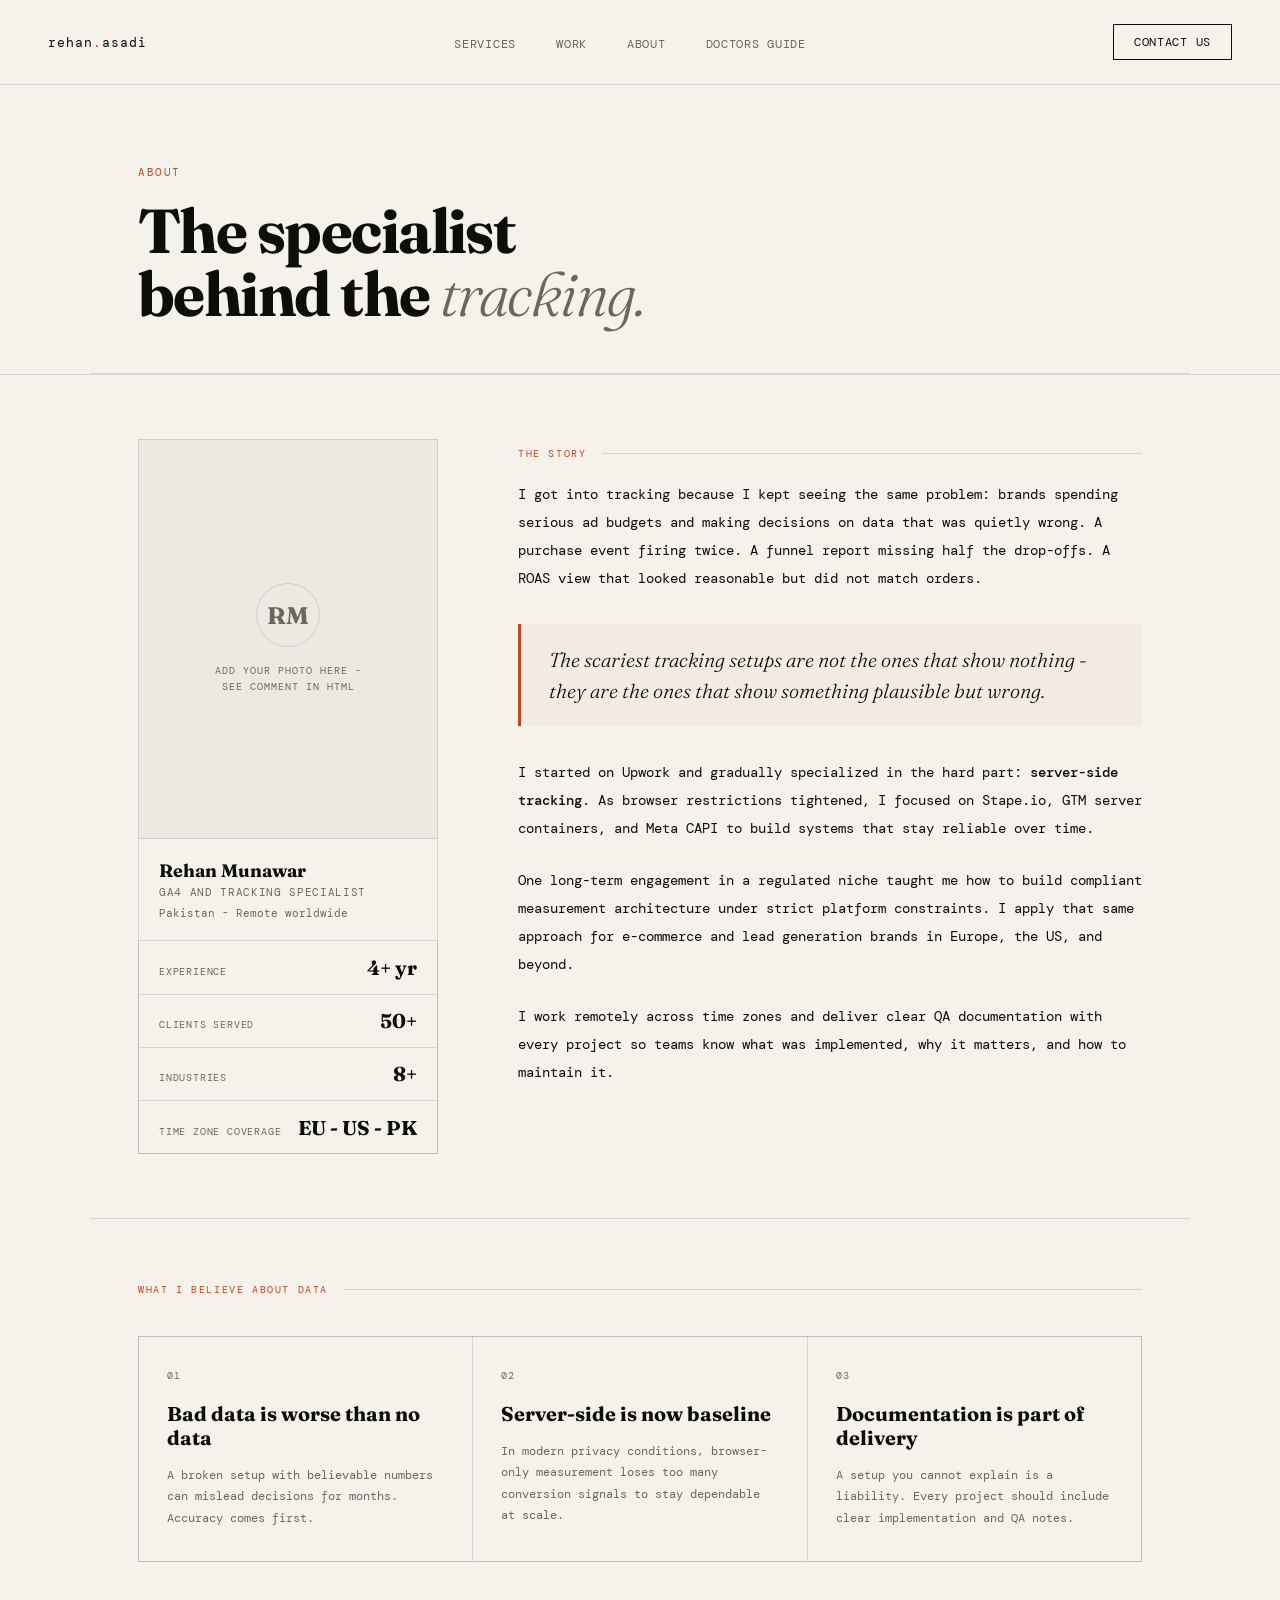
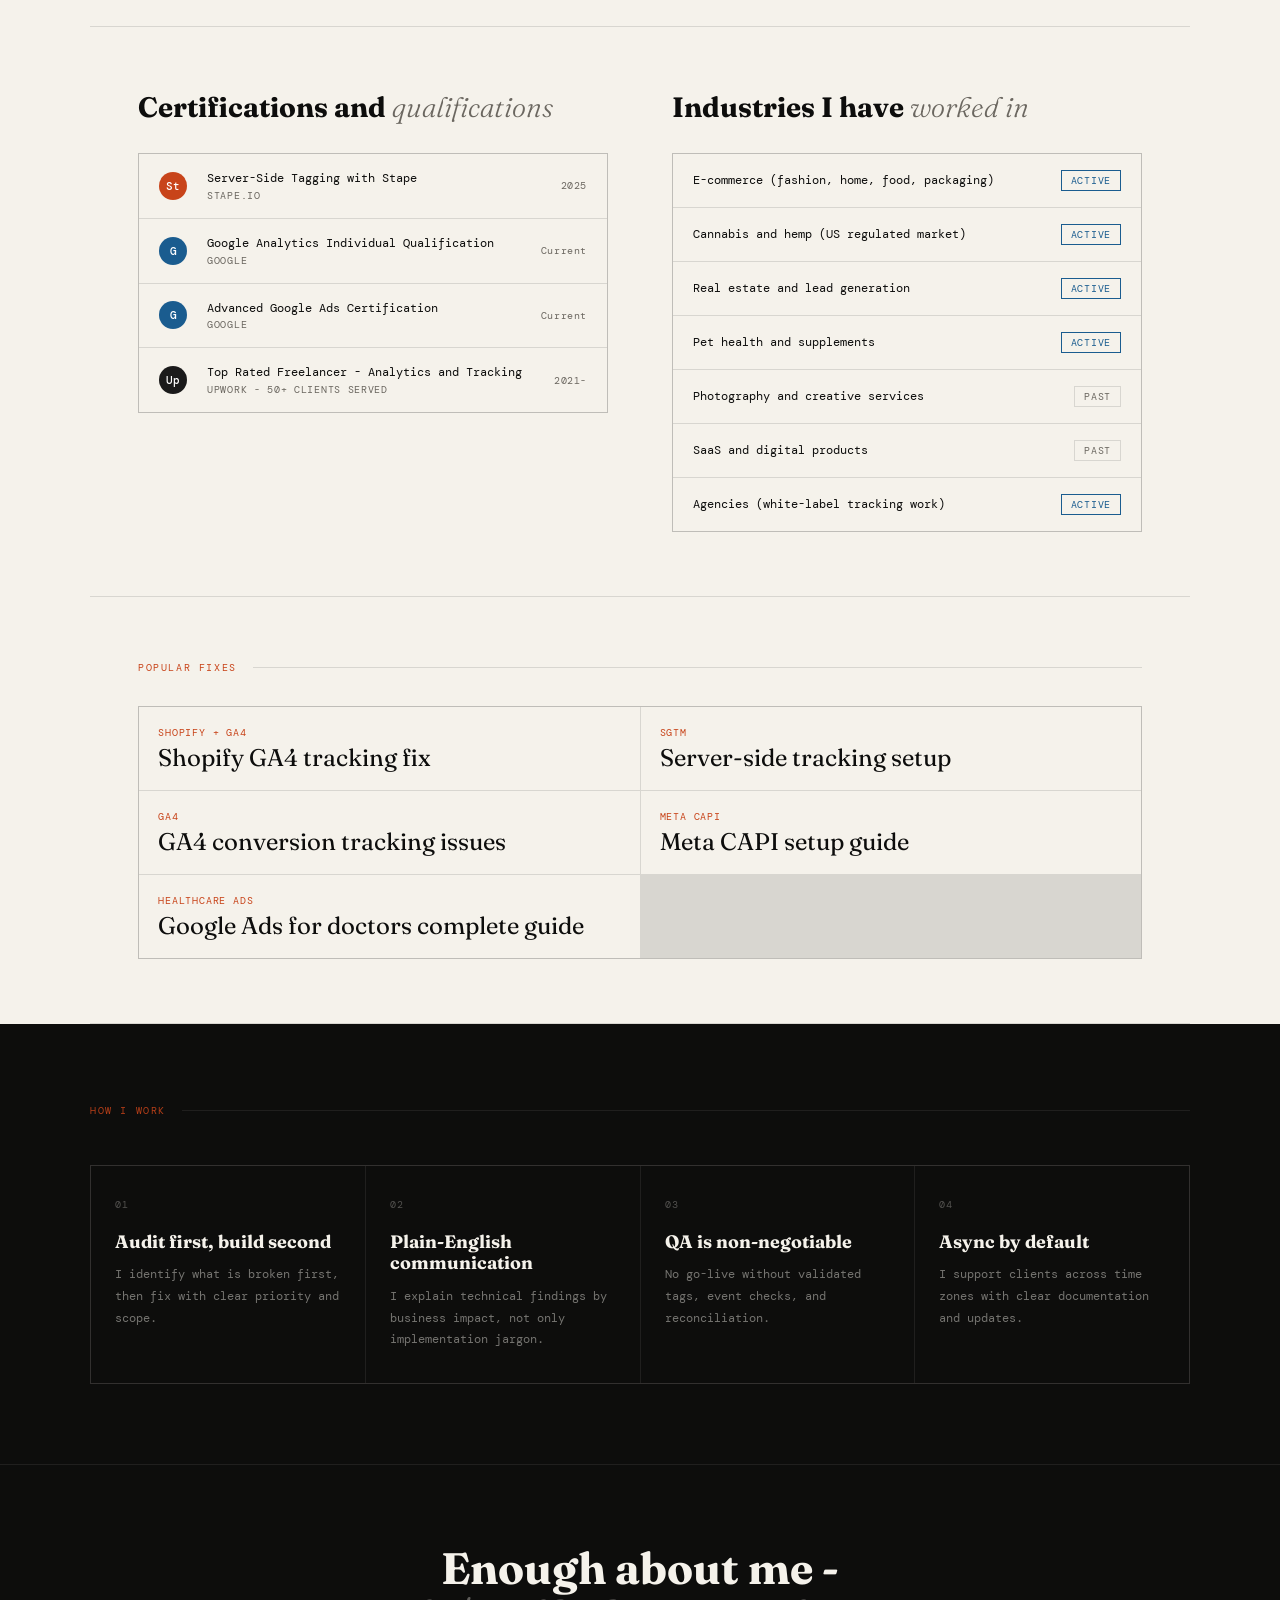
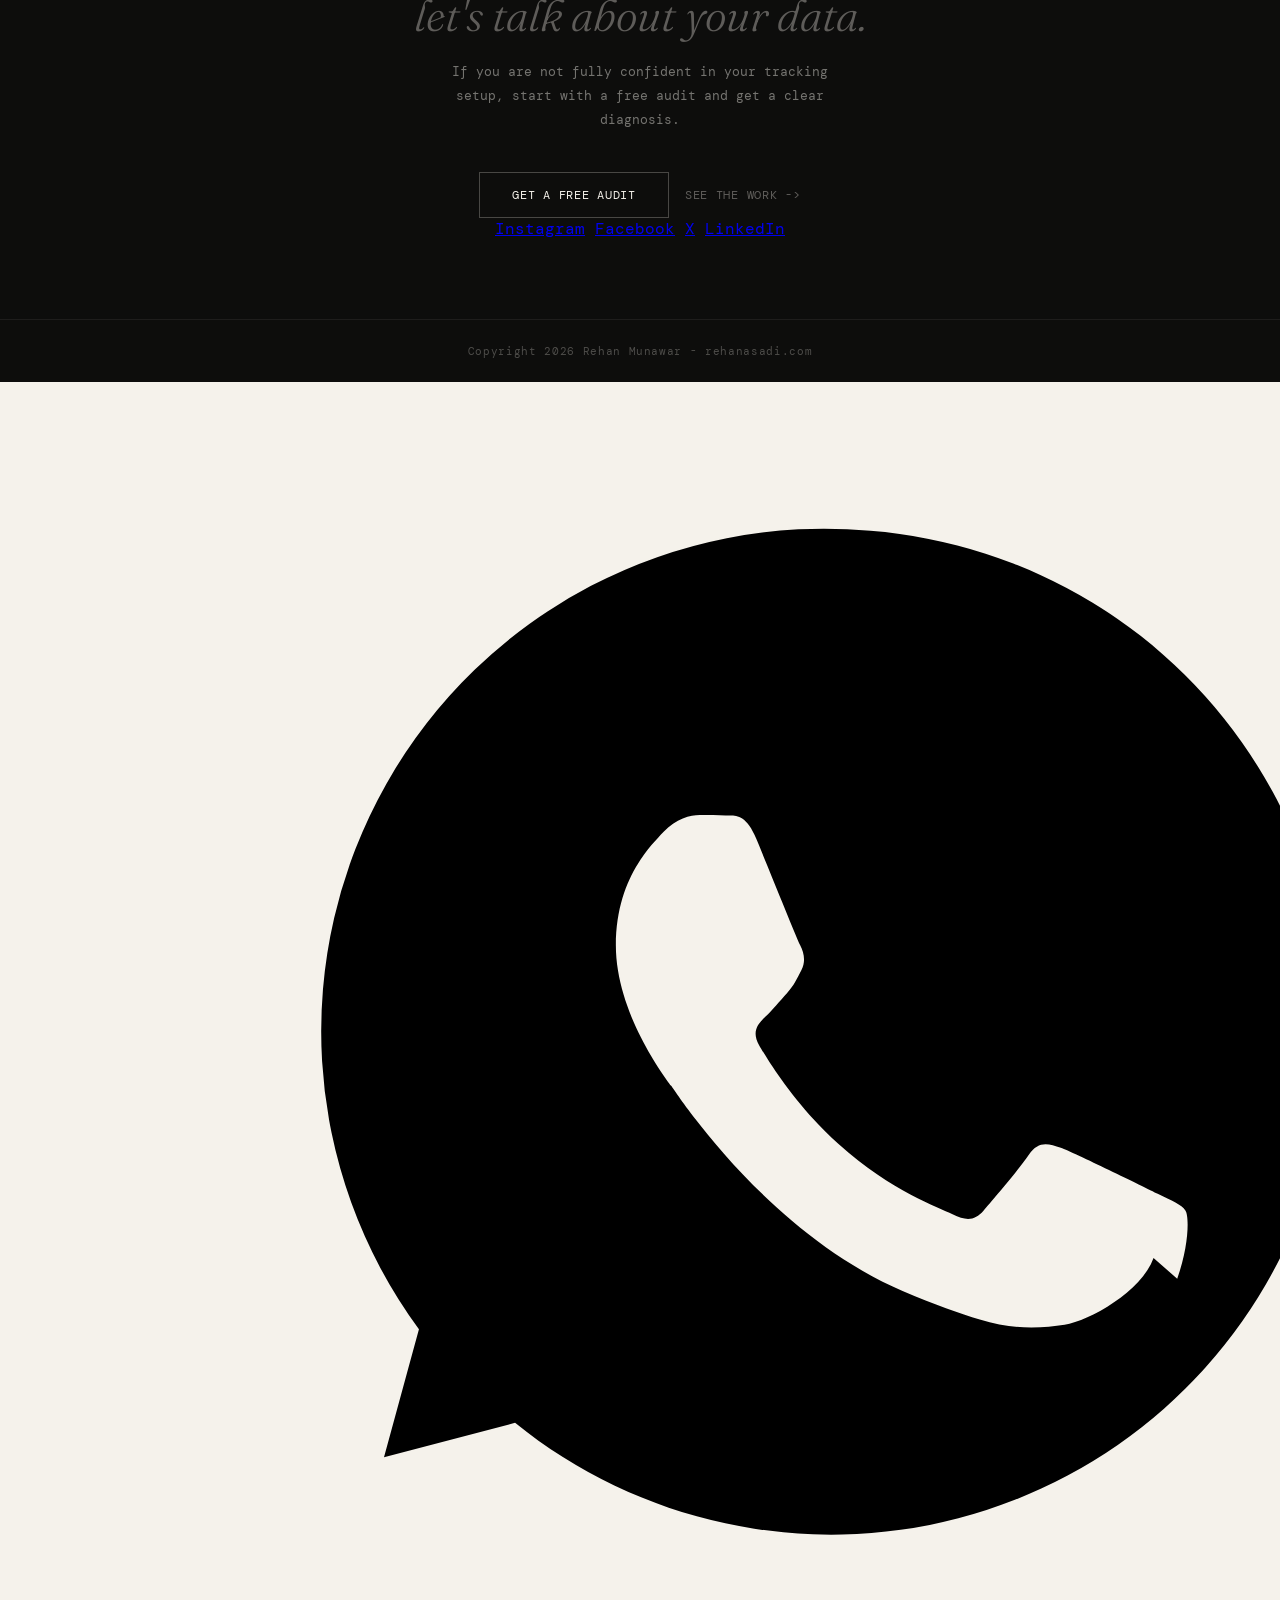
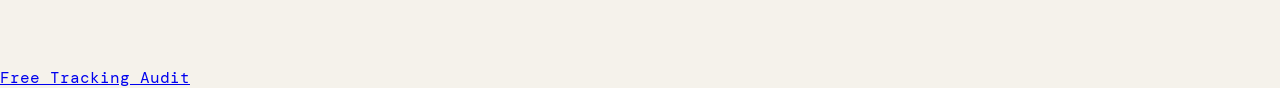
==== about.html @ 0485514f "Add files via upload" ====
<!DOCTYPE html>
<html lang="en">
<head>
  <meta charset="UTF-8" />
  <meta name="viewport" content="width=device-width, initial-scale=1.0" />
  <title>About - Rehan Munawar | GA4 and Server-Side Tracking Specialist</title>
  <meta name="description" content="4+ years fixing broken tracking setups for e-commerce brands across Europe and the US. Here's who I am, what I believe about data, and how I work." />
  <link rel="preconnect" href="https://fonts.googleapis.com" />
  <link rel="preconnect" href="https://fonts.gstatic.com" crossorigin />
  <link href="https://fonts.googleapis.com/css2?family=DM+Mono:ital,wght@0,300;0,400;0,500;1,300&family=Fraunces:ital,opsz,wght@0,9..144,300;0,9..144,700;1,9..144,300&display=swap" rel="stylesheet" />
  <link rel="stylesheet" href="assets/contact-socials.css" />
  <style>
    *, *::before, *::after { margin: 0; padding: 0; box-sizing: border-box; }

    :root {
      --ink: #0d0d0c;
      --paper: #f5f2eb;
      --accent: #c8441a;
      --accent2: #1a5c8f;
      --muted: #6b6760;
      --rule: rgba(13,13,12,0.12);
      --mono: "DM Mono", monospace;
      --serif: "Fraunces", serif;
    }

    html { scroll-behavior: smooth; }

    body {
      background: var(--paper);
      color: var(--ink);
      font-family: var(--mono);
      overflow-x: hidden;
    }

    nav {
      display: flex; align-items: center; justify-content: space-between;
      padding: 1.5rem 3rem;
      border-bottom: 1px solid var(--rule);
      position: sticky; top: 0;
      background: var(--paper); z-index: 100;
    }
    .nav-logo { font-family: var(--mono); font-size: 13px; letter-spacing: 0.08em; color: var(--ink); text-decoration: none; }
    .nav-logo span { color: var(--accent); }
    .nav-links { display: flex; gap: 2.5rem; list-style: none; }
    .nav-links a { font-size: 12px; letter-spacing: 0.06em; color: var(--muted); text-decoration: none; text-transform: uppercase; transition: color 0.15s; }
    .nav-links a:hover, .nav-links a.active { color: var(--ink); }
    .nav-cta { font-size: 12px; letter-spacing: 0.06em; text-transform: uppercase; padding: 9px 20px; border: 1px solid var(--ink); color: var(--ink); text-decoration: none; font-family: var(--mono); transition: background 0.15s, color 0.15s; }
    .nav-cta:hover { background: var(--ink); color: var(--paper); }

    .hero-strip {
      border-bottom: 1px solid var(--rule);
      padding: 5rem 3rem 0;
      max-width: 1100px;
      margin: 0 auto;
    }
    .hero-eyebrow { font-size: 11px; letter-spacing: 0.14em; text-transform: uppercase; color: var(--accent); margin-bottom: 1.25rem; }
    .hero-h1 { font-family: var(--serif); font-size: 62px; font-weight: 700; line-height: 1.02; letter-spacing: -0.025em; max-width: 700px; margin-bottom: 3rem; }
    .hero-h1 em { font-style: italic; font-weight: 300; color: var(--muted); }

    .intro-grid {
      max-width: 1100px;
      margin: 0 auto;
      padding: 4rem 3rem;
      display: grid;
      grid-template-columns: 300px 1fr;
      gap: 5rem;
      align-items: start;
      border-bottom: 1px solid var(--rule);
    }

    .photo-col { display: flex; flex-direction: column; gap: 0; }
    .photo-frame {
      width: 100%;
      aspect-ratio: 3 / 4;
      background: rgba(13,13,12,0.04);
      border: 1px solid var(--rule);
      display: flex;
      flex-direction: column;
      align-items: center;
      justify-content: center;
      gap: 1rem;
      position: relative;
      overflow: hidden;
    }
    .photo-placeholder-icon {
      width: 64px; height: 64px;
      border: 1px solid var(--rule);
      border-radius: 50%;
      display: flex; align-items: center; justify-content: center;
      font-family: var(--serif); font-size: 24px; font-weight: 700; color: var(--muted);
    }
    .photo-placeholder-text { font-size: 10px; letter-spacing: 0.1em; text-transform: uppercase; color: var(--muted); text-align: center; max-width: 160px; line-height: 1.6; }
    .photo-caption {
      padding: 1.25rem;
      border: 1px solid var(--rule);
      border-top: none;
      display: flex; flex-direction: column; gap: 3px;
    }
    .caption-name { font-family: var(--serif); font-size: 18px; font-weight: 700; }
    .caption-role { font-size: 11px; letter-spacing: 0.06em; text-transform: uppercase; color: var(--muted); }
    .caption-loc { font-size: 11px; color: var(--muted); margin-top: 4px; }
    .fact-strip { display: flex; flex-direction: column; gap: 1px; background: var(--rule); border: 1px solid var(--rule); border-top: none; }
    .fact-row { background: var(--paper); padding: 0.85rem 1.25rem; display: flex; justify-content: space-between; align-items: baseline; }
    .fact-label { font-size: 10px; letter-spacing: 0.08em; text-transform: uppercase; color: var(--muted); }
    .fact-val { font-family: var(--serif); font-size: 20px; font-weight: 700; color: var(--ink); }
    .text-col { padding-top: 0.5rem; }
    .section-kicker {
      font-size: 10px; letter-spacing: 0.16em; text-transform: uppercase;
      color: var(--accent); margin-bottom: 1.25rem;
      display: flex; align-items: center; gap: 1rem;
    }
    .section-kicker::after { content: ""; flex: 1; height: 1px; background: var(--rule); }
    .body-graf {
      font-size: 14px;
      line-height: 2;
      color: var(--ink);
      margin-bottom: 1.5rem;
    }
    .body-graf em { font-style: italic; color: var(--muted); }
    .body-graf strong { font-weight: 500; }
    .pull-quote {
      border-left: 3px solid var(--accent);
      padding: 1.25rem 1.75rem;
      margin: 2rem 0;
      background: rgba(200,68,26,0.04);
    }
    .pull-quote p {
      font-family: var(--serif);
      font-size: 20px;
      font-style: italic;
      font-weight: 300;
      line-height: 1.55;
      color: var(--ink);
    }

    .beliefs-section {
      max-width: 1100px;
      margin: 0 auto;
      padding: 4rem 3rem;
      border-bottom: 1px solid var(--rule);
    }
    .beliefs-grid {
      display: grid;
      grid-template-columns: repeat(3, 1fr);
      gap: 1px;
      background: var(--rule);
      border: 1px solid var(--rule);
      margin-top: 2.5rem;
    }
    .belief-card { background: var(--paper); padding: 2rem 1.75rem; }
    .belief-num { font-size: 10px; letter-spacing: 0.1em; color: var(--muted); margin-bottom: 1.25rem; }
    .belief-title { font-family: var(--serif); font-size: 20px; font-weight: 700; line-height: 1.2; margin-bottom: 0.9rem; }
    .belief-body { font-size: 12px; line-height: 1.8; color: var(--muted); }

    .creds-section {
      max-width: 1100px;
      margin: 0 auto;
      padding: 4rem 3rem;
      display: grid;
      grid-template-columns: 1fr 1fr;
      gap: 4rem;
      border-bottom: 1px solid var(--rule);
    }
    .cred-col-title { font-family: var(--serif); font-size: 28px; font-weight: 700; margin-bottom: 1.75rem; line-height: 1.2; }
    .cred-col-title em { font-style: italic; font-weight: 300; color: var(--muted); }
    .cert-list { display: flex; flex-direction: column; gap: 1px; background: var(--rule); border: 1px solid var(--rule); }
    .cert-item { background: var(--paper); padding: 1rem 1.25rem; display: flex; align-items: center; gap: 1.25rem; transition: background 0.12s; }
    .cert-item:hover { background: rgba(13,13,12,0.02); }
    .cert-dot { width: 28px; height: 28px; border-radius: 50%; flex-shrink: 0; display: flex; align-items: center; justify-content: center; font-size: 11px; font-weight: 500; color: #fff; font-family: var(--mono); }
    .cert-text-wrap { flex: 1; }
    .cert-name { font-size: 12px; color: var(--ink); line-height: 1.4; }
    .cert-issuer { font-size: 10px; letter-spacing: 0.07em; text-transform: uppercase; color: var(--muted); margin-top: 2px; }
    .cert-year { font-size: 10px; color: var(--muted); letter-spacing: 0.06em; }
    .industry-list { display: flex; flex-direction: column; gap: 1px; background: var(--rule); border: 1px solid var(--rule); }
    .industry-item { background: var(--paper); padding: 1rem 1.25rem; display: flex; justify-content: space-between; align-items: center; }
    .industry-name { font-size: 12px; color: var(--ink); }
    .industry-tag { font-size: 10px; letter-spacing: 0.07em; text-transform: uppercase; padding: 3px 9px; border: 1px solid var(--rule); color: var(--muted); }
    .industry-tag.active { border-color: var(--accent2); color: var(--accent2); }

    .guide-rack {
      max-width: 1100px;
      margin: 0 auto;
      padding: 4rem 3rem;
      border-bottom: 1px solid var(--rule);
    }
    .guide-rack-grid {
      display: grid;
      grid-template-columns: repeat(2, 1fr);
      gap: 1px;
      background: var(--rule);
      border: 1px solid var(--rule);
      margin-top: 2rem;
    }
    .guide-rack-item {
      background: var(--paper);
      padding: 1.2rem;
      text-decoration: none;
      color: var(--ink);
    }
    .guide-rack-item:hover { background: rgba(13,13,12,0.03); }
    .guide-rack-item small {
      display: block;
      font-size: 10px;
      letter-spacing: 0.08em;
      text-transform: uppercase;
      color: var(--accent);
      margin-bottom: 0.35rem;
    }
    .guide-rack-item span {
      font-family: var(--serif);
      font-size: 24px;
      line-height: 1.08;
    }

    .approach-section {
      background: var(--ink);
      color: var(--paper);
      padding: 5rem 3rem;
    }
    .approach-inner { max-width: 1100px; margin: 0 auto; }
    .approach-label { font-size: 10px; letter-spacing: 0.16em; text-transform: uppercase; color: rgba(200,68,26,0.9); margin-bottom: 3rem; display: flex; align-items: center; gap: 1rem; }
    .approach-label::after { content: ""; flex: 1; height: 1px; background: rgba(245,242,235,0.08); }
    .approach-grid { display: grid; grid-template-columns: repeat(4, 1fr); gap: 1px; background: rgba(245,242,235,0.08); border: 1px solid rgba(245,242,235,0.08); }
    .approach-card { background: var(--ink); padding: 2rem 1.5rem; }
    .approach-card:hover { background: rgba(245,242,235,0.03); }
    .approach-n { font-size: 10px; letter-spacing: 0.1em; color: rgba(245,242,235,0.3); margin-bottom: 1.25rem; }
    .approach-title { font-family: var(--serif); font-size: 18px; font-weight: 700; color: var(--paper); margin-bottom: 0.75rem; line-height: 1.2; }
    .approach-body { font-size: 12px; line-height: 1.8; color: rgba(245,242,235,0.45); }

    .cta-strip {
      background: var(--ink);
      color: var(--paper);
      padding: 5rem 3rem;
      text-align: center;
      border-top: 1px solid rgba(245,242,235,0.08);
    }
    .cta-strip h2 { font-family: var(--serif); font-size: 44px; font-weight: 700; line-height: 1.08; margin-bottom: 1.25rem; }
    .cta-strip h2 em { font-style: italic; font-weight: 300; color: rgba(245,242,235,0.35); }
    .cta-strip p { font-size: 13px; color: rgba(245,242,235,0.45); max-width: 400px; margin: 0 auto 2.5rem; line-height: 1.85; }
    .cta-row { display: flex; gap: 1rem; align-items: center; justify-content: center; }
    .cta-btn { font-family: var(--mono); font-size: 12px; letter-spacing: 0.06em; text-transform: uppercase; padding: 14px 32px; border: 1px solid rgba(245,242,235,0.25); color: var(--paper); text-decoration: none; display: inline-block; transition: background 0.15s, border-color 0.15s; }
    .cta-btn:hover { background: var(--accent); border-color: var(--accent); }
    .cta-ghost { font-family: var(--mono); font-size: 12px; letter-spacing: 0.06em; text-transform: uppercase; color: rgba(245,242,235,0.35); text-decoration: none; }
    .cta-ghost:hover { color: var(--paper); }

    footer { padding: 1.5rem 3rem; display: flex; justify-content: center; align-items: center; background: var(--ink); border-top: 1px solid rgba(245,242,235,0.07); }
    footer p { font-size: 11px; color: rgba(245,242,235,0.28); letter-spacing: 0.06em; text-align: center; }
    .footer-links { display: flex; gap: 1.5rem; }
    .footer-links a { font-size: 11px; color: rgba(245,242,235,0.28); text-decoration: none; letter-spacing: 0.06em; transition: color 0.12s; }
    .footer-links a:hover { color: var(--paper); }

    @media (max-width: 860px) {
      nav { padding: 1.25rem 1.5rem; }
      .nav-links { display: none; }
      .hero-strip { padding: 3rem 1.5rem 0; }
      .hero-h1 { font-size: 38px; }
      .intro-grid { grid-template-columns: 1fr; padding: 3rem 1.5rem; gap: 2.5rem; }
      .photo-col { max-width: 280px; }
      .beliefs-section { padding: 3rem 1.5rem; }
      .beliefs-grid { grid-template-columns: 1fr; }
      .creds-section { grid-template-columns: 1fr; padding: 3rem 1.5rem; gap: 2.5rem; }
      .guide-rack { padding: 3rem 1.5rem; }
      .guide-rack-grid { grid-template-columns: 1fr; }
      .approach-section { padding: 3.5rem 1.5rem; }
      .approach-grid { grid-template-columns: 1fr 1fr; }
      .cta-strip { padding: 3.5rem 1.5rem; }
      .cta-strip h2 { font-size: 30px; }
      .cta-row { flex-direction: column; }
      footer { flex-direction: column; gap: 0.75rem; padding: 1.25rem 1.5rem; }
    }
  </style>
</head>
<body>

<nav>
  <a href="index.html" class="nav-logo">rehan<span>.</span>asadi</a>
  <ul class="nav-links">
    <li><a href="services.html">Services</a></li>
    <li><a href="case-studies.html">Work</a></li>
    <li><a href="about.html">About</a></li>
    <li><a href="google-ads-for-doctors-guide.html">Doctors Guide</a></li>
  </ul>
  <a href="audit.html" class="nav-cta">Contact Us</a>
</nav>

<div style="border-bottom: 1px solid var(--rule);">
  <div class="hero-strip">
    <p class="hero-eyebrow">About</p>
    <h1 class="hero-h1">The specialist<br />behind the <em>tracking.</em></h1>
  </div>
</div>

<div class="intro-grid">
  <div class="photo-col">
    <div class="photo-frame">
      <div class="photo-placeholder-icon">RM</div>
      <p class="photo-placeholder-text">Add your photo here - see comment in HTML</p>
    </div>
    <div class="photo-caption">
      <div class="caption-name">Rehan Munawar</div>
      <div class="caption-role">GA4 and Tracking Specialist</div>
      <div class="caption-loc">Pakistan - Remote worldwide</div>
    </div>
    <div class="fact-strip">
      <div class="fact-row"><span class="fact-label">Experience</span><span class="fact-val">4+ yr</span></div>
      <div class="fact-row"><span class="fact-label">Clients served</span><span class="fact-val">50+</span></div>
      <div class="fact-row"><span class="fact-label">Industries</span><span class="fact-val">8+</span></div>
      <div class="fact-row"><span class="fact-label">Time zone coverage</span><span class="fact-val">EU - US - PK</span></div>
    </div>
  </div>

  <div class="text-col">
    <div class="section-kicker">The story</div>
    <p class="body-graf">I got into tracking because I kept seeing the same problem: brands spending serious ad budgets and making decisions on data that was quietly wrong. A purchase event firing twice. A funnel report missing half the drop-offs. A ROAS view that looked reasonable but did not match orders.</p>
    <div class="pull-quote">
      <p>The scariest tracking setups are not the ones that show nothing - they are the ones that show something plausible but wrong.</p>
    </div>
    <p class="body-graf">I started on Upwork and gradually specialized in the hard part: <strong>server-side tracking</strong>. As browser restrictions tightened, I focused on Stape.io, GTM server containers, and Meta CAPI to build systems that stay reliable over time.</p>
    <p class="body-graf">One long-term engagement in a regulated niche taught me how to build compliant measurement architecture under strict platform constraints. I apply that same approach for e-commerce and lead generation brands in Europe, the US, and beyond.</p>
    <p class="body-graf">I work remotely across time zones and deliver clear QA documentation with every project so teams know what was implemented, why it matters, and how to maintain it.</p>
  </div>
</div>

<section class="beliefs-section">
  <div class="section-kicker">What I believe about data</div>
  <div class="beliefs-grid">
    <div class="belief-card">
      <div class="belief-num">01</div>
      <div class="belief-title">Bad data is worse than no data</div>
      <p class="belief-body">A broken setup with believable numbers can mislead decisions for months. Accuracy comes first.</p>
    </div>
    <div class="belief-card">
      <div class="belief-num">02</div>
      <div class="belief-title">Server-side is now baseline</div>
      <p class="belief-body">In modern privacy conditions, browser-only measurement loses too many conversion signals to stay dependable at scale.</p>
    </div>
    <div class="belief-card">
      <div class="belief-num">03</div>
      <div class="belief-title">Documentation is part of delivery</div>
      <p class="belief-body">A setup you cannot explain is a liability. Every project should include clear implementation and QA notes.</p>
    </div>
  </div>
</section>

<section class="creds-section">
  <div>
    <h2 class="cred-col-title">Certifications and <em>qualifications</em></h2>
    <div class="cert-list">
      <div class="cert-item"><div class="cert-dot" style="background: #c8441a;">St</div><div class="cert-text-wrap"><div class="cert-name">Server-Side Tagging with Stape</div><div class="cert-issuer">Stape.io</div></div><div class="cert-year">2025</div></div>
      <div class="cert-item"><div class="cert-dot" style="background: #1a5c8f;">G</div><div class="cert-text-wrap"><div class="cert-name">Google Analytics Individual Qualification</div><div class="cert-issuer">Google</div></div><div class="cert-year">Current</div></div>
      <div class="cert-item"><div class="cert-dot" style="background: #1a5c8f;">G</div><div class="cert-text-wrap"><div class="cert-name">Advanced Google Ads Certification</div><div class="cert-issuer">Google</div></div><div class="cert-year">Current</div></div>
      <div class="cert-item"><div class="cert-dot" style="background: #1a1a1a;">Up</div><div class="cert-text-wrap"><div class="cert-name">Top Rated Freelancer - Analytics and Tracking</div><div class="cert-issuer">Upwork - 50+ clients served</div></div><div class="cert-year">2021-</div></div>
    </div>
  </div>
  <div>
    <h2 class="cred-col-title">Industries I have <em>worked in</em></h2>
    <div class="industry-list">
      <div class="industry-item"><span class="industry-name">E-commerce (fashion, home, food, packaging)</span><span class="industry-tag active">Active</span></div>
      <div class="industry-item"><span class="industry-name">Cannabis and hemp (US regulated market)</span><span class="industry-tag active">Active</span></div>
      <div class="industry-item"><span class="industry-name">Real estate and lead generation</span><span class="industry-tag active">Active</span></div>
      <div class="industry-item"><span class="industry-name">Pet health and supplements</span><span class="industry-tag active">Active</span></div>
      <div class="industry-item"><span class="industry-name">Photography and creative services</span><span class="industry-tag">Past</span></div>
      <div class="industry-item"><span class="industry-name">SaaS and digital products</span><span class="industry-tag">Past</span></div>
      <div class="industry-item"><span class="industry-name">Agencies (white-label tracking work)</span><span class="industry-tag active">Active</span></div>
    </div>
  </div>
</section>

<section class="guide-rack">
  <div class="section-kicker">Popular fixes</div>
  <div class="guide-rack-grid">
    <a class="guide-rack-item" href="shopify-ga4-tracking.html"><small>Shopify + GA4</small><span>Shopify GA4 tracking fix</span></a>
    <a class="guide-rack-item" href="server-side-tracking-setup.html"><small>sGTM</small><span>Server-side tracking setup</span></a>
    <a class="guide-rack-item" href="ga4-not-tracking-conversions.html"><small>GA4</small><span>GA4 conversion tracking issues</span></a>
    <a class="guide-rack-item" href="meta-capi-setup.html"><small>Meta CAPI</small><span>Meta CAPI setup guide</span></a>
    <a class="guide-rack-item" href="google-ads-for-doctors-guide.html"><small>Healthcare Ads</small><span>Google Ads for doctors complete guide</span></a>
  </div>
</section>

<section class="approach-section">
  <div class="approach-inner">
    <div class="approach-label">How I work</div>
    <div class="approach-grid">
      <div class="approach-card"><div class="approach-n">01</div><div class="approach-title">Audit first, build second</div><p class="approach-body">I identify what is broken first, then fix with clear priority and scope.</p></div>
      <div class="approach-card"><div class="approach-n">02</div><div class="approach-title">Plain-English communication</div><p class="approach-body">I explain technical findings by business impact, not only implementation jargon.</p></div>
      <div class="approach-card"><div class="approach-n">03</div><div class="approach-title">QA is non-negotiable</div><p class="approach-body">No go-live without validated tags, event checks, and reconciliation.</p></div>
      <div class="approach-card"><div class="approach-n">04</div><div class="approach-title">Async by default</div><p class="approach-body">I support clients across time zones with clear documentation and updates.</p></div>
    </div>
  </div>
</section>

<div class="cta-strip">
  <h2>Enough about me -<br /><em>let's talk about your data.</em></h2>
  <p>If you are not fully confident in your tracking setup, start with a free audit and get a clear diagnosis.</p>
  <div class="cta-row">
    <a href="audit.html" class="cta-btn">Get a free audit</a>
    <a href="case-studies.html" class="cta-ghost">See the work -&gt;</a>
  </div>
  <div class="contact-socials center dark">
    <a class="contact-social-link" href="https://www.instagram.com/measurewithrehan" target="_blank" rel="noopener">Instagram</a>
    <a class="contact-social-link" href="https://www.facebook.com/share/173K18iNuX/" target="_blank" rel="noopener">Facebook</a>
    <a class="contact-social-link" href="https://x.com/Iamrehan__" target="_blank" rel="noopener">X</a>
    <a class="contact-social-link" href="https://linkedin.com/in/rehanasadi" target="_blank" rel="noopener">LinkedIn</a>
  </div>
</div>

<footer>
  <p>Copyright 2026 Rehan Munawar - rehanasadi.com</p>
</footer>

<a class="whatsapp-float-cta" href="https://wa.me/13025603106?text=Hi%20Rehan%2C%20I%20want%20a%20free%20tracking%20audit." target="_blank" rel="noopener" aria-label="Chat on WhatsApp for a free tracking audit" title="Free Tracking Audit">
  <span class="wa-icon" aria-hidden="true"><svg viewBox="0 0 20 20"><path d="M13.601 2.326A7.854 7.854 0 0 0 6.546 14.8L6 16.8l2.048-.537a7.854 7.854 0 1 0 5.553-13.937zm4.423 11.36c-.186.523-.996.978-1.39 1.043-.36.058-.821.082-1.325-.08-.306-.099-.699-.229-1.206-.447-2.123-.918-3.509-3.061-3.616-3.205-.106-.143-.864-1.15-.864-2.194 0-1.044.548-1.558.743-1.77.194-.212.424-.266.566-.266.142 0 .283.001.407.007.131.006.306-.05.478.363.186.449.63 1.551.686 1.664.056.114.093.247.018.39-.074.143-.111.231-.222.354-.112.123-.236.274-.337.368-.112.111-.228.231-.099.453.13.223.576.949 1.235 1.537.848.757 1.563.991 1.785 1.102.223.111.353.093.484-.056.13-.149.557-.649.706-.871.149-.223.298-.186.502-.112.205.075 1.299.612 1.522.723.223.112.372.168.427.261.056.093.056.539-.13 1.062z"></path></svg></span>
  <span>Free Tracking Audit</span>
</a>
<script src="assets/whatsapp-float.js"></script>

</body>
</html>
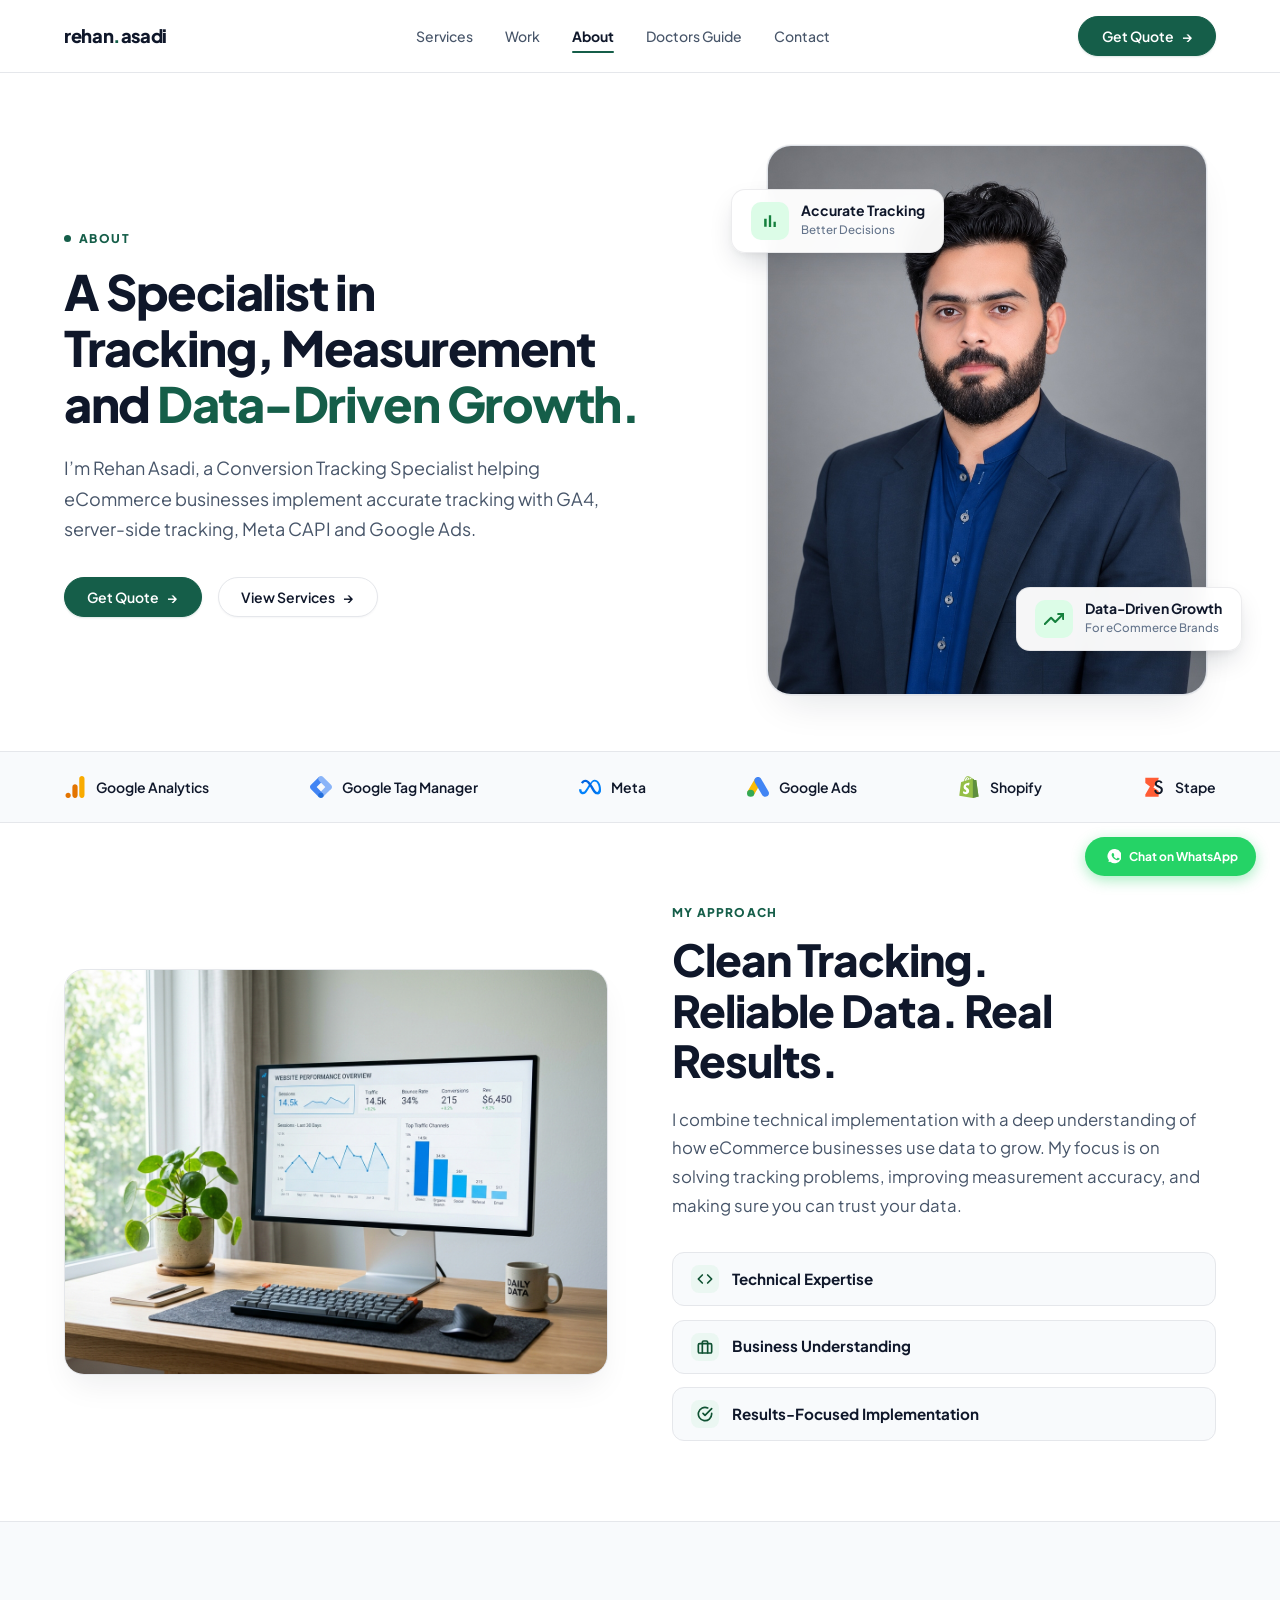
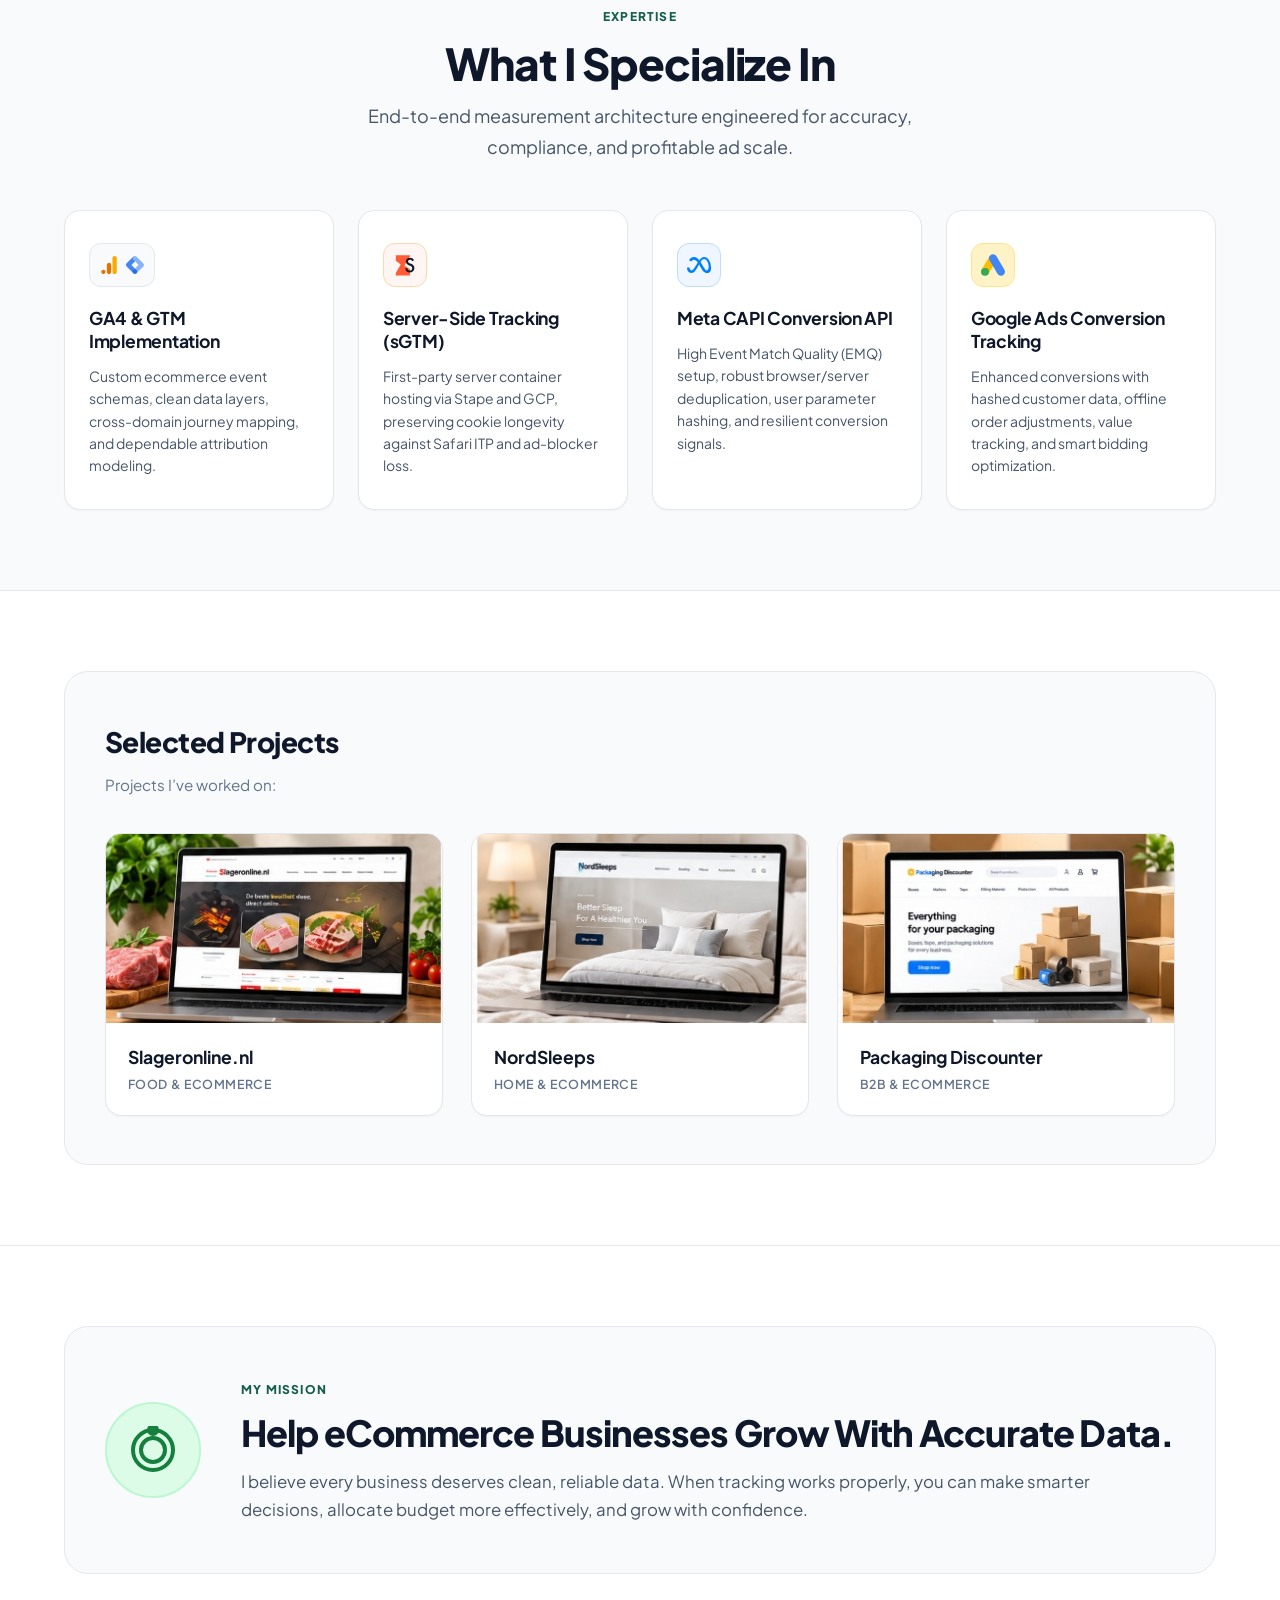
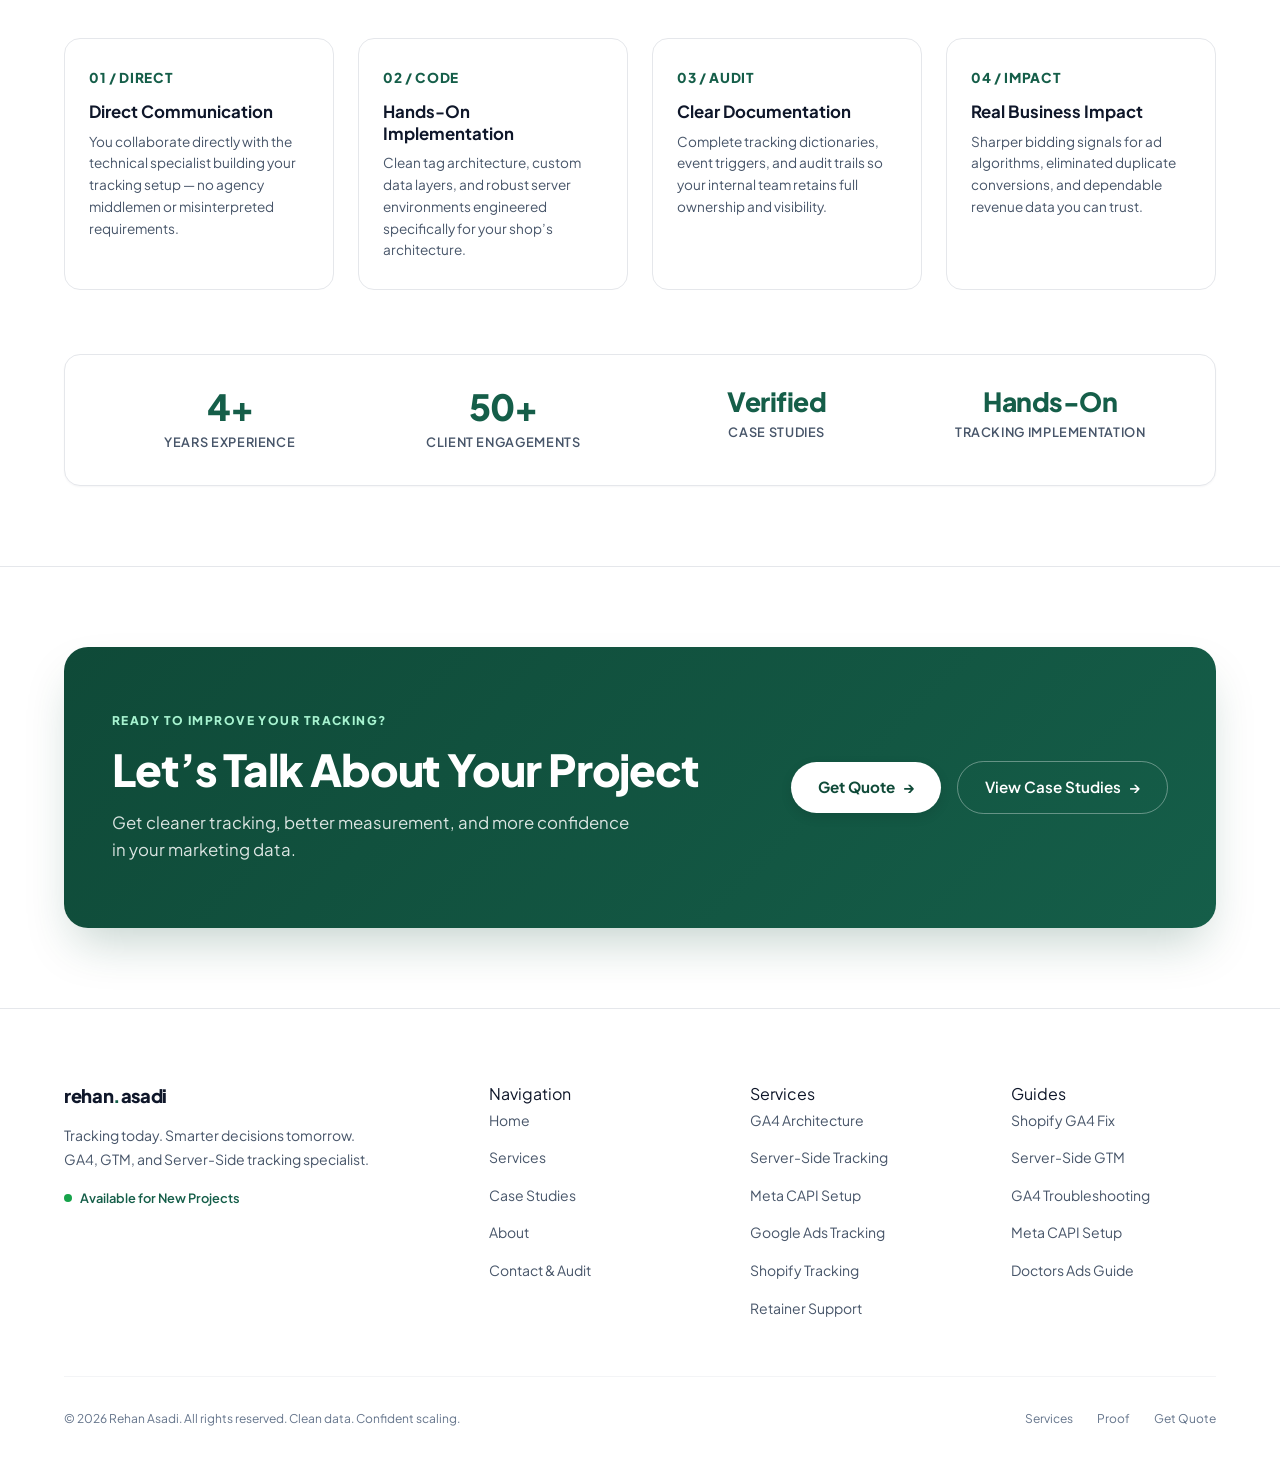
==== commit 8e882481: "Redesign About page based on Option B with real portrait and verified proof" ====
--- a/about.html
+++ b/about.html
@@ -1,418 +1,700 @@
-<!DOCTYPE html>
-<html lang="en">
-<head>
-  <meta charset="UTF-8" />
-  <meta name="viewport" content="width=device-width, initial-scale=1.0" />
-  <title>About - Rehan Munawar | GA4 and Server-Side Tracking Specialist</title>
-  <meta name="description" content="4+ years fixing broken tracking setups for e-commerce brands across Europe and the US. Here's who I am, what I believe about data, and how I work." />
-  <link rel="preconnect" href="https://fonts.googleapis.com" />
-  <link rel="preconnect" href="https://fonts.gstatic.com" crossorigin />
-  <link href="https://fonts.googleapis.com/css2?family=DM+Mono:ital,wght@0,300;0,400;0,500;1,300&family=Fraunces:ital,opsz,wght@0,9..144,300;0,9..144,700;1,9..144,300&display=swap" rel="stylesheet" />
-  <link rel="stylesheet" href="assets/contact-socials.css" />
-  <style>
-    *, *::before, *::after { margin: 0; padding: 0; box-sizing: border-box; }
-
-    :root {
-      --ink: #0d0d0c;
-      --paper: #f5f2eb;
-      --accent: #c8441a;
-      --accent2: #1a5c8f;
-      --muted: #6b6760;
-      --rule: rgba(13,13,12,0.12);
-      --mono: "DM Mono", monospace;
-      --serif: "Fraunces", serif;
-    }
-
-    html { scroll-behavior: smooth; }
-
-    body {
-      background: var(--paper);
-      color: var(--ink);
-      font-family: var(--mono);
-      overflow-x: hidden;
-    }
-
-    nav {
-      display: flex; align-items: center; justify-content: space-between;
-      padding: 1.5rem 3rem;
-      border-bottom: 1px solid var(--rule);
-      position: sticky; top: 0;
-      background: var(--paper); z-index: 100;
-    }
-    .nav-logo { font-family: var(--mono); font-size: 13px; letter-spacing: 0.08em; color: var(--ink); text-decoration: none; }
-    .nav-logo span { color: var(--accent); }
-    .nav-links { display: flex; gap: 2.5rem; list-style: none; }
-    .nav-links a { font-size: 12px; letter-spacing: 0.06em; color: var(--muted); text-decoration: none; text-transform: uppercase; transition: color 0.15s; }
-    .nav-links a:hover, .nav-links a.active { color: var(--ink); }
-    .nav-cta { font-size: 12px; letter-spacing: 0.06em; text-transform: uppercase; padding: 9px 20px; border: 1px solid var(--ink); color: var(--ink); text-decoration: none; font-family: var(--mono); transition: background 0.15s, color 0.15s; }
-    .nav-cta:hover { background: var(--ink); color: var(--paper); }
-
-    .hero-strip {
-      border-bottom: 1px solid var(--rule);
-      padding: 5rem 3rem 0;
-      max-width: 1100px;
-      margin: 0 auto;
-    }
-    .hero-eyebrow { font-size: 11px; letter-spacing: 0.14em; text-transform: uppercase; color: var(--accent); margin-bottom: 1.25rem; }
-    .hero-h1 { font-family: var(--serif); font-size: 62px; font-weight: 700; line-height: 1.02; letter-spacing: -0.025em; max-width: 700px; margin-bottom: 3rem; }
-    .hero-h1 em { font-style: italic; font-weight: 300; color: var(--muted); }
-
-    .intro-grid {
-      max-width: 1100px;
-      margin: 0 auto;
-      padding: 4rem 3rem;
-      display: grid;
-      grid-template-columns: 300px 1fr;
-      gap: 5rem;
-      align-items: start;
-      border-bottom: 1px solid var(--rule);
-    }
-
-    .photo-col { display: flex; flex-direction: column; gap: 0; }
-    .photo-frame {
-      width: 100%;
-      aspect-ratio: 3 / 4;
-      background: rgba(13,13,12,0.04);
-      border: 1px solid var(--rule);
-      display: flex;
-      flex-direction: column;
-      align-items: center;
-      justify-content: center;
-      gap: 1rem;
-      position: relative;
-      overflow: hidden;
-    }
-    .photo-placeholder-icon {
-      width: 64px; height: 64px;
-      border: 1px solid var(--rule);
-      border-radius: 50%;
-      display: flex; align-items: center; justify-content: center;
-      font-family: var(--serif); font-size: 24px; font-weight: 700; color: var(--muted);
-    }
-    .photo-placeholder-text { font-size: 10px; letter-spacing: 0.1em; text-transform: uppercase; color: var(--muted); text-align: center; max-width: 160px; line-height: 1.6; }
-    .photo-caption {
-      padding: 1.25rem;
-      border: 1px solid var(--rule);
-      border-top: none;
-      display: flex; flex-direction: column; gap: 3px;
-    }
-    .caption-name { font-family: var(--serif); font-size: 18px; font-weight: 700; }
-    .caption-role { font-size: 11px; letter-spacing: 0.06em; text-transform: uppercase; color: var(--muted); }
-    .caption-loc { font-size: 11px; color: var(--muted); margin-top: 4px; }
-    .fact-strip { display: flex; flex-direction: column; gap: 1px; background: var(--rule); border: 1px solid var(--rule); border-top: none; }
-    .fact-row { background: var(--paper); padding: 0.85rem 1.25rem; display: flex; justify-content: space-between; align-items: baseline; }
-    .fact-label { font-size: 10px; letter-spacing: 0.08em; text-transform: uppercase; color: var(--muted); }
-    .fact-val { font-family: var(--serif); font-size: 20px; font-weight: 700; color: var(--ink); }
-    .text-col { padding-top: 0.5rem; }
-    .section-kicker {
-      font-size: 10px; letter-spacing: 0.16em; text-transform: uppercase;
-      color: var(--accent); margin-bottom: 1.25rem;
-      display: flex; align-items: center; gap: 1rem;
-    }
-    .section-kicker::after { content: ""; flex: 1; height: 1px; background: var(--rule); }
-    .body-graf {
-      font-size: 14px;
-      line-height: 2;
-      color: var(--ink);
-      margin-bottom: 1.5rem;
-    }
-    .body-graf em { font-style: italic; color: var(--muted); }
-    .body-graf strong { font-weight: 500; }
-    .pull-quote {
-      border-left: 3px solid var(--accent);
-      padding: 1.25rem 1.75rem;
-      margin: 2rem 0;
-      background: rgba(200,68,26,0.04);
-    }
-    .pull-quote p {
-      font-family: var(--serif);
-      font-size: 20px;
-      font-style: italic;
-      font-weight: 300;
-      line-height: 1.55;
-      color: var(--ink);
-    }
-
-    .beliefs-section {
-      max-width: 1100px;
-      margin: 0 auto;
-      padding: 4rem 3rem;
-      border-bottom: 1px solid var(--rule);
-    }
-    .beliefs-grid {
-      display: grid;
-      grid-template-columns: repeat(3, 1fr);
-      gap: 1px;
-      background: var(--rule);
-      border: 1px solid var(--rule);
-      margin-top: 2.5rem;
-    }
-    .belief-card { background: var(--paper); padding: 2rem 1.75rem; }
-    .belief-num { font-size: 10px; letter-spacing: 0.1em; color: var(--muted); margin-bottom: 1.25rem; }
-    .belief-title { font-family: var(--serif); font-size: 20px; font-weight: 700; line-height: 1.2; margin-bottom: 0.9rem; }
-    .belief-body { font-size: 12px; line-height: 1.8; color: var(--muted); }
-
-    .creds-section {
-      max-width: 1100px;
-      margin: 0 auto;
-      padding: 4rem 3rem;
-      display: grid;
-      grid-template-columns: 1fr 1fr;
-      gap: 4rem;
-      border-bottom: 1px solid var(--rule);
-    }
-    .cred-col-title { font-family: var(--serif); font-size: 28px; font-weight: 700; margin-bottom: 1.75rem; line-height: 1.2; }
-    .cred-col-title em { font-style: italic; font-weight: 300; color: var(--muted); }
-    .cert-list { display: flex; flex-direction: column; gap: 1px; background: var(--rule); border: 1px solid var(--rule); }
-    .cert-item { background: var(--paper); padding: 1rem 1.25rem; display: flex; align-items: center; gap: 1.25rem; transition: background 0.12s; }
-    .cert-item:hover { background: rgba(13,13,12,0.02); }
-    .cert-dot { width: 28px; height: 28px; border-radius: 50%; flex-shrink: 0; display: flex; align-items: center; justify-content: center; font-size: 11px; font-weight: 500; color: #fff; font-family: var(--mono); }
-    .cert-text-wrap { flex: 1; }
-    .cert-name { font-size: 12px; color: var(--ink); line-height: 1.4; }
-    .cert-issuer { font-size: 10px; letter-spacing: 0.07em; text-transform: uppercase; color: var(--muted); margin-top: 2px; }
-    .cert-year { font-size: 10px; color: var(--muted); letter-spacing: 0.06em; }
-    .industry-list { display: flex; flex-direction: column; gap: 1px; background: var(--rule); border: 1px solid var(--rule); }
-    .industry-item { background: var(--paper); padding: 1rem 1.25rem; display: flex; justify-content: space-between; align-items: center; }
-    .industry-name { font-size: 12px; color: var(--ink); }
-    .industry-tag { font-size: 10px; letter-spacing: 0.07em; text-transform: uppercase; padding: 3px 9px; border: 1px solid var(--rule); color: var(--muted); }
-    .industry-tag.active { border-color: var(--accent2); color: var(--accent2); }
-
-    .guide-rack {
-      max-width: 1100px;
-      margin: 0 auto;
-      padding: 4rem 3rem;
-      border-bottom: 1px solid var(--rule);
-    }
-    .guide-rack-grid {
-      display: grid;
-      grid-template-columns: repeat(2, 1fr);
-      gap: 1px;
-      background: var(--rule);
-      border: 1px solid var(--rule);
-      margin-top: 2rem;
-    }
-    .guide-rack-item {
-      background: var(--paper);
-      padding: 1.2rem;
-      text-decoration: none;
-      color: var(--ink);
-    }
-    .guide-rack-item:hover { background: rgba(13,13,12,0.03); }
-    .guide-rack-item small {
-      display: block;
-      font-size: 10px;
-      letter-spacing: 0.08em;
-      text-transform: uppercase;
-      color: var(--accent);
-      margin-bottom: 0.35rem;
-    }
-    .guide-rack-item span {
-      font-family: var(--serif);
-      font-size: 24px;
-      line-height: 1.08;
-    }
-
-    .approach-section {
-      background: var(--ink);
-      color: var(--paper);
-      padding: 5rem 3rem;
-    }
-    .approach-inner { max-width: 1100px; margin: 0 auto; }
-    .approach-label { font-size: 10px; letter-spacing: 0.16em; text-transform: uppercase; color: rgba(200,68,26,0.9); margin-bottom: 3rem; display: flex; align-items: center; gap: 1rem; }
-    .approach-label::after { content: ""; flex: 1; height: 1px; background: rgba(245,242,235,0.08); }
-    .approach-grid { display: grid; grid-template-columns: repeat(4, 1fr); gap: 1px; background: rgba(245,242,235,0.08); border: 1px solid rgba(245,242,235,0.08); }
-    .approach-card { background: var(--ink); padding: 2rem 1.5rem; }
-    .approach-card:hover { background: rgba(245,242,235,0.03); }
-    .approach-n { font-size: 10px; letter-spacing: 0.1em; color: rgba(245,242,235,0.3); margin-bottom: 1.25rem; }
-    .approach-title { font-family: var(--serif); font-size: 18px; font-weight: 700; color: var(--paper); margin-bottom: 0.75rem; line-height: 1.2; }
-    .approach-body { font-size: 12px; line-height: 1.8; color: rgba(245,242,235,0.45); }
-
-    .cta-strip {
-      background: var(--ink);
-      color: var(--paper);
-      padding: 5rem 3rem;
-      text-align: center;
-      border-top: 1px solid rgba(245,242,235,0.08);
-    }
-    .cta-strip h2 { font-family: var(--serif); font-size: 44px; font-weight: 700; line-height: 1.08; margin-bottom: 1.25rem; }
-    .cta-strip h2 em { font-style: italic; font-weight: 300; color: rgba(245,242,235,0.35); }
-    .cta-strip p { font-size: 13px; color: rgba(245,242,235,0.45); max-width: 400px; margin: 0 auto 2.5rem; line-height: 1.85; }
-    .cta-row { display: flex; gap: 1rem; align-items: center; justify-content: center; }
-    .cta-btn { font-family: var(--mono); font-size: 12px; letter-spacing: 0.06em; text-transform: uppercase; padding: 14px 32px; border: 1px solid rgba(245,242,235,0.25); color: var(--paper); text-decoration: none; display: inline-block; transition: background 0.15s, border-color 0.15s; }
-    .cta-btn:hover { background: var(--accent); border-color: var(--accent); }
-    .cta-ghost { font-family: var(--mono); font-size: 12px; letter-spacing: 0.06em; text-transform: uppercase; color: rgba(245,242,235,0.35); text-decoration: none; }
-    .cta-ghost:hover { color: var(--paper); }
-
-    footer { padding: 1.5rem 3rem; display: flex; justify-content: center; align-items: center; background: var(--ink); border-top: 1px solid rgba(245,242,235,0.07); }
-    footer p { font-size: 11px; color: rgba(245,242,235,0.28); letter-spacing: 0.06em; text-align: center; }
-    .footer-links { display: flex; gap: 1.5rem; }
-    .footer-links a { font-size: 11px; color: rgba(245,242,235,0.28); text-decoration: none; letter-spacing: 0.06em; transition: color 0.12s; }
-    .footer-links a:hover { color: var(--paper); }
-
-    @media (max-width: 860px) {
-      nav { padding: 1.25rem 1.5rem; }
-      .nav-links { display: none; }
-      .hero-strip { padding: 3rem 1.5rem 0; }
-      .hero-h1 { font-size: 38px; }
-      .intro-grid { grid-template-columns: 1fr; padding: 3rem 1.5rem; gap: 2.5rem; }
-      .photo-col { max-width: 280px; }
-      .beliefs-section { padding: 3rem 1.5rem; }
-      .beliefs-grid { grid-template-columns: 1fr; }
-      .creds-section { grid-template-columns: 1fr; padding: 3rem 1.5rem; gap: 2.5rem; }
-      .guide-rack { padding: 3rem 1.5rem; }
-      .guide-rack-grid { grid-template-columns: 1fr; }
-      .approach-section { padding: 3.5rem 1.5rem; }
-      .approach-grid { grid-template-columns: 1fr 1fr; }
-      .cta-strip { padding: 3.5rem 1.5rem; }
-      .cta-strip h2 { font-size: 30px; }
-      .cta-row { flex-direction: column; }
-      footer { flex-direction: column; gap: 0.75rem; padding: 1.25rem 1.5rem; }
-    }
-  </style>
-</head>
-<body>
-
-<nav>
-  <a href="index.html" class="nav-logo">rehan<span>.</span>asadi</a>
-  <ul class="nav-links">
-    <li><a href="services.html">Services</a></li>
-    <li><a href="case-studies.html">Work</a></li>
-    <li><a href="about.html">About</a></li>
-    <li><a href="google-ads-for-doctors-guide.html">Doctors Guide</a></li>
-  </ul>
-  <a href="audit.html" class="nav-cta">Contact Us</a>
-</nav>
-
-<div style="border-bottom: 1px solid var(--rule);">
-  <div class="hero-strip">
-    <p class="hero-eyebrow">About</p>
-    <h1 class="hero-h1">The specialist<br />behind the <em>tracking.</em></h1>
-  </div>
-</div>
-
-<div class="intro-grid">
-  <div class="photo-col">
-    <div class="photo-frame">
-      <div class="photo-placeholder-icon">RM</div>
-      <p class="photo-placeholder-text">Add your photo here - see comment in HTML</p>
-    </div>
-    <div class="photo-caption">
-      <div class="caption-name">Rehan Munawar</div>
-      <div class="caption-role">GA4 and Tracking Specialist</div>
-      <div class="caption-loc">Pakistan - Remote worldwide</div>
-    </div>
-    <div class="fact-strip">
-      <div class="fact-row"><span class="fact-label">Experience</span><span class="fact-val">4+ yr</span></div>
-      <div class="fact-row"><span class="fact-label">Clients served</span><span class="fact-val">50+</span></div>
-      <div class="fact-row"><span class="fact-label">Industries</span><span class="fact-val">8+</span></div>
-      <div class="fact-row"><span class="fact-label">Time zone coverage</span><span class="fact-val">EU - US - PK</span></div>
-    </div>
-  </div>
-
-  <div class="text-col">
-    <div class="section-kicker">The story</div>
-    <p class="body-graf">I got into tracking because I kept seeing the same problem: brands spending serious ad budgets and making decisions on data that was quietly wrong. A purchase event firing twice. A funnel report missing half the drop-offs. A ROAS view that looked reasonable but did not match orders.</p>
-    <div class="pull-quote">
-      <p>The scariest tracking setups are not the ones that show nothing - they are the ones that show something plausible but wrong.</p>
-    </div>
-    <p class="body-graf">I started on Upwork and gradually specialized in the hard part: <strong>server-side tracking</strong>. As browser restrictions tightened, I focused on Stape.io, GTM server containers, and Meta CAPI to build systems that stay reliable over time.</p>
-    <p class="body-graf">One long-term engagement in a regulated niche taught me how to build compliant measurement architecture under strict platform constraints. I apply that same approach for e-commerce and lead generation brands in Europe, the US, and beyond.</p>
-    <p class="body-graf">I work remotely across time zones and deliver clear QA documentation with every project so teams know what was implemented, why it matters, and how to maintain it.</p>
-  </div>
-</div>
-
-<section class="beliefs-section">
-  <div class="section-kicker">What I believe about data</div>
-  <div class="beliefs-grid">
-    <div class="belief-card">
-      <div class="belief-num">01</div>
-      <div class="belief-title">Bad data is worse than no data</div>
-      <p class="belief-body">A broken setup with believable numbers can mislead decisions for months. Accuracy comes first.</p>
-    </div>
-    <div class="belief-card">
-      <div class="belief-num">02</div>
-      <div class="belief-title">Server-side is now baseline</div>
-      <p class="belief-body">In modern privacy conditions, browser-only measurement loses too many conversion signals to stay dependable at scale.</p>
-    </div>
-    <div class="belief-card">
-      <div class="belief-num">03</div>
-      <div class="belief-title">Documentation is part of delivery</div>
-      <p class="belief-body">A setup you cannot explain is a liability. Every project should include clear implementation and QA notes.</p>
-    </div>
-  </div>
-</section>
-
-<section class="creds-section">
-  <div>
-    <h2 class="cred-col-title">Certifications and <em>qualifications</em></h2>
-    <div class="cert-list">
-      <div class="cert-item"><div class="cert-dot" style="background: #c8441a;">St</div><div class="cert-text-wrap"><div class="cert-name">Server-Side Tagging with Stape</div><div class="cert-issuer">Stape.io</div></div><div class="cert-year">2025</div></div>
-      <div class="cert-item"><div class="cert-dot" style="background: #1a5c8f;">G</div><div class="cert-text-wrap"><div class="cert-name">Google Analytics Individual Qualification</div><div class="cert-issuer">Google</div></div><div class="cert-year">Current</div></div>
-      <div class="cert-item"><div class="cert-dot" style="background: #1a5c8f;">G</div><div class="cert-text-wrap"><div class="cert-name">Advanced Google Ads Certification</div><div class="cert-issuer">Google</div></div><div class="cert-year">Current</div></div>
-      <div class="cert-item"><div class="cert-dot" style="background: #1a1a1a;">Up</div><div class="cert-text-wrap"><div class="cert-name">Top Rated Freelancer - Analytics and Tracking</div><div class="cert-issuer">Upwork - 50+ clients served</div></div><div class="cert-year">2021-</div></div>
-    </div>
-  </div>
-  <div>
-    <h2 class="cred-col-title">Industries I have <em>worked in</em></h2>
-    <div class="industry-list">
-      <div class="industry-item"><span class="industry-name">E-commerce (fashion, home, food, packaging)</span><span class="industry-tag active">Active</span></div>
-      <div class="industry-item"><span class="industry-name">Cannabis and hemp (US regulated market)</span><span class="industry-tag active">Active</span></div>
-      <div class="industry-item"><span class="industry-name">Real estate and lead generation</span><span class="industry-tag active">Active</span></div>
-      <div class="industry-item"><span class="industry-name">Pet health and supplements</span><span class="industry-tag active">Active</span></div>
-      <div class="industry-item"><span class="industry-name">Photography and creative services</span><span class="industry-tag">Past</span></div>
-      <div class="industry-item"><span class="industry-name">SaaS and digital products</span><span class="industry-tag">Past</span></div>
-      <div class="industry-item"><span class="industry-name">Agencies (white-label tracking work)</span><span class="industry-tag active">Active</span></div>
-    </div>
-  </div>
-</section>
-
-<section class="guide-rack">
-  <div class="section-kicker">Popular fixes</div>
-  <div class="guide-rack-grid">
-    <a class="guide-rack-item" href="shopify-ga4-tracking.html"><small>Shopify + GA4</small><span>Shopify GA4 tracking fix</span></a>
-    <a class="guide-rack-item" href="server-side-tracking-setup.html"><small>sGTM</small><span>Server-side tracking setup</span></a>
-    <a class="guide-rack-item" href="ga4-not-tracking-conversions.html"><small>GA4</small><span>GA4 conversion tracking issues</span></a>
-    <a class="guide-rack-item" href="meta-capi-setup.html"><small>Meta CAPI</small><span>Meta CAPI setup guide</span></a>
-    <a class="guide-rack-item" href="google-ads-for-doctors-guide.html"><small>Healthcare Ads</small><span>Google Ads for doctors complete guide</span></a>
-  </div>
-</section>
-
-<section class="approach-section">
-  <div class="approach-inner">
-    <div class="approach-label">How I work</div>
-    <div class="approach-grid">
-      <div class="approach-card"><div class="approach-n">01</div><div class="approach-title">Audit first, build second</div><p class="approach-body">I identify what is broken first, then fix with clear priority and scope.</p></div>
-      <div class="approach-card"><div class="approach-n">02</div><div class="approach-title">Plain-English communication</div><p class="approach-body">I explain technical findings by business impact, not only implementation jargon.</p></div>
-      <div class="approach-card"><div class="approach-n">03</div><div class="approach-title">QA is non-negotiable</div><p class="approach-body">No go-live without validated tags, event checks, and reconciliation.</p></div>
-      <div class="approach-card"><div class="approach-n">04</div><div class="approach-title">Async by default</div><p class="approach-body">I support clients across time zones with clear documentation and updates.</p></div>
-    </div>
-  </div>
-</section>
-
-<div class="cta-strip">
-  <h2>Enough about me -<br /><em>let's talk about your data.</em></h2>
-  <p>If you are not fully confident in your tracking setup, start with a free audit and get a clear diagnosis.</p>
-  <div class="cta-row">
-    <a href="audit.html" class="cta-btn">Get a free audit</a>
-    <a href="case-studies.html" class="cta-ghost">See the work -&gt;</a>
-  </div>
-  <div class="contact-socials center dark">
-    <a class="contact-social-link" href="https://www.instagram.com/measurewithrehan" target="_blank" rel="noopener">Instagram</a>
-    <a class="contact-social-link" href="https://www.facebook.com/share/173K18iNuX/" target="_blank" rel="noopener">Facebook</a>
-    <a class="contact-social-link" href="https://x.com/Iamrehan__" target="_blank" rel="noopener">X</a>
-    <a class="contact-social-link" href="https://linkedin.com/in/rehanasadi" target="_blank" rel="noopener">LinkedIn</a>
-  </div>
-</div>
-
-<footer>
-  <p>Copyright 2026 Rehan Munawar - rehanasadi.com</p>
-</footer>
-
-<a class="whatsapp-float-cta" href="https://wa.me/13025603106?text=Hi%20Rehan%2C%20I%20want%20a%20free%20tracking%20audit." target="_blank" rel="noopener" aria-label="Chat on WhatsApp for a free tracking audit" title="Free Tracking Audit">
-  <span class="wa-icon" aria-hidden="true"><svg viewBox="0 0 20 20"><path d="M13.601 2.326A7.854 7.854 0 0 0 6.546 14.8L6 16.8l2.048-.537a7.854 7.854 0 1 0 5.553-13.937zm4.423 11.36c-.186.523-.996.978-1.39 1.043-.36.058-.821.082-1.325-.08-.306-.099-.699-.229-1.206-.447-2.123-.918-3.509-3.061-3.616-3.205-.106-.143-.864-1.15-.864-2.194 0-1.044.548-1.558.743-1.77.194-.212.424-.266.566-.266.142 0 .283.001.407.007.131.006.306-.05.478.363.186.449.63 1.551.686 1.664.056.114.093.247.018.39-.074.143-.111.231-.222.354-.112.123-.236.274-.337.368-.112.111-.228.231-.099.453.13.223.576.949 1.235 1.537.848.757 1.563.991 1.785 1.102.223.111.353.093.484-.056.13-.149.557-.649.706-.871.149-.223.298-.186.502-.112.205.075 1.299.612 1.522.723.223.112.372.168.427.261.056.093.056.539-.13 1.062z"></path></svg></span>
-  <span>Free Tracking Audit</span>
-</a>
-<script src="assets/whatsapp-float.js"></script>
-
-</body>
-</html>
+<!DOCTYPE html>
+<html lang="en">
+<head>
+  <meta charset="UTF-8" />
+  <meta name="viewport" content="width=device-width, initial-scale=1.0" />
+  <title>About - Rehan Asadi | GA4, Server-Side Tracking &amp; Measurement Specialist</title>
+  <meta name="description" content="I’m Rehan Asadi, a conversion tracking and measurement specialist helping eCommerce businesses implement accurate tracking across GA4, GTM, server-side tracking, Meta CAPI, and Google Ads." />
+  <meta name="author" content="Rehan Munawar" />
+  <link rel="canonical" href="https://rehanasadi.com/about" />
+
+  <!-- Open Graph / Meta -->
+  <meta property="og:type" content="profile" />
+  <meta property="og:url" content="https://rehanasadi.com/about" />
+  <meta property="og:title" content="About - Rehan Asadi | Tracking &amp; Measurement Specialist" />
+  <meta property="og:description" content="Helping eCommerce businesses implement accurate tracking with GA4, server-side tracking, Meta CAPI, and Google Ads." />
+  <meta property="og:image" content="https://rehanasadi.com/assets/images/rehan-asadi-portrait.jpg" />
+
+  <!-- Fonts & Stylesheets -->
+  <link rel="preconnect" href="https://fonts.googleapis.com" />
+  <link rel="preconnect" href="https://fonts.gstatic.com" crossorigin />
+  <link rel="stylesheet" href="assets/design-system.css" />
+  <link rel="stylesheet" href="assets/inner-pages.css" />
+  <link rel="stylesheet" href="assets/contact-socials.css" />
+
+  <!-- JSON-LD Structured Data -->
+  <script type="application/ld+json">
+  {
+    "@context": "https://schema.org",
+    "@graph": [
+      {
+        "@type": "BreadcrumbList",
+        "itemListElement": [
+          {
+            "@type": "ListItem",
+            "position": 1,
+            "name": "Home",
+            "item": "https://rehanasadi.com/"
+          },
+          {
+            "@type": "ListItem",
+            "position": 2,
+            "name": "About",
+            "item": "https://rehanasadi.com/about"
+          }
+        ]
+      },
+      {
+        "@type": "AboutPage",
+        "@id": "https://rehanasadi.com/about",
+        "url": "https://rehanasadi.com/about",
+        "name": "About Rehan Asadi - Conversion Tracking & Measurement Specialist",
+        "description": "Helping eCommerce businesses implement accurate tracking with GA4, server-side tracking, Meta CAPI, and Google Ads.",
+        "mainEntity": {
+          "@type": "Person",
+          "name": "Rehan Munawar",
+          "alternateName": "Rehan Asadi",
+          "jobTitle": "Conversion Tracking & Measurement Specialist",
+          "image": "https://rehanasadi.com/assets/images/rehan-asadi-portrait.jpg",
+          "knowsAbout": [
+            "Google Analytics 4",
+            "Google Tag Manager",
+            "Server-Side Tracking",
+            "Meta Conversions API",
+            "Google Ads Conversion Tracking",
+            "Ecommerce Data Layers"
+          ]
+        }
+      }
+    ]
+  }
+  </script>
+</head>
+<body>
+
+  <!-- =========================================================================
+       1. SHARED SITE HEADER
+       ========================================================================= -->
+  <header class="site-header">
+    <div class="ds-container">
+      <div class="site-header-inner">
+        <a href="/" class="site-logo" aria-label="Rehan Asadi Home">
+          rehan<span>.</span>asadi
+        </a>
+
+        <nav class="site-nav" aria-label="Main Navigation">
+          <a href="services.html">Services</a>
+          <a href="case-studies.html">Work</a>
+          <a href="about.html" class="active">About</a>
+          <a href="google-ads-for-doctors-guide.html">Doctors Guide</a>
+          <a href="audit.html">Contact</a>
+        </nav>
+
+        <div class="nav-actions">
+          <a href="https://wa.me/13025603106?text=Hi%20Rehan%2C%20I%20would%20like%20to%20get%20a%20quote%20for%20tracking%20services." class="btn btn-primary" target="_blank" rel="noopener">
+            Get Quote <span class="btn-icon-arrow" aria-hidden="true">→</span>
+          </a>
+          <button class="mobile-nav-toggle" id="mobile-toggle" aria-label="Toggle navigation menu" aria-expanded="false">
+            <svg width="24" height="24" viewBox="0 0 24 24" fill="none" stroke="currentColor" stroke-width="2" stroke-linecap="round" stroke-linejoin="round">
+              <line x1="3" y1="12" x2="21" y2="12"></line>
+              <line x1="3" y1="6" x2="21" y2="6"></line>
+              <line x1="3" y1="18" x2="21" y2="18"></line>
+            </svg>
+          </button>
+        </div>
+      </div>
+    </div>
+
+    <!-- Mobile Drawer -->
+    <div class="mobile-nav-drawer" id="mobile-drawer" hidden>
+      <ul class="mobile-nav-list">
+        <li><a href="services.html">Services</a></li>
+        <li><a href="case-studies.html">Work / Case Studies</a></li>
+        <li><a href="about.html" style="font-weight: 700; color: var(--ds-accent);">About</a></li>
+        <li><a href="google-ads-for-doctors-guide.html">Doctors Guide</a></li>
+        <li><a href="audit.html">Contact</a></li>
+      </ul>
+      <a href="https://wa.me/13025603106?text=Hi%20Rehan%2C%20I%20would%20like%20to%20get%20a%20quote%20for%20tracking%20services." class="btn btn-primary" target="_blank" rel="noopener" style="width: 100%; text-align: center;">
+        Get Quote →
+      </a>
+    </div>
+  </header>
+
+  <main id="main-content">
+    <!-- =========================================================================
+         2. HERO SECTION (55/45 SPLIT WITH REAL PORTRAIT & FLOATING BADGES)
+         ========================================================================= -->
+    <section class="about-hero-section">
+      <div class="ds-container">
+        <div class="about-hero-grid">
+          <!-- Left Column: Copy & Actions -->
+          <div class="about-hero-content">
+            <div class="about-eyebrow">
+              <span class="about-eyebrow-dot" aria-hidden="true"></span>
+              ABOUT
+            </div>
+            <h1 class="about-hero-h1">
+              A Specialist in<br>
+              Tracking, Measurement<br>
+              <span class="hero-h1-line3">and <span class="about-hero-accent">Data-Driven Growth.</span></span>
+            </h1>
+            <p class="about-hero-lead">
+              I’m Rehan Asadi, a Conversion Tracking Specialist helping eCommerce businesses implement accurate tracking with GA4, server-side tracking, Meta CAPI and Google Ads.
+            </p>
+            <div class="about-hero-actions">
+              <a href="https://wa.me/13025603106?text=Hi%20Rehan%2C%20I%20want%20to%20discuss%20a%20tracking%20project." class="btn btn-primary" target="_blank" rel="noopener">
+                Get Quote <span class="btn-icon-arrow" aria-hidden="true">→</span>
+              </a>
+              <a href="services.html" class="btn btn-secondary">
+                View Services <span class="btn-icon-arrow" aria-hidden="true">→</span>
+              </a>
+            </div>
+          </div>
+
+          <!-- Right Column: Real Portrait & Verified Floating Badges -->
+          <div class="about-hero-portrait-wrap">
+            <!-- Floating Badge Top Left: Accurate Tracking -->
+            <div class="about-floating-badge about-badge-top">
+              <div class="about-badge-icon" aria-hidden="true">
+                <svg viewBox="0 0 24 24" fill="currentColor">
+                  <path d="M5 9.2h3V19H5zM10.6 5h2.8v14.2h-2.8zM16.2 13h2.8v6.2h-2.8z"/>
+                </svg>
+              </div>
+              <div>
+                <div class="about-badge-title">Accurate Tracking</div>
+                <div class="about-badge-sub">Better Decisions</div>
+              </div>
+            </div>
+
+            <!-- Portrait Photo Frame -->
+            <div class="about-portrait-card">
+              <img
+                src="assets/images/rehan-asadi-portrait.jpg"
+                alt="Rehan Asadi - Conversion Tracking &amp; Measurement Specialist"
+                class="about-portrait-img"
+                width="819"
+                height="1024"
+                loading="eager"
+              />
+            </div>
+
+            <!-- Floating Badge Bottom Right: Data-Driven Growth -->
+            <div class="about-floating-badge about-badge-bottom">
+              <div class="about-badge-icon" aria-hidden="true">
+                <svg viewBox="0 0 24 24" fill="none" stroke="currentColor" stroke-width="2.5" stroke-linecap="round" stroke-linejoin="round">
+                  <polyline points="23 6 13.5 15.5 8.5 10.5 1 18"></polyline>
+                  <polyline points="17 6 23 6 23 12"></polyline>
+                </svg>
+              </div>
+              <div>
+                <div class="about-badge-title">Data-Driven Growth</div>
+                <div class="about-badge-sub">For eCommerce Brands</div>
+              </div>
+            </div>
+          </div>
+        </div>
+      </div>
+    </section>
+
+    <!-- =========================================================================
+         3. TOOLS & PLATFORMS STRIP (OFFICIAL BRAND LOGOS)
+         ========================================================================= -->
+    <section class="about-platform-section">
+      <div class="ds-container">
+        <div class="about-platform-bar" aria-label="Tools and Platforms I Work With">
+          <!-- 1. Google Analytics -->
+          <a href="services.html#ga4" class="about-platform-item">
+            <div class="about-platform-icon">
+              <svg viewBox="0 0 512 512" fill="none" xmlns="http://www.w3.org/2000/svg">
+                <g transform="translate(-174.95 -339.18)scale(3.54856)">
+                  <path d="M149.3 112.8V221c0 12.1 8.4 18.9 17.2 18.9 8.2 0 17.2-5.7 17.2-18.9V113.6c0-11.1-8.2-18-17.2-18s-17.2 7.6-17.2 17.2" fill="#F9AB00"/>
+                  <path d="M104.2 167.7V221c0 12.1 8.4 18.9 17.2 18.9 8.2 0 17.2-5.7 17.2-18.9v-52.5c0-11.1-8.2-18-17.2-18s-17.2 7.7-17.2 17.2" fill="#E37400"/>
+                  <path d="M93.6 222.7c0 9.5-7.7 17.2-17.2 17.2s-17.2-7.7-17.2-17.2 7.7-17.2 17.2-17.2 17.2 7.6 17.2 17.2" fill="#E37400"/>
+                </g>
+              </svg>
+            </div>
+            <span>Google Analytics</span>
+          </a>
+
+          <!-- 2. Google Tag Manager -->
+          <a href="services.html#gtm" class="about-platform-item">
+            <div class="about-platform-icon">
+              <svg viewBox="0 0 512 512" fill="none" xmlns="http://www.w3.org/2000/svg">
+                <path d="m300.5 491-88.8-86.6 190.8-194.9 92 90.1z" fill="#8AB4F8"/>
+                <path d="m300.9 107.9-88.6-90.4L18.7 209.3c-25 25-25 65.4 0 90.4l190.7 192 90.2-84.4-145.3-152.8z" fill="#4285F4"/>
+                <path d="m493.3 210.7-192-192c-25-25-65.5-25-90.5 0s-25 65.5 0 90.5l192 192c25 25 65.5 25 90.5 0 24.9-24.9 24.9-65.5 0-90.5" fill="#8AB4F8"/>
+                <circle cx="254.5" cy="449.5" r="62.5" fill="#246FDB"/>
+              </svg>
+            </div>
+            <span>Google Tag Manager</span>
+          </a>
+
+          <!-- 3. Meta CAPI -->
+          <a href="services.html#capi" class="about-platform-item">
+            <div class="about-platform-icon">
+              <svg viewBox="0 0 1567 1041" fill="none" xmlns="http://www.w3.org/2000/svg">
+                <defs>
+                  <linearGradient id="metaGradAbout" x1="332.6" x2="1411" y1="637.7" y2="692.2" gradientUnits="userSpaceOnUse">
+                    <stop offset="0" stop-color="#0064e1"/>
+                    <stop offset=".4" stop-color="#0064e1"/>
+                    <stop offset=".8" stop-color="#0073ee"/>
+                    <stop offset="1" stop-color="#0082fb"/>
+                  </linearGradient>
+                </defs>
+                <path d="M169.5 686.5c0 59.9 13.1 105.8 30.3 133.6 22.5 36.4 56 51.8 90.2 51.8 44.2 0 84.5-10.9 162.3-118.6C514.6 667.1 588 546 637.4 470l83.7-128.6c58.1-89.3 125.3-188.6 202.5-255.9C986.5 30.5 1054.5 0 1122.8 0c114.8 0 224.1 66.5 307.7 191.4 91.6 136.7 136 308.8 136 486.5 0 105.6-20.8 183.2-56.2 244.6-34.2 59.3-100.8 118.5-213 118.5V871.9c96 0 120-88.3 120-189.3 0-144-33.6-303.8-107.5-418-52.4-81-120.4-130.5-195.2-130.5-80.8 0-145.9 61.1-219.1 169.9-38.9 57.8-78.8 128.3-123.6 207.8l-49.4 87.5c-99.1 175.9-124.2 216-173.8 282.1C461.9 997.1 387.7 1041 290 1041c-115.8 0-189.1-50.2-234.4-125.8C18.5 853.5.3 772.6.3 680.5z" fill="#0081FB"/>
+                <path d="M133.7 203.3C211.3 83.7 323.2 0 451.6 0 525.9 0 599.8 22 677 85.1c84.4 68.9 174.4 182.5 286.7 369.6l40.2 67.1c97.2 162 152.5 245.3 184.8 284.6 41.6 50.5 70.8 65.5 108.6 65.5 96 0 120-88.3 120-189.3l149.2-4.7c0 105.6-20.8 183.2-56.2 244.6-34.2 59.3-100.8 118.5-213 118.5-69.7 0-131.5-15.2-199.8-79.6C1045 911.9 983.6 824 936.4 744.9L796 510.1c-70.5-117.8-135.2-205.6-172.6-245.4-40.2-42.8-92-94.5-174.5-94.5-66.9 0-123.6 46.9-171.1 118.7z" fill="url(#metaGradAbout)"/>
+              </svg>
+            </div>
+            <span>Meta</span>
+          </a>
+
+          <!-- 4. Google Ads -->
+          <a href="services.html#gads" class="about-platform-item">
+            <div class="about-platform-icon">
+              <svg viewBox="0 0 256 230" fill="none" xmlns="http://www.w3.org/2000/svg">
+                <path d="M5.888 166.405L90.88 20.9C101.676 27.256 156.116 57.384 164.908 63.114L79.916 208.627C70.62 220.907-5.888 185.04 5.888 166.396v.009Z" fill="#FBBC04"/>
+                <path d="M250.084 166.402L165.092 20.906C153.21 1.132 127.619-6.054 106.6 5.625c-21.018 11.679-27.418 36.837-15.536 57.494l84.992 145.514c11.882 19.765 37.473 26.95 58.492 15.272 20.1-11.679 27.418-37.73 15.536-57.503Z" fill="#4285F4"/>
+                <ellipse cx="42.664" cy="187.924" rx="42.664" ry="41.604" fill="#34A853"/>
+              </svg>
+            </div>
+            <span>Google Ads</span>
+          </a>
+
+          <!-- 5. Shopify -->
+          <a href="services.html#shopify" class="about-platform-item">
+            <div class="about-platform-icon">
+              <svg viewBox="0 0 512 512" fill="none" xmlns="http://www.w3.org/2000/svg">
+                <path d="M425.9 98.7c-.3-2.7-2.7-3.9-4.5-4.2s-38.1-.6-38.1-.6-30.6-29.7-33.6-32.7-8.8-2.1-11.2-1.5c0 0-5.8 1.8-15.4 4.8-1.5-5.1-3.9-11.5-7.3-17.9-10.9-20.9-26.6-31.8-46-31.8-1.2 0-2.7 0-3.9.3-.6-.6-1.2-1.2-1.8-2.1-8.7-9-19.3-13.3-32-13-24.8.6-49.4 18.5-69.6 50.6-14.2 22.4-24.8 50.6-27.9 72.4-28.5 8.8-48.4 14.8-48.7 15.1-14.2 4.5-14.8 4.8-16.7 18.5-1.5 10-39.1 301-39.1 301L345.3 512l136.5-33.9c.1 0-55.6-377-55.9-379.4M307.2 69.3c-7.3 2.1-15.4 4.8-24.5 7.6-.3-12.4-1.8-30-7.6-45.1 19 3.6 28.1 24.8 32.1 37.5m-40.9 12.8c-16.7 5.1-34.5 10.6-52.7 16.3 5.1-19.4 14.8-38.8 26.6-51.5 4.5-4.8 10.6-10 17.9-13 7 14.3 8.2 34.5 8.2 48.2m-33.9-65.4c5.8 0 10.6 1.2 14.8 3.9-6.7 3.3-13.3 8.5-19.4 15.1-15.7 17-27.9 43-32.7 68.4-15.1 4.5-29.7 9.1-43.3 13.3 9.1-39.9 42.4-99.5 80.6-100.7" fill="#95BF47"/>
+                <path d="M421.3 94.5c-1.8-.3-38.1-.6-38.1-.6s-30.6-29.7-33.6-32.7c-1.2-1.2-2.7-1.8-4.2-1.8V512l136.5-33.9s-55.7-376.6-56-379.4c-.7-2.7-2.8-3.9-4.6-4.2" fill="#5E8E3E"/>
+                <path d="M269.6 164.7 253.9 224s-17.6-8.2-38.8-6.7c-30.9 1.8-31.2 21.2-30.9 26.3 1.8 26.6 71.5 32.4 75.4 94.5 3 49-26 82.4-67.8 85.1-50.3 3-77.8-26.3-77.8-26.3l10.6-45.1s27.9 20.9 50 19.7c14.5-.9 19.7-12.7 19.1-21.2-2.1-34.5-59-32.7-62.7-89.3-3-47.8 28.5-96.3 97.8-100.8 27.2-2.4 40.8 4.5 40.8 4.5" fill="#FFFFFF"/>
+              </svg>
+            </div>
+            <span>Shopify</span>
+          </a>
+
+          <!-- 6. Stape / Server-Side -->
+          <a href="services.html#sgtm" class="about-platform-item">
+            <div class="about-platform-icon">
+              <svg viewBox="0 2 36 38" fill="none" xmlns="http://www.w3.org/2000/svg">
+                <path d="M26 7L17 22L26 28V38H3V34L11 20L3 14V5H26V7Z" fill="#FF5C35"/>
+                <path d="M32.6989 13.1104L29.838 14.8057C29.3032 13.8773 28.7936 13.2718 28.3092 12.9893C27.8046 12.6663 27.1538 12.5049 26.3566 12.5049C25.3777 12.5049 24.5654 12.7824 23.9196 13.3374C23.2737 13.8823 22.9508 14.5685 22.9508 15.396C22.9508 16.5363 23.7985 17.4546 25.4938 18.1509L27.8248 19.1045C29.722 19.8714 31.1095 20.8099 31.9874 21.9199C32.8654 23.0199 33.3043 24.3721 33.3043 25.9766C33.3043 28.126 32.5878 29.902 31.1549 31.3047C29.7119 32.7174 27.9207 33.4238 25.7814 33.4238C23.7531 33.4238 22.0779 32.8234 20.756 31.6226C19.4542 30.4217 18.6419 28.7314 18.319 26.5518L21.8912 25.7646C22.0527 27.137 22.3352 28.0856 22.7389 28.6104C23.4655 29.6195 24.525 30.124 25.9176 30.124C27.0175 30.124 27.9308 29.7557 28.6573 29.019C29.3839 28.2824 29.7472 27.349 29.7472 26.2188C29.7472 25.7646 29.6816 25.3509 29.5504 24.9775C29.4293 24.5941 29.2325 24.2459 28.9601 23.9331C28.6977 23.6102 28.3546 23.3125 27.9308 23.04C27.507 22.7575 27.0024 22.4901 26.4171 22.2378L24.1617 21.2993C20.9628 19.9471 19.3634 17.9692 19.3634 15.3657C19.3634 13.6099 20.0345 12.1416 21.3766 10.9609C22.7187 9.77018 24.3888 9.1748 26.3868 9.1748C29.0812 9.1748 31.1852 10.4867 32.6989 13.1104Z" fill="#111827"/>
+              </svg>
+            </div>
+            <span>Stape</span>
+          </a>
+        </div>
+      </div>
+    </section>
+
+    <!-- =========================================================================
+         4. MY APPROACH SECTION (ANALYTICS DESK MONITOR VISUAL + PILL POINTS)
+         ========================================================================= -->
+    <section class="about-approach-section">
+      <div class="ds-container">
+        <div class="about-approach-grid">
+          <!-- Left Column: Modern Desk Analytics Visual matching Option B -->
+          <div class="about-approach-visual">
+            <img
+              src="assets/images/about-approach-monitor.jpg"
+              alt="Analytics performance overview dashboard on modern monitor setup"
+              width="1024"
+              height="768"
+              loading="eager"
+            />
+          </div>
+
+          <!-- Right Column: Approach Philosophy & Pillars -->
+          <div class="about-approach-content">
+            <span class="about-section-eyebrow">My Approach</span>
+            <h2 class="about-section-h2">
+              Clean Tracking.<br>
+              Reliable Data. Real Results.
+            </h2>
+            <p class="about-approach-lead">
+              I combine technical implementation with a deep understanding of how eCommerce businesses use data to grow. My focus is on solving tracking problems, improving measurement accuracy, and making sure you can trust your data.
+            </p>
+
+            <div class="about-approach-pills">
+              <div class="about-approach-pill">
+                <div class="about-pill-icon" aria-hidden="true">
+                  <svg viewBox="0 0 24 24" fill="none" stroke="currentColor" stroke-width="2.5" stroke-linecap="round" stroke-linejoin="round">
+                    <polyline points="16 18 22 12 16 6"></polyline>
+                    <polyline points="8 6 2 12 8 18"></polyline>
+                  </svg>
+                </div>
+                <span>Technical Expertise</span>
+              </div>
+
+              <div class="about-approach-pill">
+                <div class="about-pill-icon" aria-hidden="true">
+                  <svg viewBox="0 0 24 24" fill="none" stroke="currentColor" stroke-width="2.5" stroke-linecap="round" stroke-linejoin="round">
+                    <rect x="2" y="7" width="20" height="14" rx="2" ry="2"></rect>
+                    <path d="M16 21V5a2 2 0 0 0-2-2h-4a2 2 0 0 0-2 2v16"></path>
+                  </svg>
+                </div>
+                <span>Business Understanding</span>
+              </div>
+
+              <div class="about-approach-pill">
+                <div class="about-pill-icon" aria-hidden="true">
+                  <svg viewBox="0 0 24 24" fill="none" stroke="currentColor" stroke-width="2.5" stroke-linecap="round" stroke-linejoin="round">
+                    <path d="M22 11.08V12a10 10 0 1 1-5.93-9.14"></path>
+                    <polyline points="22 4 12 14.01 9 11.01"></polyline>
+                  </svg>
+                </div>
+                <span>Results-Focused Implementation</span>
+              </div>
+            </div>
+          </div>
+        </div>
+      </div>
+    </section>
+
+    <!-- =========================================================================
+         5. WHAT I SPECIALIZE IN (4 PILLAR CARDS MATCHING OPTION B)
+         ========================================================================= -->
+    <section class="about-specialize-section">
+      <div class="ds-container">
+        <div class="about-specialize-header">
+          <span class="about-section-eyebrow">Expertise</span>
+          <h2 class="about-section-h2" style="margin-bottom: 0.75rem;">What I Specialize In</h2>
+          <p class="about-hero-lead" style="margin: 0 auto;">
+            End-to-end measurement architecture engineered for accuracy, compliance, and profitable ad scale.
+          </p>
+        </div>
+
+        <div class="about-specialize-grid">
+          <!-- Card 1: GA4 & GTM Implementation (Official Dual Marks) -->
+          <div class="about-specialize-card">
+            <div class="about-specialize-icon about-specialize-dual-icon" aria-hidden="true" title="Google Analytics 4 & Google Tag Manager">
+              <svg width="18" height="18" viewBox="0 0 512 512" fill="none">
+                <g transform="translate(-174.95 -339.18)scale(3.54856)">
+                  <path d="M149.3 112.8V221c0 12.1 8.4 18.9 17.2 18.9 8.2 0 17.2-5.7 17.2-18.9V113.6c0-11.1-8.2-18-17.2-18s-17.2 7.6-17.2 17.2" fill="#F9AB00"/>
+                  <path d="M104.2 167.7V221c0 12.1 8.4 18.9 17.2 18.9 8.2 0 17.2-5.7 17.2-18.9v-52.5c0-11.1-8.2-18-17.2-18s-17.2 7.7-17.2 17.2" fill="#E37400"/>
+                  <path d="M93.6 222.7c0 9.5-7.7 17.2-17.2 17.2s-17.2-7.7-17.2-17.2 7.7-17.2 17.2-17.2 17.2 7.6 17.2 17.2" fill="#E37400"/>
+                </g>
+              </svg>
+              <svg width="18" height="18" viewBox="0 0 512 512" fill="none">
+                <path d="m300.5 491-88.8-86.6 190.8-194.9 92 90.1z" fill="#8AB4F8"/>
+                <path d="m300.9 107.9-88.6-90.4L18.7 209.3c-25 25-25 65.4 0 90.4l190.7 192 90.2-84.4-145.3-152.8z" fill="#4285F4"/>
+                <path d="m493.3 210.7-192-192c-25-25-65.5-25-90.5 0s-25 65.5 0 90.5l192 192c25 25 65.5 25 90.5 0 24.9-24.9 24.9-65.5 0-90.5" fill="#8AB4F8"/>
+                <circle cx="254.5" cy="449.5" r="62.5" fill="#246FDB"/>
+              </svg>
+            </div>
+            <h3 class="about-specialize-title">GA4 &amp; GTM Implementation</h3>
+            <p class="about-specialize-desc">
+              Custom ecommerce event schemas, clean data layers, cross-domain journey mapping, and dependable attribution modeling.
+            </p>
+          </div>
+
+          <!-- Card 2: Server-Side Tracking (Official Stape / sGTM Mark) -->
+          <div class="about-specialize-card">
+            <div class="about-specialize-icon" aria-hidden="true" style="background-color: #FFF5F2; border-color: #FED7AA;" title="Stape / Server-Side GTM">
+              <svg width="22" height="24" viewBox="0 2 36 38" fill="none">
+                <path d="M26 7L17 22L26 28V38H3V34L11 20L3 14V5H26V7Z" fill="#FF5C35"/>
+                <path d="M32.6989 13.1104L29.838 14.8057C29.3032 13.8773 28.7936 13.2718 28.3092 12.9893C27.8046 12.6663 27.1538 12.5049 26.3566 12.5049C25.3777 12.5049 24.5654 12.7824 23.9196 13.3374C23.2737 13.8823 22.9508 14.5685 22.9508 15.396C22.9508 16.5363 23.7985 17.4546 25.4938 18.1509L27.8248 19.1045C29.722 19.8714 31.1095 20.8099 31.9874 21.9199C32.8654 23.0199 33.3043 24.3721 33.3043 25.9766C33.3043 28.126 32.5878 29.902 31.1549 31.3047C29.7119 32.7174 27.9207 33.4238 25.7814 33.4238C23.7531 33.4238 22.0779 32.8234 20.756 31.6226C19.4542 30.4217 18.6419 28.7314 18.319 26.5518L21.8912 25.7646C22.0527 27.137 22.3352 28.0856 22.7389 28.6104C23.4655 29.6195 24.525 30.124 25.9176 30.124C27.0175 30.124 27.9308 29.7557 28.6573 29.019C29.3839 28.2824 29.7472 27.349 29.7472 26.2188C29.7472 25.7646 29.6816 25.3509 29.5504 24.9775C29.4293 24.5941 29.2325 24.2459 28.9601 23.9331C28.6977 23.6102 28.3546 23.3125 27.9308 23.04C27.507 22.7575 27.0024 22.4901 26.4171 22.2378L24.1617 21.2993C20.9628 19.9471 19.3634 17.9692 19.3634 15.3657C19.3634 13.6099 20.0345 12.1416 21.3766 10.9609C22.7187 9.77018 24.3888 9.1748 26.3868 9.1748C29.0812 9.1748 31.1852 10.4867 32.6989 13.1104Z" fill="#111827"/>
+              </svg>
+            </div>
+            <h3 class="about-specialize-title">Server-Side Tracking (sGTM)</h3>
+            <p class="about-specialize-desc">
+              First-party server container hosting via Stape and GCP, preserving cookie longevity against Safari ITP and ad-blocker loss.
+            </p>
+          </div>
+
+          <!-- Card 3: Meta CAPI (Official Meta Ribbon SVG) -->
+          <div class="about-specialize-card">
+            <div class="about-specialize-icon" aria-hidden="true" style="background-color: #EFF6FF; border-color: #BFDBFE;" title="Meta Conversions API">
+              <svg width="24" height="20" viewBox="0 0 1567 1041" fill="#0081FB">
+                <path d="M169.5 686.5c0 59.9 13.1 105.8 30.3 133.6 22.5 36.4 56 51.8 90.2 51.8 44.2 0 84.5-10.9 162.3-118.6C514.6 667.1 588 546 637.4 470l83.7-128.6c58.1-89.3 125.3-188.6 202.5-255.9C986.5 30.5 1054.5 0 1122.8 0c114.8 0 224.1 66.5 307.7 191.4 91.6 136.7 136 308.8 136 486.5 0 105.6-20.8 183.2-56.2 244.6-34.2 59.3-100.8 118.5-213 118.5V871.9c96 0 120-88.3 120-189.3 0-144-33.6-303.8-107.5-418-52.4-81-120.4-130.5-195.2-130.5-80.8 0-145.9 61.1-219.1 169.9-38.9 57.8-78.8 128.3-123.6 207.8l-49.4 87.5c-99.1 175.9-124.2 216-173.8 282.1C461.9 997.1 387.7 1041 290 1041c-115.8 0-189.1-50.2-234.4-125.8C18.5 853.5.3 772.6.3 680.5z"/>
+                <path d="M133.7 203.3C211.3 83.7 323.2 0 451.6 0 525.9 0 599.8 22 677 85.1c84.4 68.9 174.4 182.5 286.7 369.6l40.2 67.1c97.2 162 152.5 245.3 184.8 284.6 41.6 50.5 70.8 65.5 108.6 65.5 96 0 120-88.3 120-189.3l149.2-4.7c0 105.6-20.8 183.2-56.2 244.6-34.2 59.3-100.8 118.5-213 118.5-69.7 0-131.5-15.2-199.8-79.6C1045 911.9 983.6 824 936.4 744.9L796 510.1c-70.5-117.8-135.2-205.6-172.6-245.4-40.2-42.8-92-94.5-174.5-94.5-66.9 0-123.6 46.9-171.1 118.7z"/>
+              </svg>
+            </div>
+            <h3 class="about-specialize-title">Meta CAPI Conversion API</h3>
+            <p class="about-specialize-desc">
+              High Event Match Quality (EMQ) setup, robust browser/server deduplication, user parameter hashing, and resilient conversion signals.
+            </p>
+          </div>
+
+          <!-- Card 4: Google Ads (Official Folded Triangle SVG) -->
+          <div class="about-specialize-card">
+            <div class="about-specialize-icon" aria-hidden="true" style="background-color: #FEF3C7; border-color: #FDE68A;" title="Google Ads">
+              <svg width="24" height="22" viewBox="0 0 256 230" fill="none">
+                <path d="M5.888 166.405L90.88 20.9C101.676 27.256 156.116 57.384 164.908 63.114L79.916 208.627C70.62 220.907-5.888 185.04 5.888 166.396v.009Z" fill="#FBBC04"/>
+                <path d="M250.084 166.402L165.092 20.906C153.21 1.132 127.619-6.054 106.6 5.625c-21.018 11.679-27.418 36.837-15.536 57.494l84.992 145.514c11.882 19.765 37.473 26.95 58.492 15.272 20.1-11.679 27.418-37.73 15.536-57.503Z" fill="#4285F4"/>
+                <ellipse cx="42.664" cy="187.924" rx="42.664" ry="41.604" fill="#34A853"/>
+              </svg>
+            </div>
+            <h3 class="about-specialize-title">Google Ads Conversion Tracking</h3>
+            <p class="about-specialize-desc">
+              Enhanced conversions with hashed customer data, offline order adjustments, value tracking, and smart bidding optimization.
+            </p>
+          </div>
+        </div>
+      </div>
+    </section>
+
+    <!-- =========================================================================
+         6. SELECTED PROJECTS (NEUTRAL FRAMING WITH ILLUSTRATIVE VISUALS)
+         ========================================================================= -->
+    <section class="about-projects-section">
+      <div class="ds-container">
+        <div class="about-projects-container">
+          <div class="about-projects-header">
+            <h2 class="about-projects-title">Selected Projects</h2>
+            <p class="about-projects-sub">Projects I’ve worked on:</p>
+          </div>
+
+          <div class="about-projects-grid">
+            <!-- Project 1: Slageronline.nl -->
+            <a href="case-studies.html#slageronline" class="about-project-card">
+              <div class="about-project-thumb">
+                <img
+                  src="assets/images/case-slageronline.png"
+                  alt="Slageronline.nl ecommerce project representation"
+                  width="480"
+                  height="270"
+                  loading="eager"
+                />
+              </div>
+              <div class="about-project-body">
+                <h3 class="about-project-name">Slageronline.nl</h3>
+                <span class="about-project-cat">Food &amp; eCommerce</span>
+              </div>
+            </a>
+
+            <!-- Project 2: NordSleeps -->
+            <a href="case-studies.html#nordsleeps" class="about-project-card">
+              <div class="about-project-thumb">
+                <img
+                  src="assets/images/case-nordsleeps.png"
+                  alt="NordSleeps ecommerce project representation"
+                  width="480"
+                  height="270"
+                  loading="eager"
+                />
+              </div>
+              <div class="about-project-body">
+                <h3 class="about-project-name">NordSleeps</h3>
+                <span class="about-project-cat">Home &amp; eCommerce</span>
+              </div>
+            </a>
+
+            <!-- Project 3: Packaging Discounter -->
+            <a href="case-studies.html#packaging-discounter" class="about-project-card">
+              <div class="about-project-thumb">
+                <img
+                  src="assets/images/case-packaging-discounter.png"
+                  alt="Packaging Discounter ecommerce project representation"
+                  width="480"
+                  height="270"
+                  loading="eager"
+                />
+              </div>
+              <div class="about-project-body">
+                <h3 class="about-project-name">Packaging Discounter</h3>
+                <span class="about-project-cat">B2B &amp; eCommerce</span>
+              </div>
+            </a>
+          </div>
+        </div>
+      </div>
+    </section>
+
+    <!-- =========================================================================
+         7. MY MISSION & SPECIALIST DIFFERENTIATORS
+         ========================================================================= -->
+    <section class="about-mission-section">
+      <div class="ds-container">
+        <!-- Top Mission Banner with Bullseye Icon -->
+        <div class="about-mission-banner">
+          <div class="about-mission-icon-large" aria-hidden="true">
+            <svg viewBox="0 0 24 24" fill="none" stroke="currentColor" stroke-width="2" stroke-linecap="round" stroke-linejoin="round">
+              <circle cx="12" cy="12" r="10"></circle>
+              <circle cx="12" cy="12" r="6"></circle>
+              <circle cx="12" cy="2" r="2"></circle>
+            </svg>
+          </div>
+          <div class="about-mission-text">
+            <span class="about-section-eyebrow">My Mission</span>
+            <h2 class="about-mission-title">Help eCommerce Businesses Grow With Accurate Data.</h2>
+            <p class="about-mission-desc">
+              I believe every business deserves clean, reliable data. When tracking works properly, you can make smarter decisions, allocate budget more effectively, and grow with confidence.
+            </p>
+          </div>
+        </div>
+
+        <!-- 4 Specialist Differentiators -->
+        <div class="about-pillars-grid">
+          <div class="about-pillar-card">
+            <span class="about-pillar-num">01 / DIRECT</span>
+            <h3 class="about-pillar-title">Direct Communication</h3>
+            <p class="about-pillar-desc">
+              You collaborate directly with the technical specialist building your tracking setup — no agency middlemen or misinterpreted requirements.
+            </p>
+          </div>
+
+          <div class="about-pillar-card">
+            <span class="about-pillar-num">02 / CODE</span>
+            <h3 class="about-pillar-title">Hands-On Implementation</h3>
+            <p class="about-pillar-desc">
+              Clean tag architecture, custom data layers, and robust server environments engineered specifically for your shop’s architecture.
+            </p>
+          </div>
+
+          <div class="about-pillar-card">
+            <span class="about-pillar-num">03 / AUDIT</span>
+            <h3 class="about-pillar-title">Clear Documentation</h3>
+            <p class="about-pillar-desc">
+              Complete tracking dictionaries, event triggers, and audit trails so your internal team retains full ownership and visibility.
+            </p>
+          </div>
+
+          <div class="about-pillar-card">
+            <span class="about-pillar-num">04 / IMPACT</span>
+            <h3 class="about-pillar-title">Real Business Impact</h3>
+            <p class="about-pillar-desc">
+              Sharper bidding signals for ad algorithms, eliminated duplicate conversions, and dependable revenue data you can trust.
+            </p>
+          </div>
+        </div>
+
+        <!-- Real-World Experience / Proof Strip -->
+        <div class="about-metrics-strip">
+          <div class="about-metric-item">
+            <span class="about-metric-val">4+</span>
+            <span class="about-metric-lbl">Years Experience</span>
+          </div>
+          <div class="about-metric-item">
+            <span class="about-metric-val">50+</span>
+            <span class="about-metric-lbl">Client Engagements</span>
+          </div>
+          <div class="about-metric-item">
+            <span class="about-metric-val about-metric-text-val">Verified</span>
+            <span class="about-metric-lbl">Case Studies</span>
+          </div>
+          <div class="about-metric-item">
+            <span class="about-metric-val about-metric-text-val">Hands-On</span>
+            <span class="about-metric-lbl">Tracking Implementation</span>
+          </div>
+        </div>
+      </div>
+    </section>
+
+    <!-- =========================================================================
+         8. FINAL CTA BANNER (DARK FOREST GREEN)
+         ========================================================================= -->
+    <section class="about-cta-section">
+      <div class="ds-container">
+        <div class="about-cta-banner">
+          <div>
+            <div class="about-cta-eyebrow">READY TO IMPROVE YOUR TRACKING?</div>
+            <h2 class="about-cta-title">Let’s Talk About Your Project</h2>
+            <p class="about-cta-desc">
+              Get cleaner tracking, better measurement, and more confidence in your marketing data.
+            </p>
+          </div>
+          <div class="about-cta-actions">
+            <a href="https://wa.me/13025603106?text=Hi%20Rehan%2C%20I%20want%20to%20discuss%20a%20tracking%20project." class="about-cta-btn-white" target="_blank" rel="noopener">
+              Get Quote <span class="btn-icon-arrow" aria-hidden="true">→</span>
+            </a>
+            <a href="case-studies.html" class="about-cta-btn-outline">
+              View Case Studies <span class="btn-icon-arrow" aria-hidden="true">→</span>
+            </a>
+          </div>
+        </div>
+      </div>
+    </section>
+  </main>
+
+  <!-- =========================================================================
+       9. SHARED SITE FOOTER (100% MATCHING SITE-WIDE DESIGN SYSTEM)
+       ========================================================================= -->
+  <footer class="site-footer">
+    <div class="ds-container">
+      <div class="footer-top">
+        <!-- Brand Column -->
+        <div class="footer-brand">
+          <a href="/" class="site-logo">
+            rehan<span>.</span>asadi
+          </a>
+          <p>
+            Tracking today. Smarter decisions tomorrow. GA4, GTM, and Server-Side tracking specialist.
+          </p>
+          <div class="footer-badge" style="margin-top: 1rem; display: inline-flex; align-items: center; gap: 0.5rem; font-size: 0.8rem; font-weight: 600; color: var(--ds-accent);">
+            <span class="status-indicator" style="width: 8px; height: 8px; border-radius: 50%; background-color: var(--ds-success); display: inline-block;"></span> Available for New Projects
+          </div>
+        </div>
+
+        <!-- Navigation Column -->
+        <div class="footer-col">
+          <div class="footer-col-title">Navigation</div>
+          <ul class="footer-links">
+            <li><a href="/">Home</a></li>
+            <li><a href="services.html">Services</a></li>
+            <li><a href="case-studies.html">Case Studies</a></li>
+            <li><a href="about.html">About</a></li>
+            <li><a href="audit.html">Contact &amp; Audit</a></li>
+          </ul>
+        </div>
+
+        <!-- Services Column -->
+        <div class="footer-col">
+          <div class="footer-col-title">Services</div>
+          <ul class="footer-links">
+            <li><a href="services.html#ga4">GA4 Architecture</a></li>
+            <li><a href="services.html#sgtm">Server-Side Tracking</a></li>
+            <li><a href="services.html#capi">Meta CAPI Setup</a></li>
+            <li><a href="services.html#gads">Google Ads Tracking</a></li>
+            <li><a href="services.html#shopify">Shopify Tracking</a></li>
+            <li><a href="services.html#retainer">Retainer Support</a></li>
+          </ul>
+        </div>
+
+        <!-- Guides Column -->
+        <div class="footer-col">
+          <div class="footer-col-title">Guides</div>
+          <ul class="footer-links">
+            <li><a href="shopify-ga4-tracking.html">Shopify GA4 Fix</a></li>
+            <li><a href="server-side-tracking-setup.html">Server-Side GTM</a></li>
+            <li><a href="ga4-not-tracking-conversions.html">GA4 Troubleshooting</a></li>
+            <li><a href="meta-capi-setup.html">Meta CAPI Setup</a></li>
+            <li><a href="google-ads-for-doctors-guide.html">Doctors Ads Guide</a></li>
+          </ul>
+        </div>
+      </div>
+
+      <div class="footer-bottom">
+        <p>&copy; 2026 Rehan Asadi. All rights reserved. Clean data. Confident scaling.</p>
+        <div class="footer-meta-links" style="display: flex; gap: 1.5rem;">
+          <a href="services.html">Services</a>
+          <a href="case-studies.html">Proof</a>
+          <a href="audit.html">Get Quote</a>
+        </div>
+      </div>
+    </div>
+  </footer>
+
+  <!-- Floating WhatsApp CTA Button -->
+  <a class="whatsapp-float-cta" href="https://wa.me/13025603106?text=Hi%20Rehan%2C%20I%20want%20to%20discuss%20a%20tracking%20project." target="_blank" rel="noopener" aria-label="Chat on WhatsApp" title="Chat on WhatsApp">
+    <span class="wa-icon" aria-hidden="true">
+      <svg viewBox="0 0 20 20" width="18" height="18" fill="currentColor"><path d="M13.601 2.326A7.854 7.854 0 0 0 6.546 14.8L6 16.8l2.048-.537a7.854 7.854 0 1 0 5.553-13.937zm4.423 11.36c-.186.523-.996.978-1.39 1.043-.36.058-.821.082-1.325-.08-.306-.099-.699-.229-1.206-.447-2.123-.918-3.509-3.061-3.616-3.205-.106-.143-.864-1.15-.864-2.194 0-1.044.548-1.558.743-1.77.194-.212.424-.266.566-.266.142 0 .283.001.407.007.131.006.306-.05.478.363.186.449.63 1.551.686 1.664.056.114.093.247.018.39-.074.143-.111.231-.222.354-.112.123-.236.274-.337.368-.112.111-.228.231-.099.453.13.223.576.949 1.235 1.537.848.757 1.563.991 1.785 1.102.223.111.353.093.484-.056.13-.149.557-.649.706-.871.149-.223.298-.186.502-.112.205.075 1.299.612 1.522.723.223.112.372.168.427.261.056.093.056.539-.13 1.062z"></path></svg>
+    </span>
+    <span class="wa-text">Chat on WhatsApp</span>
+  </a>
+
+  <!-- Mobile Drawer Toggle Script -->
+  <script>
+    (function() {
+      var toggle = document.getElementById('mobile-toggle');
+      var drawer = document.getElementById('mobile-drawer');
+      if (toggle && drawer) {
+        toggle.addEventListener('click', function() {
+          var expanded = toggle.getAttribute('aria-expanded') === 'true';
+          toggle.setAttribute('aria-expanded', !expanded);
+          drawer.hidden = expanded;
+        });
+      }
+    })();
+  </script>
+</body>
+</html>
--- a/assets/design-system.css
+++ b/assets/design-system.css
@@ -0,0 +1,632 @@
+/* ==========================================================================
+   REHAN ASADI DESIGN SYSTEM
+   Modern, conversion-focused, minimalist design system for rehanasadi.com
+   ========================================================================== */
+
+@import url('https://fonts.googleapis.com/css2?family=Plus+Jakarta+Sans:wght@400;500;600;700;800&family=DM+Mono:ital,wght@0,400;0,500;1,400&family=Caveat:wght@500;600&display=swap');
+
+:root {
+  /* Surface & Backgrounds */
+  --ds-bg: #FFFFFF;
+  --ds-surface: #FFFFFF;
+  --ds-surface-subtle: #F8FAFC;
+  --ds-surface-muted: #F1F5F9;
+  --ds-surface-dark: #0F172A;
+  --ds-surface-card: #FFFFFF;
+  --ds-surface-green-tint: #F2F8F5;
+
+  /* Borders */
+  --ds-border: #E5E7EB;
+  --ds-border-subtle: #F3F4F6;
+  --ds-border-strong: #CBD5E1;
+  --ds-border-green: #D1E7DD;
+
+  /* Typography / Text Colors */
+  --ds-text: #0F172A;
+  --ds-text-secondary: #475569;
+  --ds-text-muted: #64748B;
+  --ds-text-light: #94A3B8;
+  --ds-text-inverse: #FFFFFF;
+
+  /* Accent Color (Forest / Emerald Green) */
+  --ds-accent: #155E49;
+  --ds-accent-hover: #0F4736;
+  --ds-accent-light: #EBF7F2;
+  --ds-accent-border: #A7F3D0;
+  --ds-accent-text: #0F5132;
+  --ds-accent-tint: rgba(21, 94, 73, 0.08);
+
+  /* Functional Status */
+  --ds-success: #16A34A;
+  --ds-success-bg: #DCFCE7;
+  --ds-success-text: #15803D;
+
+  /* Typography Families */
+  --ds-font-sans: 'Plus Jakarta Sans', -apple-system, BlinkMacSystemFont, 'Segoe UI', Roboto, Helvetica, Arial, sans-serif;
+  --ds-font-mono: 'DM Mono', ui-monospace, SFMono-Regular, Menlo, Monaco, Consolas, monospace;
+  --ds-font-script: 'Caveat', cursive, sans-serif;
+
+  /* Typography Scale */
+  --ds-text-xs: 0.75rem;     /* 12px */
+  --ds-text-sm: 0.875rem;    /* 14px */
+  --ds-text-base: 1rem;      /* 16px */
+  --ds-text-lg: 1.125rem;    /* 18px */
+  --ds-text-xl: 1.25rem;     /* 20px */
+  --ds-text-2xl: 1.5rem;     /* 24px */
+  --ds-text-3xl: 1.875rem;   /* 30px */
+  --ds-text-4xl: 2.25rem;    /* 36px */
+  --ds-text-5xl: 3rem;       /* 48px */
+  --ds-text-6xl: 3.75rem;    /* 60px */
+
+  /* Border Radii */
+  --ds-radius-xs: 4px;
+  --ds-radius-sm: 8px;
+  --ds-radius-md: 12px;
+  --ds-radius-lg: 16px;
+  --ds-radius-xl: 20px;
+  --ds-radius-full: 9999px;
+
+  /* Shadows */
+  --ds-shadow-sm: 0 1px 2px 0 rgba(16, 24, 40, 0.04);
+  --ds-shadow-card: 0 1px 3px 0 rgba(16, 24, 40, 0.06), 0 1px 2px -1px rgba(16, 24, 40, 0.04);
+  --ds-shadow-md: 0 4px 8px -2px rgba(16, 24, 40, 0.06), 0 2px 4px -2px rgba(16, 24, 40, 0.03);
+  --ds-shadow-hover: 0 12px 24px -4px rgba(16, 24, 40, 0.08), 0 4px 6px -2px rgba(16, 24, 40, 0.03);
+  --ds-shadow-lg: 0 20px 30px -6px rgba(16, 24, 40, 0.1), 0 8px 10px -4px rgba(16, 24, 40, 0.04);
+
+  /* Layout & Widths */
+  --ds-max-width: 1200px;
+  --ds-container-px: 1.5rem;
+  --ds-section-py: 5rem;
+  --ds-section-py-sm: 3.5rem;
+}
+
+/* ==========================================================================
+   CSS RESET & CORE DEFAULTS
+   ========================================================================== */
+
+*, *::before, *::after {
+  box-sizing: border-box;
+  margin: 0;
+  padding: 0;
+}
+
+html {
+  scroll-behavior: smooth;
+  -webkit-text-size-adjust: 100%;
+}
+
+body {
+  background-color: var(--ds-bg);
+  color: var(--ds-text);
+  font-family: var(--ds-font-sans);
+  font-size: var(--ds-text-base);
+  line-height: 1.6;
+  -webkit-font-smoothing: antialiased;
+  -moz-osx-font-smoothing: grayscale;
+  overflow-x: hidden;
+}
+
+img, svg, picture {
+  display: block;
+  max-width: 100%;
+}
+
+a {
+  color: inherit;
+  text-decoration: none;
+  transition: color 0.15s ease;
+}
+
+button {
+  font-family: inherit;
+  border: none;
+  background: none;
+  cursor: pointer;
+}
+
+/* ==========================================================================
+   CONTAINER & SECTION LAYOUT
+   ========================================================================== */
+
+.ds-container {
+  width: 100%;
+  max-width: var(--ds-max-width);
+  margin-left: auto;
+  margin-right: auto;
+  padding-left: var(--ds-container-px);
+  padding-right: var(--ds-container-px);
+}
+
+.ds-section {
+  padding-top: var(--ds-section-py);
+  padding-bottom: var(--ds-section-py);
+  position: relative;
+}
+
+.ds-section-subtle {
+  background-color: var(--ds-surface-subtle);
+  border-top: 1px solid var(--ds-border-subtle);
+  border-bottom: 1px solid var(--ds-border-subtle);
+}
+
+.ds-section-border {
+  border-bottom: 1px solid var(--ds-border);
+}
+
+/* Section Header Structure */
+.ds-section-header {
+  margin-bottom: 3rem;
+}
+
+.ds-section-header-split {
+  display: flex;
+  justify-content: space-between;
+  align-items: flex-end;
+  gap: 2rem;
+  margin-bottom: 3rem;
+}
+
+.ds-eyebrow {
+  display: inline-flex;
+  align-items: center;
+  gap: 0.5rem;
+  font-size: var(--ds-text-xs);
+  font-weight: 700;
+  letter-spacing: 0.12em;
+  text-transform: uppercase;
+  color: var(--ds-accent);
+  margin-bottom: 0.85rem;
+}
+
+.ds-eyebrow-dot {
+  width: 6px;
+  height: 6px;
+  border-radius: 50%;
+  background-color: var(--ds-accent);
+}
+
+.ds-title {
+  font-size: var(--ds-text-3xl);
+  font-weight: 800;
+  line-height: 1.15;
+  letter-spacing: -0.025em;
+  color: var(--ds-text);
+}
+
+@media (min-width: 768px) {
+  .ds-title {
+    font-size: var(--ds-text-4xl);
+  }
+}
+
+.ds-desc {
+  font-size: var(--ds-text-base);
+  color: var(--ds-text-secondary);
+  line-height: 1.7;
+  max-width: 600px;
+}
+
+.ds-header-link {
+  display: inline-flex;
+  align-items: center;
+  gap: 0.35rem;
+  font-size: var(--ds-text-sm);
+  font-weight: 600;
+  color: var(--ds-text);
+  white-space: nowrap;
+  transition: color 0.15s ease, transform 0.15s ease;
+}
+
+.ds-header-link:hover {
+  color: var(--ds-accent);
+  transform: translateX(2px);
+}
+
+/* ==========================================================================
+   BUTTONS
+   ========================================================================== */
+
+.btn {
+  display: inline-flex;
+  align-items: center;
+  justify-content: center;
+  gap: 0.5rem;
+  font-family: var(--ds-font-sans);
+  font-size: var(--ds-text-sm);
+  font-weight: 600;
+  line-height: 1;
+  padding: 0.75rem 1.4rem;
+  border-radius: var(--ds-radius-full);
+  border: 1px solid transparent;
+  transition: all 0.18s ease;
+  white-space: nowrap;
+  text-decoration: none;
+}
+
+.btn-primary {
+  background-color: var(--ds-accent);
+  color: #FFFFFF;
+  border-color: var(--ds-accent);
+  box-shadow: 0 1px 2px rgba(21, 94, 73, 0.15);
+}
+
+.btn-primary:hover {
+  background-color: var(--ds-accent-hover);
+  border-color: var(--ds-accent-hover);
+  color: #FFFFFF;
+  box-shadow: 0 4px 12px rgba(21, 94, 73, 0.25);
+  transform: translateY(-1px);
+}
+
+.btn-secondary {
+  background-color: #FFFFFF;
+  color: var(--ds-text);
+  border-color: var(--ds-border);
+  box-shadow: var(--ds-shadow-sm);
+}
+
+.btn-secondary:hover {
+  background-color: var(--ds-surface-subtle);
+  border-color: var(--ds-border-strong);
+  color: var(--ds-text);
+  transform: translateY(-1px);
+}
+
+.btn-ghost {
+  background-color: transparent;
+  color: var(--ds-text-secondary);
+}
+
+.btn-ghost:hover {
+  color: var(--ds-text);
+  background-color: var(--ds-surface-subtle);
+}
+
+.btn-icon-arrow {
+  display: inline-block;
+  transition: transform 0.18s ease;
+}
+
+.btn:hover .btn-icon-arrow {
+  transform: translateX(3px);
+}
+
+/* ==========================================================================
+   CARDS & CONTAINERS
+   ========================================================================== */
+
+.ds-card {
+  background-color: var(--ds-surface-card);
+  border: 1px solid var(--ds-border);
+  border-radius: var(--ds-radius-lg);
+  padding: 2rem;
+  box-shadow: var(--ds-shadow-card);
+  transition: all 0.2s cubic-bezier(0.16, 1, 0.3, 1);
+  position: relative;
+}
+
+.ds-card:hover {
+  box-shadow: var(--ds-shadow-hover);
+  border-color: var(--ds-border-strong);
+  transform: translateY(-2px);
+}
+
+.ds-card-subtle {
+  background-color: var(--ds-surface-subtle);
+  border: 1px solid var(--ds-border);
+  border-radius: var(--ds-radius-lg);
+  padding: 1.75rem;
+}
+
+/* Badges / Tags */
+.ds-badge {
+  display: inline-flex;
+  align-items: center;
+  gap: 0.35rem;
+  font-size: var(--ds-text-xs);
+  font-weight: 600;
+  padding: 0.3rem 0.75rem;
+  border-radius: var(--ds-radius-full);
+  line-height: 1.2;
+}
+
+.ds-badge-green {
+  background-color: var(--ds-accent-light);
+  color: var(--ds-accent-text);
+  border: 1px solid var(--ds-accent-border);
+}
+
+.ds-badge-neutral {
+  background-color: var(--ds-surface-muted);
+  color: var(--ds-text-secondary);
+  border: 1px solid var(--ds-border);
+}
+
+/* ==========================================================================
+   NAVIGATION (HEADER)
+   ========================================================================== */
+
+.site-header {
+  position: sticky;
+  top: 0;
+  z-index: 1000;
+  background-color: rgba(255, 255, 255, 0.95);
+  backdrop-filter: blur(12px);
+  -webkit-backdrop-filter: blur(12px);
+  border-bottom: 1px solid var(--ds-border);
+}
+
+.site-header-inner {
+  display: flex;
+  align-items: center;
+  justify-content: space-between;
+  height: 72px;
+}
+
+.site-logo {
+  font-size: 1.15rem;
+  font-weight: 800;
+  letter-spacing: -0.02em;
+  color: var(--ds-text);
+  display: inline-flex;
+  align-items: center;
+}
+
+.site-logo span {
+  color: var(--ds-accent);
+}
+
+.site-nav {
+  display: flex;
+  align-items: center;
+  gap: 2rem;
+  list-style: none;
+}
+
+.site-nav a {
+  font-size: var(--ds-text-sm);
+  font-weight: 500;
+  color: var(--ds-text-secondary);
+  transition: color 0.15s ease;
+}
+
+.site-nav a:hover,
+.site-nav a.active {
+  color: var(--ds-text);
+  font-weight: 600;
+}
+
+.nav-actions {
+  display: flex;
+  align-items: center;
+  gap: 1rem;
+}
+
+/* Mobile Nav Toggle */
+.mobile-nav-toggle {
+  display: none;
+  padding: 0.5rem;
+  color: var(--ds-text);
+  border-radius: var(--ds-radius-sm);
+}
+
+.mobile-nav-toggle:focus-visible {
+  outline: 2px solid var(--ds-accent);
+}
+
+.mobile-nav-drawer {
+  display: none;
+  background: #FFFFFF;
+  border-bottom: 1px solid var(--ds-border);
+  padding: 1.5rem;
+}
+
+.mobile-nav-drawer.is-open {
+  display: block;
+}
+
+.mobile-nav-list {
+  list-style: none;
+  display: flex;
+  flex-direction: column;
+  gap: 1rem;
+  margin-bottom: 1.5rem;
+}
+
+.mobile-nav-list a {
+  font-size: var(--ds-text-base);
+  font-weight: 600;
+  color: var(--ds-text);
+  display: block;
+  padding: 0.35rem 0;
+}
+
+/* ==========================================================================
+   ACCORDION (FAQ)
+   ========================================================================== */
+
+.ds-accordion-list {
+  display: flex;
+  flex-direction: column;
+  gap: 1rem;
+  max-width: 860px;
+  margin: 0 auto;
+}
+
+.ds-accordion-item {
+  background-color: #FFFFFF;
+  border: 1px solid var(--ds-border);
+  border-radius: var(--ds-radius-md);
+  overflow: hidden;
+  transition: border-color 0.18s ease, box-shadow 0.18s ease;
+}
+
+.ds-accordion-item[open] {
+  border-color: var(--ds-border-strong);
+  box-shadow: var(--ds-shadow-sm);
+}
+
+.ds-accordion-summary {
+  display: flex;
+  align-items: center;
+  justify-content: space-between;
+  padding: 1.25rem 1.5rem;
+  font-size: var(--ds-text-base);
+  font-weight: 700;
+  color: var(--ds-text);
+  cursor: pointer;
+  list-style: none;
+  user-select: none;
+}
+
+.ds-accordion-summary::-webkit-details-marker {
+  display: none;
+}
+
+.ds-accordion-icon {
+  width: 20px;
+  height: 20px;
+  flex-shrink: 0;
+  display: inline-flex;
+  align-items: center;
+  justify-content: center;
+  border-radius: 50%;
+  background-color: var(--ds-surface-subtle);
+  color: var(--ds-text-secondary);
+  font-size: 16px;
+  font-weight: 600;
+  line-height: 1;
+  transition: transform 0.2s ease, background-color 0.2s ease, color 0.2s ease;
+}
+
+.ds-accordion-item[open] .ds-accordion-icon {
+  transform: rotate(45deg);
+  background-color: var(--ds-accent-light);
+  color: var(--ds-accent-text);
+}
+
+.ds-accordion-body {
+  padding: 0 1.5rem 1.5rem;
+  font-size: var(--ds-text-sm);
+  color: var(--ds-text-secondary);
+  line-height: 1.75;
+}
+
+/* ==========================================================================
+   FOOTER
+   ========================================================================== */
+
+.site-footer {
+  background-color: #FFFFFF;
+  border-top: 1px solid var(--ds-border);
+  padding: 4.5rem 0 2.5rem;
+}
+
+.footer-top {
+  display: grid;
+  grid-template-columns: 1.8fr 1fr 1fr 1fr;
+  gap: 3.5rem;
+  margin-bottom: 3.5rem;
+}
+
+.footer-brand p {
+  color: var(--ds-text-secondary);
+  font-size: var(--ds-text-sm);
+  line-height: 1.7;
+  margin-top: 0.85rem;
+  max-width: 320px;
+}
+
+.footer-col h4 {
+  font-size: var(--ds-text-xs);
+  font-weight: 700;
+  letter-spacing: 0.08em;
+  text-transform: uppercase;
+  color: var(--ds-text);
+  margin-bottom: 1.25rem;
+}
+
+.footer-links {
+  list-style: none;
+  display: flex;
+  flex-direction: column;
+  gap: 0.75rem;
+}
+
+.footer-links a {
+  font-size: var(--ds-text-sm);
+  color: var(--ds-text-secondary);
+  transition: color 0.15s ease;
+}
+
+.footer-links a:hover {
+  color: var(--ds-accent);
+}
+
+.footer-bottom {
+  display: flex;
+  align-items: center;
+  justify-content: space-between;
+  padding-top: 2rem;
+  border-top: 1px solid var(--ds-border-subtle);
+  font-size: var(--ds-text-xs);
+  color: var(--ds-text-muted);
+}
+
+.footer-socials {
+  display: flex;
+  align-items: center;
+  gap: 1.25rem;
+}
+
+.footer-socials a {
+  color: var(--ds-text-muted);
+  font-size: var(--ds-text-xs);
+  font-weight: 500;
+  transition: color 0.15s ease;
+}
+
+.footer-socials a:hover {
+  color: var(--ds-text);
+}
+
+/* ==========================================================================
+   RESPONSIVE UTILITIES & BREAKPOINTS
+   ========================================================================== */
+
+@media (max-width: 1024px) {
+  :root {
+    --ds-section-py: 4rem;
+  }
+  .footer-top {
+    grid-template-columns: 1fr 1fr;
+    gap: 2.5rem;
+  }
+}
+
+@media (max-width: 768px) {
+  :root {
+    --ds-section-py: 3.5rem;
+    --ds-container-px: 1.25rem;
+  }
+  .site-nav {
+    display: none;
+  }
+  .mobile-nav-toggle {
+    display: block;
+  }
+  .ds-section-header-split {
+    flex-direction: column;
+    align-items: flex-start;
+    gap: 1rem;
+  }
+  .footer-top {
+    grid-template-columns: 1fr;
+    gap: 2rem;
+  }
+  .footer-bottom {
+    flex-direction: column;
+    gap: 1rem;
+    text-align: center;
+  }
+}
--- a/assets/inner-pages.css
+++ b/assets/inner-pages.css
@@ -0,0 +1,3412 @@
+/* ==========================================================================
+   INNER PAGES REUSABLE STYLES
+   Shared components for services, case studies, about, audit, and guides
+   ========================================================================== */
+
+/* --------------------------------------------------------------------------
+   INNER HERO
+   -------------------------------------------------------------------------- */
+.inner-hero {
+  padding-top: 4.5rem;
+  padding-bottom: 3.5rem;
+  background-color: #FFFFFF;
+  border-bottom: 1px solid var(--ds-border);
+  position: relative;
+}
+
+.inner-hero-content {
+  max-width: 840px;
+}
+
+.inner-hero-h1 {
+  font-size: clamp(2.35rem, 4.5vw, 3.5rem);
+  font-weight: 800;
+  line-height: 1.1;
+  letter-spacing: -0.03em;
+  color: var(--ds-text);
+  margin-bottom: 1.25rem;
+}
+
+.inner-hero-lead {
+  font-size: 1.1rem;
+  line-height: 1.7;
+  color: var(--ds-text-secondary);
+  margin-bottom: 2rem;
+  max-width: 720px;
+}
+
+.inner-hero-actions {
+  display: flex;
+  align-items: center;
+  gap: 1rem;
+  flex-wrap: wrap;
+  margin-bottom: 2.5rem;
+}
+
+/* Quick Jump Filter / Anchor Bar */
+.inner-jump-nav {
+  display: flex;
+  align-items: center;
+  gap: 0.5rem;
+  flex-wrap: wrap;
+  padding-top: 1.5rem;
+  border-top: 1px solid var(--ds-border-subtle);
+}
+
+.inner-jump-label {
+  font-size: var(--ds-text-xs);
+  font-weight: 700;
+  letter-spacing: 0.08em;
+  text-transform: uppercase;
+  color: var(--ds-text-light);
+  margin-right: 0.5rem;
+}
+
+.inner-jump-link {
+  font-size: var(--ds-text-xs);
+  font-weight: 600;
+  padding: 0.4rem 0.9rem;
+  border-radius: var(--ds-radius-full);
+  background-color: var(--ds-surface-subtle);
+  border: 1px solid var(--ds-border);
+  color: var(--ds-text-secondary);
+  transition: all 0.15s ease;
+  white-space: nowrap;
+}
+
+.inner-jump-link:hover {
+  background-color: var(--ds-accent-light);
+  color: var(--ds-accent-text);
+  border-color: var(--ds-accent-border);
+}
+
+/* --------------------------------------------------------------------------
+   SERVICES CARDS & GRIDS (OVERVIEW / CATALOG)
+   -------------------------------------------------------------------------- */
+.services-grid-3 {
+  display: grid;
+  grid-template-columns: repeat(3, 1fr);
+  gap: 1.5rem;
+}
+
+.services-grid-4 {
+  display: grid;
+  grid-template-columns: repeat(4, 1fr);
+  gap: 1.5rem;
+}
+
+.service-card {
+  background-color: #FFFFFF;
+  border: 1px solid var(--ds-border);
+  border-radius: var(--ds-radius-lg);
+  padding: 2rem 1.75rem;
+  display: flex;
+  flex-direction: column;
+  transition: all 0.2s cubic-bezier(0.16, 1, 0.3, 1);
+  box-shadow: var(--ds-shadow-sm);
+}
+
+.service-card:hover {
+  border-color: var(--ds-border-strong);
+  box-shadow: var(--ds-shadow-hover);
+  transform: translateY(-3px);
+}
+
+.service-icon-wrap {
+  width: 44px;
+  height: 44px;
+  min-width: 44px;
+  min-height: 44px;
+  max-width: 44px;
+  max-height: 44px;
+  border-radius: var(--ds-radius-md);
+  background-color: var(--ds-accent-light);
+  color: var(--ds-accent-text);
+  display: flex;
+  align-items: center;
+  justify-content: center;
+  margin-bottom: 1.5rem;
+  flex-shrink: 0;
+}
+
+.service-icon-svg {
+  width: 22px !important;
+  height: 22px !important;
+  max-width: 22px !important;
+  max-height: 22px !important;
+  display: block;
+  flex-shrink: 0;
+}
+
+.service-card-title {
+  font-size: 1.15rem;
+  font-weight: 700;
+  letter-spacing: -0.015em;
+  color: var(--ds-text);
+  margin-bottom: 0.75rem;
+  line-height: 1.3;
+}
+
+.service-card-desc {
+  font-size: var(--ds-text-sm);
+  color: var(--ds-text-secondary);
+  line-height: 1.65;
+  margin-bottom: 1.75rem;
+  flex-grow: 1;
+}
+
+.service-card-link {
+  font-size: var(--ds-text-xs);
+  font-weight: 700;
+  letter-spacing: 0.04em;
+  color: var(--ds-text);
+  display: inline-flex;
+  align-items: center;
+  gap: 0.35rem;
+  transition: color 0.15s ease, transform 0.15s ease;
+}
+
+.service-card:hover .service-card-link {
+  color: var(--ds-accent);
+  transform: translateX(3px);
+}
+
+/* --------------------------------------------------------------------------
+   DETAILED SERVICE BLOCKS
+   -------------------------------------------------------------------------- */
+.service-detail-section {
+  padding-top: 4.5rem;
+  padding-bottom: 4.5rem;
+  border-bottom: 1px solid var(--ds-border);
+  scroll-margin-top: 76px;
+}
+
+.service-detail-section:nth-child(even) {
+  background-color: var(--ds-surface-subtle);
+}
+
+.service-detail-grid {
+  display: grid;
+  grid-template-columns: 1.25fr 0.75fr;
+  gap: 3.5rem;
+  align-items: start;
+}
+
+.service-detail-header {
+  margin-bottom: 1.75rem;
+}
+
+.service-detail-num {
+  font-size: var(--ds-text-xs);
+  font-weight: 800;
+  letter-spacing: 0.12em;
+  color: var(--ds-accent);
+  text-transform: uppercase;
+  margin-bottom: 0.5rem;
+}
+
+.service-detail-title {
+  font-size: clamp(1.75rem, 3vw, 2.25rem);
+  font-weight: 800;
+  letter-spacing: -0.02em;
+  color: var(--ds-text);
+  line-height: 1.2;
+}
+
+.service-detail-intro {
+  font-size: 1.05rem;
+  line-height: 1.7;
+  color: var(--ds-text-secondary);
+  margin-bottom: 2rem;
+}
+
+/* Inclusions List */
+.inclusions-card {
+  background-color: #FFFFFF;
+  border: 1px solid var(--ds-border);
+  border-radius: var(--ds-radius-md);
+  overflow: hidden;
+  margin-bottom: 1.75rem;
+}
+
+.inclusions-header {
+  background-color: var(--ds-surface-muted);
+  padding: 0.75rem 1.25rem;
+  font-size: var(--ds-text-xs);
+  font-weight: 700;
+  letter-spacing: 0.08em;
+  text-transform: uppercase;
+  color: var(--ds-text-secondary);
+  border-bottom: 1px solid var(--ds-border);
+}
+
+.inclusions-list {
+  list-style: none;
+  display: flex;
+  flex-direction: column;
+}
+
+.inclusion-item {
+  display: flex;
+  align-items: flex-start;
+  gap: 0.85rem;
+  padding: 0.9rem 1.25rem;
+  border-bottom: 1px solid var(--ds-border-subtle);
+  font-size: var(--ds-text-sm);
+  color: var(--ds-text);
+  line-height: 1.5;
+}
+
+.inclusion-item:last-child {
+  border-bottom: none;
+}
+
+.inclusion-check {
+  width: 18px;
+  height: 18px;
+  min-width: 18px;
+  min-height: 18px;
+  border-radius: 50%;
+  background-color: var(--ds-accent-light);
+  color: var(--ds-accent-text);
+  display: inline-flex;
+  align-items: center;
+  justify-content: center;
+  font-size: 11px;
+  flex-shrink: 0;
+  margin-top: 1px;
+}
+
+.service-tags-row {
+  display: flex;
+  flex-wrap: wrap;
+  gap: 0.5rem;
+}
+
+/* Service Detail Sidebar Card */
+.service-sidebar-card {
+  background-color: #FFFFFF;
+  border: 1px solid var(--ds-border);
+  border-radius: var(--ds-radius-lg);
+  padding: 2rem;
+  box-shadow: var(--ds-shadow-sm);
+  display: flex;
+  flex-direction: column;
+  gap: 1.75rem;
+  position: sticky;
+  top: 96px;
+}
+
+.sidebar-price-wrap {
+  display: flex;
+  justify-content: space-between;
+  align-items: baseline;
+  padding-bottom: 1.25rem;
+  border-bottom: 1px solid var(--ds-border-subtle);
+}
+
+.sidebar-price-label {
+  font-size: var(--ds-text-xs);
+  font-weight: 600;
+  color: var(--ds-text-muted);
+  text-transform: uppercase;
+  letter-spacing: 0.08em;
+}
+
+.sidebar-price-val {
+  font-size: 1.75rem;
+  font-weight: 800;
+  letter-spacing: -0.02em;
+  color: var(--ds-text);
+}
+
+.sidebar-section-title {
+  font-size: 11px;
+  font-weight: 700;
+  letter-spacing: 0.1em;
+  text-transform: uppercase;
+  color: var(--ds-text-light);
+  margin-bottom: 0.75rem;
+}
+
+.fit-list {
+  list-style: none;
+  display: flex;
+  flex-direction: column;
+  gap: 0.5rem;
+}
+
+.fit-item {
+  font-size: var(--ds-text-xs);
+  color: var(--ds-text-secondary);
+  line-height: 1.6;
+  padding-left: 0.85rem;
+  position: relative;
+}
+
+.fit-item::before {
+  content: "•";
+  position: absolute;
+  left: 0;
+  color: var(--ds-accent);
+  font-weight: bold;
+}
+
+.delivery-meta-grid {
+  display: grid;
+  grid-template-columns: 1fr 1fr;
+  gap: 1rem;
+  padding-top: 0.5rem;
+}
+
+.delivery-cell {
+  background-color: var(--ds-surface-subtle);
+  border: 1px solid var(--ds-border-subtle);
+  border-radius: var(--ds-radius-sm);
+  padding: 0.85rem;
+}
+
+.delivery-cell-label {
+  font-size: 10px;
+  font-weight: 700;
+  letter-spacing: 0.08em;
+  text-transform: uppercase;
+  color: var(--ds-text-muted);
+}
+
+.delivery-cell-val {
+  font-size: 1.25rem;
+  font-weight: 800;
+  color: var(--ds-text);
+  margin-top: 0.2rem;
+}
+
+.delivery-cell-note {
+  font-size: 10px;
+  color: var(--ds-text-light);
+}
+
+/* --------------------------------------------------------------------------
+   COMPARISON TABLE / MATRIX
+   -------------------------------------------------------------------------- */
+.comparison-wrap {
+  overflow-x: auto;
+  -webkit-overflow-scrolling: touch;
+  border: 1px solid var(--ds-border);
+  border-radius: var(--ds-radius-lg);
+  background-color: #FFFFFF;
+}
+
+.ds-table {
+  width: 100%;
+  border-collapse: collapse;
+  text-align: left;
+  font-size: var(--ds-text-sm);
+}
+
+.ds-table th {
+  background-color: var(--ds-surface-subtle);
+  padding: 1rem 1.25rem;
+  font-size: var(--ds-text-xs);
+  font-weight: 700;
+  letter-spacing: 0.08em;
+  text-transform: uppercase;
+  color: var(--ds-text);
+  border-bottom: 1px solid var(--ds-border);
+  white-space: nowrap;
+}
+
+.ds-table td {
+  padding: 1.1rem 1.25rem;
+  border-bottom: 1px solid var(--ds-border-subtle);
+  color: var(--ds-text-secondary);
+}
+
+.ds-table tr:last-child td {
+  border-bottom: none;
+}
+
+.ds-table tr:hover td {
+  background-color: rgba(248, 250, 252, 0.6);
+}
+
+.table-service-name {
+  font-weight: 700;
+  color: var(--ds-text);
+}
+
+.table-check {
+  color: var(--ds-accent);
+  font-weight: 700;
+  font-size: 1.1rem;
+}
+
+.table-dash {
+  color: var(--ds-text-light);
+}
+
+.table-optional {
+  font-size: 11px;
+  font-weight: 600;
+  color: #D97706;
+  background-color: #FEF3C7;
+  padding: 2px 8px;
+  border-radius: var(--ds-radius-full);
+  display: inline-block;
+}
+
+.table-quote-link {
+  display: inline-flex;
+  align-items: center;
+  gap: 0.25rem;
+  font-size: var(--ds-text-xs);
+  font-weight: 700;
+  color: var(--ds-accent);
+  text-decoration: none;
+  white-space: nowrap;
+  transition: color 0.15s ease;
+}
+
+.table-quote-link:hover {
+  color: var(--ds-accent-hover);
+  text-decoration: underline;
+}
+
+/* --------------------------------------------------------------------------
+   PROBLEMS I SOLVE (3x2 GRID)
+   -------------------------------------------------------------------------- */
+.problems-grid {
+  display: grid;
+  grid-template-columns: repeat(3, 1fr);
+  gap: 1.5rem;
+}
+
+.problem-card {
+  background-color: #FFFFFF;
+  border: 1px solid var(--ds-border);
+  border-radius: var(--ds-radius-lg);
+  padding: 1.75rem;
+  transition: all 0.18s ease;
+}
+
+.problem-card:hover {
+  border-color: var(--ds-border-strong);
+  box-shadow: var(--ds-shadow-sm);
+}
+
+.problem-card-num {
+  font-size: 11px;
+  font-weight: 700;
+  color: var(--ds-text-light);
+  letter-spacing: 0.08em;
+  margin-bottom: 0.75rem;
+}
+
+.problem-card-title {
+  font-size: 1.05rem;
+  font-weight: 700;
+  color: var(--ds-text);
+  margin-bottom: 0.65rem;
+}
+
+.problem-card-desc {
+  font-size: var(--ds-text-sm);
+  color: var(--ds-text-secondary);
+  line-height: 1.65;
+}
+
+/* --------------------------------------------------------------------------
+   PLATFORMS / TRUST STRIP
+   -------------------------------------------------------------------------- */
+.trust-strip {
+  background-color: #FFFFFF;
+  border-top: 1px solid var(--ds-border);
+  border-bottom: 1px solid var(--ds-border);
+  padding: 2.25rem 0;
+}
+
+.trust-strip-inner {
+  display: grid;
+  grid-template-columns: 1fr auto 1fr;
+  align-items: center;
+  gap: 3rem;
+}
+
+.trust-col-label {
+  font-size: 10px;
+  font-weight: 700;
+  letter-spacing: 0.12em;
+  text-transform: uppercase;
+  color: var(--ds-text-light);
+  margin-bottom: 0.75rem;
+}
+
+.trust-logos-row {
+  display: flex;
+  align-items: center;
+  gap: 1.75rem;
+  flex-wrap: wrap;
+}
+
+.trust-logo-item {
+  display: flex;
+  align-items: center;
+  gap: 0.45rem;
+  font-size: var(--ds-text-xs);
+  font-weight: 700;
+  color: #334155;
+  opacity: 0.85;
+  transition: opacity 0.15s ease;
+}
+
+.trust-logo-item:hover {
+  opacity: 1;
+}
+
+.trust-divider-vertical {
+  width: 1px;
+  height: 48px;
+  background-color: var(--ds-border);
+}
+
+/* --------------------------------------------------------------------------
+   CASE STUDIES SECTION (3 CARDS)
+   -------------------------------------------------------------------------- */
+.case-studies-grid {
+  display: grid;
+  grid-template-columns: repeat(3, 1fr);
+  gap: 1.75rem;
+}
+
+.case-study-card {
+  background-color: #FFFFFF;
+  border: 1px solid var(--ds-border);
+  border-radius: var(--ds-radius-lg);
+  overflow: hidden;
+  display: flex;
+  flex-direction: column;
+  box-shadow: var(--ds-shadow-sm);
+  transition: all 0.2s cubic-bezier(0.16, 1, 0.3, 1);
+}
+
+.case-study-card:hover {
+  border-color: var(--ds-border-strong);
+  box-shadow: var(--ds-shadow-hover);
+  transform: translateY(-3px);
+}
+
+.case-study-image-box {
+  width: 100%;
+  height: 180px;
+  background-color: var(--ds-surface-subtle);
+  border-bottom: 1px solid var(--ds-border);
+  overflow: hidden;
+  position: relative;
+}
+
+.case-study-image-box img {
+  width: 100%;
+  height: 100%;
+  object-fit: cover;
+  transition: transform 0.3s ease;
+}
+
+.case-study-card:hover .case-study-image-box img {
+  transform: scale(1.03);
+}
+
+.case-study-badge-tag {
+  position: absolute;
+  top: 1rem;
+  left: 1rem;
+  background-color: rgba(255, 255, 255, 0.92);
+  backdrop-filter: blur(8px);
+  -webkit-backdrop-filter: blur(8px);
+  padding: 4px 10px;
+  border-radius: var(--ds-radius-full);
+  font-size: 11px;
+  font-weight: 700;
+  color: var(--ds-text);
+  border: 1px solid rgba(0, 0, 0, 0.06);
+}
+
+.case-study-body {
+  padding: 1.75rem;
+  display: flex;
+  flex-direction: column;
+  flex-grow: 1;
+}
+
+.case-study-title {
+  font-size: 1.15rem;
+  font-weight: 700;
+  color: var(--ds-text);
+  line-height: 1.35;
+  margin-bottom: 0.75rem;
+}
+
+.case-study-desc {
+  font-size: var(--ds-text-sm);
+  color: var(--ds-text-secondary);
+  line-height: 1.65;
+  margin-bottom: 1.5rem;
+  flex-grow: 1;
+}
+
+.case-study-link {
+  font-size: var(--ds-text-xs);
+  font-weight: 700;
+  letter-spacing: 0.04em;
+  color: var(--ds-text);
+  display: inline-flex;
+  align-items: center;
+  gap: 0.35rem;
+  transition: color 0.15s ease, transform 0.15s ease;
+  margin-top: auto;
+}
+
+.case-study-card:hover .case-study-link {
+  color: var(--ds-accent);
+  transform: translateX(3px);
+}
+
+/* --------------------------------------------------------------------------
+   HOW IT WORKS (PROCESS)
+   -------------------------------------------------------------------------- */
+.process-steps-bar {
+  display: grid;
+  grid-template-columns: repeat(4, 1fr);
+  gap: 1.5rem;
+  position: relative;
+}
+
+.process-step-card {
+  background-color: #FFFFFF;
+  border: 1px solid var(--ds-border);
+  border-radius: var(--ds-radius-lg);
+  padding: 2rem 1.5rem;
+  position: relative;
+  transition: all 0.18s ease;
+}
+
+.process-step-card:hover {
+  border-color: var(--ds-border-strong);
+  box-shadow: var(--ds-shadow-sm);
+}
+
+.process-step-number {
+  width: 36px;
+  height: 36px;
+  min-width: 36px;
+  min-height: 36px;
+  border-radius: 50%;
+  background-color: var(--ds-surface-muted);
+  color: var(--ds-text);
+  font-size: 14px;
+  font-weight: 700;
+  display: flex;
+  align-items: center;
+  justify-content: center;
+  margin-bottom: 1.25rem;
+  transition: background-color 0.15s ease, color 0.15s ease;
+}
+
+.process-step-card:hover .process-step-number {
+  background-color: var(--ds-accent);
+  color: #FFFFFF;
+}
+
+.process-step-arrow {
+  position: absolute;
+  top: 36px;
+  right: -18px;
+  width: 24px;
+  height: 24px;
+  z-index: 2;
+  color: var(--ds-text-light);
+  display: flex;
+  align-items: center;
+  justify-content: center;
+}
+
+.process-step-title {
+  font-size: 1.1rem;
+  font-weight: 700;
+  color: var(--ds-text);
+  margin-bottom: 0.65rem;
+}
+
+.process-step-desc {
+  font-size: var(--ds-text-sm);
+  color: var(--ds-text-secondary);
+  line-height: 1.65;
+}
+
+/* --------------------------------------------------------------------------
+   WHO THIS IS FOR / AUDIENCE GRID
+   -------------------------------------------------------------------------- */
+.audience-grid {
+  display: grid;
+  grid-template-columns: repeat(3, 1fr);
+  gap: 1.5rem;
+}
+
+.audience-card {
+  background-color: #FFFFFF;
+  border: 1px solid var(--ds-border);
+  border-radius: var(--ds-radius-lg);
+  padding: 2rem 1.75rem;
+  transition: all 0.18s ease;
+}
+
+.audience-card:hover {
+  border-color: var(--ds-border-strong);
+  box-shadow: var(--ds-shadow-sm);
+}
+
+.audience-icon {
+  width: 40px;
+  height: 40px;
+  min-width: 40px;
+  min-height: 40px;
+  border-radius: 50%;
+  background-color: var(--ds-accent-light);
+  color: var(--ds-accent-text);
+  display: flex;
+  align-items: center;
+  justify-content: center;
+  font-size: 1.1rem;
+  margin-bottom: 1.25rem;
+}
+
+.audience-title {
+  font-size: 1.1rem;
+  font-weight: 700;
+  color: var(--ds-text);
+  margin-bottom: 0.65rem;
+}
+
+.audience-desc {
+  font-size: var(--ds-text-sm);
+  color: var(--ds-text-secondary);
+  line-height: 1.65;
+}
+
+/* --------------------------------------------------------------------------
+   DEEP DIVE GUIDES RACK
+   -------------------------------------------------------------------------- */
+.guides-rack-grid {
+  display: grid;
+  grid-template-columns: repeat(4, 1fr);
+  gap: 1.25rem;
+}
+
+.guide-rack-card {
+  background-color: #FFFFFF;
+  border: 1px solid var(--ds-border);
+  border-radius: var(--ds-radius-md);
+  padding: 1.5rem;
+  display: flex;
+  flex-direction: column;
+  transition: all 0.18s ease;
+  text-decoration: none;
+}
+
+.guide-rack-card:hover {
+  border-color: var(--ds-accent);
+  box-shadow: var(--ds-shadow-hover);
+  transform: translateY(-2px);
+}
+
+.guide-rack-tag {
+  font-size: 10px;
+  font-weight: 700;
+  letter-spacing: 0.08em;
+  text-transform: uppercase;
+  color: var(--ds-accent);
+  margin-bottom: 0.5rem;
+}
+
+.guide-rack-title {
+  font-size: 0.95rem;
+  font-weight: 700;
+  color: var(--ds-text);
+  line-height: 1.4;
+  margin-bottom: 0.5rem;
+}
+
+.guide-rack-desc {
+  font-size: var(--ds-text-xs);
+  color: var(--ds-text-secondary);
+  line-height: 1.6;
+  flex-grow: 1;
+}
+
+.guide-rack-cta {
+  font-size: 11px;
+  font-weight: 700;
+  color: var(--ds-accent);
+  margin-top: 1rem;
+  display: inline-flex;
+  align-items: center;
+  gap: 0.25rem;
+}
+
+/* --------------------------------------------------------------------------
+   FINAL CTA CARD
+   -------------------------------------------------------------------------- */
+.final-cta-card {
+  background: linear-gradient(180deg, #F8FAFC 0%, #F1F5F9 100%);
+  border: 1px solid var(--ds-border);
+  border-radius: var(--ds-radius-xl);
+  padding: 4.5rem 3rem;
+  display: grid;
+  grid-template-columns: 1.2fr 0.8fr;
+  gap: 3rem;
+  align-items: center;
+  position: relative;
+  overflow: hidden;
+}
+
+.final-cta-content h2 {
+  font-size: clamp(2rem, 3.5vw, 2.75rem);
+  font-weight: 800;
+  line-height: 1.15;
+  letter-spacing: -0.025em;
+  color: var(--ds-text);
+  margin-bottom: 1rem;
+}
+
+.final-cta-content p {
+  font-size: 1.05rem;
+  color: var(--ds-text-secondary);
+  line-height: 1.65;
+  margin-bottom: 0;
+  max-width: 480px;
+}
+
+.final-cta-actions {
+  display: flex;
+  flex-direction: column;
+  align-items: flex-start;
+  gap: 0.85rem;
+}
+
+.final-cta-microcopy {
+  font-size: var(--ds-text-xs);
+  color: var(--ds-text-muted);
+}
+
+/* --------------------------------------------------------------------------
+   FLOATING WHATSAPP CTA
+   -------------------------------------------------------------------------- */
+.whatsapp-float-cta {
+  position: fixed;
+  bottom: 24px;
+  right: 24px;
+  z-index: 999;
+  display: inline-flex;
+  align-items: center;
+  gap: 8px;
+  background-color: #25D366;
+  color: #FFFFFF;
+  padding: 10px 18px;
+  border-radius: var(--ds-radius-full);
+  font-size: var(--ds-text-xs);
+  font-weight: 700;
+  text-decoration: none;
+  box-shadow: 0 4px 14px rgba(37, 211, 102, 0.4);
+  transition: transform 0.2s ease, box-shadow 0.2s ease;
+}
+
+.whatsapp-float-cta:hover {
+  transform: translateY(-2px);
+  box-shadow: 0 6px 20px rgba(37, 211, 102, 0.5);
+  color: #FFFFFF;
+}
+
+.wa-icon {
+  width: 18px;
+  height: 18px;
+  min-width: 18px;
+  min-height: 18px;
+  display: flex;
+  align-items: center;
+  justify-content: center;
+  flex-shrink: 0;
+}
+
+.wa-icon svg {
+  width: 18px !important;
+  height: 18px !important;
+  max-width: 18px !important;
+  max-height: 18px !important;
+  fill: currentColor;
+  display: block;
+}
+
+/* --------------------------------------------------------------------------
+   RESPONSIVE ADJUSTMENTS FOR INNER PAGES
+   -------------------------------------------------------------------------- */
+@media (max-width: 1024px) {
+  .service-detail-grid {
+    grid-template-columns: 1fr;
+    gap: 2.5rem;
+  }
+  .service-sidebar-card {
+    position: static;
+  }
+  .services-grid-3,
+  .services-grid-4 {
+    grid-template-columns: repeat(2, 1fr);
+  }
+  .problems-grid {
+    grid-template-columns: repeat(2, 1fr);
+  }
+  .case-studies-grid {
+    grid-template-columns: 1fr;
+  }
+  .case-study-image-box {
+    height: 220px;
+  }
+  .process-steps-bar {
+    grid-template-columns: repeat(2, 1fr);
+  }
+  .process-step-arrow {
+    display: none;
+  }
+  .audience-grid {
+    grid-template-columns: repeat(2, 1fr);
+  }
+  .guides-rack-grid {
+    grid-template-columns: repeat(2, 1fr);
+  }
+  .final-cta-card {
+    grid-template-columns: 1fr;
+    padding: 3rem 2rem;
+    gap: 2rem;
+  }
+}
+
+@media (max-width: 768px) {
+  .inner-hero {
+    padding-top: 3.5rem;
+    padding-bottom: 2.5rem;
+  }
+  .inner-hero-actions {
+    flex-direction: column;
+    align-items: stretch;
+  }
+  .inner-hero-actions .btn {
+    width: 100%;
+  }
+  .services-grid-3,
+  .services-grid-4 {
+    grid-template-columns: 1fr;
+  }
+  .problems-grid {
+    grid-template-columns: 1fr;
+  }
+  .trust-strip-inner {
+    grid-template-columns: 1fr;
+    gap: 1.5rem;
+  }
+  .trust-divider-vertical {
+    display: none;
+  }
+  .process-steps-bar {
+    grid-template-columns: 1fr;
+  }
+  .audience-grid {
+    grid-template-columns: 1fr;
+  }
+  .guides-rack-grid {
+    grid-template-columns: 1fr;
+  }
+  .delivery-meta-grid {
+    grid-template-columns: 1fr;
+  }
+  .ds-table th,
+  .ds-table td {
+    padding: 0.85rem 1rem;
+  }
+  .final-cta-card {
+    padding: 2.5rem 1.5rem;
+  }
+  .whatsapp-float-cta {
+    bottom: 16px;
+    right: 16px;
+    padding: 8px 14px;
+    font-size: 11px;
+  }
+}
+
+@media (max-width: 480px) {
+  .service-detail-section {
+    padding-top: 3rem;
+    padding-bottom: 3rem;
+  }
+  .service-sidebar-card {
+    padding: 1.5rem;
+  }
+  .service-card {
+    padding: 1.5rem;
+  }
+  .audience-card {
+    padding: 1.5rem;
+  }
+  .final-cta-card {
+    padding: 2rem 1.25rem;
+  }
+}
+
+/* ==========================================================================
+   OPTION C SERVICES REDESIGN STYLES (APPROVED DIRECTION)
+   ========================================================================== */
+
+/* 1. HERO OPTION C GRID & LAPTOP MOCKUP */
+.services-hero-grid {
+  display: grid;
+  grid-template-columns: 1.15fr 0.85fr;
+  gap: 3.5rem;
+  align-items: center;
+}
+
+.hero-badge-pill {
+  display: inline-flex;
+  align-items: center;
+  gap: 0.5rem;
+  font-size: var(--ds-text-xs);
+  font-weight: 700;
+  text-transform: uppercase;
+  letter-spacing: 0.08em;
+  color: var(--ds-accent);
+  background-color: var(--ds-accent-light);
+  border: 1px solid var(--ds-accent-border);
+  padding: 5px 14px;
+  border-radius: var(--ds-radius-full);
+  margin-bottom: 1.25rem;
+}
+
+.hero-trust-pills {
+  display: flex;
+  align-items: center;
+  gap: 1.5rem;
+  flex-wrap: wrap;
+  margin-top: 2rem;
+  padding-top: 1.5rem;
+  border-top: 1px solid var(--ds-border-subtle);
+}
+
+.hero-trust-pill {
+  display: inline-flex;
+  align-items: center;
+  gap: 0.5rem;
+  font-size: var(--ds-text-xs);
+  font-weight: 600;
+  color: var(--ds-text-secondary);
+}
+
+.hero-trust-pill svg {
+  color: var(--ds-accent);
+  flex-shrink: 0;
+}
+
+.hero-laptop-wrap {
+  position: relative;
+  display: flex;
+  justify-content: center;
+  align-items: center;
+}
+
+.laptop-device {
+  width: 100%;
+  max-width: 480px;
+  position: relative;
+  filter: drop-shadow(0 20px 30px rgba(15, 23, 42, 0.1));
+}
+
+.laptop-screen {
+  background: #0F172A;
+  border-radius: 14px 14px 0 0;
+  padding: 10px 10px 0 10px;
+  position: relative;
+}
+
+.laptop-camera {
+  width: 5px;
+  height: 5px;
+  background: #334155;
+  border-radius: 50%;
+  margin: 0 auto 6px auto;
+}
+
+.laptop-display {
+  background: #FFFFFF;
+  border-radius: 6px 6px 0 0;
+  padding: 1rem 1.15rem;
+  overflow: hidden;
+  border: 1px solid #E2E8F0;
+}
+
+.screen-top-bar {
+  display: flex;
+  justify-content: space-between;
+  align-items: center;
+  margin-bottom: 0.85rem;
+  padding-bottom: 0.5rem;
+  border-bottom: 1px solid #F1F5F9;
+}
+
+.screen-top-title {
+  font-size: 13px;
+  font-weight: 700;
+  color: #0F172A;
+}
+
+.screen-time-badge {
+  font-size: 11px;
+  font-weight: 500;
+  color: #64748B;
+  background: #F8FAFC;
+  padding: 2px 8px;
+  border-radius: 4px;
+  border: 1px solid #E2E8F0;
+}
+
+.screen-metrics-row {
+  display: grid;
+  grid-template-columns: repeat(3, 1fr);
+  gap: 0.5rem;
+  margin-bottom: 0.85rem;
+}
+
+.screen-metric-box {
+  background: #F8FAFC;
+  border: 1px solid #EDF2F7;
+  border-radius: 6px;
+  padding: 0.5rem;
+}
+
+.screen-metric-label {
+  font-size: 9px;
+  font-weight: 600;
+  text-transform: uppercase;
+  letter-spacing: 0.04em;
+  color: #64748B;
+  margin-bottom: 2px;
+}
+
+.screen-metric-val {
+  font-size: 13px;
+  font-weight: 800;
+  color: #0F172A;
+  display: flex;
+  align-items: baseline;
+  gap: 4px;
+}
+
+.screen-metric-delta {
+  font-size: 9px;
+  font-weight: 700;
+  color: #16A34A;
+}
+
+.screen-chart-area {
+  position: relative;
+  background: #FAFDFB;
+  border: 1px solid #DCFCE7;
+  border-radius: 6px;
+  padding: 0.5rem 0.65rem 0.25rem 0.65rem;
+}
+
+.laptop-base {
+  height: 12px;
+  background: linear-gradient(180deg, #CBD5E1 0%, #94A3B8 100%);
+  border-radius: 0 0 14px 14px;
+  position: relative;
+}
+
+.laptop-notch {
+  width: 60px;
+  height: 4px;
+  background: #64748B;
+  border-radius: 0 0 4px 4px;
+  margin: 0 auto;
+}
+
+.laptop-floating-badge {
+  position: absolute;
+  bottom: 25px;
+  right: -15px;
+  background: #FFFFFF;
+  border: 1px solid var(--ds-border);
+  box-shadow: var(--ds-shadow-lg);
+  border-radius: var(--ds-radius-md);
+  padding: 0.75rem 1rem;
+  display: flex;
+  align-items: center;
+  gap: 0.65rem;
+  z-index: 10;
+}
+
+.floating-badge-icon {
+  width: 32px;
+  height: 32px;
+  border-radius: 8px;
+  background: var(--ds-accent-light);
+  color: var(--ds-accent);
+  display: flex;
+  align-items: center;
+  justify-content: center;
+  flex-shrink: 0;
+}
+
+.floating-badge-text {
+  font-size: 11px;
+  line-height: 1.35;
+  font-weight: 700;
+  color: var(--ds-text);
+}
+
+.floating-badge-text span {
+  display: block;
+  font-weight: 500;
+  color: var(--ds-text-muted);
+  font-size: 10px;
+}
+
+.hero-script-annotation {
+  position: absolute;
+  top: -24px;
+  right: 40px;
+  font-family: var(--ds-font-script);
+  font-size: 1.35rem;
+  font-weight: 600;
+  color: var(--ds-accent);
+  display: flex;
+  align-items: center;
+  gap: 0.5rem;
+  pointer-events: none;
+}
+
+/* 2. OPTION C PLATFORM & TOOL CARDS */
+.platform-grid-6 {
+  display: grid;
+  grid-template-columns: repeat(6, 1fr);
+  gap: 1.15rem;
+  margin-top: 2.5rem;
+}
+
+.platform-card {
+  background: #FFFFFF;
+  border: 1px solid var(--ds-border);
+  border-radius: var(--ds-radius-lg);
+  padding: 1.5rem 1.15rem;
+  display: flex;
+  flex-direction: column;
+  transition: transform 0.2s ease, box-shadow 0.2s ease, border-color 0.2s ease;
+  position: relative;
+  text-decoration: none;
+  box-shadow: var(--ds-shadow-sm);
+}
+
+.platform-card:hover {
+  transform: translateY(-4px);
+  box-shadow: var(--ds-shadow-hover);
+  border-color: var(--ds-accent);
+}
+
+.platform-icon-wrap {
+  width: 44px;
+  height: 44px;
+  border-radius: 10px;
+  display: flex;
+  align-items: center;
+  justify-content: center;
+  margin-bottom: 1.15rem;
+  flex-shrink: 0;
+  border: 1px solid rgba(0, 0, 0, 0.04);
+}
+
+.platform-icon-wrap svg {
+  width: 24px;
+  height: 24px;
+  display: block;
+}
+
+.icon-ga4 { background: #FFF7ED; }
+.icon-gtm { background: #EFF6FF; }
+.icon-capi { background: #F0F6FF; }
+.icon-sgtm { background: #FFF5F1; }
+.icon-gads { background: #F8FAFC; }
+.icon-shopify { background: #F0FDF4; }
+
+.platform-card-title {
+  font-size: 0.95rem;
+  font-weight: 700;
+  color: var(--ds-text);
+  margin-bottom: 0.35rem;
+}
+
+.platform-card-desc {
+  font-size: var(--ds-text-xs);
+  line-height: 1.5;
+  color: var(--ds-text-secondary);
+  margin-bottom: 1.15rem;
+  flex-grow: 1;
+}
+
+.platform-card-arrow {
+  color: var(--ds-accent);
+  font-size: var(--ds-text-xs);
+  font-weight: 700;
+  display: inline-flex;
+  align-items: center;
+  gap: 0.25rem;
+  transition: transform 0.15s ease;
+}
+
+.platform-card:hover .platform-card-arrow {
+  transform: translateX(4px);
+}
+
+/* 3. OPTION C WHY TRACKING BREAKS & THE DIFFERENCE */
+.why-breaks-grid {
+  display: grid;
+  grid-template-columns: 1fr 1.15fr;
+  gap: 3.5rem;
+  align-items: start;
+}
+
+.breakdown-card {
+  background: #FFFFFF;
+  border: 1px solid var(--ds-border);
+  border-radius: var(--ds-radius-xl);
+  padding: 2.5rem;
+  box-shadow: var(--ds-shadow-card);
+  position: relative;
+}
+
+.breakdown-list {
+  display: flex;
+  flex-direction: column;
+  gap: 0.9rem;
+  margin-top: 1.75rem;
+}
+
+.breakdown-item {
+  display: flex;
+  align-items: flex-start;
+  gap: 0.85rem;
+  font-size: 0.925rem;
+  font-weight: 600;
+  color: var(--ds-text);
+  line-height: 1.45;
+}
+
+.breakdown-cross {
+  width: 20px;
+  height: 20px;
+  border-radius: 50%;
+  background: #FEE2E2;
+  color: #DC2626;
+  display: flex;
+  align-items: center;
+  justify-content: center;
+  font-size: 11px;
+  font-weight: 800;
+  flex-shrink: 0;
+  margin-top: 1px;
+}
+
+.breakdown-script-note {
+  font-family: var(--ds-font-script);
+  font-size: 1.35rem;
+  font-weight: 600;
+  color: #DC2626;
+  margin-top: 1.75rem;
+  display: flex;
+  align-items: center;
+  gap: 0.5rem;
+}
+
+.difference-table-card {
+  background: #FFFFFF;
+  border: 1px solid var(--ds-border);
+  border-radius: var(--ds-radius-xl);
+  overflow: hidden;
+  box-shadow: var(--ds-shadow-card);
+}
+
+.difference-table {
+  width: 100%;
+  border-collapse: collapse;
+  font-size: var(--ds-text-sm);
+}
+
+.difference-table th {
+  padding: 1rem 1.25rem;
+  font-size: var(--ds-text-xs);
+  font-weight: 700;
+  text-transform: uppercase;
+  letter-spacing: 0.06em;
+  border-bottom: 1px solid var(--ds-border);
+  background: var(--ds-surface-subtle);
+  text-align: left;
+}
+
+.difference-table th.col-with {
+  background: var(--ds-accent-light);
+  color: var(--ds-accent-text);
+  border-bottom: 2px solid var(--ds-accent);
+}
+
+.difference-table td {
+  padding: 0.9rem 1.25rem;
+  border-bottom: 1px solid var(--ds-border-subtle);
+  color: var(--ds-text-secondary);
+}
+
+.difference-table tr:last-child td {
+  border-bottom: none;
+}
+
+.difference-table td.col-with {
+  background: rgba(235, 247, 242, 0.4);
+  font-weight: 600;
+  color: var(--ds-text);
+}
+
+.diff-badge-without {
+  color: #DC2626;
+  font-weight: 600;
+  display: inline-flex;
+  align-items: center;
+  gap: 0.35rem;
+}
+
+.diff-badge-with {
+  color: #15803D;
+  font-weight: 600;
+  display: inline-flex;
+  align-items: center;
+  gap: 0.35rem;
+}
+
+/* 4. OPTION C PATHWAYS SECTION */
+.pathways-grid {
+  display: grid;
+  grid-template-columns: 1fr 1fr;
+  gap: 2rem;
+  margin-top: 2.5rem;
+}
+
+.pathway-card {
+  background: #FFFFFF;
+  border: 1px solid var(--ds-border);
+  border-radius: var(--ds-radius-xl);
+  padding: 2.5rem;
+  box-shadow: var(--ds-shadow-card);
+  display: flex;
+  flex-direction: column;
+  position: relative;
+}
+
+.pathway-eyebrow {
+  display: inline-flex;
+  align-items: center;
+  gap: 0.5rem;
+  font-size: var(--ds-text-xs);
+  font-weight: 700;
+  text-transform: uppercase;
+  letter-spacing: 0.08em;
+  color: var(--ds-accent);
+  margin-bottom: 0.75rem;
+}
+
+.pathway-title {
+  font-size: 1.75rem;
+  font-weight: 800;
+  letter-spacing: -0.02em;
+  color: var(--ds-text);
+  margin-bottom: 0.75rem;
+}
+
+.pathway-desc {
+  font-size: 0.95rem;
+  line-height: 1.6;
+  color: var(--ds-text-secondary);
+  margin-bottom: 1.5rem;
+}
+
+.pathway-checklist {
+  display: flex;
+  flex-direction: column;
+  gap: 0.75rem;
+  margin-bottom: 1.75rem;
+  list-style: none;
+}
+
+.pathway-check-item {
+  display: flex;
+  align-items: flex-start;
+  gap: 0.65rem;
+  font-size: var(--ds-text-sm);
+  font-weight: 500;
+  color: var(--ds-text);
+}
+
+.pathway-check-icon {
+  color: var(--ds-accent);
+  font-weight: 700;
+  flex-shrink: 0;
+}
+
+.pathway-inset-box {
+  background: var(--ds-surface-subtle);
+  border: 1px solid var(--ds-border-subtle);
+  border-radius: var(--ds-radius-lg);
+  padding: 1.25rem;
+  margin-bottom: 1.75rem;
+}
+
+.health-score-dial-wrap {
+  display: flex;
+  align-items: center;
+  gap: 1.25rem;
+}
+
+.health-score-dial {
+  position: relative;
+  width: 68px;
+  height: 68px;
+  flex-shrink: 0;
+}
+
+.health-score-dial svg {
+  transform: rotate(-90deg);
+}
+
+.health-score-num {
+  position: absolute;
+  top: 50%;
+  left: 50%;
+  transform: translate(-50%, -50%);
+  font-size: 1.35rem;
+  font-weight: 800;
+  color: #D97706;
+}
+
+.health-score-meta {
+  font-size: var(--ds-text-xs);
+  color: var(--ds-text-secondary);
+}
+
+.health-score-meta strong {
+  color: var(--ds-text);
+  display: block;
+  font-size: var(--ds-text-sm);
+  margin-bottom: 4px;
+}
+
+.pathway-script-note {
+  font-family: var(--ds-font-script);
+  font-size: 1.25rem;
+  font-weight: 600;
+  color: var(--ds-accent);
+  margin-top: 0.75rem;
+  display: flex;
+  align-items: center;
+  gap: 0.35rem;
+}
+
+/* 5. OPTION C STRONG FINAL CTA */
+.final-cta-option-c {
+  background: linear-gradient(135deg, #0A3428 0%, #06231B 100%);
+  color: #FFFFFF;
+  border-radius: var(--ds-radius-xl);
+  padding: 4.5rem 3.5rem;
+  position: relative;
+  overflow: hidden;
+  box-shadow: 0 25px 50px -12px rgba(10, 52, 40, 0.4);
+}
+
+.final-cta-inner {
+  display: grid;
+  grid-template-columns: 1.3fr 0.7fr;
+  gap: 3.5rem;
+  align-items: center;
+  position: relative;
+  z-index: 2;
+}
+
+.final-cta-tag {
+  display: inline-block;
+  font-size: var(--ds-text-xs);
+  font-weight: 700;
+  text-transform: uppercase;
+  letter-spacing: 0.1em;
+  color: #6EE7B7;
+  margin-bottom: 1rem;
+}
+
+.final-cta-h2 {
+  font-size: clamp(2rem, 3.5vw, 2.75rem);
+  font-weight: 800;
+  line-height: 1.15;
+  letter-spacing: -0.03em;
+  color: #FFFFFF;
+  margin-bottom: 1rem;
+}
+
+.final-cta-desc {
+  font-size: 1.05rem;
+  line-height: 1.6;
+  color: #D1FAE5;
+  margin-bottom: 2.25rem;
+  max-width: 580px;
+}
+
+.final-cta-btn-group {
+  display: flex;
+  align-items: center;
+  gap: 1rem;
+  flex-wrap: wrap;
+}
+
+.final-btn-white {
+  background: #FFFFFF;
+  color: #0A3428;
+  font-weight: 700;
+  font-size: var(--ds-text-sm);
+  padding: 0.85rem 1.75rem;
+  border-radius: var(--ds-radius-md);
+  text-decoration: none;
+  display: inline-flex;
+  align-items: center;
+  gap: 0.5rem;
+  transition: transform 0.15s ease, background 0.15s ease;
+}
+
+.final-btn-white:hover {
+  background: #F0FDF4;
+  transform: translateY(-2px);
+}
+
+.final-btn-wa {
+  background: rgba(255, 255, 255, 0.12);
+  color: #FFFFFF;
+  border: 1px solid rgba(255, 255, 255, 0.25);
+  font-weight: 700;
+  font-size: var(--ds-text-sm);
+  padding: 0.85rem 1.75rem;
+  border-radius: var(--ds-radius-md);
+  text-decoration: none;
+  display: inline-flex;
+  align-items: center;
+  gap: 0.5rem;
+  transition: background 0.15s ease, border-color 0.15s ease, transform 0.15s ease;
+}
+
+.final-btn-wa:hover {
+  background: rgba(255, 255, 255, 0.22);
+  border-color: rgba(255, 255, 255, 0.4);
+  transform: translateY(-2px);
+}
+
+.final-cta-specialist-box {
+  display: flex;
+  flex-direction: column;
+  align-items: flex-start;
+  gap: 1.25rem;
+  padding-left: 2.5rem;
+  border-left: 1px solid rgba(255, 255, 255, 0.15);
+}
+
+.final-specialist-info {
+  display: flex;
+  align-items: center;
+  gap: 0.85rem;
+}
+
+.specialist-avatar-circle {
+  width: 48px;
+  height: 48px;
+  border-radius: 50%;
+  background: #155E49;
+  border: 2px solid #6EE7B7;
+  display: flex;
+  align-items: center;
+  justify-content: center;
+  font-weight: 800;
+  font-size: 1rem;
+  color: #FFFFFF;
+  flex-shrink: 0;
+}
+
+.specialist-text-meta strong {
+  display: block;
+  font-size: var(--ds-text-sm);
+  color: #FFFFFF;
+}
+
+.specialist-text-meta span {
+  font-size: var(--ds-text-xs);
+  color: #A7F3D0;
+}
+
+.final-script-note {
+  font-family: var(--ds-font-script);
+  font-size: 1.4rem;
+  font-weight: 600;
+  color: #6EE7B7;
+  display: flex;
+  align-items: center;
+  gap: 0.5rem;
+}
+
+/* RESPONSIVE MEDIA QUERIES FOR OPTION C */
+@media (max-width: 1024px) {
+  .services-hero-grid {
+    grid-template-columns: 1fr;
+    gap: 3rem;
+  }
+  .platform-grid-6 {
+    grid-template-columns: repeat(3, 1fr);
+  }
+  .why-breaks-grid {
+    grid-template-columns: 1fr;
+    gap: 2.5rem;
+  }
+  .pathways-grid {
+    grid-template-columns: 1fr;
+  }
+  .final-cta-inner {
+    grid-template-columns: 1fr;
+    gap: 2.5rem;
+  }
+  .final-cta-specialist-box {
+    border-left: none;
+    padding-left: 0;
+    border-top: 1px solid rgba(255, 255, 255, 0.15);
+    padding-top: 1.75rem;
+    width: 100%;
+  }
+}
+
+@media (max-width: 768px) {
+  .platform-grid-6 {
+    grid-template-columns: repeat(2, 1fr);
+  }
+  .laptop-floating-badge {
+    position: static;
+    margin-top: 1rem;
+    width: 100%;
+    justify-content: center;
+  }
+  .hero-script-annotation {
+    display: none;
+  }
+  .final-cta-option-c {
+    padding: 3rem 1.75rem;
+  }
+  .final-cta-btn-group {
+    flex-direction: column;
+    width: 100%;
+  }
+  .final-btn-white,
+  .final-btn-wa {
+    width: 100%;
+    justify-content: center;
+  }
+}
+
+@media (max-width: 480px) {
+  .platform-grid-6 {
+    grid-template-columns: 1fr;
+  }
+  .difference-table th,
+  .difference-table td {
+    padding: 0.75rem 0.65rem;
+    font-size: 12px;
+  }
+  .pathway-card {
+    padding: 1.75rem 1.25rem;
+  }
+}
+
+/* ==========================================================================
+   CASE STUDIES PAGE (APPROVED OPTION REDESIGN)
+   ========================================================================== */
+
+.case-hero-section {
+  padding: 4.5rem 0 3.5rem;
+  background: #FFFFFF;
+  position: relative;
+  overflow: visible;
+}
+
+.case-hero-grid {
+  display: grid;
+  grid-template-columns: 1.05fr 0.95fr;
+  gap: 3.5rem;
+  align-items: center;
+}
+
+.case-hero-content {
+  max-width: 640px;
+}
+
+.case-hero-content .ds-eyebrow {
+  margin-bottom: 1rem;
+}
+
+.case-hero-h1 {
+  font-size: clamp(2.15rem, 3.6vw, 3.15rem);
+  font-weight: 800;
+  line-height: 1.15;
+  letter-spacing: -0.03em;
+  color: var(--ds-text);
+  margin-bottom: 1.25rem;
+}
+
+.hero-h1-line {
+  display: block;
+}
+
+.hero-h1-accent {
+  display: block;
+  color: var(--ds-accent);
+}
+
+@media (min-width: 900px) {
+  .hero-h1-line {
+    white-space: nowrap;
+  }
+  .hero-h1-accent {
+    white-space: nowrap;
+  }
+}
+
+.case-hero-lead {
+  font-size: 1.05rem;
+  line-height: 1.7;
+  color: var(--ds-text-secondary);
+  margin-bottom: 2rem;
+}
+
+.case-hero-actions {
+  display: flex;
+  align-items: center;
+  gap: 1rem;
+  flex-wrap: wrap;
+}
+
+.case-hero-visual-wrap {
+  position: relative;
+  display: flex;
+  justify-content: center;
+  align-items: center;
+  width: 100%;
+}
+
+.case-hero-visual {
+  width: 100%;
+  max-width: 560px;
+  aspect-ratio: 2.7 / 1;
+  border-radius: var(--ds-radius-xl);
+  overflow: hidden;
+  box-shadow: 0 20px 48px -12px rgba(15, 23, 42, 0.12), 0 0 0 1px rgba(15, 23, 42, 0.06);
+  background: #FFFFFF;
+  transition: transform 0.3s ease, box-shadow 0.3s ease;
+}
+
+.case-hero-visual:hover {
+  transform: translateY(-3px);
+  box-shadow: 0 24px 54px -12px rgba(15, 23, 42, 0.16), 0 0 0 1px rgba(15, 23, 42, 0.08);
+}
+
+.case-hero-visual img {
+  width: 100%;
+  height: 100%;
+  object-fit: cover;
+  object-position: center;
+  display: block;
+}
+
+/* Platform Strip */
+.case-platform-section {
+  padding: 1rem 0 3.5rem;
+  background: #FFFFFF;
+}
+
+.case-platform-bar {
+  background: var(--ds-surface-subtle);
+  border: 1px solid var(--ds-border);
+  border-radius: var(--ds-radius-xl);
+  padding: 1.25rem 2.5rem;
+  display: flex;
+  align-items: center;
+  justify-content: space-between;
+  gap: 1.5rem;
+  box-shadow: var(--ds-shadow-sm);
+}
+
+.case-platform-item {
+  display: flex;
+  align-items: center;
+  gap: 0.65rem;
+  text-decoration: none;
+  color: var(--ds-text);
+  font-size: var(--ds-text-sm);
+  font-weight: 600;
+  transition: color 0.15s ease, transform 0.15s ease;
+}
+
+.case-platform-item:hover {
+  color: var(--ds-accent);
+  transform: translateY(-1px);
+}
+
+.case-platform-icon {
+  width: 24px;
+  height: 24px;
+  display: flex;
+  align-items: center;
+  justify-content: center;
+  flex-shrink: 0;
+}
+
+.case-platform-icon svg {
+  width: 100%;
+  height: 100%;
+  display: block;
+}
+
+/* Featured Section Header & Filter Pills */
+.case-main-section {
+  padding: 3.5rem 0 5rem;
+  background: #FFFFFF;
+}
+
+.case-section-header {
+  text-align: center;
+  max-width: 680px;
+  margin: 0 auto 2.5rem;
+}
+
+.case-section-title {
+  font-size: clamp(2rem, 3.5vw, 2.6rem);
+  font-weight: 800;
+  letter-spacing: -0.025em;
+  color: var(--ds-text);
+  margin-bottom: 0.65rem;
+  line-height: 1.2;
+}
+
+.case-section-subtitle {
+  font-size: 1.05rem;
+  color: var(--ds-text-secondary);
+  line-height: 1.6;
+}
+
+.case-filter-pills {
+  display: flex;
+  align-items: center;
+  justify-content: center;
+  gap: 0.65rem;
+  flex-wrap: wrap;
+  margin-bottom: 3.5rem;
+}
+
+.case-filter-pill {
+  font-family: inherit;
+  font-size: var(--ds-text-xs);
+  font-weight: 700;
+  letter-spacing: 0.03em;
+  padding: 0.55rem 1.25rem;
+  border-radius: var(--ds-radius-full);
+  border: 1px solid var(--ds-border);
+  background: #FFFFFF;
+  color: var(--ds-text-secondary);
+  cursor: pointer;
+  transition: all 0.15s ease;
+}
+
+.case-filter-pill:hover {
+  border-color: var(--ds-accent);
+  color: var(--ds-accent);
+  background: var(--ds-accent-light);
+}
+
+.case-filter-pill.active {
+  background: #0F4A38;
+  border-color: #0F4A38;
+  color: #FFFFFF;
+  box-shadow: 0 4px 14px rgba(15, 74, 56, 0.22);
+}
+
+/* Case Study Cards (2-Column Grid) */
+.case-cards-list {
+  display: flex;
+  flex-direction: column;
+  gap: 2.5rem;
+}
+
+.case-study-card {
+  background: #FFFFFF;
+  border: 1px solid var(--ds-border);
+  border-radius: var(--ds-radius-xl);
+  padding: 2.5rem;
+  display: grid;
+  grid-template-columns: 440px 1fr;
+  gap: 3rem;
+  align-items: center;
+  box-shadow: 0 4px 20px -4px rgba(15, 23, 42, 0.05);
+  transition: border-color 0.2s ease, box-shadow 0.2s ease;
+}
+
+.case-study-card:hover {
+  border-color: var(--ds-border-strong);
+  box-shadow: 0 14px 34px -8px rgba(15, 23, 42, 0.09);
+}
+
+.case-study-card.hidden {
+  display: none;
+}
+
+.case-card-visual {
+  background: var(--ds-surface-subtle);
+  border: 1px solid var(--ds-border);
+  border-radius: var(--ds-radius-lg);
+  overflow: hidden;
+  position: relative;
+  display: flex;
+  align-items: center;
+  justify-content: center;
+}
+
+.case-card-visual img {
+  width: 100%;
+  height: auto;
+  display: block;
+  object-fit: cover;
+  transition: transform 0.35s ease;
+}
+
+.case-study-card:hover .case-card-visual img {
+  transform: scale(1.02);
+}
+
+.case-card-content {
+  display: flex;
+  flex-direction: column;
+}
+
+.case-card-top-meta {
+  display: flex;
+  align-items: center;
+  gap: 0.75rem;
+  margin-bottom: 0.85rem;
+  flex-wrap: wrap;
+}
+
+.case-card-category {
+  font-size: 11px;
+  font-weight: 700;
+  letter-spacing: 0.08em;
+  text-transform: uppercase;
+  color: #15803D;
+  background: #DCFCE7;
+  padding: 0.3rem 0.75rem;
+  border-radius: var(--ds-radius-full);
+  display: inline-flex;
+  align-items: center;
+  gap: 0.4rem;
+}
+
+.case-card-location {
+  font-size: 11px;
+  font-weight: 600;
+  color: var(--ds-text-light);
+  letter-spacing: 0.03em;
+}
+
+.case-card-title {
+  font-size: clamp(1.6rem, 2.4vw, 1.95rem);
+  font-weight: 800;
+  letter-spacing: -0.025em;
+  color: var(--ds-text);
+  margin-bottom: 0.35rem;
+  line-height: 1.25;
+}
+
+.case-card-subtitle {
+  font-size: var(--ds-text-sm);
+  font-weight: 500;
+  color: var(--ds-text-light);
+  margin-bottom: 1rem;
+}
+
+.case-card-tags {
+  display: flex;
+  flex-wrap: wrap;
+  gap: 0.45rem;
+  margin-bottom: 1.25rem;
+}
+
+.case-tag {
+  font-size: 11px;
+  font-weight: 600;
+  padding: 0.25rem 0.65rem;
+  border-radius: 6px;
+  background: var(--ds-surface-subtle);
+  border: 1px solid var(--ds-border);
+  color: var(--ds-text-secondary);
+}
+
+.case-card-desc {
+  font-size: var(--ds-text-sm);
+  line-height: 1.65;
+  color: var(--ds-text-secondary);
+  margin-bottom: 1.5rem;
+}
+
+/* Proof Indicators Box (3 Key Outcomes) */
+.case-proof-list {
+  display: grid;
+  grid-template-columns: repeat(3, 1fr);
+  gap: 0.85rem;
+  padding: 1.15rem 1.25rem;
+  background: #F8FAFC;
+  border: 1px solid var(--ds-border);
+  border-radius: var(--ds-radius-lg);
+  margin-bottom: 1.75rem;
+}
+
+.case-proof-item {
+  display: flex;
+  flex-direction: column;
+}
+
+.case-proof-item-header {
+  display: flex;
+  align-items: center;
+  gap: 0.45rem;
+  margin-bottom: 0.25rem;
+}
+
+.case-proof-icon {
+  width: 18px;
+  height: 18px;
+  border-radius: 50%;
+  background: #DCFCE7;
+  color: #15803D;
+  display: flex;
+  align-items: center;
+  justify-content: center;
+  flex-shrink: 0;
+  font-size: 11px;
+}
+
+.case-proof-metric {
+  font-size: 1.25rem;
+  font-weight: 800;
+  letter-spacing: -0.02em;
+  color: #0F4A38;
+  line-height: 1.2;
+}
+
+.case-proof-label {
+  font-size: 11px;
+  font-weight: 600;
+  color: var(--ds-text-secondary);
+  line-height: 1.4;
+}
+
+.case-card-actions {
+  display: flex;
+  align-items: center;
+  gap: 1rem;
+  flex-wrap: wrap;
+}
+
+.case-btn-drawer {
+  font-family: inherit;
+  font-size: var(--ds-text-xs);
+  font-weight: 700;
+  padding: 0.65rem 1.25rem;
+  border-radius: var(--ds-radius-md);
+  border: 1px solid var(--ds-border-strong);
+  background: #FFFFFF;
+  color: var(--ds-text);
+  cursor: pointer;
+  display: inline-flex;
+  align-items: center;
+  gap: 0.5rem;
+  transition: all 0.15s ease;
+}
+
+.case-btn-drawer:hover {
+  background: var(--ds-surface-subtle);
+  border-color: var(--ds-accent);
+  color: var(--ds-accent);
+}
+
+.case-btn-drawer svg {
+  transition: transform 0.2s ease;
+}
+
+.case-btn-drawer[aria-expanded="true"] svg {
+  transform: rotate(180deg);
+}
+
+/* Technical Details Accordion / Drawer */
+.case-drawer {
+  grid-column: 1 / -1;
+  border-top: 1px solid var(--ds-border);
+  padding-top: 2rem;
+  margin-top: 1rem;
+}
+
+.case-drawer-grid {
+  display: grid;
+  grid-template-columns: repeat(3, 1fr);
+  gap: 2rem;
+}
+
+.case-drawer-col {
+  background: var(--ds-surface-subtle);
+  border: 1px solid var(--ds-border);
+  border-radius: var(--ds-radius-md);
+  padding: 1.35rem 1.5rem;
+}
+
+.case-drawer-col h4 {
+  font-size: 11px;
+  font-weight: 700;
+  letter-spacing: 0.08em;
+  text-transform: uppercase;
+  color: #0F4A38;
+  margin-bottom: 0.85rem;
+  display: flex;
+  align-items: center;
+  gap: 0.5rem;
+}
+
+.case-drawer-col p {
+  font-size: var(--ds-text-xs);
+  line-height: 1.7;
+  color: var(--ds-text-secondary);
+}
+
+.case-drawer-col ol {
+  margin: 0;
+  padding-left: 1.2rem;
+  display: flex;
+  flex-direction: column;
+  gap: 0.45rem;
+}
+
+.case-drawer-col li {
+  font-size: var(--ds-text-xs);
+  line-height: 1.6;
+  color: var(--ds-text-secondary);
+}
+
+/* Final Green CTA Banner */
+.case-cta-section {
+  padding: 2rem 0 5rem;
+  background: #FFFFFF;
+}
+
+.case-cta-banner {
+  background: linear-gradient(135deg, #073B2E 0%, #0F5341 100%);
+  border-radius: var(--ds-radius-xl);
+  padding: 3.5rem 3.5rem;
+  color: #FFFFFF;
+  display: grid;
+  grid-template-columns: 1.15fr 0.85fr;
+  gap: 3.5rem;
+  align-items: center;
+  position: relative;
+  overflow: hidden;
+  box-shadow: 0 20px 48px -12px rgba(7, 59, 46, 0.35);
+}
+
+.case-cta-banner-content {
+  position: relative;
+  z-index: 2;
+}
+
+.case-cta-eyebrow {
+  display: inline-flex;
+  align-items: center;
+  gap: 0.5rem;
+  font-size: 11px;
+  font-weight: 700;
+  letter-spacing: 0.1em;
+  text-transform: uppercase;
+  color: #6EE7B7;
+  margin-bottom: 1rem;
+}
+
+.case-cta-eyebrow-dot {
+  width: 6px;
+  height: 6px;
+  border-radius: 50%;
+  background: #6EE7B7;
+  box-shadow: 0 0 8px rgba(110, 231, 183, 0.8);
+}
+
+.case-cta-title {
+  font-size: clamp(2rem, 3.5vw, 2.85rem);
+  font-weight: 800;
+  line-height: 1.15;
+  letter-spacing: -0.025em;
+  color: #FFFFFF;
+  margin-bottom: 1rem;
+}
+
+.case-cta-desc {
+  font-size: 1.05rem;
+  line-height: 1.65;
+  color: #D1FAE5;
+  margin-bottom: 2rem;
+  max-width: 540px;
+}
+
+.case-cta-btn-group {
+  display: flex;
+  align-items: center;
+  gap: 1rem;
+  flex-wrap: wrap;
+}
+
+.case-cta-btn-white {
+  background: #FFFFFF;
+  color: #073B2E;
+  font-weight: 700;
+  font-size: var(--ds-text-sm);
+  padding: 0.85rem 1.85rem;
+  border-radius: var(--ds-radius-md);
+  text-decoration: none;
+  display: inline-flex;
+  align-items: center;
+  gap: 0.5rem;
+  transition: all 0.15s ease;
+  box-shadow: 0 4px 12px rgba(0, 0, 0, 0.15);
+}
+
+.case-cta-btn-white:hover {
+  background: #F0FDF4;
+  color: #052E24;
+  transform: translateY(-2px);
+  box-shadow: 0 6px 16px rgba(0, 0, 0, 0.2);
+}
+
+.case-cta-btn-wa {
+  background: rgba(255, 255, 255, 0.12);
+  color: #FFFFFF;
+  border: 1px solid rgba(255, 255, 255, 0.25);
+  font-weight: 700;
+  font-size: var(--ds-text-sm);
+  padding: 0.85rem 1.75rem;
+  border-radius: var(--ds-radius-md);
+  text-decoration: none;
+  display: inline-flex;
+  align-items: center;
+  gap: 0.5rem;
+  transition: all 0.15s ease;
+}
+
+.case-cta-btn-wa:hover {
+  background: rgba(255, 255, 255, 0.2);
+  border-color: rgba(255, 255, 255, 0.4);
+  transform: translateY(-2px);
+}
+
+.case-cta-banner-visual {
+  position: relative;
+  z-index: 2;
+  display: flex;
+  justify-content: center;
+}
+
+.case-cta-banner-visual img {
+  max-width: 100%;
+  height: auto;
+  border-radius: var(--ds-radius-lg);
+  filter: drop-shadow(0 15px 35px rgba(0, 0, 0, 0.35));
+}
+
+/* RESPONSIVE BREAKPOINTS */
+@media (max-width: 1024px) {
+  .case-hero-grid {
+    grid-template-columns: 1fr;
+    gap: 3rem;
+  }
+  .case-study-card {
+    grid-template-columns: 1fr;
+    gap: 2.5rem;
+    padding: 2rem;
+  }
+  .case-cta-banner {
+    grid-template-columns: 1fr;
+    gap: 2.5rem;
+    padding: 3rem 2rem;
+  }
+  .case-drawer-grid {
+    grid-template-columns: 1fr;
+    gap: 1.25rem;
+  }
+}
+
+@media (max-width: 768px) {
+  .case-hero-section {
+    padding: 3.5rem 0 2.5rem;
+  }
+  .case-hero-h1 {
+    font-size: clamp(1.85rem, 6vw, 2.45rem);
+    word-break: normal;
+  }
+  .case-section-title {
+    font-size: clamp(1.75rem, 6vw, 2.25rem);
+  }
+  .case-platform-bar {
+    display: grid;
+    grid-template-columns: repeat(2, 1fr);
+    gap: 1rem 0.75rem;
+    padding: 1.25rem 1rem;
+  }
+  .case-platform-item {
+    font-size: 13px;
+    gap: 0.5rem;
+  }
+  .case-platform-icon {
+    width: 20px;
+    height: 20px;
+  }
+  .case-filter-pills {
+    gap: 0.5rem;
+    margin-bottom: 2.5rem;
+  }
+  .case-filter-pill {
+    padding: 0.45rem 1rem;
+    font-size: 11px;
+  }
+  .case-proof-list {
+    grid-template-columns: 1fr;
+    gap: 0.85rem;
+    padding: 1rem;
+  }
+  .case-cta-banner {
+    padding: 2.5rem 1.5rem;
+  }
+  .case-cta-title {
+    font-size: clamp(1.75rem, 6vw, 2.35rem);
+  }
+  .case-cta-btn-group {
+    flex-direction: column;
+    width: 100%;
+  }
+  .case-cta-btn-white,
+  .case-cta-btn-wa {
+    width: 100%;
+    justify-content: center;
+  }
+}
+
+@media (max-width: 480px) {
+  .case-hero-section {
+    padding: 2.75rem 0 2rem;
+  }
+  .case-hero-h1 {
+    font-size: 1.85rem;
+  }
+  .case-hero-lead {
+    font-size: 0.95rem;
+  }
+  .case-hero-actions {
+    flex-direction: column;
+    width: 100%;
+  }
+  .case-hero-actions .btn {
+    width: 100%;
+    justify-content: center;
+  }
+  .case-platform-bar {
+    grid-template-columns: repeat(2, 1fr);
+    padding: 1rem 0.75rem;
+    gap: 0.85rem 0.5rem;
+  }
+  .case-platform-item {
+    font-size: 12px;
+  }
+  .case-study-card {
+    padding: 1.35rem 1rem;
+    border-radius: var(--ds-radius-lg);
+  }
+  .case-card-title {
+    font-size: 1.5rem;
+  }
+  .case-card-subtitle {
+    font-size: 12.5px;
+  }
+  .case-card-desc {
+    font-size: 13px;
+  }
+  .case-proof-list {
+    padding: 0.85rem;
+  }
+  .case-proof-metric {
+    font-size: 1.15rem;
+  }
+  .case-card-actions {
+    flex-direction: column;
+    width: 100%;
+  }
+  .case-btn-drawer,
+  .case-card-actions .btn {
+    width: 100%;
+    justify-content: center;
+  }
+  .case-cta-banner {
+    padding: 2rem 1.25rem;
+    border-radius: var(--ds-radius-lg);
+  }
+}
+
+/* ==========================================================================
+   ABOUT PAGE (OPTION B - MODERN & INSIGHT-LED)
+   ========================================================================== */
+
+/* Hero Section */
+.about-hero-section {
+  padding: 4.5rem 0 3.5rem;
+  background-color: #FFFFFF;
+  border-bottom: 1px solid var(--ds-border);
+  position: relative;
+  overflow: hidden;
+}
+
+.about-hero-grid {
+  display: grid;
+  grid-template-columns: 1.15fr 0.85fr;
+  gap: 4.5rem;
+  align-items: center;
+}
+
+/* Site Nav Active Indicator matching Option B */
+.site-nav a.active {
+  color: var(--ds-text);
+  font-weight: 700;
+  position: relative;
+}
+
+.site-nav a.active::after {
+  content: '';
+  position: absolute;
+  bottom: -6px;
+  left: 0;
+  right: 0;
+  height: 2.5px;
+  background-color: var(--ds-accent);
+  border-radius: 2px;
+}
+
+.about-eyebrow {
+  display: inline-flex;
+  align-items: center;
+  gap: 0.5rem;
+  font-size: var(--ds-text-xs);
+  font-weight: 800;
+  letter-spacing: 0.12em;
+  text-transform: uppercase;
+  color: var(--ds-accent);
+  margin-bottom: 1rem;
+}
+
+.about-eyebrow-dot {
+  width: 7px;
+  height: 7px;
+  border-radius: 50%;
+  background-color: var(--ds-accent);
+}
+
+.about-hero-h1 {
+  font-size: clamp(2.15rem, 3.8vw, 3.15rem);
+  font-weight: 800;
+  line-height: 1.15;
+  letter-spacing: -0.03em;
+  color: var(--ds-text);
+  margin-bottom: 1.35rem;
+}
+
+.hero-h1-line3 {
+  white-space: nowrap;
+}
+
+.about-hero-accent {
+  color: var(--ds-accent);
+}
+
+.about-hero-lead {
+  font-size: 1.125rem;
+  line-height: 1.7;
+  color: var(--ds-text-secondary);
+  margin-bottom: 2rem;
+  max-width: 580px;
+}
+
+.about-hero-actions {
+  display: flex;
+  align-items: center;
+  gap: 1rem;
+  flex-wrap: wrap;
+}
+
+/* Hero Portrait & Badges */
+.about-hero-portrait-wrap {
+  position: relative;
+  width: 100%;
+  max-width: 440px;
+  margin: 0 auto;
+}
+
+.about-portrait-card {
+  position: relative;
+  border-radius: 24px;
+  overflow: hidden;
+  background-color: #F1F5F9;
+  border: 1px solid rgba(15, 23, 42, 0.08);
+  box-shadow: 0 20px 40px -15px rgba(15, 23, 42, 0.12), 0 0 0 1px rgba(15, 23, 42, 0.04);
+}
+
+.about-portrait-img {
+  width: 100%;
+  height: auto;
+  aspect-ratio: 4 / 5;
+  object-fit: cover;
+  object-position: top center;
+  display: block;
+}
+
+.about-floating-badge {
+  position: absolute;
+  display: flex;
+  align-items: center;
+  gap: 0.75rem;
+  background: rgba(255, 255, 255, 0.96);
+  backdrop-filter: blur(8px);
+  -webkit-backdrop-filter: blur(8px);
+  padding: 0.75rem 1.15rem;
+  border-radius: 14px;
+  border: 1px solid rgba(15, 23, 42, 0.08);
+  box-shadow: 0 12px 28px -6px rgba(15, 23, 42, 0.16), 0 4px 10px -2px rgba(15, 23, 42, 0.06);
+  z-index: 3;
+  white-space: nowrap;
+}
+
+.about-badge-top {
+  top: 8%;
+  left: -8%;
+}
+
+.about-badge-bottom {
+  bottom: 8%;
+  right: -8%;
+}
+
+.about-badge-icon {
+  width: 38px;
+  height: 38px;
+  border-radius: 10px;
+  background-color: #DCFCE7;
+  color: #15803D;
+  display: flex;
+  align-items: center;
+  justify-content: center;
+  flex-shrink: 0;
+}
+
+.about-badge-icon svg {
+  width: 20px;
+  height: 20px;
+}
+
+.about-badge-title {
+  font-size: 0.875rem;
+  font-weight: 700;
+  color: var(--ds-text);
+  line-height: 1.25;
+}
+
+.about-badge-sub {
+  font-size: 0.725rem;
+  font-weight: 500;
+  color: var(--ds-text-muted);
+  margin-top: 1px;
+}
+
+/* Tools & Platforms Strip */
+.about-platform-section {
+  background-color: var(--ds-surface-subtle);
+  border-bottom: 1px solid var(--ds-border);
+  padding: 1.5rem 0;
+}
+
+.about-platform-bar {
+  display: flex;
+  align-items: center;
+  justify-content: space-between;
+  gap: 1.5rem;
+  flex-wrap: wrap;
+}
+
+.about-platform-item {
+  display: flex;
+  align-items: center;
+  gap: 0.65rem;
+  font-size: 0.875rem;
+  font-weight: 600;
+  color: var(--ds-text);
+  text-decoration: none;
+  transition: opacity 0.15s ease;
+}
+
+.about-platform-item:hover {
+  opacity: 0.8;
+}
+
+.about-platform-icon {
+  width: 22px;
+  height: 22px;
+  display: flex;
+  align-items: center;
+  justify-content: center;
+  flex-shrink: 0;
+}
+
+.about-platform-icon svg {
+  width: 100%;
+  height: 100%;
+}
+
+/* My Approach Section */
+.about-approach-section {
+  padding: 5rem 0;
+  background-color: #FFFFFF;
+  border-bottom: 1px solid var(--ds-border);
+}
+
+.about-approach-grid {
+  display: grid;
+  grid-template-columns: 1fr 1fr;
+  gap: 4rem;
+  align-items: center;
+}
+
+.about-approach-visual {
+  border-radius: 20px;
+  overflow: hidden;
+  border: 1px solid var(--ds-border);
+  box-shadow: 0 16px 32px -8px rgba(15, 23, 42, 0.08);
+  background: #F8FAFC;
+}
+
+.about-approach-visual img {
+  width: 100%;
+  height: auto;
+  display: block;
+}
+
+.about-approach-content {
+  display: flex;
+  flex-direction: column;
+}
+
+.about-section-eyebrow {
+  display: inline-block;
+  font-size: var(--ds-text-xs);
+  font-weight: 800;
+  letter-spacing: 0.1em;
+  text-transform: uppercase;
+  color: var(--ds-accent);
+  margin-bottom: 0.75rem;
+}
+
+.about-section-h2 {
+  font-size: clamp(2rem, 3.5vw, 2.75rem);
+  font-weight: 800;
+  line-height: 1.15;
+  letter-spacing: -0.025em;
+  color: var(--ds-text);
+  margin-bottom: 1.25rem;
+}
+
+.about-approach-lead {
+  font-size: 1.05rem;
+  line-height: 1.7;
+  color: var(--ds-text-secondary);
+  margin-bottom: 2rem;
+}
+
+.about-approach-pills {
+  display: flex;
+  flex-direction: column;
+  gap: 0.85rem;
+}
+
+.about-approach-pill {
+  display: flex;
+  align-items: center;
+  gap: 0.85rem;
+  font-size: 0.95rem;
+  font-weight: 700;
+  color: var(--ds-text);
+  padding: 0.75rem 1.1rem;
+  background-color: var(--ds-surface-subtle);
+  border: 1px solid var(--ds-border);
+  border-radius: var(--ds-radius-md);
+  transition: all 0.15s ease;
+}
+
+.about-approach-pill:hover {
+  background-color: #FFFFFF;
+  border-color: var(--ds-accent-border);
+  transform: translateX(4px);
+}
+
+.about-pill-icon {
+  width: 28px;
+  height: 28px;
+  border-radius: 8px;
+  background-color: var(--ds-accent-light);
+  color: var(--ds-accent-text);
+  display: flex;
+  align-items: center;
+  justify-content: center;
+  flex-shrink: 0;
+}
+
+.about-pill-icon svg {
+  width: 16px;
+  height: 16px;
+}
+
+/* What I Specialize In */
+.about-specialize-section {
+  padding: 5rem 0;
+  background-color: var(--ds-surface-subtle);
+  border-bottom: 1px solid var(--ds-border);
+}
+
+.about-specialize-header {
+  text-align: center;
+  max-width: 680px;
+  margin: 0 auto 3rem;
+}
+
+.about-specialize-grid {
+  display: grid;
+  grid-template-columns: repeat(4, 1fr);
+  gap: 1.5rem;
+}
+
+.about-specialize-card {
+  background: #FFFFFF;
+  border: 1px solid var(--ds-border);
+  border-radius: var(--ds-radius-lg);
+  padding: 2rem 1.5rem;
+  display: flex;
+  flex-direction: column;
+  box-shadow: var(--ds-shadow-sm);
+  transition: all 0.2s cubic-bezier(0.16, 1, 0.3, 1);
+}
+
+.about-specialize-card:hover {
+  border-color: var(--ds-accent-border);
+  box-shadow: var(--ds-shadow-hover);
+  transform: translateY(-4px);
+}
+
+.about-specialize-icon {
+  width: 44px;
+  height: 44px;
+  border-radius: 12px;
+  background-color: var(--ds-surface-subtle);
+  border: 1px solid var(--ds-border);
+  display: flex;
+  align-items: center;
+  justify-content: center;
+  margin-bottom: 1.25rem;
+  flex-shrink: 0;
+}
+
+.about-specialize-dual-icon {
+  width: auto;
+  min-width: 44px;
+  padding: 0 10px;
+  gap: 8px;
+  display: inline-flex;
+  align-self: flex-start;
+  background-color: #F8FAFC;
+  border-color: #E2E8F0;
+}
+
+.about-specialize-title {
+  font-size: 1.1rem;
+  font-weight: 700;
+  letter-spacing: -0.015em;
+  color: var(--ds-text);
+  margin-bottom: 0.75rem;
+  line-height: 1.3;
+}
+
+.about-specialize-desc {
+  font-size: 0.875rem;
+  line-height: 1.6;
+  color: var(--ds-text-secondary);
+}
+
+/* Trusted by eCommerce Businesses (Selected Projects) */
+.about-projects-section {
+  padding: 5rem 0;
+  background-color: #FFFFFF;
+  border-bottom: 1px solid var(--ds-border);
+}
+
+.about-projects-container {
+  background-color: var(--ds-surface-subtle);
+  border: 1px solid var(--ds-border);
+  border-radius: 24px;
+  padding: 3rem 2.5rem;
+}
+
+.about-projects-header {
+  margin-bottom: 2.25rem;
+}
+
+.about-projects-title {
+  font-size: 1.75rem;
+  font-weight: 800;
+  letter-spacing: -0.02em;
+  color: var(--ds-text);
+  margin-bottom: 0.5rem;
+}
+
+.about-projects-sub {
+  font-size: 0.95rem;
+  color: var(--ds-text-muted);
+}
+
+.about-projects-grid {
+  display: grid;
+  grid-template-columns: repeat(3, 1fr);
+  gap: 1.75rem;
+}
+
+.about-project-card {
+  background: #FFFFFF;
+  border: 1px solid var(--ds-border);
+  border-radius: var(--ds-radius-lg);
+  overflow: hidden;
+  text-decoration: none;
+  display: flex;
+  flex-direction: column;
+  transition: all 0.2s cubic-bezier(0.16, 1, 0.3, 1);
+  box-shadow: var(--ds-shadow-sm);
+}
+
+.about-project-card:hover {
+  border-color: var(--ds-accent-border);
+  transform: translateY(-4px);
+  box-shadow: var(--ds-shadow-hover);
+}
+
+.about-project-thumb {
+  width: 100%;
+  aspect-ratio: 16 / 9;
+  overflow: hidden;
+  background-color: #E2E8F0;
+  position: relative;
+}
+
+.about-project-thumb img {
+  width: 100%;
+  height: 100%;
+  object-fit: cover;
+  transition: transform 0.3s ease;
+}
+
+.about-project-card:hover .about-project-thumb img {
+  transform: scale(1.04);
+}
+
+.about-project-body {
+  padding: 1.25rem 1.35rem;
+  display: flex;
+  flex-direction: column;
+}
+
+.about-project-name {
+  font-size: 1.1rem;
+  font-weight: 700;
+  color: var(--ds-text);
+  margin-bottom: 0.25rem;
+}
+
+.about-project-cat {
+  font-size: 0.775rem;
+  font-weight: 600;
+  text-transform: uppercase;
+  letter-spacing: 0.05em;
+  color: var(--ds-text-muted);
+}
+
+/* My Mission & Specialist Differentiators */
+.about-mission-section {
+  padding: 5rem 0;
+  background-color: #FFFFFF;
+  border-bottom: 1px solid var(--ds-border);
+}
+
+.about-mission-banner {
+  display: flex;
+  align-items: center;
+  gap: 2.5rem;
+  background-color: var(--ds-surface-subtle);
+  border: 1px solid var(--ds-border);
+  border-radius: 24px;
+  padding: 3rem 2.5rem;
+  margin-bottom: 4rem;
+}
+
+.about-mission-icon-large {
+  width: 96px;
+  height: 96px;
+  min-width: 96px;
+  border-radius: 50%;
+  background-color: #DCFCE7;
+  color: #15803D;
+  display: flex;
+  align-items: center;
+  justify-content: center;
+  border: 2px solid #BBF7D0;
+}
+
+.about-mission-icon-large svg {
+  width: 48px;
+  height: 48px;
+}
+
+.about-mission-text {
+  flex: 1;
+}
+
+.about-mission-title {
+  font-size: clamp(1.75rem, 3vw, 2.25rem);
+  font-weight: 800;
+  letter-spacing: -0.025em;
+  line-height: 1.2;
+  color: var(--ds-text);
+  margin-bottom: 0.85rem;
+}
+
+.about-mission-desc {
+  font-size: 1.05rem;
+  line-height: 1.7;
+  color: var(--ds-text-secondary);
+}
+
+/* Pillars / Differentiators */
+.about-pillars-grid {
+  display: grid;
+  grid-template-columns: repeat(4, 1fr);
+  gap: 1.5rem;
+  margin-bottom: 4rem;
+}
+
+.about-pillar-card {
+  background: #FFFFFF;
+  border: 1px solid var(--ds-border);
+  border-radius: var(--ds-radius-lg);
+  padding: 1.75rem 1.5rem;
+  display: flex;
+  flex-direction: column;
+}
+
+.about-pillar-num {
+  font-size: 0.85rem;
+  font-weight: 800;
+  color: var(--ds-accent);
+  letter-spacing: 0.05em;
+  margin-bottom: 0.75rem;
+}
+
+.about-pillar-title {
+  font-size: 1.05rem;
+  font-weight: 700;
+  color: var(--ds-text);
+  margin-bottom: 0.5rem;
+  line-height: 1.3;
+}
+
+.about-pillar-desc {
+  font-size: 0.85rem;
+  line-height: 1.6;
+  color: var(--ds-text-secondary);
+}
+
+/* Verified Metrics Strip */
+.about-metrics-strip {
+  display: grid;
+  grid-template-columns: repeat(4, 1fr);
+  gap: 1.5rem;
+  padding: 2rem 2.5rem;
+  background-color: #FFFFFF;
+  border: 1px solid var(--ds-border);
+  border-radius: var(--ds-radius-lg);
+  box-shadow: var(--ds-shadow-sm);
+}
+
+.about-metric-item {
+  display: flex;
+  flex-direction: column;
+  text-align: center;
+}
+
+.about-metric-val {
+  font-size: 2.25rem;
+  font-weight: 800;
+  letter-spacing: -0.03em;
+  color: var(--ds-accent);
+  line-height: 1.1;
+  margin-bottom: 0.35rem;
+}
+
+.about-metric-text-val {
+  font-size: 1.65rem;
+  letter-spacing: -0.02em;
+}
+
+.about-metric-lbl {
+  font-size: 0.8rem;
+  font-weight: 600;
+  text-transform: uppercase;
+  letter-spacing: 0.05em;
+  color: var(--ds-text-secondary);
+}
+
+/* About CTA Banner */
+.about-cta-section {
+  padding: 5rem 0;
+  background-color: #FFFFFF;
+}
+
+.about-cta-banner {
+  background: linear-gradient(135deg, #0F4A38 0%, #155E49 100%);
+  border-radius: 24px;
+  padding: 4rem 3rem;
+  color: #FFFFFF;
+  display: grid;
+  grid-template-columns: 1.2fr 0.8fr;
+  gap: 3rem;
+  align-items: center;
+  position: relative;
+  overflow: hidden;
+  box-shadow: 0 24px 48px -12px rgba(15, 74, 56, 0.25);
+}
+
+.about-cta-eyebrow {
+  font-size: var(--ds-text-xs);
+  font-weight: 800;
+  letter-spacing: 0.12em;
+  text-transform: uppercase;
+  color: #A7F3D0;
+  margin-bottom: 0.85rem;
+}
+
+.about-cta-title {
+  font-size: clamp(2rem, 3.5vw, 2.75rem);
+  font-weight: 800;
+  line-height: 1.15;
+  letter-spacing: -0.025em;
+  color: #FFFFFF;
+  margin-bottom: 1rem;
+}
+
+.about-cta-desc {
+  font-size: 1.05rem;
+  line-height: 1.6;
+  color: rgba(255, 255, 255, 0.85);
+  max-width: 520px;
+}
+
+.about-cta-actions {
+  display: flex;
+  align-items: center;
+  gap: 1rem;
+  flex-wrap: wrap;
+  justify-content: flex-end;
+}
+
+.about-cta-btn-white {
+  display: inline-flex;
+  align-items: center;
+  gap: 0.5rem;
+  padding: 0.85rem 1.65rem;
+  background-color: #FFFFFF;
+  color: #0F4A38;
+  font-size: 0.95rem;
+  font-weight: 700;
+  border-radius: var(--ds-radius-full);
+  text-decoration: none;
+  transition: all 0.2s ease;
+  box-shadow: 0 4px 12px rgba(0, 0, 0, 0.1);
+}
+
+.about-cta-btn-white:hover {
+  background-color: #F8FAFC;
+  transform: translateY(-2px);
+  box-shadow: 0 6px 16px rgba(0, 0, 0, 0.15);
+}
+
+.about-cta-btn-outline {
+  display: inline-flex;
+  align-items: center;
+  gap: 0.5rem;
+  padding: 0.85rem 1.65rem;
+  background-color: transparent;
+  color: #FFFFFF;
+  font-size: 0.95rem;
+  font-weight: 600;
+  border-radius: var(--ds-radius-full);
+  border: 1px solid rgba(255, 255, 255, 0.35);
+  text-decoration: none;
+  transition: all 0.2s ease;
+}
+
+.about-cta-btn-outline:hover {
+  background-color: rgba(255, 255, 255, 0.1);
+  border-color: #FFFFFF;
+}
+
+/* Responsive Media Queries */
+@media (max-width: 1024px) {
+  .about-hero-grid,
+  .about-approach-grid {
+    grid-template-columns: 1fr;
+    gap: 3rem;
+  }
+  .about-hero-portrait-wrap {
+    max-width: 420px;
+  }
+  .about-specialize-grid,
+  .about-pillars-grid {
+    grid-template-columns: repeat(2, 1fr);
+  }
+  .about-cta-banner {
+    grid-template-columns: 1fr;
+    gap: 2rem;
+    padding: 3rem 2rem;
+  }
+  .about-cta-actions {
+    justify-content: flex-start;
+  }
+}
+
+@media (max-width: 768px) {
+  .about-hero-section {
+    padding: 3.5rem 0 2.5rem;
+  }
+  .about-hero-h1 {
+    font-size: clamp(2rem, 6.5vw, 2.5rem);
+  }
+  .about-badge-top {
+    top: 4%;
+    left: -2%;
+  }
+  .about-badge-bottom {
+    bottom: 4%;
+    right: -2%;
+  }
+  .about-floating-badge {
+    padding: 0.6rem 0.85rem;
+  }
+  .about-badge-title {
+    font-size: 0.8rem;
+  }
+  .about-badge-sub {
+    font-size: 0.68rem;
+  }
+  .about-platform-bar {
+    display: grid;
+    grid-template-columns: repeat(2, 1fr);
+    gap: 1rem 0.75rem;
+  }
+  .about-projects-grid {
+    grid-template-columns: 1fr;
+    gap: 1.5rem;
+  }
+  .about-mission-banner {
+    flex-direction: column;
+    text-align: center;
+    gap: 1.5rem;
+    padding: 2.25rem 1.5rem;
+  }
+  .about-metrics-strip {
+    grid-template-columns: repeat(2, 1fr);
+    gap: 1.5rem;
+    padding: 1.75rem 1.25rem;
+  }
+}
+
+@media (max-width: 480px) {
+  .hero-h1-line3 {
+    white-space: normal;
+  }
+  .about-hero-actions {
+    flex-direction: column;
+    width: 100%;
+  }
+  .about-hero-actions .btn {
+    width: 100%;
+    justify-content: center;
+  }
+  .about-specialize-grid,
+  .about-pillars-grid {
+    grid-template-columns: 1fr;
+  }
+  .about-badge-top {
+    position: relative;
+    top: auto;
+    left: auto;
+    margin-bottom: 0.75rem;
+    width: 100%;
+  }
+  .about-badge-bottom {
+    position: relative;
+    bottom: auto;
+    right: auto;
+    margin-top: 0.75rem;
+    width: 100%;
+  }
+  .about-projects-container {
+    padding: 2rem 1.25rem;
+  }
+  .about-cta-actions {
+    flex-direction: column;
+    width: 100%;
+  }
+  .about-cta-btn-white,
+  .about-cta-btn-outline {
+    width: 100%;
+    justify-content: center;
+  }
+}
+
+
+
--- a/assets/contact-socials.css
+++ b/assets/contact-socials.css
@@ -0,0 +1,47 @@
+.contact-socials {
+  margin-top: 1.2rem;
+  display: grid;
+  grid-template-columns: repeat(2, minmax(0, 1fr));
+  gap: 0.65rem;
+}
+
+.contact-socials.center {
+  max-width: 560px;
+  margin-left: auto;
+  margin-right: auto;
+}
+
+.contact-social-link {
+  border: 1px solid var(--rule);
+  background: rgba(13, 13, 12, 0.03);
+  color: var(--ink);
+  text-decoration: none;
+  font-size: 11px;
+  letter-spacing: 0.08em;
+  text-transform: uppercase;
+  text-align: center;
+  padding: 0.75rem 0.9rem;
+  transition: background 0.15s ease, border-color 0.15s ease, color 0.15s ease;
+}
+
+.contact-social-link:hover {
+  background: rgba(13, 13, 12, 0.06);
+  border-color: rgba(13, 13, 12, 0.25);
+}
+
+.contact-socials.dark .contact-social-link {
+  border-color: rgba(245, 242, 235, 0.25);
+  background: rgba(245, 242, 235, 0.04);
+  color: var(--paper);
+}
+
+.contact-socials.dark .contact-social-link:hover {
+  background: rgba(245, 242, 235, 0.1);
+  border-color: rgba(245, 242, 235, 0.4);
+}
+
+@media (max-width: 720px) {
+  .contact-socials {
+    grid-template-columns: 1fr;
+  }
+}
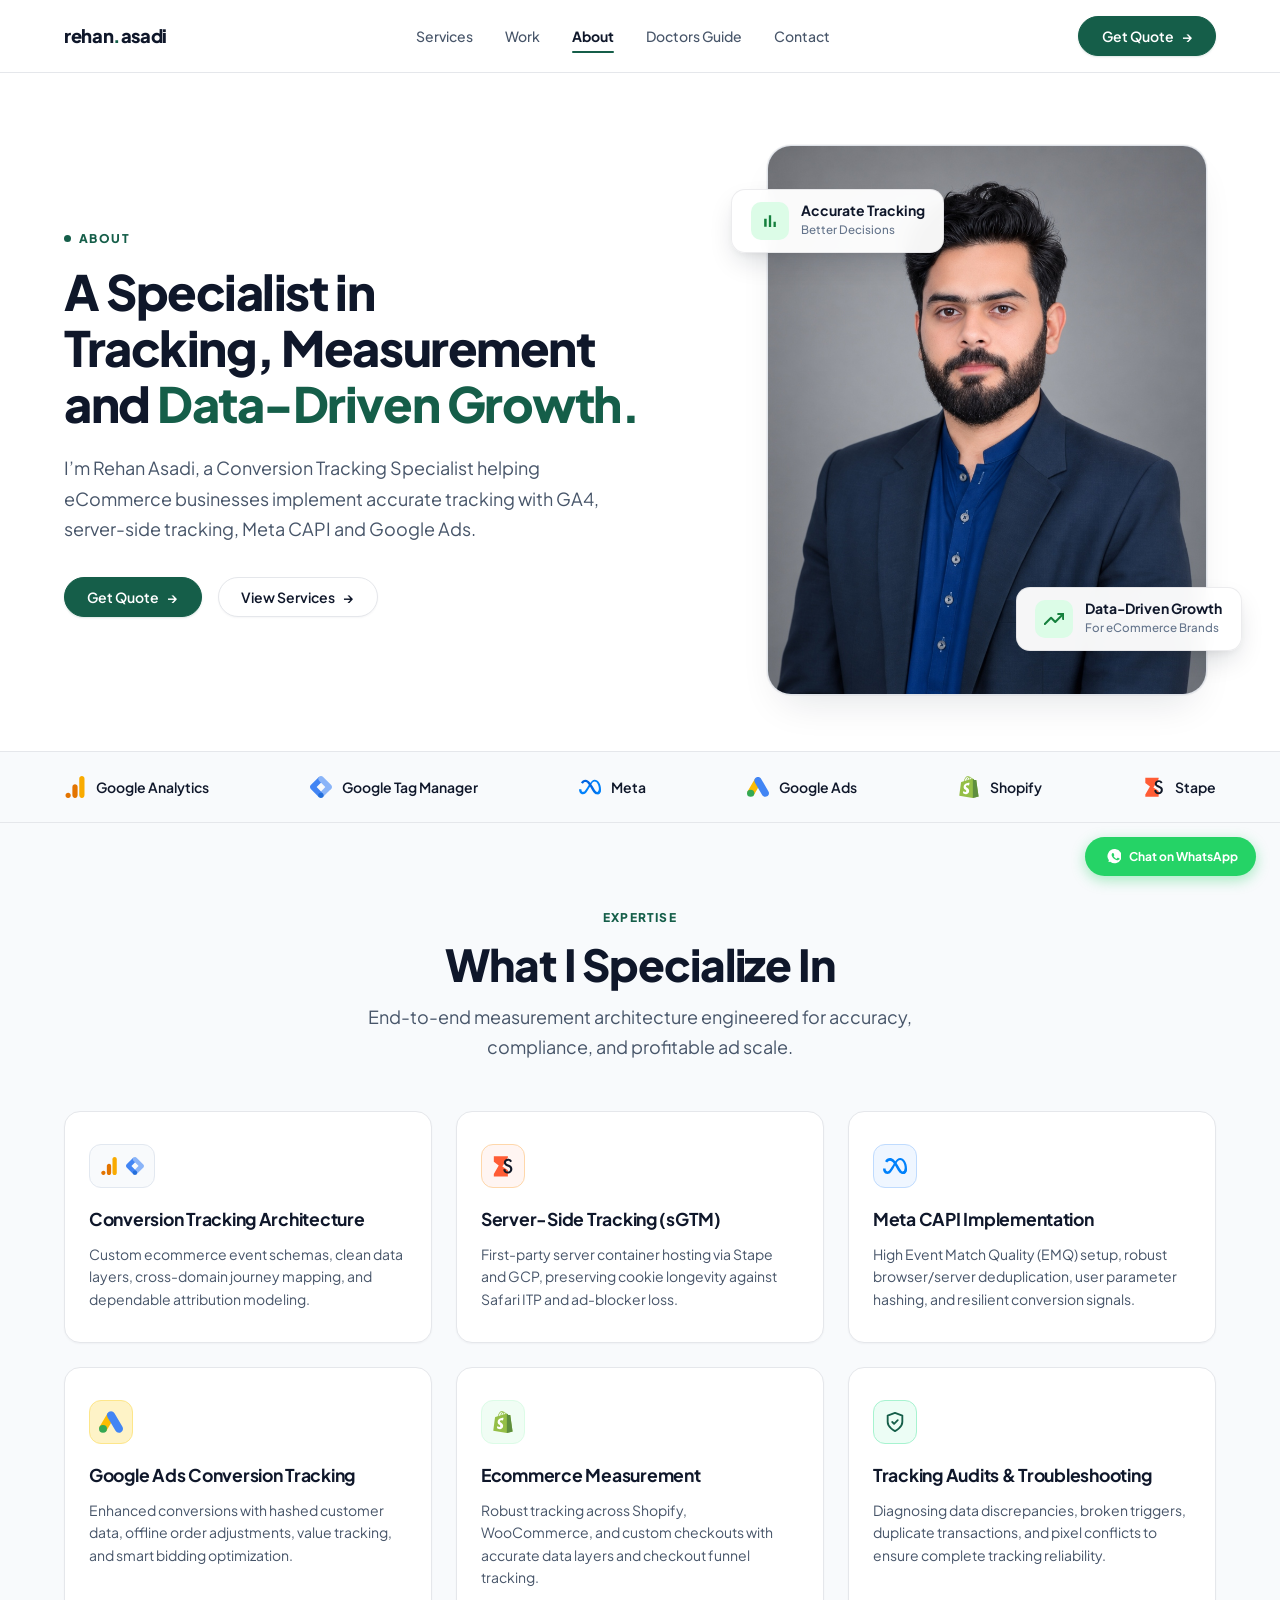
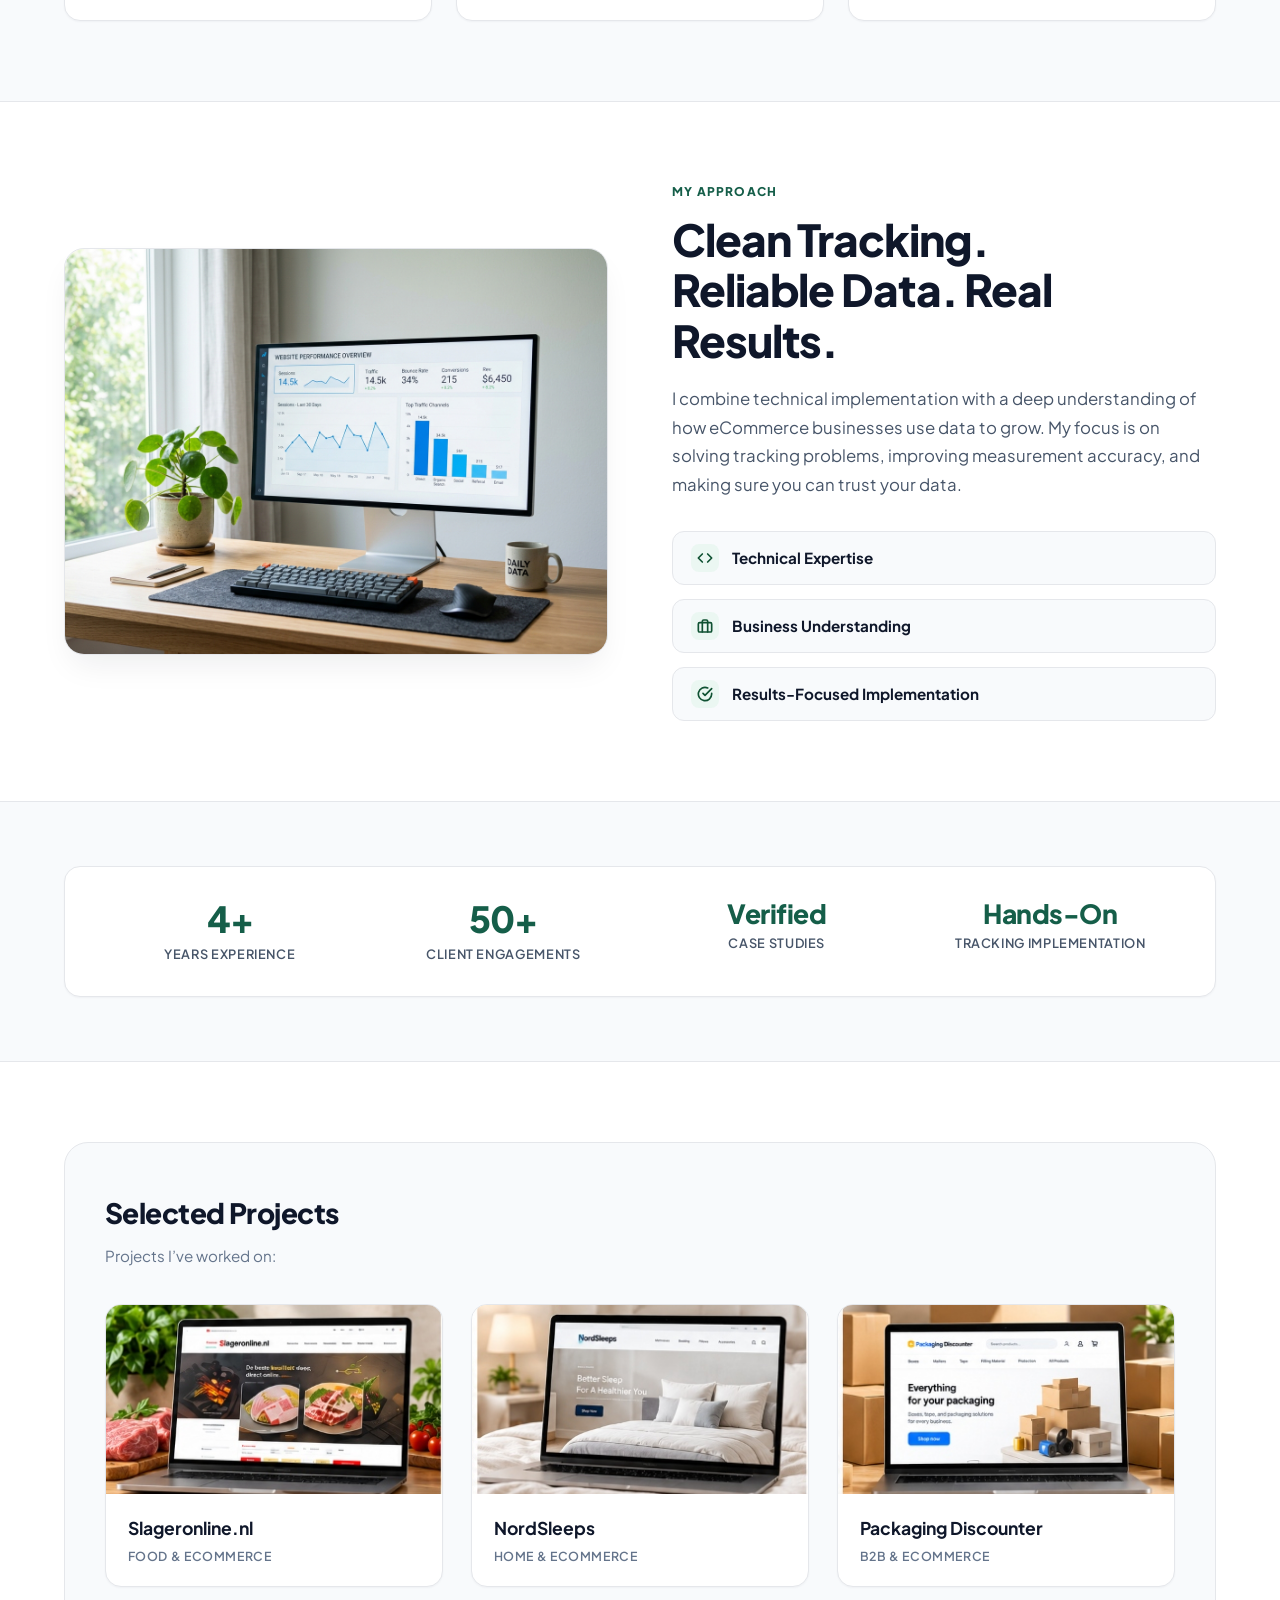
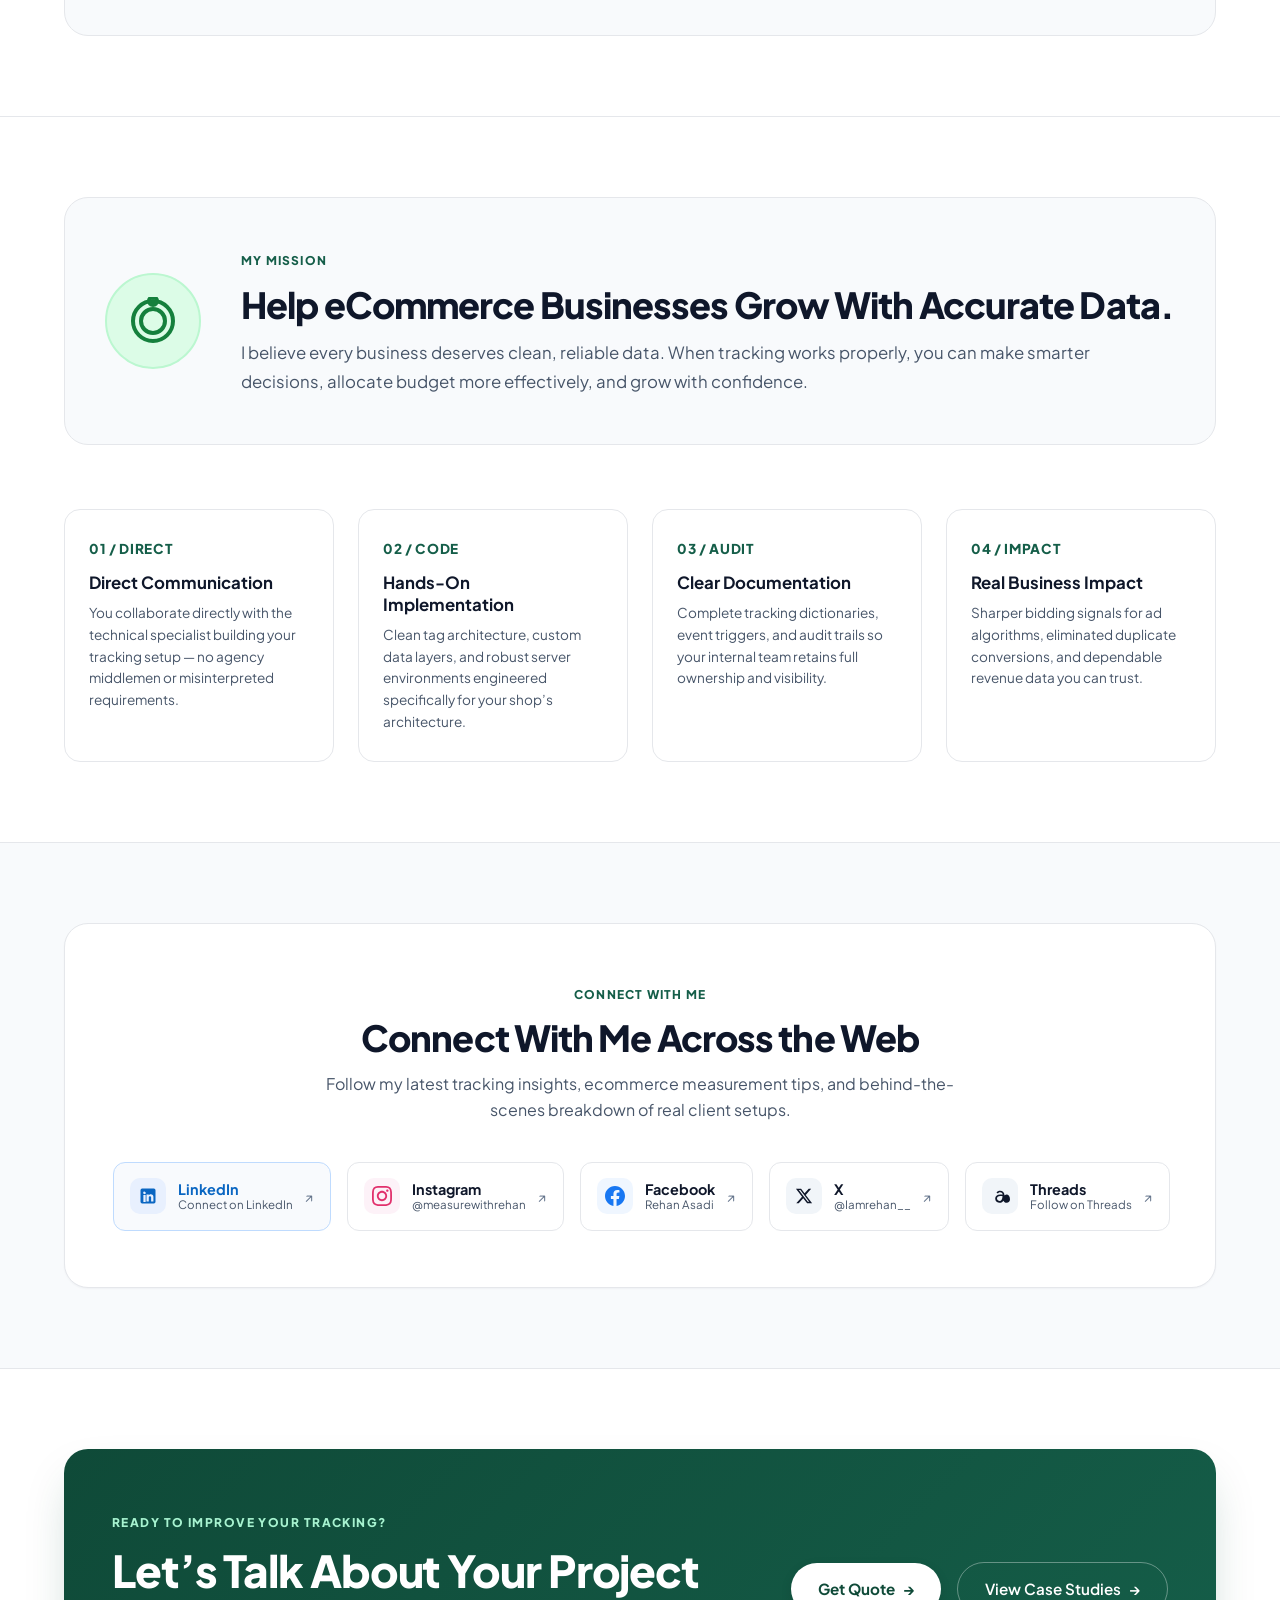
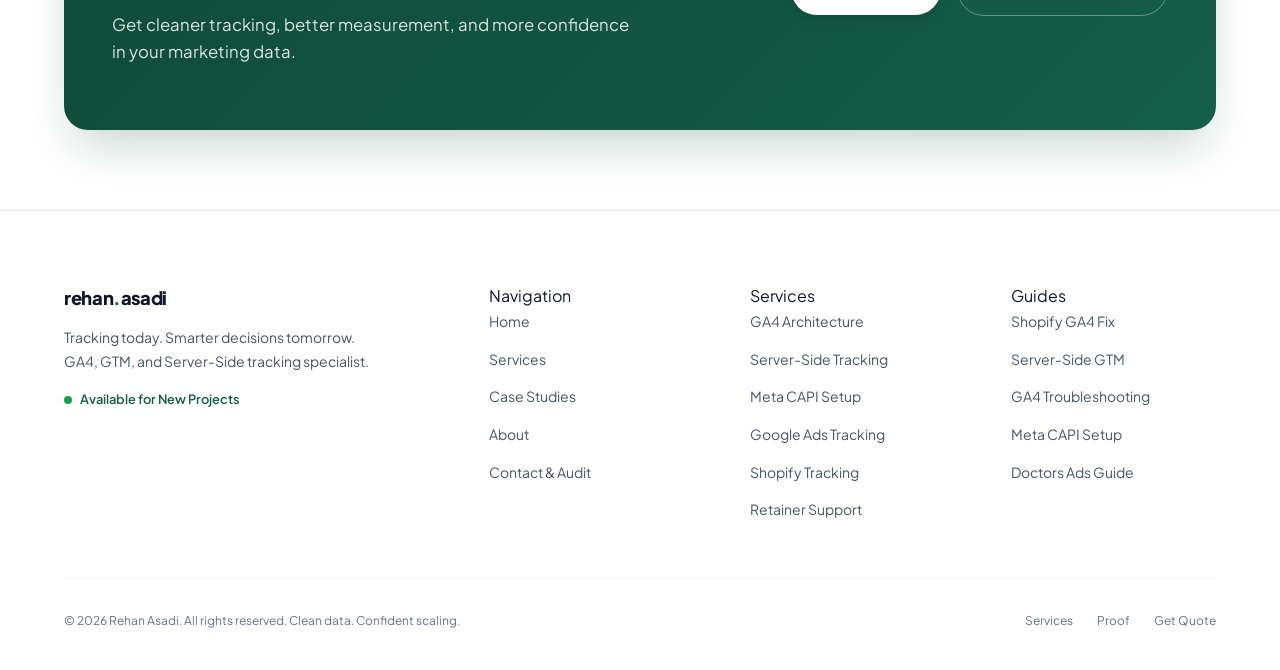
==== commit 6e9a2c6f: "Finalize About page structure and add Connect With Me social section" ====
--- a/about.html
+++ b/about.html
@@ -287,9 +287,121 @@
     </section>
 
     <!-- =========================================================================
-         4. MY APPROACH SECTION (ANALYTICS DESK MONITOR VISUAL + PILL POINTS)
+         4. WHAT I SPECIALIZE IN (6 CORE SERVICE AREAS IN 3X2 GRID)
          ========================================================================= -->
-    <section class="about-approach-section">
+    <section class="about-specialize-section" id="specializations">
+      <div class="ds-container">
+        <div class="about-specialize-header">
+          <span class="about-section-eyebrow">Expertise</span>
+          <h2 class="about-section-h2" style="margin-bottom: 0.75rem;">What I Specialize In</h2>
+          <p class="about-hero-lead" style="margin: 0 auto;">
+            End-to-end measurement architecture engineered for accuracy, compliance, and profitable ad scale.
+          </p>
+        </div>
+
+        <div class="about-specialize-grid">
+          <!-- Card 1: Conversion Tracking Architecture (Official Dual GA4 + GTM Marks) -->
+          <div class="about-specialize-card">
+            <div class="about-specialize-icon about-specialize-dual-icon" aria-hidden="true" title="Google Analytics 4 &amp; Google Tag Manager">
+              <svg width="18" height="18" viewBox="0 0 512 512" fill="none">
+                <g transform="translate(-174.95 -339.18)scale(3.54856)">
+                  <path d="M149.3 112.8V221c0 12.1 8.4 18.9 17.2 18.9 8.2 0 17.2-5.7 17.2-18.9V113.6c0-11.1-8.2-18-17.2-18s-17.2 7.6-17.2 17.2" fill="#F9AB00"/>
+                  <path d="M104.2 167.7V221c0 12.1 8.4 18.9 17.2 18.9 8.2 0 17.2-5.7 17.2-18.9v-52.5c0-11.1-8.2-18-17.2-18s-17.2 7.7-17.2 17.2" fill="#E37400"/>
+                  <path d="M93.6 222.7c0 9.5-7.7 17.2-17.2 17.2s-17.2-7.7-17.2-17.2 7.7-17.2 17.2-17.2 17.2 7.6 17.2 17.2" fill="#E37400"/>
+                </g>
+              </svg>
+              <svg width="18" height="18" viewBox="0 0 512 512" fill="none">
+                <path d="m300.5 491-88.8-86.6 190.8-194.9 92 90.1z" fill="#8AB4F8"/>
+                <path d="m300.9 107.9-88.6-90.4L18.7 209.3c-25 25-25 65.4 0 90.4l190.7 192 90.2-84.4-145.3-152.8z" fill="#4285F4"/>
+                <path d="m493.3 210.7-192-192c-25-25-65.5-25-90.5 0s-25 65.5 0 90.5l192 192c25 25 65.5 25 90.5 0 24.9-24.9 24.9-65.5 0-90.5" fill="#8AB4F8"/>
+                <circle cx="254.5" cy="449.5" r="62.5" fill="#246FDB"/>
+              </svg>
+            </div>
+            <h3 class="about-specialize-title">Conversion Tracking Architecture</h3>
+            <p class="about-specialize-desc">
+              Custom ecommerce event schemas, clean data layers, cross-domain journey mapping, and dependable attribution modeling.
+            </p>
+          </div>
+
+          <!-- Card 2: Server-Side Tracking (Official Stape / sGTM Mark) -->
+          <div class="about-specialize-card">
+            <div class="about-specialize-icon" aria-hidden="true" style="background-color: #FFF5F2; border-color: #FED7AA;" title="Stape / Server-Side GTM">
+              <svg width="22" height="24" viewBox="0 2 36 38" fill="none">
+                <path d="M26 7L17 22L26 28V38H3V34L11 20L3 14V5H26V7Z" fill="#FF5C35"/>
+                <path d="M32.6989 13.1104L29.838 14.8057C29.3032 13.8773 28.7936 13.2718 28.3092 12.9893C27.8046 12.6663 27.1538 12.5049 26.3566 12.5049C25.3777 12.5049 24.5654 12.7824 23.9196 13.3374C23.2737 13.8823 22.9508 14.5685 22.9508 15.396C22.9508 16.5363 23.7985 17.4546 25.4938 18.1509L27.8248 19.1045C29.722 19.8714 31.1095 20.8099 31.9874 21.9199C32.8654 23.0199 33.3043 24.3721 33.3043 25.9766C33.3043 28.126 32.5878 29.902 31.1549 31.3047C29.7119 32.7174 27.9207 33.4238 25.7814 33.4238C23.7531 33.4238 22.0779 32.8234 20.756 31.6226C19.4542 30.4217 18.6419 28.7314 18.319 26.5518L21.8912 25.7646C22.0527 27.137 22.3352 28.0856 22.7389 28.6104C23.4655 29.6195 24.525 30.124 25.9176 30.124C27.0175 30.124 27.9308 29.7557 28.6573 29.019C29.3839 28.2824 29.7472 27.349 29.7472 26.2188C29.7472 25.7646 29.6816 25.3509 29.5504 24.9775C29.4293 24.5941 29.2325 24.2459 28.9601 23.9331C28.6977 23.6102 28.3546 23.3125 27.9308 23.04C27.507 22.7575 27.0024 22.4901 26.4171 22.2378L24.1617 21.2993C20.9628 19.9471 19.3634 17.9692 19.3634 15.3657C19.3634 13.6099 20.0345 12.1416 21.3766 10.9609C22.7187 9.77018 24.3888 9.1748 26.3868 9.1748C29.0812 9.1748 31.1852 10.4867 32.6989 13.1104Z" fill="#111827"/>
+              </svg>
+            </div>
+            <h3 class="about-specialize-title">Server-Side Tracking (sGTM)</h3>
+            <p class="about-specialize-desc">
+              First-party server container hosting via Stape and GCP, preserving cookie longevity against Safari ITP and ad-blocker loss.
+            </p>
+          </div>
+
+          <!-- Card 3: Meta CAPI (Official Meta Ribbon SVG) -->
+          <div class="about-specialize-card">
+            <div class="about-specialize-icon" aria-hidden="true" style="background-color: #EFF6FF; border-color: #BFDBFE;" title="Meta Conversions API">
+              <svg width="24" height="20" viewBox="0 0 1567 1041" fill="#0081FB">
+                <path d="M169.5 686.5c0 59.9 13.1 105.8 30.3 133.6 22.5 36.4 56 51.8 90.2 51.8 44.2 0 84.5-10.9 162.3-118.6C514.6 667.1 588 546 637.4 470l83.7-128.6c58.1-89.3 125.3-188.6 202.5-255.9C986.5 30.5 1054.5 0 1122.8 0c114.8 0 224.1 66.5 307.7 191.4 91.6 136.7 136 308.8 136 486.5 0 105.6-20.8 183.2-56.2 244.6-34.2 59.3-100.8 118.5-213 118.5V871.9c96 0 120-88.3 120-189.3 0-144-33.6-303.8-107.5-418-52.4-81-120.4-130.5-195.2-130.5-80.8 0-145.9 61.1-219.1 169.9-38.9 57.8-78.8 128.3-123.6 207.8l-49.4 87.5c-99.1 175.9-124.2 216-173.8 282.1C461.9 997.1 387.7 1041 290 1041c-115.8 0-189.1-50.2-234.4-125.8C18.5 853.5.3 772.6.3 680.5z"/>
+                <path d="M133.7 203.3C211.3 83.7 323.2 0 451.6 0 525.9 0 599.8 22 677 85.1c84.4 68.9 174.4 182.5 286.7 369.6l40.2 67.1c97.2 162 152.5 245.3 184.8 284.6 41.6 50.5 70.8 65.5 108.6 65.5 96 0 120-88.3 120-189.3l149.2-4.7c0 105.6-20.8 183.2-56.2 244.6-34.2 59.3-100.8 118.5-213 118.5-69.7 0-131.5-15.2-199.8-79.6C1045 911.9 983.6 824 936.4 744.9L796 510.1c-70.5-117.8-135.2-205.6-172.6-245.4-40.2-42.8-92-94.5-174.5-94.5-66.9 0-123.6 46.9-171.1 118.7z"/>
+              </svg>
+            </div>
+            <h3 class="about-specialize-title">Meta CAPI Implementation</h3>
+            <p class="about-specialize-desc">
+              High Event Match Quality (EMQ) setup, robust browser/server deduplication, user parameter hashing, and resilient conversion signals.
+            </p>
+          </div>
+
+          <!-- Card 4: Google Ads (Official Folded Triangle SVG) -->
+          <div class="about-specialize-card">
+            <div class="about-specialize-icon" aria-hidden="true" style="background-color: #FEF3C7; border-color: #FDE68A;" title="Google Ads">
+              <svg width="24" height="22" viewBox="0 0 256 230" fill="none">
+                <path d="M5.888 166.405L90.88 20.9C101.676 27.256 156.116 57.384 164.908 63.114L79.916 208.627C70.62 220.907-5.888 185.04 5.888 166.396v.009Z" fill="#FBBC04"/>
+                <path d="M250.084 166.402L165.092 20.906C153.21 1.132 127.619-6.054 106.6 5.625c-21.018 11.679-27.418 36.837-15.536 57.494l84.992 145.514c11.882 19.765 37.473 26.95 58.492 15.272 20.1-11.679 27.418-37.73 15.536-57.503Z" fill="#4285F4"/>
+                <ellipse cx="42.664" cy="187.924" rx="42.664" ry="41.604" fill="#34A853"/>
+              </svg>
+            </div>
+            <h3 class="about-specialize-title">Google Ads Conversion Tracking</h3>
+            <p class="about-specialize-desc">
+              Enhanced conversions with hashed customer data, offline order adjustments, value tracking, and smart bidding optimization.
+            </p>
+          </div>
+
+          <!-- Card 5: Ecommerce Measurement (Official Shopify Bag SVG) -->
+          <div class="about-specialize-card">
+            <div class="about-specialize-icon" aria-hidden="true" style="background-color: #F0FDF4; border-color: #DCFCE7;" title="Shopify &amp; Ecommerce Measurement">
+              <svg width="22" height="22" viewBox="0 0 512 512" fill="none">
+                <path d="M425.9 98.7c-.3-2.7-2.7-3.9-4.5-4.2s-38.1-.6-38.1-.6-30.6-29.7-33.6-32.7-8.8-2.1-11.2-1.5c0 0-5.8 1.8-15.4 4.8-1.5-5.1-3.9-11.5-7.3-17.9-10.9-20.9-26.6-31.8-46-31.8-1.2 0-2.7 0-3.9.3-.6-.6-1.2-1.2-1.8-2.1-8.7-9-19.3-13.3-32-13-24.8.6-49.4 18.5-69.6 50.6-14.2 22.4-24.8 50.6-27.9 72.4-28.5 8.8-48.4 14.8-48.7 15.1-14.2 4.5-14.8 4.8-16.7 18.5-1.5 10-39.1 301-39.1 301L345.3 512l136.5-33.9c.1 0-55.6-377-55.9-379.4M307.2 69.3c-7.3 2.1-15.4 4.8-24.5 7.6-.3-12.4-1.8-30-7.6-45.1 19 3.6 28.1 24.8 32.1 37.5m-40.9 12.8c-16.7 5.1-34.5 10.6-52.7 16.3 5.1-19.4 14.8-38.8 26.6-51.5 4.5-4.8 10.6-10 17.9-13 7 14.3 8.2 34.5 8.2 48.2m-33.9-65.4c5.8 0 10.6 1.2 14.8 3.9-6.7 3.3-13.3 8.5-19.4 15.1-15.7 17-27.9 43-32.7 68.4-15.1 4.5-29.7 9.1-43.3 13.3 9.1-39.9 42.4-99.5 80.6-100.7" fill="#95BF47"/>
+                <path d="M421.3 94.5c-1.8-.3-38.1-.6-38.1-.6s-30.6-29.7-33.6-32.7c-1.2-1.2-2.7-1.8-4.2-1.8V512l136.5-33.9s-55.7-376.6-56-379.4c-.7-2.7-2.8-3.9-4.6-4.2" fill="#5E8E3E"/>
+                <path d="M269.6 164.7 253.9 224s-17.6-8.2-38.8-6.7c-30.9 1.8-31.2 21.2-30.9 26.3 1.8 26.6 71.5 32.4 75.4 94.5 3 49-26 82.4-67.8 85.1-50.3 3-77.8-26.3-77.8-26.3l10.6-45.1s27.9 20.9 50 19.7c14.5-.9 19.7-12.7 19.1-21.2-2.1-34.5-59-32.7-62.7-89.3-3-47.8 28.5-96.3 97.8-100.8 27.2-2.4 40.8 4.5 40.8 4.5" fill="#FFFFFF"/>
+              </svg>
+            </div>
+            <h3 class="about-specialize-title">Ecommerce Measurement</h3>
+            <p class="about-specialize-desc">
+              Robust tracking across Shopify, WooCommerce, and custom checkouts with accurate data layers and checkout funnel tracking.
+            </p>
+          </div>
+
+          <!-- Card 6: Tracking Audits & Troubleshooting (Clean Shield / Audit SVG) -->
+          <div class="about-specialize-card">
+            <div class="about-specialize-icon" aria-hidden="true" style="background-color: #ECFDF5; border-color: #A7F3D0;" title="Tracking Audits &amp; Troubleshooting">
+              <svg width="22" height="22" viewBox="0 0 24 24" fill="none" stroke="#155E49" stroke-width="2" stroke-linecap="round" stroke-linejoin="round">
+                <path d="M12 22s8-4 8-10V5l-8-3-8 3v7c0 6 8 10 8 10z"/>
+                <polyline points="9 12 11 14 15 10"/>
+              </svg>
+            </div>
+            <h3 class="about-specialize-title">Tracking Audits &amp; Troubleshooting</h3>
+            <p class="about-specialize-desc">
+              Diagnosing data discrepancies, broken triggers, duplicate transactions, and pixel conflicts to ensure complete tracking reliability.
+            </p>
+          </div>
+        </div>
+      </div>
+    </section>
+
+    <!-- =========================================================================
+         5. MY APPROACH SECTION (ANALYTICS DESK MONITOR VISUAL + PILL POINTS)
+         ========================================================================= -->
+    <section class="about-approach-section" id="approach">
       <div class="ds-container">
         <div class="about-approach-grid">
           <!-- Left Column: Modern Desk Analytics Visual matching Option B -->
@@ -351,92 +463,35 @@
     </section>
 
     <!-- =========================================================================
-         5. WHAT I SPECIALIZE IN (4 PILLAR CARDS MATCHING OPTION B)
+         6. REAL-WORLD EXPERIENCE (METRICS / PROOF STRIP)
          ========================================================================= -->
-    <section class="about-specialize-section">
+    <section class="about-experience-section" aria-label="Real-World Experience and Track Record">
       <div class="ds-container">
-        <div class="about-specialize-header">
-          <span class="about-section-eyebrow">Expertise</span>
-          <h2 class="about-section-h2" style="margin-bottom: 0.75rem;">What I Specialize In</h2>
-          <p class="about-hero-lead" style="margin: 0 auto;">
-            End-to-end measurement architecture engineered for accuracy, compliance, and profitable ad scale.
-          </p>
-        </div>
-
-        <div class="about-specialize-grid">
-          <!-- Card 1: GA4 & GTM Implementation (Official Dual Marks) -->
-          <div class="about-specialize-card">
-            <div class="about-specialize-icon about-specialize-dual-icon" aria-hidden="true" title="Google Analytics 4 & Google Tag Manager">
-              <svg width="18" height="18" viewBox="0 0 512 512" fill="none">
-                <g transform="translate(-174.95 -339.18)scale(3.54856)">
-                  <path d="M149.3 112.8V221c0 12.1 8.4 18.9 17.2 18.9 8.2 0 17.2-5.7 17.2-18.9V113.6c0-11.1-8.2-18-17.2-18s-17.2 7.6-17.2 17.2" fill="#F9AB00"/>
-                  <path d="M104.2 167.7V221c0 12.1 8.4 18.9 17.2 18.9 8.2 0 17.2-5.7 17.2-18.9v-52.5c0-11.1-8.2-18-17.2-18s-17.2 7.7-17.2 17.2" fill="#E37400"/>
-                  <path d="M93.6 222.7c0 9.5-7.7 17.2-17.2 17.2s-17.2-7.7-17.2-17.2 7.7-17.2 17.2-17.2 17.2 7.6 17.2 17.2" fill="#E37400"/>
-                </g>
-              </svg>
-              <svg width="18" height="18" viewBox="0 0 512 512" fill="none">
-                <path d="m300.5 491-88.8-86.6 190.8-194.9 92 90.1z" fill="#8AB4F8"/>
-                <path d="m300.9 107.9-88.6-90.4L18.7 209.3c-25 25-25 65.4 0 90.4l190.7 192 90.2-84.4-145.3-152.8z" fill="#4285F4"/>
-                <path d="m493.3 210.7-192-192c-25-25-65.5-25-90.5 0s-25 65.5 0 90.5l192 192c25 25 65.5 25 90.5 0 24.9-24.9 24.9-65.5 0-90.5" fill="#8AB4F8"/>
-                <circle cx="254.5" cy="449.5" r="62.5" fill="#246FDB"/>
-              </svg>
-            </div>
-            <h3 class="about-specialize-title">GA4 &amp; GTM Implementation</h3>
-            <p class="about-specialize-desc">
-              Custom ecommerce event schemas, clean data layers, cross-domain journey mapping, and dependable attribution modeling.
-            </p>
-          </div>
-
-          <!-- Card 2: Server-Side Tracking (Official Stape / sGTM Mark) -->
-          <div class="about-specialize-card">
-            <div class="about-specialize-icon" aria-hidden="true" style="background-color: #FFF5F2; border-color: #FED7AA;" title="Stape / Server-Side GTM">
-              <svg width="22" height="24" viewBox="0 2 36 38" fill="none">
-                <path d="M26 7L17 22L26 28V38H3V34L11 20L3 14V5H26V7Z" fill="#FF5C35"/>
-                <path d="M32.6989 13.1104L29.838 14.8057C29.3032 13.8773 28.7936 13.2718 28.3092 12.9893C27.8046 12.6663 27.1538 12.5049 26.3566 12.5049C25.3777 12.5049 24.5654 12.7824 23.9196 13.3374C23.2737 13.8823 22.9508 14.5685 22.9508 15.396C22.9508 16.5363 23.7985 17.4546 25.4938 18.1509L27.8248 19.1045C29.722 19.8714 31.1095 20.8099 31.9874 21.9199C32.8654 23.0199 33.3043 24.3721 33.3043 25.9766C33.3043 28.126 32.5878 29.902 31.1549 31.3047C29.7119 32.7174 27.9207 33.4238 25.7814 33.4238C23.7531 33.4238 22.0779 32.8234 20.756 31.6226C19.4542 30.4217 18.6419 28.7314 18.319 26.5518L21.8912 25.7646C22.0527 27.137 22.3352 28.0856 22.7389 28.6104C23.4655 29.6195 24.525 30.124 25.9176 30.124C27.0175 30.124 27.9308 29.7557 28.6573 29.019C29.3839 28.2824 29.7472 27.349 29.7472 26.2188C29.7472 25.7646 29.6816 25.3509 29.5504 24.9775C29.4293 24.5941 29.2325 24.2459 28.9601 23.9331C28.6977 23.6102 28.3546 23.3125 27.9308 23.04C27.507 22.7575 27.0024 22.4901 26.4171 22.2378L24.1617 21.2993C20.9628 19.9471 19.3634 17.9692 19.3634 15.3657C19.3634 13.6099 20.0345 12.1416 21.3766 10.9609C22.7187 9.77018 24.3888 9.1748 26.3868 9.1748C29.0812 9.1748 31.1852 10.4867 32.6989 13.1104Z" fill="#111827"/>
-              </svg>
-            </div>
-            <h3 class="about-specialize-title">Server-Side Tracking (sGTM)</h3>
-            <p class="about-specialize-desc">
-              First-party server container hosting via Stape and GCP, preserving cookie longevity against Safari ITP and ad-blocker loss.
-            </p>
-          </div>
-
-          <!-- Card 3: Meta CAPI (Official Meta Ribbon SVG) -->
-          <div class="about-specialize-card">
-            <div class="about-specialize-icon" aria-hidden="true" style="background-color: #EFF6FF; border-color: #BFDBFE;" title="Meta Conversions API">
-              <svg width="24" height="20" viewBox="0 0 1567 1041" fill="#0081FB">
-                <path d="M169.5 686.5c0 59.9 13.1 105.8 30.3 133.6 22.5 36.4 56 51.8 90.2 51.8 44.2 0 84.5-10.9 162.3-118.6C514.6 667.1 588 546 637.4 470l83.7-128.6c58.1-89.3 125.3-188.6 202.5-255.9C986.5 30.5 1054.5 0 1122.8 0c114.8 0 224.1 66.5 307.7 191.4 91.6 136.7 136 308.8 136 486.5 0 105.6-20.8 183.2-56.2 244.6-34.2 59.3-100.8 118.5-213 118.5V871.9c96 0 120-88.3 120-189.3 0-144-33.6-303.8-107.5-418-52.4-81-120.4-130.5-195.2-130.5-80.8 0-145.9 61.1-219.1 169.9-38.9 57.8-78.8 128.3-123.6 207.8l-49.4 87.5c-99.1 175.9-124.2 216-173.8 282.1C461.9 997.1 387.7 1041 290 1041c-115.8 0-189.1-50.2-234.4-125.8C18.5 853.5.3 772.6.3 680.5z"/>
-                <path d="M133.7 203.3C211.3 83.7 323.2 0 451.6 0 525.9 0 599.8 22 677 85.1c84.4 68.9 174.4 182.5 286.7 369.6l40.2 67.1c97.2 162 152.5 245.3 184.8 284.6 41.6 50.5 70.8 65.5 108.6 65.5 96 0 120-88.3 120-189.3l149.2-4.7c0 105.6-20.8 183.2-56.2 244.6-34.2 59.3-100.8 118.5-213 118.5-69.7 0-131.5-15.2-199.8-79.6C1045 911.9 983.6 824 936.4 744.9L796 510.1c-70.5-117.8-135.2-205.6-172.6-245.4-40.2-42.8-92-94.5-174.5-94.5-66.9 0-123.6 46.9-171.1 118.7z"/>
-              </svg>
-            </div>
-            <h3 class="about-specialize-title">Meta CAPI Conversion API</h3>
-            <p class="about-specialize-desc">
-              High Event Match Quality (EMQ) setup, robust browser/server deduplication, user parameter hashing, and resilient conversion signals.
-            </p>
-          </div>
-
-          <!-- Card 4: Google Ads (Official Folded Triangle SVG) -->
-          <div class="about-specialize-card">
-            <div class="about-specialize-icon" aria-hidden="true" style="background-color: #FEF3C7; border-color: #FDE68A;" title="Google Ads">
-              <svg width="24" height="22" viewBox="0 0 256 230" fill="none">
-                <path d="M5.888 166.405L90.88 20.9C101.676 27.256 156.116 57.384 164.908 63.114L79.916 208.627C70.62 220.907-5.888 185.04 5.888 166.396v.009Z" fill="#FBBC04"/>
-                <path d="M250.084 166.402L165.092 20.906C153.21 1.132 127.619-6.054 106.6 5.625c-21.018 11.679-27.418 36.837-15.536 57.494l84.992 145.514c11.882 19.765 37.473 26.95 58.492 15.272 20.1-11.679 27.418-37.73 15.536-57.503Z" fill="#4285F4"/>
-                <ellipse cx="42.664" cy="187.924" rx="42.664" ry="41.604" fill="#34A853"/>
-              </svg>
-            </div>
-            <h3 class="about-specialize-title">Google Ads Conversion Tracking</h3>
-            <p class="about-specialize-desc">
-              Enhanced conversions with hashed customer data, offline order adjustments, value tracking, and smart bidding optimization.
-            </p>
+        <div class="about-metrics-strip">
+          <div class="about-metric-item">
+            <span class="about-metric-val">4+</span>
+            <span class="about-metric-lbl">Years Experience</span>
+          </div>
+          <div class="about-metric-item">
+            <span class="about-metric-val">50+</span>
+            <span class="about-metric-lbl">Client Engagements</span>
+          </div>
+          <div class="about-metric-item">
+            <span class="about-metric-val about-metric-text-val">Verified</span>
+            <span class="about-metric-lbl">Case Studies</span>
+          </div>
+          <div class="about-metric-item">
+            <span class="about-metric-val about-metric-text-val">Hands-On</span>
+            <span class="about-metric-lbl">Tracking Implementation</span>
           </div>
         </div>
       </div>
     </section>
 
     <!-- =========================================================================
-         6. SELECTED PROJECTS (NEUTRAL FRAMING WITH ILLUSTRATIVE VISUALS)
+         7. SELECTED PROJECTS (NEUTRAL FRAMING WITH ILLUSTRATIVE VISUALS)
          ========================================================================= -->
-    <section class="about-projects-section">
+    <section class="about-projects-section" id="projects">
       <div class="ds-container">
         <div class="about-projects-container">
           <div class="about-projects-header">
@@ -501,9 +556,9 @@
     </section>
 
     <!-- =========================================================================
-         7. MY MISSION & SPECIALIST DIFFERENTIATORS
+         8. WHY WORK WITH ME (4 PRINCIPLES: DIRECT, HANDS-ON, CLEAR DOCS, BUSINESS IMPACT)
          ========================================================================= -->
-    <section class="about-mission-section">
+    <section class="about-why-section" id="why-work-with-me">
       <div class="ds-container">
         <!-- Top Mission Banner with Bullseye Icon -->
         <div class="about-mission-banner">
@@ -557,31 +612,135 @@
             </p>
           </div>
         </div>
-
-        <!-- Real-World Experience / Proof Strip -->
-        <div class="about-metrics-strip">
-          <div class="about-metric-item">
-            <span class="about-metric-val">4+</span>
-            <span class="about-metric-lbl">Years Experience</span>
-          </div>
-          <div class="about-metric-item">
-            <span class="about-metric-val">50+</span>
-            <span class="about-metric-lbl">Client Engagements</span>
-          </div>
-          <div class="about-metric-item">
-            <span class="about-metric-val about-metric-text-val">Verified</span>
-            <span class="about-metric-lbl">Case Studies</span>
-          </div>
-          <div class="about-metric-item">
-            <span class="about-metric-val about-metric-text-val">Hands-On</span>
-            <span class="about-metric-lbl">Tracking Implementation</span>
-          </div>
-        </div>
       </div>
     </section>
 
     <!-- =========================================================================
-         8. FINAL CTA BANNER (DARK FOREST GREEN)
+         9. CONNECT WITH ME SECTION (PREMIUM SOCIAL CONNECTION CARD)
+         ========================================================================= -->
+    <section class="about-connect-section" id="connect">
+      <div class="ds-container">
+        <div class="about-connect-card">
+          <div class="about-connect-header">
+            <span class="about-section-eyebrow">Connect With Me</span>
+            <h2 class="about-connect-title">Connect With Me Across the Web</h2>
+            <p class="about-connect-lead">
+              Follow my latest tracking insights, ecommerce measurement tips, and behind-the-scenes breakdown of real client setups.
+            </p>
+          </div>
+
+          <div class="about-connect-grid" role="list">
+            <!-- 1. LinkedIn (Primary / Professional) -->
+            <a
+              href="https://linkedin.com/in/rehanasadi"
+              class="about-social-btn about-social-linkedin"
+              target="_blank"
+              rel="noopener noreferrer"
+              aria-label="Connect with Rehan on LinkedIn (opens in new tab)"
+              role="listitem"
+            >
+              <div class="about-social-icon about-icon-linkedin" aria-hidden="true">
+                <svg width="20" height="20" viewBox="0 0 24 24" fill="currentColor">
+                  <path d="M19 3a2 2 0 0 1 2 2v14a2 2 0 0 1-2 2H5a2 2 0 0 1-2-2V5a2 2 0 0 1 2-2h14m-.5 15.5v-5.3a3.26 3.26 0 0 0-3.26-3.26c-.85 0-1.84.52-2.28 1.3v-1.11h-2.79v8.37h2.79v-4.93c0-.77.62-1.4 1.39-1.4a1.4 1.4 0 0 1 1.4 1.4v4.93h2.75M6.46 10.9v8.37H9.2V10.9H6.46M7.83 6.45a1.66 1.66 0 0 0-1.66 1.66 1.66 1.66 0 0 0 1.66 1.66 1.66 1.66 0 0 0 1.66-1.66Z"/>
+                </svg>
+              </div>
+              <div class="about-social-text">
+                <span class="about-social-name">LinkedIn</span>
+                <span class="about-social-meta">Connect on LinkedIn</span>
+              </div>
+              <span class="about-social-arrow" aria-hidden="true">↗</span>
+            </a>
+
+            <!-- 2. Instagram -->
+            <a
+              href="https://www.instagram.com/measurewithrehan"
+              class="about-social-btn about-social-instagram"
+              target="_blank"
+              rel="noopener noreferrer"
+              aria-label="Follow Rehan on Instagram @measurewithrehan (opens in new tab)"
+              role="listitem"
+            >
+              <div class="about-social-icon about-icon-instagram" aria-hidden="true">
+                <svg width="20" height="20" viewBox="0 0 24 24" fill="currentColor">
+                  <path d="M12 2.163c3.204 0 3.584.012 4.85.07 3.252.148 4.771 1.691 4.919 4.919.058 1.265.069 1.645.069 4.849 0 3.205-.012 3.584-.069 4.849-.149 3.225-1.664 4.771-4.919 4.919-1.266.058-1.644.07-4.85.07-3.204 0-3.584-.012-4.849-.07-3.26-.149-4.771-1.699-4.919-4.92-.058-1.265-.07-1.644-.07-4.849 0-3.204.013-3.583.07-4.849.149-3.227 1.664-4.771 4.919-4.919 1.266-.057 1.645-.069 4.849-.069zm0-2.163c-3.259 0-3.667.014-4.947.072-4.358.2-6.78 2.618-6.98 6.98-.059 1.281-.073 1.689-.073 4.948 0 3.259.014 3.668.072 4.948.2 4.358 2.618 6.78 6.98 6.98 1.281.058 1.689.072 4.948.072 3.259 0 3.668-.014 4.948-.072 4.354-.2 6.782-2.618 6.979-6.98.059-1.28.073-1.689.073-4.948 0-3.259-.014-3.667-.072-4.947-.196-4.354-2.617-6.78-6.979-6.98-1.281-.059-1.69-.073-4.949-.073zm0 5.838c-3.403 0-6.162 2.759-6.162 6.162s2.759 6.163 6.162 6.163 6.162-2.759 6.162-6.163c0-3.403-2.759-6.162-6.162-6.162zm0 10.162c-2.209 0-4-1.79-4-4 0-2.209 1.791-4 4-4s4 1.791 4 4c0 2.21-1.791 4-4 4zm6.406-11.845c-.796 0-1.441.645-1.441 1.44s.645 1.44 1.441 1.44c.795 0 1.439-.645 1.439-1.44s-.644-1.44-1.439-1.44z"/>
+                </svg>
+              </div>
+              <div class="about-social-text">
+                <span class="about-social-name">Instagram</span>
+                <span class="about-social-meta">@measurewithrehan</span>
+              </div>
+              <span class="about-social-arrow" aria-hidden="true">↗</span>
+            </a>
+
+            <!-- 3. Facebook -->
+            <a
+              href="https://www.facebook.com/share/173K18iNuX/"
+              class="about-social-btn about-social-facebook"
+              target="_blank"
+              rel="noopener noreferrer"
+              aria-label="Connect with Rehan on Facebook (opens in new tab)"
+              role="listitem"
+            >
+              <div class="about-social-icon about-icon-facebook" aria-hidden="true">
+                <svg width="20" height="20" viewBox="0 0 24 24" fill="currentColor">
+                  <path d="M24 12.073c0-6.627-5.373-12-12-12s-12 5.373-12 12c0 5.99 4.388 10.954 10.125 11.854v-8.385H7.078v-3.47h3.047V9.43c0-3.007 1.792-4.669 4.533-4.669 1.312 0 2.686.235 2.686.235v2.953H15.83c-1.491 0-1.956.925-1.956 1.874v2.25h3.328l-.532 3.47h-2.796v8.385C19.612 23.027 24 18.062 24 12.073z"/>
+                </svg>
+              </div>
+              <div class="about-social-text">
+                <span class="about-social-name">Facebook</span>
+                <span class="about-social-meta">Rehan Asadi</span>
+              </div>
+              <span class="about-social-arrow" aria-hidden="true">↗</span>
+            </a>
+
+            <!-- 4. X (formerly Twitter) -->
+            <a
+              href="https://x.com/Iamrehan__"
+              class="about-social-btn about-social-x"
+              target="_blank"
+              rel="noopener noreferrer"
+              aria-label="Follow Rehan on X @Iamrehan__ (opens in new tab)"
+              role="listitem"
+            >
+              <div class="about-social-icon about-icon-x" aria-hidden="true">
+                <svg width="18" height="18" viewBox="0 0 24 24" fill="currentColor">
+                  <path d="M18.244 2.25h3.308l-7.227 8.26 8.502 11.24H16.17l-5.214-6.817L4.99 21.75H1.68l7.73-8.835L1.254 2.25H8.08l4.713 6.231zm-1.161 17.52h1.833L7.084 4.126H5.117z"/>
+                </svg>
+              </div>
+              <div class="about-social-text">
+                <span class="about-social-name">X</span>
+                <span class="about-social-meta">@Iamrehan__</span>
+              </div>
+              <span class="about-social-arrow" aria-hidden="true">↗</span>
+            </a>
+
+            <!-- 5. Threads -->
+            <a
+              href="#"
+              class="about-social-btn about-social-threads"
+              target="_blank"
+              rel="noopener noreferrer"
+              aria-label="Follow Rehan on Threads (opens in new tab)"
+              role="listitem"
+            >
+              <div class="about-social-icon about-icon-threads" aria-hidden="true">
+                <svg width="20" height="20" viewBox="0 0 192 192" fill="currentColor">
+                  <path d="M141.537 88.9883C140.71 88.5919 139.87 88.2109 139.019 87.8456C137.537 60.5382 122.616 44.905 97.5619 44.745C97.4484 44.7443 97.3355 44.7443 97.222 44.7443C82.2364 44.7443 69.7731 51.1409 62.102 62.7807L75.6881 72.8275C81.3323 64.2494 89.9654 60.8358 97.2248 60.8358C97.3021 60.8358 97.3794 60.8358 97.4566 60.8365C108.971 60.9103 118.847 67.8744 122.753 82.5936C115.111 80.8988 106.88 80.2078 98.1384 80.5342C67.3377 81.6841 49.3361 97.8016 49.7719 121.722C50.2198 146.337 70.8258 160.852 93.3087 160.852C108.775 160.852 122.257 153.256 128.845 140.917C133.447 153.078 144.981 160.852 160.106 160.852C178.694 160.852 192 147.24 192 126.966C192 90.0706 163.543 71.9701 141.537 88.9883ZM93.7073 144.761C81.4429 144.761 67.3377 137.07 67.0425 120.911C66.7571 105.291 79.167 96.6433 98.7188 95.912C106.491 95.6212 113.882 96.3888 120.672 98.1408C117.472 131.782 105.659 144.761 93.7073 144.761Z"/>
+                </svg>
+              </div>
+              <div class="about-social-text">
+                <span class="about-social-name">Threads</span>
+                <span class="about-social-meta">Follow on Threads</span>
+              </div>
+              <span class="about-social-arrow" aria-hidden="true">↗</span>
+            </a>
+          </div>
+        </div>
+      </div>
+    </section>
+
+    <!-- =========================================================================
+         10. FINAL CTA BANNER (DARK FOREST GREEN)
          ========================================================================= -->
     <section class="about-cta-section">
       <div class="ds-container">
@@ -607,7 +766,7 @@
   </main>
 
   <!-- =========================================================================
-       9. SHARED SITE FOOTER (100% MATCHING SITE-WIDE DESIGN SYSTEM)
+       11. SHARED SITE FOOTER (100% MATCHING SITE-WIDE DESIGN SYSTEM)
        ========================================================================= -->
   <footer class="site-footer">
     <div class="ds-container">
--- a/assets/inner-pages.css
+++ b/assets/inner-pages.css
@@ -2911,7 +2911,7 @@
 
 .about-specialize-grid {
   display: grid;
-  grid-template-columns: repeat(4, 1fr);
+  grid-template-columns: repeat(3, 1fr);
   gap: 1.5rem;
 }
 
@@ -3200,6 +3200,211 @@
   color: var(--ds-text-secondary);
 }
 
+/* Real-World Experience Section */
+.about-experience-section {
+  padding: 4rem 0;
+  background-color: var(--ds-surface-subtle);
+  border-bottom: 1px solid var(--ds-border);
+}
+
+/* Why Work With Me Section */
+.about-why-section {
+  padding: 5rem 0;
+  background-color: #FFFFFF;
+  border-bottom: 1px solid var(--ds-border);
+}
+
+.about-why-section .about-pillars-grid {
+  margin-bottom: 0;
+}
+
+/* ==========================================================================
+   9. Connect With Me Section (Premium Social Connection Card)
+   ========================================================================== */
+.about-connect-section {
+  padding: 5rem 0;
+  background-color: var(--ds-surface-subtle);
+  border-bottom: 1px solid var(--ds-border);
+}
+
+.about-connect-card {
+  background: #FFFFFF;
+  border: 1px solid var(--ds-border);
+  border-radius: 24px;
+  padding: 3.5rem 3rem;
+  box-shadow: var(--ds-shadow-sm);
+}
+
+.about-connect-header {
+  text-align: center;
+  max-width: 640px;
+  margin: 0 auto 2.5rem;
+}
+
+.about-connect-title {
+  font-size: clamp(1.75rem, 3vw, 2.25rem);
+  font-weight: 800;
+  letter-spacing: -0.025em;
+  line-height: 1.2;
+  color: var(--ds-text);
+  margin-bottom: 0.75rem;
+}
+
+.about-connect-lead {
+  font-size: 1rem;
+  line-height: 1.6;
+  color: var(--ds-text-secondary);
+}
+
+.about-connect-grid {
+  display: grid;
+  grid-template-columns: repeat(5, 1fr);
+  gap: 1rem;
+}
+
+.about-social-btn {
+  display: flex;
+  align-items: center;
+  gap: 0.75rem;
+  padding: 0.95rem 1rem;
+  background: #FFFFFF;
+  border: 1px solid var(--ds-border);
+  border-radius: var(--ds-radius-md);
+  text-decoration: none;
+  color: var(--ds-text);
+  transition: transform 0.2s ease, box-shadow 0.2s ease, border-color 0.2s ease, background-color 0.2s ease;
+  min-height: 62px;
+  position: relative;
+}
+
+.about-social-btn:hover {
+  transform: translateY(-2px);
+  box-shadow: var(--ds-shadow-md);
+  border-color: var(--ds-accent);
+}
+
+.about-social-btn:active {
+  transform: scale(0.98);
+}
+
+.about-social-btn:focus-visible {
+  outline: 2px solid var(--ds-accent);
+  outline-offset: 2px;
+}
+
+/* LinkedIn Primary Distinction */
+.about-social-linkedin {
+  background: #F8FAFD;
+  border-color: #BFDBFE;
+}
+
+.about-social-linkedin:hover {
+  background: #EFF6FF;
+  border-color: #0A66C2;
+  box-shadow: 0 8px 20px -4px rgba(10, 102, 194, 0.2);
+}
+
+.about-social-linkedin .about-social-name {
+  color: #0A66C2;
+}
+
+.about-social-instagram:hover {
+  border-color: #E1306C;
+  box-shadow: 0 8px 20px -4px rgba(225, 48, 108, 0.2);
+}
+
+.about-social-facebook:hover {
+  border-color: #1877F2;
+  box-shadow: 0 8px 20px -4px rgba(24, 119, 242, 0.2);
+}
+
+.about-social-x:hover {
+  border-color: #0F172A;
+  box-shadow: 0 8px 20px -4px rgba(15, 23, 42, 0.15);
+}
+
+.about-social-threads:hover {
+  border-color: #0F172A;
+  box-shadow: 0 8px 20px -4px rgba(15, 23, 42, 0.15);
+}
+
+.about-social-icon {
+  width: 36px;
+  height: 36px;
+  border-radius: 10px;
+  background-color: var(--ds-surface-subtle);
+  display: flex;
+  align-items: center;
+  justify-content: center;
+  flex-shrink: 0;
+  transition: background-color 0.2s ease;
+}
+
+.about-icon-linkedin {
+  background-color: #E8F0FE;
+  color: #0A66C2;
+}
+
+.about-icon-instagram {
+  background-color: #FDF2F8;
+  color: #E1306C;
+}
+
+.about-icon-facebook {
+  background-color: #EFF6FF;
+  color: #1877F2;
+}
+
+.about-icon-x {
+  background-color: #F1F5F9;
+  color: #0F172A;
+}
+
+.about-icon-threads {
+  background-color: #F1F5F9;
+  color: #0F172A;
+}
+
+.about-social-text {
+  display: flex;
+  flex-direction: column;
+  min-width: 0;
+  flex: 1;
+}
+
+.about-social-name {
+  font-size: 0.9rem;
+  font-weight: 700;
+  color: var(--ds-text);
+  line-height: 1.2;
+}
+
+.about-social-meta {
+  font-size: 0.72rem;
+  color: var(--ds-text-secondary);
+  line-height: 1.25;
+  white-space: nowrap;
+  overflow: hidden;
+  text-overflow: ellipsis;
+}
+
+.about-social-arrow {
+  font-size: 0.85rem;
+  color: var(--ds-text-muted);
+  transition: transform 0.2s ease, color 0.2s ease;
+  margin-left: auto;
+  flex-shrink: 0;
+}
+
+.about-social-btn:hover .about-social-arrow {
+  transform: translate(2px, -2px);
+  color: var(--ds-accent);
+}
+
+.about-social-linkedin:hover .about-social-arrow {
+  color: #0A66C2;
+}
+
 /* About CTA Banner */
 .about-cta-section {
   padding: 5rem 0;
@@ -3308,6 +3513,9 @@
   .about-pillars-grid {
     grid-template-columns: repeat(2, 1fr);
   }
+  .about-connect-grid {
+    grid-template-columns: repeat(3, 1fr);
+  }
   .about-cta-banner {
     grid-template-columns: 1fr;
     gap: 2rem;
@@ -3361,6 +3569,16 @@
     grid-template-columns: repeat(2, 1fr);
     gap: 1.5rem;
     padding: 1.75rem 1.25rem;
+  }
+  .about-connect-card {
+    padding: 2.25rem 1.5rem;
+  }
+  .about-connect-grid {
+    grid-template-columns: repeat(2, 1fr);
+    gap: 0.75rem;
+  }
+  .about-social-linkedin {
+    grid-column: span 2;
   }
 }
 
@@ -3397,6 +3615,15 @@
   .about-projects-container {
     padding: 2rem 1.25rem;
   }
+  .about-connect-grid {
+    grid-template-columns: 1fr;
+  }
+  .about-social-linkedin {
+    grid-column: auto;
+  }
+  .about-connect-card {
+    padding: 1.75rem 1.25rem;
+  }
   .about-cta-actions {
     flex-direction: column;
     width: 100%;
@@ -3408,5 +3635,17 @@
   }
 }
 
-
-
+@media (prefers-reduced-motion: reduce) {
+  .about-social-btn,
+  .about-social-arrow,
+  .about-social-btn:hover,
+  .about-social-btn:hover .about-social-arrow,
+  .about-project-card:hover,
+  .about-project-card:hover .about-project-thumb img {
+    transform: none !important;
+    transition: none !important;
+  }
+}
+
+
+
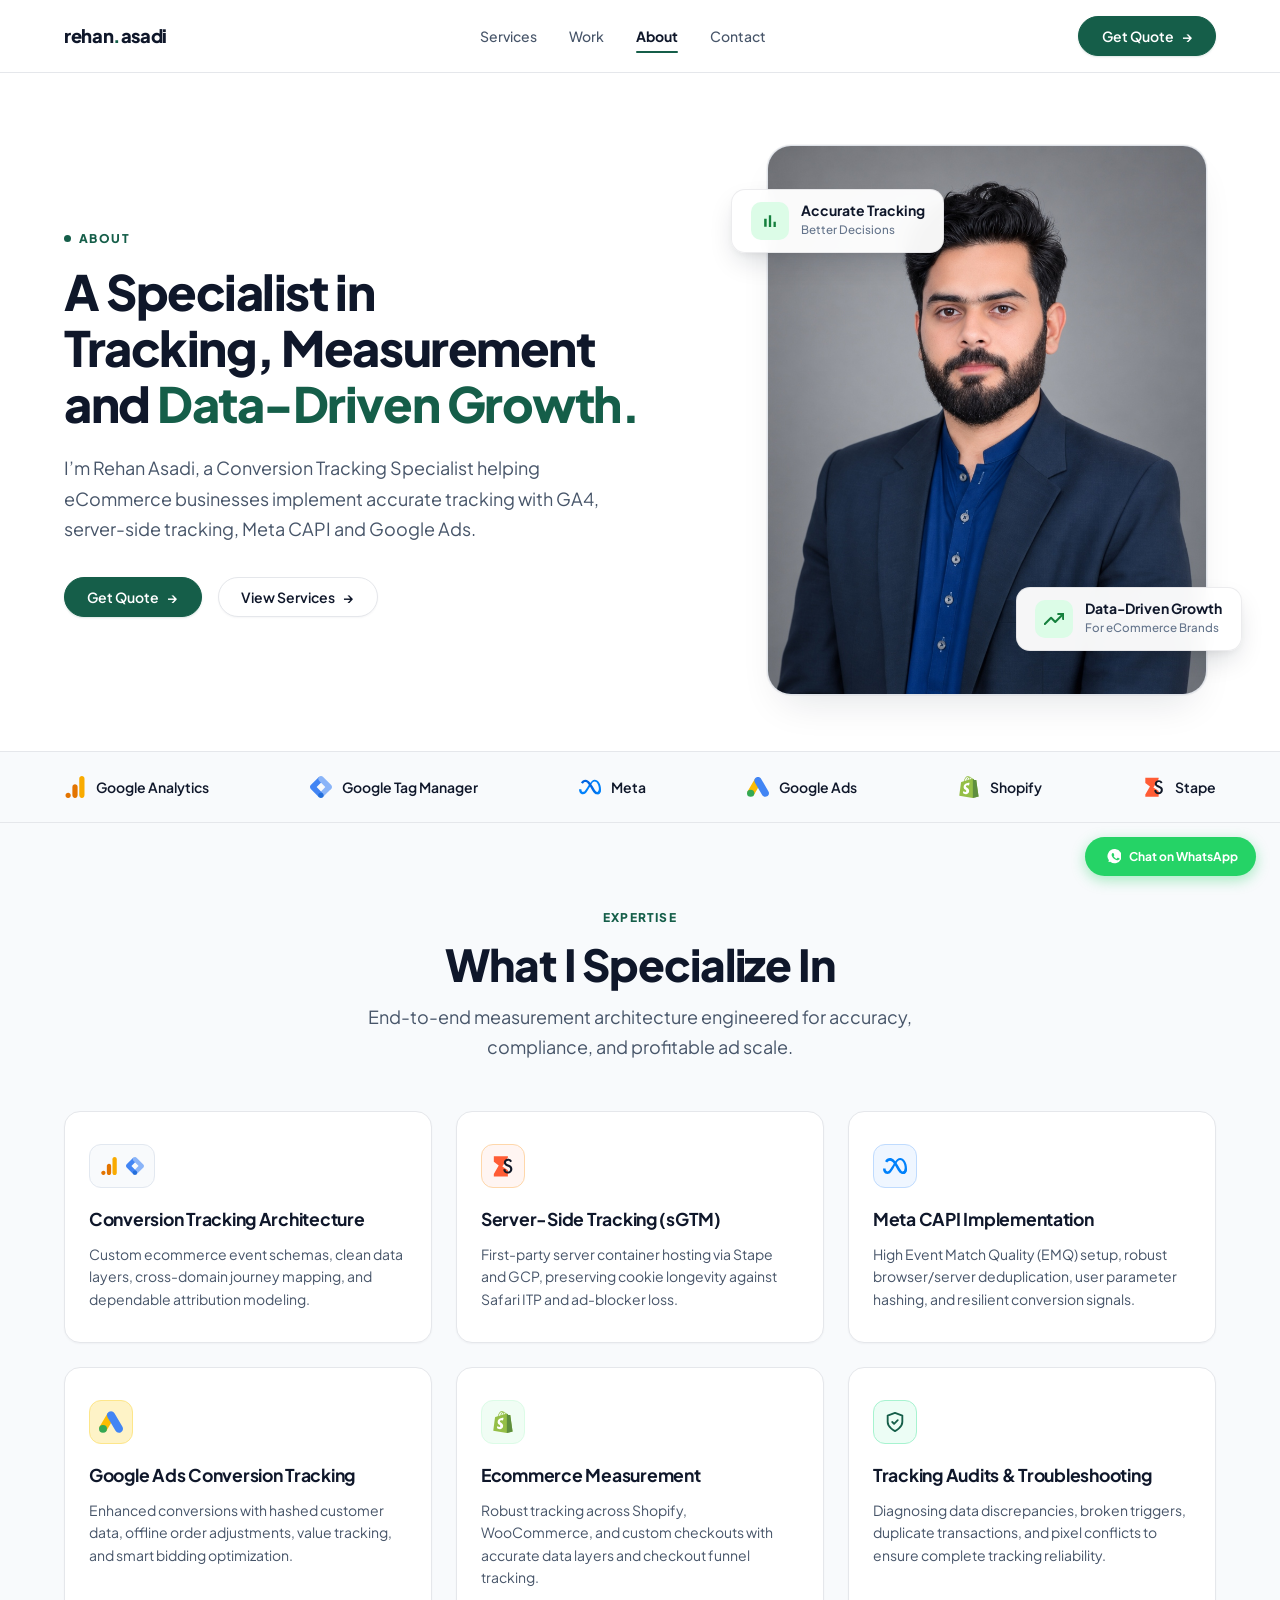
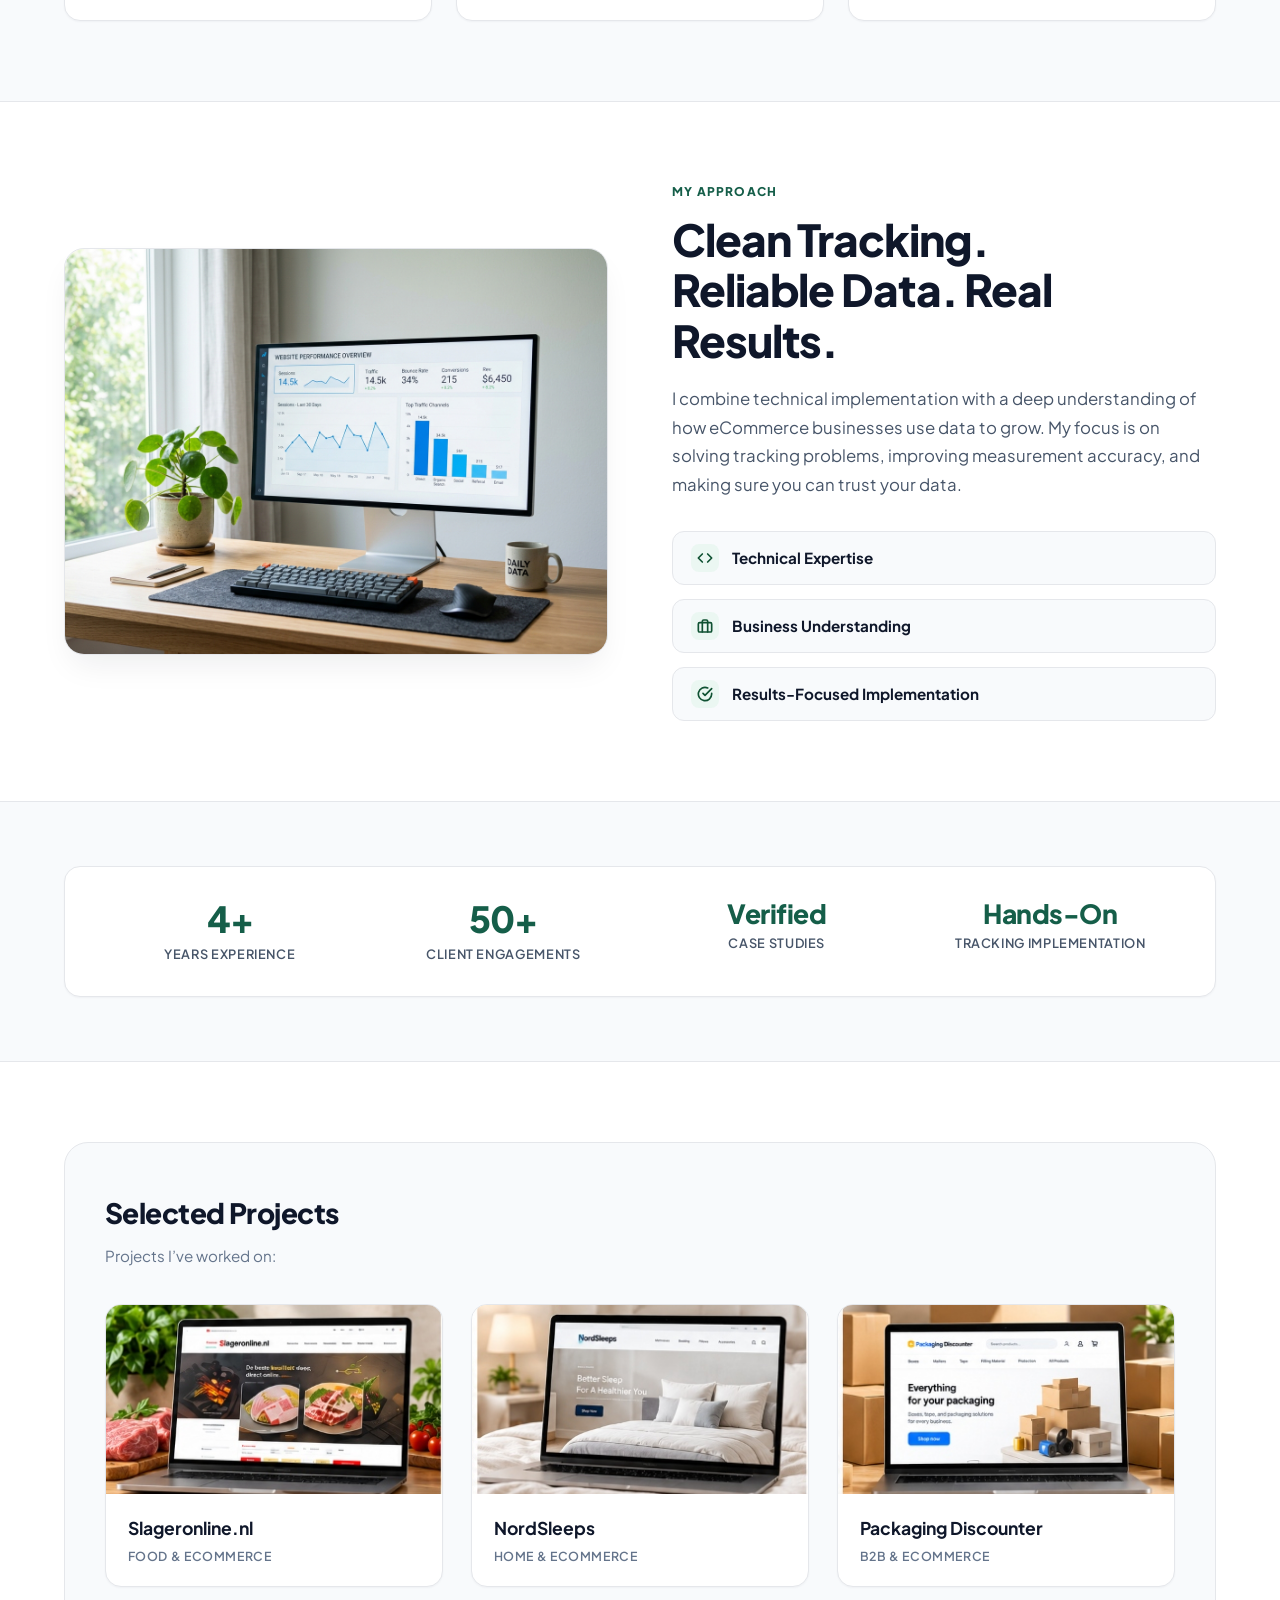
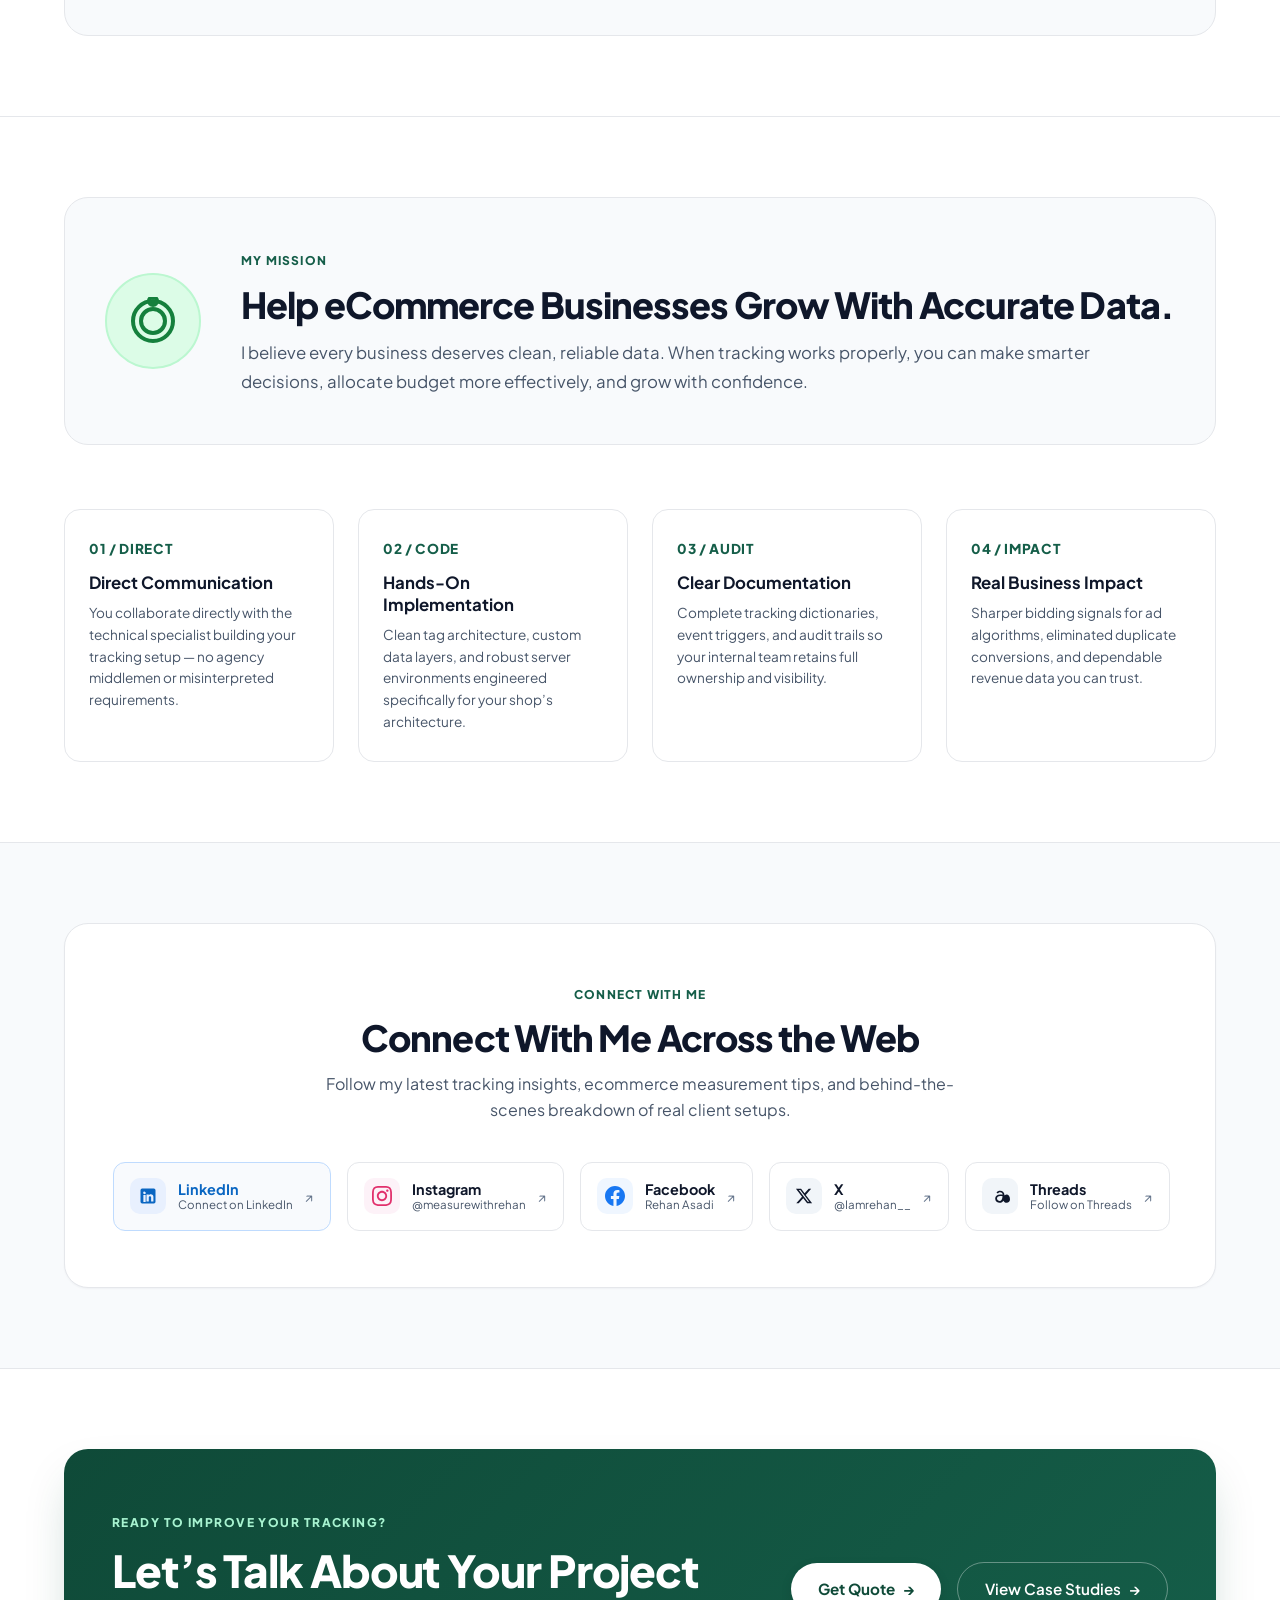
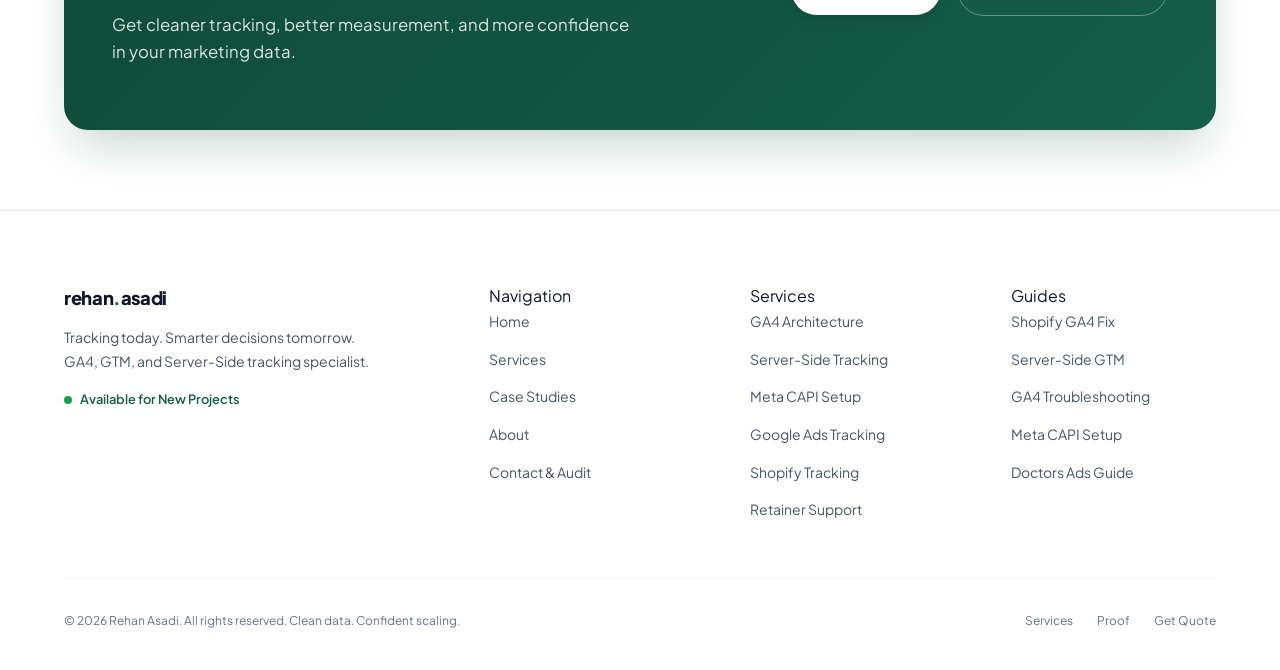
==== commit 76b57186: "Remove doctors guide from main navigation" ====
--- a/about.html
+++ b/about.html
@@ -86,7 +86,6 @@
           <a href="services.html">Services</a>
           <a href="case-studies.html">Work</a>
           <a href="about.html" class="active">About</a>
-          <a href="google-ads-for-doctors-guide.html">Doctors Guide</a>
           <a href="audit.html">Contact</a>
         </nav>
 
@@ -111,7 +110,6 @@
         <li><a href="services.html">Services</a></li>
         <li><a href="case-studies.html">Work / Case Studies</a></li>
         <li><a href="about.html" style="font-weight: 700; color: var(--ds-accent);">About</a></li>
-        <li><a href="google-ads-for-doctors-guide.html">Doctors Guide</a></li>
         <li><a href="audit.html">Contact</a></li>
       </ul>
       <a href="https://wa.me/13025603106?text=Hi%20Rehan%2C%20I%20would%20like%20to%20get%20a%20quote%20for%20tracking%20services." class="btn btn-primary" target="_blank" rel="noopener" style="width: 100%; text-align: center;">
--- a/assets/inner-pages.css
+++ b/assets/inner-pages.css
@@ -3328,6 +3328,19 @@
   box-shadow: 0 8px 20px -4px rgba(15, 23, 42, 0.15);
 }
 
+.about-social-disabled {
+  opacity: 0.7;
+  cursor: default;
+  pointer-events: none;
+  background-color: var(--ds-surface-subtle);
+}
+
+.about-social-disabled:hover {
+  transform: none !important;
+  box-shadow: none !important;
+  border-color: var(--ds-border) !important;
+}
+
 .about-social-icon {
   width: 36px;
   height: 36px;
@@ -3647,5 +3660,5036 @@
   }
 }
 
-
-
+/* ==========================================================================
+   AUDIT PAGE STYLES (OPTION B LOCKED)
+   ========================================================================== */
+
+/* 1. Hero Section */
+.audit-hero-section {
+  padding: 5rem 0 4rem;
+  background-color: #FFFFFF;
+  border-bottom: 1px solid var(--ds-border);
+}
+
+.audit-hero-grid {
+  display: grid;
+  grid-template-columns: 1fr 1.05fr;
+  gap: 3.5rem;
+  align-items: center;
+}
+
+.audit-eyebrow {
+  display: inline-flex;
+  align-items: center;
+  gap: 0.5rem;
+  font-size: var(--ds-text-xs);
+  font-weight: 800;
+  letter-spacing: 0.12em;
+  text-transform: uppercase;
+  color: var(--ds-accent);
+  margin-bottom: 1.25rem;
+}
+
+.audit-eyebrow-dot {
+  width: 7px;
+  height: 7px;
+  border-radius: 50%;
+  background-color: var(--ds-accent);
+  display: inline-block;
+}
+
+.audit-hero-h1 {
+  font-size: clamp(2.35rem, 4vw, 3.25rem);
+  font-weight: 800;
+  line-height: 1.15;
+  letter-spacing: -0.03em;
+  color: var(--ds-text);
+  margin-bottom: 1.35rem;
+}
+
+.audit-hero-accent {
+  color: var(--ds-accent);
+}
+
+.audit-hero-lead {
+  font-size: 1.05rem;
+  line-height: 1.65;
+  color: var(--ds-text-secondary);
+  margin-bottom: 2rem;
+  max-width: 540px;
+}
+
+.audit-hero-actions {
+  display: flex;
+  align-items: center;
+  gap: 1rem;
+  flex-wrap: wrap;
+}
+
+.audit-hero-wa-btn {
+  display: inline-flex;
+  align-items: center;
+  gap: 0.65rem;
+}
+
+.audit-hero-visual {
+  display: flex;
+  align-items: center;
+  gap: 1.5rem;
+  position: relative;
+}
+
+.audit-hero-img-wrap {
+  flex: 1;
+  box-sizing: border-box;
+  max-width: 100%;
+  border-radius: 16px;
+  overflow: hidden;
+  box-shadow: 0 20px 40px -15px rgba(15, 74, 56, 0.08);
+  background: #FFFFFF;
+  border: 1px solid var(--ds-border);
+  display: flex;
+  align-items: center;
+  justify-content: center;
+  padding: 1.25rem 1rem;
+  min-height: 220px;
+}
+
+.audit-hero-img {
+  width: 100%;
+  height: auto;
+  max-width: 100%;
+  object-fit: contain;
+  display: block;
+}
+
+.audit-hero-callouts {
+  display: flex;
+  flex-direction: column;
+  gap: 0.85rem;
+  width: 230px;
+  flex-shrink: 0;
+}
+
+.audit-callout-card {
+  background: #FFFFFF;
+  border: 1px solid var(--ds-border);
+  border-radius: var(--ds-radius-md);
+  padding: 0.85rem 1rem;
+  display: flex;
+  align-items: center;
+  gap: 0.75rem;
+  box-shadow: var(--ds-shadow-sm);
+  transition: transform 0.2s ease, box-shadow 0.2s ease, border-color 0.2s ease;
+}
+
+.audit-callout-card:hover {
+  transform: translateY(-2px);
+  box-shadow: var(--ds-shadow-md);
+  border-color: var(--ds-accent-border);
+}
+
+.audit-callout-icon {
+  width: 36px;
+  height: 36px;
+  min-width: 36px;
+  border-radius: 8px;
+  background-color: #ECFDF5;
+  color: var(--ds-accent);
+  display: flex;
+  align-items: center;
+  justify-content: center;
+}
+
+.audit-callout-icon svg {
+  width: 18px;
+  height: 18px;
+}
+
+.audit-callout-title {
+  font-size: 0.82rem;
+  font-weight: 700;
+  color: var(--ds-text);
+  line-height: 1.25;
+}
+
+.audit-callout-sub {
+  font-size: 0.7rem;
+  color: var(--ds-text-secondary);
+  line-height: 1.25;
+}
+
+/* 2. Platforms We Audit Strip */
+.audit-platforms-section {
+  padding: 2.25rem 0;
+  background-color: #FFFFFF;
+  border-bottom: 1px solid var(--ds-border);
+}
+
+.audit-platforms-bar {
+  display: flex;
+  align-items: center;
+  justify-content: space-between;
+  gap: 1.5rem;
+  flex-wrap: wrap;
+}
+
+.audit-platforms-label {
+  font-size: 0.85rem;
+  font-weight: 800;
+  text-transform: uppercase;
+  letter-spacing: 0.08em;
+  color: var(--ds-text);
+  white-space: nowrap;
+}
+
+.audit-platforms-list {
+  display: flex;
+  align-items: center;
+  gap: 2rem;
+  flex-wrap: wrap;
+}
+
+.audit-platform-item {
+  display: flex;
+  align-items: center;
+  gap: 0.65rem;
+  text-decoration: none;
+  font-size: 0.9rem;
+  font-weight: 600;
+  color: var(--ds-text);
+  transition: opacity 0.2s ease, transform 0.2s ease;
+}
+
+.audit-platform-item:hover {
+  opacity: 0.8;
+  transform: translateY(-1px);
+}
+
+.audit-platform-icon {
+  width: 22px;
+  height: 22px;
+  display: flex;
+  align-items: center;
+  justify-content: center;
+  flex-shrink: 0;
+}
+
+.audit-platform-icon svg {
+  width: 100%;
+  height: 100%;
+}
+
+/* 3. What My Audit Checks */
+.audit-checks-section {
+  padding: 5rem 0;
+  background-color: var(--ds-surface-subtle);
+  border-bottom: 1px solid var(--ds-border);
+}
+
+.audit-section-h2 {
+  font-size: clamp(1.85rem, 3vw, 2.35rem);
+  font-weight: 800;
+  letter-spacing: -0.025em;
+  line-height: 1.2;
+  color: var(--ds-text);
+  margin-bottom: 0.5rem;
+}
+
+.audit-checks-header {
+  margin-bottom: 3rem;
+}
+
+.audit-checks-grid {
+  display: grid;
+  grid-template-columns: repeat(3, 1fr);
+  gap: 1.5rem;
+}
+
+.audit-check-card {
+  background: #FFFFFF;
+  border: 1px solid var(--ds-border);
+  border-radius: var(--ds-radius-lg);
+  padding: 2rem 1.75rem;
+  display: flex;
+  flex-direction: column;
+  box-shadow: var(--ds-shadow-sm);
+  transition: transform 0.2s cubic-bezier(0.16, 1, 0.3, 1), box-shadow 0.2s cubic-bezier(0.16, 1, 0.3, 1), border-color 0.2s ease;
+}
+
+.audit-check-card:hover {
+  transform: translateY(-3px);
+  box-shadow: var(--ds-shadow-hover);
+  border-color: var(--ds-accent-border);
+}
+
+.audit-check-icon {
+  width: 44px;
+  height: 44px;
+  border-radius: 12px;
+  background-color: #ECFDF5;
+  border: 1px solid #A7F3D0;
+  display: flex;
+  align-items: center;
+  justify-content: center;
+  color: var(--ds-accent);
+  margin-bottom: 1.25rem;
+  flex-shrink: 0;
+}
+
+.audit-check-icon svg {
+  width: 22px;
+  height: 22px;
+}
+
+.audit-check-title {
+  font-size: 1.1rem;
+  font-weight: 700;
+  letter-spacing: -0.015em;
+  color: var(--ds-text);
+  margin-bottom: 0.65rem;
+  line-height: 1.3;
+}
+
+.audit-check-desc {
+  font-size: 0.875rem;
+  line-height: 1.6;
+  color: var(--ds-text-secondary);
+}
+
+/* 4. Common Issues & Deliverables (Two-Column Layout) */
+.audit-two-col-section {
+  padding: 5rem 0;
+  background-color: #FFFFFF;
+  border-bottom: 1px solid var(--ds-border);
+}
+
+.audit-two-col-grid {
+  display: grid;
+  grid-template-columns: 1fr 1fr;
+  gap: 2rem;
+}
+
+.audit-issues-card {
+  background: #FFFBFB;
+  border: 1px solid #FEE2E2;
+  border-radius: 20px;
+  padding: 2.75rem 2.5rem;
+}
+
+.audit-deliverables-card {
+  background: #F8FAF9;
+  border: 1px solid #D1FAE5;
+  border-radius: 20px;
+  padding: 2.75rem 2.5rem;
+}
+
+.audit-card-title {
+  font-size: 1.35rem;
+  font-weight: 800;
+  letter-spacing: -0.02em;
+  color: var(--ds-text);
+  margin-bottom: 1.75rem;
+  display: flex;
+  align-items: center;
+  gap: 0.65rem;
+}
+
+.audit-card-list {
+  display: flex;
+  flex-direction: column;
+  gap: 1.1rem;
+  list-style: none;
+}
+
+.audit-list-item {
+  display: flex;
+  align-items: flex-start;
+  gap: 0.85rem;
+  font-size: 0.95rem;
+  line-height: 1.5;
+  color: var(--ds-text);
+}
+
+.audit-issue-icon {
+  width: 22px;
+  height: 22px;
+  min-width: 22px;
+  border-radius: 50%;
+  background-color: #FEE2E2;
+  color: #DC2626;
+  display: flex;
+  align-items: center;
+  justify-content: center;
+  margin-top: 1px;
+}
+
+.audit-issue-icon svg {
+  width: 14px;
+  height: 14px;
+}
+
+.audit-check-item-icon {
+  width: 22px;
+  height: 22px;
+  min-width: 22px;
+  border-radius: 50%;
+  background-color: #D1FAE5;
+  color: #059669;
+  display: flex;
+  align-items: center;
+  justify-content: center;
+  margin-top: 1px;
+}
+
+.audit-check-item-icon svg {
+  width: 13px;
+  height: 13px;
+}
+
+/* 5. My Audit Process */
+.audit-process-section {
+  padding: 5rem 0;
+  background-color: var(--ds-surface-subtle);
+  border-bottom: 1px solid var(--ds-border);
+}
+
+.audit-process-header {
+  margin-bottom: 3rem;
+}
+
+.audit-process-grid {
+  display: grid;
+  grid-template-columns: repeat(4, 1fr);
+  gap: 1.5rem;
+  position: relative;
+}
+
+.audit-step-card {
+  background: #FFFFFF;
+  border: 1px solid var(--ds-border);
+  border-radius: var(--ds-radius-lg);
+  padding: 2rem 1.65rem;
+  display: flex;
+  flex-direction: column;
+  position: relative;
+  box-shadow: var(--ds-shadow-sm);
+  transition: transform 0.2s ease, box-shadow 0.2s ease;
+}
+
+.audit-step-card:hover {
+  transform: translateY(-3px);
+  box-shadow: var(--ds-shadow-hover);
+}
+
+.audit-step-top {
+  display: flex;
+  align-items: center;
+  justify-content: space-between;
+  margin-bottom: 1.25rem;
+}
+
+.audit-step-num {
+  width: 40px;
+  height: 40px;
+  border-radius: 50%;
+  background-color: #0F4A38;
+  color: #FFFFFF;
+  display: flex;
+  align-items: center;
+  justify-content: center;
+  font-size: 0.85rem;
+  font-weight: 800;
+  letter-spacing: 0.05em;
+}
+
+.audit-step-arrow {
+  color: var(--ds-border-strong);
+  font-size: 1.25rem;
+}
+
+.audit-step-title {
+  font-size: 1.15rem;
+  font-weight: 700;
+  color: var(--ds-text);
+  margin-bottom: 0.5rem;
+}
+
+.audit-step-desc {
+  font-size: 0.875rem;
+  line-height: 1.6;
+  color: var(--ds-text-secondary);
+}
+
+/* 6. Selected Projects */
+.audit-projects-section {
+  padding: 5rem 0;
+  background-color: #FFFFFF;
+  border-bottom: 1px solid var(--ds-border);
+}
+
+.audit-projects-top {
+  display: flex;
+  align-items: center;
+  justify-content: space-between;
+  margin-bottom: 2.5rem;
+}
+
+.audit-projects-link {
+  font-size: 0.95rem;
+  font-weight: 700;
+  color: var(--ds-accent);
+  text-decoration: none;
+  display: inline-flex;
+  align-items: center;
+  gap: 0.4rem;
+  transition: opacity 0.2s ease;
+}
+
+.audit-projects-link:hover {
+  opacity: 0.8;
+  text-decoration: underline;
+}
+
+.audit-projects-grid {
+  display: grid;
+  grid-template-columns: repeat(3, 1fr);
+  gap: 1.75rem;
+}
+
+.audit-project-card {
+  background: #FFFFFF;
+  border: 1px solid var(--ds-border);
+  border-radius: var(--ds-radius-lg);
+  overflow: hidden;
+  text-decoration: none;
+  display: flex;
+  flex-direction: column;
+  box-shadow: var(--ds-shadow-sm);
+  transition: all 0.2s cubic-bezier(0.16, 1, 0.3, 1);
+}
+
+.audit-project-card:hover {
+  border-color: var(--ds-accent-border);
+  transform: translateY(-4px);
+  box-shadow: var(--ds-shadow-hover);
+}
+
+.audit-project-thumb {
+  width: 100%;
+  aspect-ratio: 16 / 9;
+  overflow: hidden;
+  background-color: #E2E8F0;
+}
+
+.audit-project-thumb img {
+  width: 100%;
+  height: 100%;
+  object-fit: cover;
+  transition: transform 0.3s ease;
+}
+
+.audit-project-card:hover .audit-project-thumb img {
+  transform: scale(1.04);
+}
+
+.audit-project-body {
+  padding: 1.25rem 1.35rem;
+  display: flex;
+  flex-direction: column;
+}
+
+.audit-project-name {
+  font-size: 1.05rem;
+  font-weight: 700;
+  color: var(--ds-text);
+  margin-bottom: 0.35rem;
+}
+
+.audit-project-tag {
+  font-size: 0.85rem;
+  color: var(--ds-text-secondary);
+  line-height: 1.4;
+  margin-bottom: 0.5rem;
+}
+
+.audit-project-cat {
+  font-size: 0.75rem;
+  font-weight: 700;
+  text-transform: uppercase;
+  letter-spacing: 0.05em;
+  color: var(--ds-accent);
+}
+
+/* 7. Frequently Asked Questions */
+.audit-faq-section {
+  padding: 5rem 0;
+  background-color: var(--ds-surface-subtle);
+  border-bottom: 1px solid var(--ds-border);
+}
+
+.audit-faq-header {
+  margin-bottom: 3rem;
+}
+
+.audit-faq-grid {
+  display: grid;
+  grid-template-columns: 1fr 1fr;
+  gap: 1.5rem 2rem;
+}
+
+.audit-faq-col {
+  display: flex;
+  flex-direction: column;
+  gap: 1.25rem;
+}
+
+.audit-faq-item {
+  background: #FFFFFF;
+  border: 1px solid var(--ds-border);
+  border-radius: var(--ds-radius-md);
+  overflow: hidden;
+  box-shadow: var(--ds-shadow-sm);
+  transition: border-color 0.2s ease, box-shadow 0.2s ease;
+}
+
+.audit-faq-item[open] {
+  border-color: var(--ds-accent-border);
+  box-shadow: var(--ds-shadow-md);
+}
+
+.audit-faq-question {
+  padding: 1.25rem 1.35rem;
+  font-size: 1rem;
+  font-weight: 700;
+  color: var(--ds-text);
+  cursor: pointer;
+  list-style: none;
+  display: flex;
+  align-items: center;
+  justify-content: space-between;
+  gap: 1rem;
+  user-select: none;
+}
+
+.audit-faq-question::-webkit-details-marker {
+  display: none;
+}
+
+.audit-faq-toggle {
+  width: 22px;
+  height: 22px;
+  min-width: 22px;
+  border-radius: 50%;
+  background-color: var(--ds-surface-subtle);
+  border: 1px solid var(--ds-border);
+  display: flex;
+  align-items: center;
+  justify-content: center;
+  font-size: 1rem;
+  line-height: 1;
+  color: var(--ds-text-secondary);
+  transition: transform 0.2s ease, background-color 0.2s ease, color 0.2s ease;
+}
+
+.audit-faq-item[open] .audit-faq-toggle {
+  transform: rotate(45deg);
+  background-color: #DCFCE7;
+  color: #15803D;
+  border-color: #BBF7D0;
+}
+
+.audit-faq-answer {
+  padding: 0 1.35rem 1.35rem;
+  font-size: 0.9rem;
+  line-height: 1.65;
+  color: var(--ds-text-secondary);
+  border-top: 1px solid transparent;
+}
+
+/* 8. Final CTA Banner */
+.audit-cta-section {
+  padding: 5rem 0;
+  background-color: #FFFFFF;
+}
+
+.audit-cta-banner {
+  background: linear-gradient(135deg, #0F4A38 0%, #155E49 100%);
+  border-radius: 24px;
+  padding: 4rem 3.5rem;
+  color: #FFFFFF;
+  display: grid;
+  grid-template-columns: 1.2fr 0.8fr;
+  gap: 3rem;
+  align-items: center;
+  position: relative;
+  overflow: hidden;
+  box-shadow: 0 24px 48px -12px rgba(15, 74, 56, 0.25);
+}
+
+.audit-cta-eyebrow {
+  display: inline-flex;
+  align-items: center;
+  gap: 0.5rem;
+  font-size: var(--ds-text-xs);
+  font-weight: 800;
+  letter-spacing: 0.12em;
+  text-transform: uppercase;
+  color: #A7F3D0;
+  margin-bottom: 0.85rem;
+}
+
+.audit-cta-title {
+  font-size: clamp(2rem, 3.5vw, 2.75rem);
+  font-weight: 800;
+  line-height: 1.15;
+  letter-spacing: -0.025em;
+  color: #FFFFFF;
+  margin-bottom: 1rem;
+}
+
+.audit-cta-desc {
+  font-size: 1.05rem;
+  line-height: 1.6;
+  color: rgba(255, 255, 255, 0.85);
+  max-width: 520px;
+  margin-bottom: 2rem;
+}
+
+.audit-cta-actions {
+  display: flex;
+  align-items: center;
+  gap: 1rem;
+  flex-wrap: wrap;
+}
+
+.audit-cta-btn-white {
+  display: inline-flex;
+  align-items: center;
+  gap: 0.5rem;
+  padding: 0.85rem 1.65rem;
+  background-color: #FFFFFF;
+  color: #0F4A38;
+  font-size: 0.95rem;
+  font-weight: 700;
+  border-radius: var(--ds-radius-full);
+  text-decoration: none;
+  transition: all 0.2s ease;
+  box-shadow: 0 4px 12px rgba(0, 0, 0, 0.1);
+}
+
+.audit-cta-btn-white:hover {
+  background-color: #F8FAFC;
+  transform: translateY(-2px);
+  box-shadow: 0 6px 16px rgba(0, 0, 0, 0.15);
+}
+
+.audit-cta-btn-outline {
+  display: inline-flex;
+  align-items: center;
+  gap: 0.5rem;
+  padding: 0.85rem 1.65rem;
+  background-color: transparent;
+  color: #FFFFFF;
+  font-size: 0.95rem;
+  font-weight: 600;
+  border-radius: var(--ds-radius-full);
+  border: 1px solid rgba(255, 255, 255, 0.35);
+  text-decoration: none;
+  transition: all 0.2s ease;
+}
+
+.audit-cta-btn-outline:hover {
+  background-color: rgba(255, 255, 255, 0.1);
+  border-color: #FFFFFF;
+}
+
+.audit-cta-visual {
+  display: flex;
+  justify-content: center;
+  align-items: center;
+}
+
+.audit-cta-visual img {
+  width: 100%;
+  max-width: 500px;
+  height: auto;
+  border-radius: 12px;
+  filter: drop-shadow(0 15px 30px rgba(0, 0, 0, 0.2));
+}
+
+/* Responsive Breakpoints */
+@media (max-width: 1024px) {
+  .audit-hero-grid {
+    grid-template-columns: 1fr;
+    gap: 3rem;
+  }
+  .audit-hero-visual {
+    flex-direction: column;
+    width: 100%;
+  }
+  .audit-hero-img-wrap {
+    width: 100%;
+    min-height: auto;
+    padding: 1rem 0.75rem;
+  }
+  .audit-hero-callouts {
+    width: 100%;
+    display: grid;
+    grid-template-columns: repeat(3, 1fr);
+    gap: 0.75rem;
+  }
+  .audit-checks-grid {
+    grid-template-columns: repeat(2, 1fr);
+  }
+  .audit-process-grid {
+    grid-template-columns: repeat(2, 1fr);
+  }
+  .audit-cta-banner {
+    grid-template-columns: 1fr;
+    gap: 2.5rem;
+    padding: 3rem 2rem;
+  }
+}
+
+@media (max-width: 768px) {
+  .audit-hero-section {
+    padding: 3.5rem 0 2.5rem;
+  }
+  .audit-hero-h1 {
+    font-size: clamp(2rem, 6vw, 2.5rem);
+  }
+  .audit-platforms-bar {
+    flex-direction: column;
+    align-items: flex-start;
+    gap: 1rem;
+  }
+  .audit-platforms-list {
+    display: grid;
+    grid-template-columns: repeat(3, 1fr);
+    gap: 1rem 0.75rem;
+    width: 100%;
+  }
+  .audit-two-col-grid {
+    grid-template-columns: 1fr;
+    gap: 1.5rem;
+  }
+  .audit-issues-card,
+  .audit-deliverables-card {
+    padding: 2.25rem 1.5rem;
+  }
+  .audit-projects-top {
+    flex-direction: column;
+    align-items: flex-start;
+    gap: 0.75rem;
+  }
+  .audit-projects-grid {
+    grid-template-columns: 1fr;
+    gap: 1.5rem;
+  }
+  .audit-faq-grid {
+    grid-template-columns: 1fr;
+    gap: 1.25rem;
+  }
+}
+
+@media (max-width: 640px) {
+  .audit-hero-img-wrap {
+    padding: 0.75rem 0.5rem;
+  }
+  .audit-hero-callouts {
+    grid-template-columns: 1fr;
+  }
+  .audit-checks-grid {
+    grid-template-columns: 1fr;
+  }
+  .audit-process-grid {
+    grid-template-columns: 1fr;
+  }
+  .audit-platforms-list {
+    grid-template-columns: repeat(2, 1fr);
+  }
+  .audit-hero-actions {
+    flex-direction: column;
+    width: 100%;
+  }
+  .audit-hero-actions .btn {
+    width: 100%;
+    justify-content: center;
+  }
+  .audit-cta-actions {
+    flex-direction: column;
+    width: 100%;
+  }
+  .audit-cta-btn-white,
+  .audit-cta-btn-outline {
+    width: 100%;
+    justify-content: center;
+  }
+}
+
+@media (prefers-reduced-motion: reduce) {
+  .audit-check-card:hover,
+  .audit-callout-card:hover,
+  .audit-step-card:hover,
+  .audit-project-card:hover,
+  .audit-project-card:hover .audit-project-thumb img {
+    transform: none !important;
+    transition: none !important;
+  }
+}
+
+/* ==========================================================================
+   META CAPI SETUP PAGE STYLES (.capi-*)
+   Scoped styles matching approved Option B architecture and design system
+   ========================================================================== */
+
+.capi-hero-section {
+  padding: 4.5rem 0 3.5rem;
+  background-color: #FFFFFF;
+  border-bottom: 1px solid var(--ds-border);
+  position: relative;
+}
+
+.capi-hero-grid {
+  display: grid;
+  grid-template-columns: 1.05fr 1fr;
+  gap: 3.5rem;
+  align-items: center;
+}
+
+.capi-hero-content {
+  display: flex;
+  flex-direction: column;
+}
+
+.capi-eyebrow {
+  display: inline-flex;
+  align-items: center;
+  gap: 0.5rem;
+  font-size: 0.8rem;
+  font-weight: 700;
+  letter-spacing: 0.08em;
+  text-transform: uppercase;
+  color: var(--ds-accent);
+  margin-bottom: 1.25rem;
+}
+
+.capi-eyebrow-dot {
+  width: 7px;
+  height: 7px;
+  border-radius: 50%;
+  background-color: var(--ds-accent);
+}
+
+.capi-hero-h1 {
+  font-size: clamp(2.35rem, 4vw, 3.25rem);
+  font-weight: 800;
+  line-height: 1.12;
+  letter-spacing: -0.03em;
+  color: var(--ds-text);
+  margin-bottom: 1.25rem;
+}
+
+.capi-hero-h1 .hero-highlight {
+  color: var(--ds-accent);
+}
+
+.capi-hero-lead {
+  font-size: 1.08rem;
+  line-height: 1.65;
+  color: var(--ds-text-secondary);
+  margin-bottom: 2rem;
+  max-width: 560px;
+}
+
+.capi-hero-actions {
+  display: flex;
+  align-items: center;
+  gap: 1rem;
+  flex-wrap: wrap;
+}
+
+.capi-hero-visual-wrap {
+  background: #FFFFFF;
+  border: 1px solid var(--ds-border);
+  border-radius: 16px;
+  box-shadow: 0 10px 30px rgba(0, 0, 0, 0.04);
+  overflow: hidden;
+  display: flex;
+  align-items: center;
+  justify-content: center;
+  padding: 0.5rem;
+}
+
+.capi-hero-img {
+  width: 100%;
+  height: auto;
+  object-fit: contain;
+  display: block;
+  border-radius: 12px;
+}
+
+/* Platform Strip */
+.capi-platforms-strip {
+  background-color: var(--ds-surface-subtle);
+  border-bottom: 1px solid var(--ds-border);
+  padding: 1.25rem 0;
+}
+
+.capi-platforms-inner {
+  display: flex;
+  align-items: center;
+  justify-content: space-between;
+  gap: 2rem;
+  flex-wrap: wrap;
+}
+
+.capi-platforms-label {
+  font-size: 0.82rem;
+  font-weight: 700;
+  color: var(--ds-text-secondary);
+  text-transform: uppercase;
+  letter-spacing: 0.06em;
+  white-space: nowrap;
+}
+
+.capi-platforms-list {
+  display: flex;
+  align-items: center;
+  gap: 2rem;
+  flex-wrap: wrap;
+}
+
+.capi-platform-item {
+  display: inline-flex;
+  align-items: center;
+  gap: 0.5rem;
+  font-size: 0.88rem;
+  font-weight: 700;
+  color: var(--ds-text);
+  text-decoration: none;
+}
+
+.capi-platform-item svg {
+  display: block;
+  flex-shrink: 0;
+}
+
+/* What's Included Section */
+.capi-included-section {
+  padding: 5rem 0;
+  background-color: #FFFFFF;
+  border-bottom: 1px solid var(--ds-border);
+}
+
+.capi-sec-header {
+  margin-bottom: 2.5rem;
+}
+
+.capi-sec-h2 {
+  font-size: clamp(1.85rem, 3.2vw, 2.35rem);
+  font-weight: 800;
+  letter-spacing: -0.025em;
+  color: var(--ds-text);
+  line-height: 1.2;
+}
+
+.capi-sec-sub {
+  font-size: 1rem;
+  color: var(--ds-text-secondary);
+  margin-top: 0.5rem;
+  line-height: 1.6;
+}
+
+.capi-two-col-layout {
+  display: grid;
+  grid-template-columns: 1.35fr 1fr;
+  gap: 2rem;
+  align-items: start;
+}
+
+.capi-cards-subgrid {
+  display: grid;
+  grid-template-columns: repeat(2, 1fr);
+  gap: 1.25rem;
+}
+
+.capi-card {
+  background: #FFFFFF;
+  border: 1px solid var(--ds-border);
+  border-radius: 14px;
+  padding: 1.4rem;
+  transition: transform 0.2s ease, box-shadow 0.2s ease, border-color 0.2s ease;
+  display: flex;
+  flex-direction: column;
+  gap: 0.75rem;
+}
+
+.capi-card:hover {
+  transform: translateY(-2px);
+  box-shadow: 0 8px 24px rgba(0, 0, 0, 0.06);
+  border-color: var(--ds-accent-border);
+}
+
+.capi-card-icon-wrap {
+  width: 44px;
+  height: 44px;
+  border-radius: 10px;
+  background: #ECFDF5;
+  color: var(--ds-accent);
+  display: flex;
+  align-items: center;
+  justify-content: center;
+}
+
+.capi-card-title {
+  font-size: 1.02rem;
+  font-weight: 700;
+  color: var(--ds-text);
+  letter-spacing: -0.01em;
+}
+
+.capi-card-desc {
+  font-size: 0.88rem;
+  line-height: 1.5;
+  color: var(--ds-text-secondary);
+}
+
+/* Issues Panel (Dark Forest Green) */
+.capi-issues-panel {
+  background-color: #062E20;
+  color: #FFFFFF;
+  border-radius: 16px;
+  padding: 2.25rem 2rem;
+  box-shadow: 0 12px 36px rgba(6, 46, 32, 0.15);
+  border: 1px solid rgba(255, 255, 255, 0.1);
+  display: flex;
+  flex-direction: column;
+}
+
+.capi-issues-title {
+  font-size: 1.3rem;
+  font-weight: 800;
+  color: #FFFFFF;
+  margin-bottom: 1.5rem;
+  letter-spacing: -0.02em;
+}
+
+.capi-issues-list {
+  display: flex;
+  flex-direction: column;
+  gap: 1rem;
+  list-style: none;
+  padding: 0;
+  margin: 0;
+}
+
+.capi-issue-item {
+  display: flex;
+  align-items: center;
+  gap: 0.85rem;
+  font-size: 0.92rem;
+  font-weight: 500;
+  color: rgba(255, 255, 255, 0.92);
+  line-height: 1.4;
+}
+
+.capi-issue-badge {
+  width: 24px;
+  height: 24px;
+  border-radius: 50%;
+  background-color: #EF4444;
+  color: #FFFFFF;
+  display: flex;
+  align-items: center;
+  justify-content: center;
+  flex-shrink: 0;
+  font-size: 0.75rem;
+  font-weight: 700;
+}
+
+/* How Meta CAPI Works Section */
+.capi-workflow-section {
+  padding: 5rem 0;
+  background-color: var(--ds-surface-subtle);
+  border-bottom: 1px solid var(--ds-border);
+}
+
+.capi-workflow-grid {
+  display: grid;
+  grid-template-columns: 1.25fr 1fr;
+  gap: 2.5rem;
+  align-items: stretch;
+}
+
+.capi-workflow-box {
+  background: #FFFFFF;
+  border: 1px solid var(--ds-border);
+  border-radius: 16px;
+  padding: 2.25rem 2rem;
+  display: flex;
+  flex-direction: column;
+  box-shadow: 0 6px 24px rgba(0, 0, 0, 0.03);
+}
+
+.capi-workflow-title {
+  font-size: 1.4rem;
+  font-weight: 800;
+  color: var(--ds-text);
+  margin-bottom: 2.25rem;
+  letter-spacing: -0.02em;
+}
+
+.capi-diagram-steps {
+  display: flex;
+  align-items: flex-start;
+  justify-content: space-between;
+  gap: 0.75rem;
+  position: relative;
+  margin-top: auto;
+  margin-bottom: auto;
+}
+
+.capi-step {
+  flex: 1;
+  display: flex;
+  flex-direction: column;
+  align-items: center;
+  text-align: center;
+}
+
+.capi-step-bubble {
+  position: relative;
+  width: 68px;
+  height: 68px;
+  border-radius: 50%;
+  background: #EFF6FF;
+  border: 2px solid #BFDBFE;
+  display: flex;
+  align-items: center;
+  justify-content: center;
+  margin-bottom: 1rem;
+  color: #2563EB;
+}
+
+.capi-step-num {
+  position: absolute;
+  top: -6px;
+  right: -6px;
+  width: 22px;
+  height: 22px;
+  border-radius: 50%;
+  background: var(--ds-accent);
+  color: #FFFFFF;
+  font-size: 0.75rem;
+  font-weight: 700;
+  display: flex;
+  align-items: center;
+  justify-content: center;
+  box-shadow: 0 2px 6px rgba(0,0,0,0.15);
+}
+
+.capi-step-name {
+  font-size: 0.95rem;
+  font-weight: 700;
+  color: var(--ds-text);
+  margin-bottom: 0.4rem;
+}
+
+.capi-step-desc {
+  font-size: 0.8rem;
+  line-height: 1.45;
+  color: var(--ds-text-secondary);
+  max-width: 170px;
+}
+
+.capi-flow-arrow {
+  display: flex;
+  align-items: center;
+  justify-content: center;
+  color: #94A3B8;
+  margin-top: 1.5rem;
+  flex-shrink: 0;
+}
+
+/* Benefits Grid (Why Use Meta CAPI? & What You'll Get) */
+.capi-benefits-grid {
+  display: grid;
+  grid-template-columns: repeat(2, 1fr);
+  gap: 1.25rem;
+}
+
+.capi-mint-card {
+  background: #F0FDF4;
+  border: 1px solid #BBF7D0;
+  border-radius: 14px;
+  padding: 1.75rem 1.5rem;
+  display: flex;
+  flex-direction: column;
+}
+
+.capi-mint-title {
+  font-size: 1.15rem;
+  font-weight: 800;
+  color: #064E3B;
+  margin-bottom: 1.25rem;
+  letter-spacing: -0.01em;
+}
+
+.capi-mint-list {
+  display: flex;
+  flex-direction: column;
+  gap: 0.85rem;
+  list-style: none;
+  padding: 0;
+  margin: 0;
+}
+
+.capi-mint-item {
+  display: flex;
+  align-items: flex-start;
+  gap: 0.65rem;
+  font-size: 0.88rem;
+  font-weight: 600;
+  color: #166534;
+  line-height: 1.4;
+}
+
+.capi-mint-check {
+  width: 18px;
+  height: 18px;
+  border-radius: 50%;
+  background: var(--ds-accent);
+  color: #FFFFFF;
+  display: flex;
+  align-items: center;
+  justify-content: center;
+  flex-shrink: 0;
+  margin-top: 2px;
+}
+
+/* Platforms & Integrations Section */
+.capi-integrations-section {
+  padding: 4.5rem 0;
+  background-color: #FFFFFF;
+  border-bottom: 1px solid var(--ds-border);
+}
+
+.capi-integrations-grid {
+  display: grid;
+  grid-template-columns: repeat(6, 1fr);
+  gap: 1.25rem;
+  margin-top: 2.5rem;
+}
+
+.capi-integration-card {
+  background: #FFFFFF;
+  border: 1px solid var(--ds-border);
+  border-radius: 12px;
+  padding: 1.75rem 1rem;
+  display: flex;
+  flex-direction: column;
+  align-items: center;
+  justify-content: center;
+  gap: 0.85rem;
+  text-align: center;
+  transition: all 0.2s ease;
+}
+
+.capi-integration-card:hover {
+  border-color: var(--ds-accent-border);
+  box-shadow: 0 6px 20px rgba(0, 0, 0, 0.05);
+  transform: translateY(-2px);
+}
+
+.capi-integration-icon {
+  display: flex;
+  align-items: center;
+  justify-content: center;
+  height: 40px;
+}
+
+.capi-integration-name {
+  font-size: 0.88rem;
+  font-weight: 700;
+  color: var(--ds-text);
+}
+
+/* Real Client Examples Section */
+.capi-projects-section {
+  padding: 5rem 0;
+  background-color: var(--ds-surface-subtle);
+  border-bottom: 1px solid var(--ds-border);
+}
+
+.capi-projects-top {
+  display: flex;
+  align-items: center;
+  justify-content: space-between;
+  margin-bottom: 2.5rem;
+  flex-wrap: wrap;
+  gap: 1rem;
+}
+
+.capi-projects-link {
+  font-size: 0.95rem;
+  font-weight: 700;
+  color: var(--ds-accent);
+  text-decoration: none;
+  display: inline-flex;
+  align-items: center;
+  gap: 0.35rem;
+  transition: color 0.15s ease;
+}
+
+.capi-projects-link:hover {
+  color: var(--ds-accent-hover);
+  text-decoration: underline;
+}
+
+.capi-projects-grid {
+  display: grid;
+  grid-template-columns: repeat(3, 1fr);
+  gap: 1.5rem;
+}
+
+.capi-project-card {
+  background: #FFFFFF;
+  border: 1px solid var(--ds-border);
+  border-radius: 14px;
+  overflow: hidden;
+  text-decoration: none;
+  color: inherit;
+  display: flex;
+  flex-direction: column;
+  transition: transform 0.2s ease, box-shadow 0.2s ease, border-color 0.2s ease;
+}
+
+.capi-project-card:hover {
+  transform: translateY(-3px);
+  box-shadow: 0 10px 28px rgba(0, 0, 0, 0.08);
+  border-color: var(--ds-accent-border);
+}
+
+.capi-project-thumb {
+  height: 180px;
+  overflow: hidden;
+  background: #0F172A;
+  display: flex;
+  align-items: center;
+  justify-content: center;
+}
+
+.capi-project-thumb img {
+  width: 100%;
+  height: 100%;
+  object-fit: cover;
+  transition: transform 0.3s ease;
+}
+
+.capi-project-card:hover .capi-project-thumb img {
+  transform: scale(1.03);
+}
+
+.capi-project-body {
+  padding: 1.25rem 1.4rem;
+}
+
+.capi-project-title {
+  font-size: 1.05rem;
+  font-weight: 800;
+  color: var(--ds-text);
+  margin-bottom: 0.25rem;
+}
+
+.capi-project-desc {
+  font-size: 0.85rem;
+  color: var(--ds-text-secondary);
+}
+
+/* Frequently Asked Questions Section */
+.capi-faq-section {
+  padding: 5rem 0;
+  background-color: #FFFFFF;
+  border-bottom: 1px solid var(--ds-border);
+}
+
+.capi-faq-grid {
+  display: grid;
+  grid-template-columns: repeat(2, 1fr);
+  gap: 1.25rem;
+  margin-top: 2.5rem;
+}
+
+.capi-faq-col {
+  display: flex;
+  flex-direction: column;
+  gap: 1rem;
+}
+
+.capi-faq-details {
+  background: #FFFFFF;
+  border: 1px solid var(--ds-border);
+  border-radius: 12px;
+  transition: border-color 0.2s ease, box-shadow 0.2s ease;
+  overflow: hidden;
+}
+
+.capi-faq-details[open] {
+  border-color: var(--ds-accent-border);
+  box-shadow: 0 4px 16px rgba(0, 0, 0, 0.04);
+}
+
+.capi-faq-summary {
+  padding: 1.15rem 1.25rem;
+  font-size: 0.95rem;
+  font-weight: 700;
+  color: var(--ds-text);
+  cursor: pointer;
+  list-style: none;
+  display: flex;
+  align-items: center;
+  justify-content: space-between;
+  gap: 1rem;
+}
+
+.capi-faq-summary::-webkit-details-marker {
+  display: none;
+}
+
+.capi-faq-plus {
+  font-size: 1.25rem;
+  font-weight: 500;
+  color: var(--ds-accent);
+  transition: transform 0.2s ease;
+  line-height: 1;
+  flex-shrink: 0;
+}
+
+.capi-faq-details[open] .capi-faq-plus {
+  transform: rotate(45deg);
+}
+
+.capi-faq-answer {
+  padding: 0 1.25rem 1.25rem;
+  font-size: 0.88rem;
+  line-height: 1.65;
+  color: var(--ds-text-secondary);
+  border-top: 1px solid var(--ds-border-subtle);
+  margin-top: 0.25rem;
+  padding-top: 0.85rem;
+}
+
+/* Responsive Media Queries */
+@media (max-width: 1024px) {
+  .capi-hero-grid {
+    grid-template-columns: 1fr;
+    gap: 2.5rem;
+  }
+  .capi-two-col-layout {
+    grid-template-columns: 1fr;
+    gap: 2rem;
+  }
+  .capi-workflow-grid {
+    grid-template-columns: 1fr;
+    gap: 2rem;
+  }
+  .capi-integrations-grid {
+    grid-template-columns: repeat(3, 1fr);
+  }
+  .capi-projects-grid {
+    grid-template-columns: repeat(2, 1fr);
+  }
+  .capi-faq-grid {
+    grid-template-columns: 1fr;
+  }
+}
+
+@media (max-width: 768px) {
+  .capi-hero-section {
+    padding: 3.5rem 0 2.5rem;
+  }
+  .capi-hero-h1 {
+    font-size: clamp(2rem, 6vw, 2.5rem);
+  }
+  .capi-platforms-inner {
+    flex-direction: column;
+    align-items: flex-start;
+    gap: 1rem;
+  }
+  .capi-platforms-list {
+    display: grid;
+    grid-template-columns: repeat(3, 1fr);
+    gap: 1rem 0.75rem;
+    width: 100%;
+  }
+  .capi-cards-subgrid {
+    grid-template-columns: 1fr;
+  }
+  .capi-benefits-grid {
+    grid-template-columns: 1fr;
+  }
+  .capi-diagram-steps {
+    flex-direction: column;
+    align-items: center;
+    gap: 1.5rem;
+  }
+  .capi-flow-arrow {
+    transform: rotate(90deg);
+    margin: 0.5rem 0;
+  }
+  .capi-projects-grid {
+    grid-template-columns: 1fr;
+  }
+  .capi-integrations-grid {
+    grid-template-columns: repeat(3, 1fr);
+  }
+  .capi-hero-actions {
+    flex-direction: column;
+    width: 100%;
+  }
+  .capi-hero-actions .btn {
+    width: 100%;
+    justify-content: center;
+  }
+}
+
+@media (max-width: 640px) {
+  .capi-platforms-list {
+    grid-template-columns: repeat(2, 1fr);
+  }
+  .capi-integrations-grid {
+    grid-template-columns: repeat(2, 1fr);
+  }
+  .capi-issues-panel {
+    padding: 1.75rem 1.25rem;
+  }
+  .capi-workflow-box {
+    padding: 1.75rem 1.25rem;
+  }
+}
+
+@media (prefers-reduced-motion: reduce) {
+  .capi-card:hover,
+  .capi-project-card:hover,
+  .capi-project-card:hover .capi-project-thumb img,
+  .capi-integration-card:hover {
+    transform: none !important;
+    transition: none !important;
+  }
+}
+
+/* ==========================================================================
+   SERVER-SIDE TRACKING SETUP PAGE STYLES (.sgtm-*)
+   Scoped styles matching approved Option B architecture and design system
+   ========================================================================== */
+
+.sgtm-hero-section {
+  padding: 4.5rem 0 3.5rem;
+  background-color: #FFFFFF;
+  border-bottom: 1px solid var(--ds-border);
+  position: relative;
+}
+
+.sgtm-hero-grid {
+  display: grid;
+  grid-template-columns: 1.05fr 1fr;
+  gap: 3.5rem;
+  align-items: center;
+}
+
+.sgtm-hero-content {
+  display: flex;
+  flex-direction: column;
+}
+
+.sgtm-eyebrow {
+  display: inline-flex;
+  align-items: center;
+  gap: 0.5rem;
+  font-size: 0.8rem;
+  font-weight: 700;
+  letter-spacing: 0.08em;
+  text-transform: uppercase;
+  color: var(--ds-accent);
+  margin-bottom: 1.25rem;
+}
+
+.sgtm-eyebrow-dot {
+  width: 7px;
+  height: 7px;
+  border-radius: 50%;
+  background-color: var(--ds-accent);
+}
+
+.sgtm-hero-h1 {
+  font-size: clamp(2.35rem, 4vw, 3.25rem);
+  font-weight: 800;
+  line-height: 1.12;
+  letter-spacing: -0.03em;
+  color: var(--ds-text);
+  margin-bottom: 1.25rem;
+}
+
+.sgtm-hero-h1 .hero-highlight {
+  color: var(--ds-accent);
+}
+
+.sgtm-hero-lead {
+  font-size: 1.08rem;
+  line-height: 1.65;
+  color: var(--ds-text-secondary);
+  margin-bottom: 2rem;
+  max-width: 580px;
+}
+
+.sgtm-hero-actions {
+  display: flex;
+  align-items: center;
+  gap: 1rem;
+  flex-wrap: wrap;
+}
+
+.sgtm-hero-visual-wrap {
+  background: #FFFFFF;
+  border: 1px solid var(--ds-border);
+  border-radius: 16px;
+  box-shadow: 0 10px 30px rgba(0, 0, 0, 0.04);
+  overflow: hidden;
+  display: flex;
+  align-items: center;
+  justify-content: center;
+  padding: 0.5rem;
+}
+
+.sgtm-hero-img {
+  width: 100%;
+  height: auto;
+  object-fit: contain;
+  display: block;
+  border-radius: 12px;
+}
+
+/* Platform Strip */
+.sgtm-platforms-strip {
+  background-color: var(--ds-surface-subtle);
+  border-bottom: 1px solid var(--ds-border);
+  padding: 1.25rem 0;
+}
+
+.sgtm-platforms-inner {
+  display: flex;
+  align-items: center;
+  justify-content: space-between;
+  gap: 2rem;
+  flex-wrap: wrap;
+}
+
+.sgtm-platforms-label {
+  font-size: 0.82rem;
+  font-weight: 700;
+  color: var(--ds-text-secondary);
+  text-transform: uppercase;
+  letter-spacing: 0.06em;
+  white-space: nowrap;
+}
+
+.sgtm-platforms-list {
+  display: flex;
+  align-items: center;
+  gap: 2rem;
+  flex-wrap: wrap;
+}
+
+.sgtm-platform-item {
+  display: inline-flex;
+  align-items: center;
+  gap: 0.5rem;
+  font-size: 0.88rem;
+  font-weight: 700;
+  color: var(--ds-text);
+  text-decoration: none;
+}
+
+.sgtm-platform-item svg {
+  display: block;
+  flex-shrink: 0;
+}
+
+/* What's Included Section */
+.sgtm-included-section {
+  padding: 5rem 0;
+  background-color: #FFFFFF;
+  border-bottom: 1px solid var(--ds-border);
+}
+
+.sgtm-sec-header {
+  margin-bottom: 2.5rem;
+}
+
+.sgtm-sec-h2 {
+  font-size: clamp(1.85rem, 3.2vw, 2.35rem);
+  font-weight: 800;
+  letter-spacing: -0.025em;
+  color: var(--ds-text);
+  line-height: 1.2;
+}
+
+.sgtm-sec-sub {
+  font-size: 1rem;
+  color: var(--ds-text-secondary);
+  margin-top: 0.5rem;
+  line-height: 1.6;
+}
+
+.sgtm-two-col-layout {
+  display: grid;
+  grid-template-columns: 1.35fr 1fr;
+  gap: 2rem;
+  align-items: start;
+}
+
+.sgtm-cards-subgrid {
+  display: grid;
+  grid-template-columns: repeat(2, 1fr);
+  gap: 1.25rem;
+}
+
+.sgtm-card {
+  background: #FFFFFF;
+  border: 1px solid var(--ds-border);
+  border-radius: 14px;
+  padding: 1.4rem;
+  transition: transform 0.2s ease, box-shadow 0.2s ease, border-color 0.2s ease;
+  display: flex;
+  flex-direction: column;
+  gap: 0.75rem;
+  box-shadow: 0 2px 8px rgba(0, 0, 0, 0.02);
+}
+
+.sgtm-card:hover {
+  transform: translateY(-2px);
+  box-shadow: 0 8px 24px rgba(0, 0, 0, 0.06);
+  border-color: var(--ds-accent-border);
+}
+
+.sgtm-card-icon-wrap {
+  width: 44px;
+  height: 44px;
+  border-radius: 10px;
+  background: #ECFDF5;
+  color: var(--ds-accent);
+  display: flex;
+  align-items: center;
+  justify-content: center;
+}
+
+.sgtm-card-title {
+  font-size: 1.02rem;
+  font-weight: 700;
+  color: var(--ds-text);
+  letter-spacing: -0.01em;
+}
+
+.sgtm-card-desc {
+  font-size: 0.88rem;
+  line-height: 1.5;
+  color: var(--ds-text-secondary);
+}
+
+/* Mint Benefits Card */
+.sgtm-mint-card {
+  background: #F0FDF4;
+  border: 1px solid #BBF7D0;
+  border-radius: 14px;
+  padding: 1.75rem 1.5rem;
+  display: flex;
+  flex-direction: column;
+  height: 100%;
+}
+
+.sgtm-mint-title {
+  font-size: 1.15rem;
+  font-weight: 800;
+  color: #064E3B;
+  margin-bottom: 1.25rem;
+  letter-spacing: -0.01em;
+}
+
+.sgtm-mint-list {
+  display: flex;
+  flex-direction: column;
+  gap: 0.85rem;
+  list-style: none;
+  padding: 0;
+  margin: 0;
+}
+
+.sgtm-mint-item {
+  display: flex;
+  align-items: flex-start;
+  gap: 0.65rem;
+  font-size: 0.88rem;
+  font-weight: 600;
+  color: #166534;
+  line-height: 1.4;
+}
+
+.sgtm-mint-check {
+  width: 18px;
+  height: 18px;
+  border-radius: 50%;
+  background: var(--ds-accent);
+  color: #FFFFFF;
+  display: flex;
+  align-items: center;
+  justify-content: center;
+  flex-shrink: 0;
+  margin-top: 2px;
+}
+
+/* How Server-Side Tracking Works (Left) + Issues Panel (Right) */
+.sgtm-workflow-section {
+  padding: 5rem 0;
+  background-color: var(--ds-surface-subtle);
+  border-bottom: 1px solid var(--ds-border);
+}
+
+.sgtm-workflow-grid {
+  display: grid;
+  grid-template-columns: 1.35fr 1fr;
+  gap: 2rem;
+  align-items: stretch;
+}
+
+.sgtm-workflow-box {
+  background: #FFFFFF;
+  border: 1px solid var(--ds-border);
+  border-radius: 16px;
+  padding: 2.25rem 2rem;
+  display: flex;
+  flex-direction: column;
+  box-shadow: 0 6px 24px rgba(0, 0, 0, 0.03);
+  height: 100%;
+}
+
+.sgtm-workflow-title {
+  font-size: 1.35rem;
+  font-weight: 800;
+  color: var(--ds-text);
+  margin-bottom: 2rem;
+  letter-spacing: -0.02em;
+}
+
+.sgtm-diagram-steps {
+  display: grid;
+  grid-template-columns: 1fr auto 1fr auto 1fr auto 1fr;
+  align-items: flex-start;
+  gap: 0.5rem;
+  margin-top: auto;
+  margin-bottom: auto;
+}
+
+.sgtm-step {
+  display: flex;
+  flex-direction: column;
+  align-items: center;
+  text-align: center;
+}
+
+.sgtm-step-bubble {
+  position: relative;
+  width: 62px;
+  height: 62px;
+  border-radius: 50%;
+  background: #EFF6FF;
+  border: 2px solid #BFDBFE;
+  display: flex;
+  align-items: center;
+  justify-content: center;
+  margin-bottom: 0.85rem;
+  color: #2563EB;
+}
+
+.sgtm-step-num {
+  position: absolute;
+  top: -5px;
+  right: -5px;
+  width: 20px;
+  height: 20px;
+  border-radius: 50%;
+  background: var(--ds-accent);
+  color: #FFFFFF;
+  font-size: 0.72rem;
+  font-weight: 700;
+  display: flex;
+  align-items: center;
+  justify-content: center;
+  box-shadow: 0 2px 6px rgba(0, 0, 0, 0.15);
+}
+
+.sgtm-step-name {
+  font-size: 0.92rem;
+  font-weight: 700;
+  color: var(--ds-text);
+  margin-bottom: 0.35rem;
+  line-height: 1.25;
+}
+
+.sgtm-step-desc {
+  font-size: 0.78rem;
+  line-height: 1.45;
+  color: var(--ds-text-secondary);
+  max-width: 140px;
+}
+
+.sgtm-flow-arrow {
+  display: flex;
+  align-items: center;
+  justify-content: center;
+  color: #94A3B8;
+  margin-top: 1.25rem;
+  flex-shrink: 0;
+}
+
+/* Issues Panel (Dark Forest Green) */
+.sgtm-issues-panel {
+  background-color: #062E20;
+  color: #FFFFFF;
+  border-radius: 16px;
+  padding: 2.25rem 2rem;
+  box-shadow: 0 12px 36px rgba(6, 46, 32, 0.15);
+  border: 1px solid rgba(255, 255, 255, 0.1);
+  display: flex;
+  flex-direction: column;
+  height: 100%;
+}
+
+.sgtm-issues-title {
+  font-size: 1.3rem;
+  font-weight: 800;
+  color: #FFFFFF;
+  margin-bottom: 1.5rem;
+  letter-spacing: -0.02em;
+}
+
+.sgtm-issues-list {
+  display: flex;
+  flex-direction: column;
+  gap: 1rem;
+  list-style: none;
+  padding: 0;
+  margin: 0;
+}
+
+.sgtm-issue-item {
+  display: flex;
+  align-items: center;
+  gap: 0.85rem;
+  font-size: 0.92rem;
+  font-weight: 500;
+  color: rgba(255, 255, 255, 0.92);
+  line-height: 1.4;
+}
+
+.sgtm-issue-badge {
+  width: 24px;
+  height: 24px;
+  border-radius: 50%;
+  background-color: #EF4444;
+  color: #FFFFFF;
+  display: flex;
+  align-items: center;
+  justify-content: center;
+  flex-shrink: 0;
+  font-size: 0.75rem;
+  font-weight: 700;
+}
+
+/* Platforms & Integrations Section */
+.sgtm-integrations-section {
+  padding: 4.5rem 0;
+  background-color: #FFFFFF;
+  border-bottom: 1px solid var(--ds-border);
+}
+
+.sgtm-integrations-grid {
+  display: grid;
+  grid-template-columns: repeat(6, 1fr);
+  gap: 1.25rem;
+  margin-top: 2.5rem;
+}
+
+.sgtm-integration-card {
+  background: #FFFFFF;
+  border: 1px solid var(--ds-border);
+  border-radius: 12px;
+  padding: 1.75rem 1rem;
+  display: flex;
+  flex-direction: column;
+  align-items: center;
+  justify-content: center;
+  gap: 0.85rem;
+  text-align: center;
+  transition: all 0.2s ease;
+}
+
+.sgtm-integration-card:hover {
+  border-color: var(--ds-accent-border);
+  box-shadow: 0 6px 20px rgba(0, 0, 0, 0.05);
+  transform: translateY(-2px);
+}
+
+.sgtm-integration-icon {
+  display: flex;
+  align-items: center;
+  justify-content: center;
+  height: 40px;
+}
+
+.sgtm-integration-name {
+  font-size: 0.88rem;
+  font-weight: 700;
+  color: var(--ds-text);
+}
+
+/* Real Client Examples Section */
+.sgtm-projects-section {
+  padding: 5rem 0;
+  background-color: var(--ds-surface-subtle);
+  border-bottom: 1px solid var(--ds-border);
+}
+
+.sgtm-projects-top {
+  display: flex;
+  align-items: center;
+  justify-content: space-between;
+  margin-bottom: 2.5rem;
+  flex-wrap: wrap;
+  gap: 1rem;
+}
+
+.sgtm-projects-link {
+  font-size: 0.95rem;
+  font-weight: 700;
+  color: var(--ds-accent);
+  text-decoration: none;
+  display: inline-flex;
+  align-items: center;
+  gap: 0.35rem;
+  transition: color 0.15s ease;
+}
+
+.sgtm-projects-link:hover {
+  color: var(--ds-accent-hover);
+  text-decoration: underline;
+}
+
+.sgtm-projects-grid {
+  display: grid;
+  grid-template-columns: repeat(3, 1fr);
+  gap: 1.5rem;
+}
+
+.sgtm-project-card {
+  background: #FFFFFF;
+  border: 1px solid var(--ds-border);
+  border-radius: 14px;
+  overflow: hidden;
+  text-decoration: none;
+  color: inherit;
+  display: flex;
+  flex-direction: column;
+  transition: transform 0.2s ease, box-shadow 0.2s ease, border-color 0.2s ease;
+}
+
+.sgtm-project-card:hover {
+  transform: translateY(-3px);
+  box-shadow: 0 10px 28px rgba(0, 0, 0, 0.08);
+  border-color: var(--ds-accent-border);
+}
+
+.sgtm-project-thumb {
+  height: 180px;
+  overflow: hidden;
+  background: #0F172A;
+  display: flex;
+  align-items: center;
+  justify-content: center;
+}
+
+.sgtm-project-thumb img {
+  width: 100%;
+  height: 100%;
+  object-fit: cover;
+  transition: transform 0.3s ease;
+}
+
+.sgtm-project-card:hover .sgtm-project-thumb img {
+  transform: scale(1.03);
+}
+
+.sgtm-project-body {
+  padding: 1.25rem 1.4rem;
+}
+
+.sgtm-project-title {
+  font-size: 1.05rem;
+  font-weight: 800;
+  color: var(--ds-text);
+  margin-bottom: 0.25rem;
+}
+
+.sgtm-project-desc {
+  font-size: 0.85rem;
+  color: var(--ds-text-secondary);
+}
+
+/* Frequently Asked Questions Section */
+.sgtm-faq-section {
+  padding: 5rem 0;
+  background-color: #FFFFFF;
+  border-bottom: 1px solid var(--ds-border);
+}
+
+.sgtm-faq-grid {
+  display: grid;
+  grid-template-columns: repeat(2, 1fr);
+  gap: 1.25rem;
+  margin-top: 2.5rem;
+}
+
+.sgtm-faq-col {
+  display: flex;
+  flex-direction: column;
+  gap: 1rem;
+}
+
+.sgtm-faq-details {
+  background: #FFFFFF;
+  border: 1px solid var(--ds-border);
+  border-radius: 12px;
+  transition: border-color 0.2s ease, box-shadow 0.2s ease;
+  overflow: hidden;
+}
+
+.sgtm-faq-details[open] {
+  border-color: var(--ds-accent-border);
+  box-shadow: 0 4px 16px rgba(0, 0, 0, 0.04);
+}
+
+.sgtm-faq-summary {
+  padding: 1.15rem 1.25rem;
+  font-size: 0.95rem;
+  font-weight: 700;
+  color: var(--ds-text);
+  cursor: pointer;
+  list-style: none;
+  display: flex;
+  align-items: center;
+  justify-content: space-between;
+  gap: 1rem;
+}
+
+.sgtm-faq-summary::-webkit-details-marker {
+  display: none;
+}
+
+.sgtm-faq-plus {
+  font-size: 1.25rem;
+  font-weight: 500;
+  color: var(--ds-accent);
+  transition: transform 0.2s ease;
+  line-height: 1;
+  flex-shrink: 0;
+}
+
+.sgtm-faq-details[open] .sgtm-faq-plus {
+  transform: rotate(45deg);
+}
+
+.sgtm-faq-answer {
+  padding: 0 1.25rem 1.25rem;
+  font-size: 0.88rem;
+  line-height: 1.65;
+  color: var(--ds-text-secondary);
+  border-top: 1px solid var(--ds-border-subtle);
+  margin-top: 0.25rem;
+  padding-top: 0.85rem;
+}
+
+/* Responsive Media Queries */
+@media (max-width: 1024px) {
+  .sgtm-hero-grid {
+    grid-template-columns: 1fr;
+    gap: 2.5rem;
+  }
+  .sgtm-two-col-layout {
+    grid-template-columns: 1fr;
+    gap: 2rem;
+  }
+  .sgtm-workflow-grid {
+    grid-template-columns: 1fr;
+    gap: 2rem;
+  }
+  .sgtm-integrations-grid {
+    grid-template-columns: repeat(3, 1fr);
+  }
+  .sgtm-projects-grid {
+    grid-template-columns: repeat(2, 1fr);
+  }
+  .sgtm-faq-grid {
+    grid-template-columns: 1fr;
+  }
+}
+
+@media (max-width: 768px) {
+  .sgtm-hero-section {
+    padding: 3.5rem 0 2.5rem;
+  }
+  .sgtm-hero-h1 {
+    font-size: clamp(2rem, 6vw, 2.5rem);
+  }
+  .sgtm-platforms-inner {
+    flex-direction: column;
+    align-items: flex-start;
+    gap: 1rem;
+  }
+  .sgtm-platforms-list {
+    display: grid;
+    grid-template-columns: repeat(3, 1fr);
+    gap: 1rem 0.75rem;
+    width: 100%;
+  }
+  .sgtm-cards-subgrid {
+    grid-template-columns: 1fr;
+  }
+  .sgtm-diagram-steps {
+    display: flex;
+    flex-direction: column;
+    align-items: center;
+    gap: 1.5rem;
+  }
+  .sgtm-flow-arrow {
+    transform: rotate(90deg);
+    margin: 0.5rem 0;
+  }
+  .sgtm-projects-grid {
+    grid-template-columns: 1fr;
+  }
+  .sgtm-hero-actions {
+    flex-direction: column;
+    width: 100%;
+  }
+  .sgtm-hero-actions .btn {
+    width: 100%;
+    justify-content: center;
+  }
+}
+
+@media (max-width: 640px) {
+  .sgtm-platforms-list {
+    grid-template-columns: repeat(2, 1fr);
+  }
+  .sgtm-integrations-grid {
+    grid-template-columns: repeat(2, 1fr);
+  }
+  .sgtm-issues-panel {
+    padding: 1.75rem 1.25rem;
+  }
+  .sgtm-workflow-box {
+    padding: 1.75rem 1.25rem;
+  }
+}
+
+@media (prefers-reduced-motion: reduce) {
+  .sgtm-card:hover,
+  .sgtm-project-card:hover,
+  .sgtm-project-card:hover .sgtm-project-thumb img,
+  .sgtm-integration-card:hover {
+    transform: none !important;
+    transition: none !important;
+  }
+}
+
+/* ==========================================================================
+   SHOPIFY GA4 TRACKING SETUP PAGE STYLES (.shop-*)
+   Scoped styles matching approved Option B architecture and design system
+   ========================================================================== */
+
+.shop-hero-section {
+  padding: 4.5rem 0 3.5rem;
+  background-color: #FFFFFF;
+  border-bottom: 1px solid var(--ds-border);
+  position: relative;
+}
+
+.shop-hero-grid {
+  display: grid;
+  grid-template-columns: 1.05fr 1fr;
+  gap: 3.5rem;
+  align-items: center;
+}
+
+.shop-hero-content {
+  display: flex;
+  flex-direction: column;
+}
+
+.shop-eyebrow {
+  display: inline-flex;
+  align-items: center;
+  gap: 0.5rem;
+  font-size: 0.8rem;
+  font-weight: 700;
+  letter-spacing: 0.08em;
+  text-transform: uppercase;
+  color: var(--ds-accent);
+  margin-bottom: 1.25rem;
+}
+
+.shop-eyebrow-dot {
+  width: 7px;
+  height: 7px;
+  border-radius: 50%;
+  background-color: var(--ds-accent);
+}
+
+.shop-hero-h1 {
+  font-size: clamp(2.35rem, 4vw, 3.25rem);
+  font-weight: 800;
+  line-height: 1.12;
+  letter-spacing: -0.03em;
+  color: var(--ds-text);
+  margin-bottom: 1.25rem;
+}
+
+.shop-hero-h1 .hero-highlight {
+  color: var(--ds-accent);
+}
+
+.shop-hero-lead {
+  font-size: 1.08rem;
+  line-height: 1.65;
+  color: var(--ds-text-secondary);
+  margin-bottom: 2rem;
+  max-width: 580px;
+}
+
+.shop-hero-actions {
+  display: flex;
+  align-items: center;
+  gap: 1rem;
+  flex-wrap: wrap;
+}
+
+.shop-hero-visual-wrap {
+  background: #FFFFFF;
+  border: 1px solid var(--ds-border);
+  border-radius: 16px;
+  box-shadow: 0 10px 30px rgba(0, 0, 0, 0.04);
+  overflow: hidden;
+  display: flex;
+  align-items: center;
+  justify-content: center;
+  padding: 0.5rem;
+}
+
+.shop-hero-img {
+  width: 100%;
+  height: auto;
+  object-fit: contain;
+  display: block;
+  border-radius: 12px;
+}
+
+/* Platform Strip */
+.shop-platforms-strip {
+  background-color: var(--ds-surface-subtle);
+  border-bottom: 1px solid var(--ds-border);
+  padding: 1.25rem 0;
+}
+
+.shop-platforms-inner {
+  display: flex;
+  align-items: center;
+  justify-content: space-between;
+  gap: 2rem;
+  flex-wrap: wrap;
+}
+
+.shop-platforms-label {
+  font-size: 0.82rem;
+  font-weight: 700;
+  color: var(--ds-text-secondary);
+  text-transform: uppercase;
+  letter-spacing: 0.06em;
+  white-space: nowrap;
+}
+
+.shop-platforms-list {
+  display: flex;
+  align-items: center;
+  gap: 2rem;
+  flex-wrap: wrap;
+}
+
+.shop-platform-item {
+  display: inline-flex;
+  align-items: center;
+  gap: 0.5rem;
+  font-size: 0.88rem;
+  font-weight: 700;
+  color: var(--ds-text);
+  text-decoration: none;
+}
+
+.shop-platform-item svg {
+  display: block;
+  flex-shrink: 0;
+}
+
+/* What's Included Section */
+.shop-included-section {
+  padding: 5rem 0;
+  background-color: #FFFFFF;
+  border-bottom: 1px solid var(--ds-border);
+}
+
+.shop-sec-header {
+  margin-bottom: 2.5rem;
+}
+
+.shop-sec-h2 {
+  font-size: clamp(1.85rem, 3.2vw, 2.35rem);
+  font-weight: 800;
+  letter-spacing: -0.025em;
+  color: var(--ds-text);
+  line-height: 1.2;
+}
+
+.shop-sec-sub {
+  font-size: 1rem;
+  color: var(--ds-text-secondary);
+  margin-top: 0.5rem;
+  line-height: 1.6;
+}
+
+.shop-two-col-layout {
+  display: grid;
+  grid-template-columns: 1.35fr 1fr;
+  gap: 2rem;
+  align-items: start;
+}
+
+.shop-cards-subgrid {
+  display: grid;
+  grid-template-columns: repeat(2, 1fr);
+  gap: 1.25rem;
+}
+
+.shop-card {
+  background: #FFFFFF;
+  border: 1px solid var(--ds-border);
+  border-radius: 14px;
+  padding: 1.4rem;
+  transition: transform 0.2s ease, box-shadow 0.2s ease, border-color 0.2s ease;
+  display: flex;
+  flex-direction: column;
+  gap: 0.75rem;
+  box-shadow: 0 2px 8px rgba(0, 0, 0, 0.02);
+}
+
+.shop-card:hover {
+  transform: translateY(-2px);
+  box-shadow: 0 8px 24px rgba(0, 0, 0, 0.06);
+  border-color: var(--ds-accent-border);
+}
+
+.shop-card-icon-wrap {
+  width: 44px;
+  height: 44px;
+  border-radius: 10px;
+  background: #ECFDF5;
+  color: var(--ds-accent);
+  display: flex;
+  align-items: center;
+  justify-content: center;
+}
+
+.shop-card-title {
+  font-size: 1.02rem;
+  font-weight: 700;
+  color: var(--ds-text);
+  letter-spacing: -0.01em;
+}
+
+.shop-card-desc {
+  font-size: 0.88rem;
+  line-height: 1.5;
+  color: var(--ds-text-secondary);
+}
+
+/* Mint Benefits Card */
+.shop-mint-card {
+  background: #F0FDF4;
+  border: 1px solid #BBF7D0;
+  border-radius: 14px;
+  padding: 1.75rem 1.5rem;
+  display: flex;
+  flex-direction: column;
+  height: 100%;
+}
+
+.shop-mint-title {
+  font-size: 1.15rem;
+  font-weight: 800;
+  color: #064E3B;
+  margin-bottom: 1.25rem;
+  letter-spacing: -0.01em;
+}
+
+.shop-mint-list {
+  display: flex;
+  flex-direction: column;
+  gap: 0.85rem;
+  list-style: none;
+  padding: 0;
+  margin: 0;
+}
+
+.shop-mint-item {
+  display: flex;
+  align-items: flex-start;
+  gap: 0.65rem;
+  font-size: 0.88rem;
+  font-weight: 600;
+  color: #166534;
+  line-height: 1.4;
+}
+
+.shop-mint-check {
+  width: 18px;
+  height: 18px;
+  border-radius: 50%;
+  background: var(--ds-accent);
+  color: #FFFFFF;
+  display: flex;
+  align-items: center;
+  justify-content: center;
+  flex-shrink: 0;
+  margin-top: 2px;
+}
+
+/* How Shopify GA4 Tracking Works (Left) + Issues Panel (Right) */
+.shop-workflow-section {
+  padding: 5rem 0;
+  background-color: var(--ds-surface-subtle);
+  border-bottom: 1px solid var(--ds-border);
+}
+
+.shop-workflow-grid {
+  display: grid;
+  grid-template-columns: 1.35fr 1fr;
+  gap: 2rem;
+  align-items: stretch;
+}
+
+.shop-workflow-box {
+  background: #FFFFFF;
+  border: 1px solid var(--ds-border);
+  border-radius: 16px;
+  padding: 2.25rem 2rem;
+  display: flex;
+  flex-direction: column;
+  box-shadow: 0 6px 24px rgba(0, 0, 0, 0.03);
+  height: 100%;
+}
+
+.shop-workflow-title {
+  font-size: 1.35rem;
+  font-weight: 800;
+  color: var(--ds-text);
+  margin-bottom: 0.5rem;
+  letter-spacing: -0.02em;
+}
+
+.shop-workflow-sub {
+  font-size: 0.92rem;
+  color: var(--ds-text-secondary);
+  line-height: 1.5;
+  margin-bottom: 2rem;
+}
+
+.shop-diagram-steps {
+  display: grid;
+  grid-template-columns: 1fr auto 1fr auto 1fr auto 1fr;
+  align-items: center;
+  gap: 0.75rem;
+  margin-top: auto;
+  margin-bottom: auto;
+  padding: 1rem 0;
+}
+
+.shop-diagram-step {
+  display: flex;
+  flex-direction: column;
+  align-items: center;
+  text-align: center;
+}
+
+.shop-step-circle-wrap {
+  position: relative;
+  width: 64px;
+  height: 64px;
+  border-radius: 50%;
+  background: #F0FDF4;
+  border: 1.5px solid #BBF7D0;
+  display: flex;
+  align-items: center;
+  justify-content: center;
+  margin-bottom: 0.85rem;
+  box-shadow: 0 4px 12px rgba(0, 0, 0, 0.03);
+}
+
+.shop-step-badge {
+  position: absolute;
+  top: -4px;
+  right: -4px;
+  width: 20px;
+  height: 20px;
+  border-radius: 50%;
+  background: var(--ds-accent);
+  color: #FFFFFF;
+  font-size: 0.68rem;
+  font-weight: 800;
+  display: flex;
+  align-items: center;
+  justify-content: center;
+  border: 2px solid #FFFFFF;
+}
+
+.shop-flow-arrow {
+  color: #94A3B8;
+  display: flex;
+  align-items: center;
+  justify-content: center;
+}
+
+.shop-step-title {
+  font-size: 0.88rem;
+  font-weight: 800;
+  color: var(--ds-text);
+  margin-bottom: 0.35rem;
+  line-height: 1.25;
+}
+
+.shop-step-desc {
+  font-size: 0.76rem;
+  color: var(--ds-text-secondary);
+  line-height: 1.4;
+  max-width: 140px;
+}
+
+/* Dark Forest Green Issues Panel */
+.shop-issues-panel {
+  background: #062319;
+  border: 1px solid rgba(255, 255, 255, 0.08);
+  border-radius: 16px;
+  padding: 2.25rem 2rem;
+  display: flex;
+  flex-direction: column;
+  box-shadow: 0 8px 32px rgba(6, 35, 25, 0.4);
+  height: 100%;
+}
+
+.shop-issues-title {
+  font-size: 1.35rem;
+  font-weight: 800;
+  color: #FFFFFF;
+  margin-bottom: 0.5rem;
+  letter-spacing: -0.02em;
+}
+
+.shop-issues-sub {
+  font-size: 0.88rem;
+  color: rgba(255, 255, 255, 0.65);
+  line-height: 1.5;
+  margin-bottom: 1.5rem;
+}
+
+.shop-issues-list {
+  display: flex;
+  flex-direction: column;
+  gap: 0.85rem;
+  list-style: none;
+  padding: 0;
+  margin: 0;
+}
+
+.shop-issue-item {
+  display: flex;
+  align-items: center;
+  gap: 0.75rem;
+}
+
+.shop-issue-bullet {
+  width: 20px;
+  height: 20px;
+  border-radius: 50%;
+  background: #EF4444;
+  color: #FFFFFF;
+  display: flex;
+  align-items: center;
+  justify-content: center;
+  font-size: 0.75rem;
+  font-weight: 800;
+  flex-shrink: 0;
+}
+
+.shop-issue-text {
+  font-size: 0.88rem;
+  font-weight: 600;
+  color: rgba(255, 255, 255, 0.9);
+  line-height: 1.4;
+}
+
+/* Platforms & Integrations Section */
+.shop-integrations-section {
+  padding: 5rem 0;
+  background-color: #FFFFFF;
+  border-bottom: 1px solid var(--ds-border);
+  text-align: center;
+}
+
+.shop-integrations-header {
+  max-width: 650px;
+  margin: 0 auto 3rem;
+}
+
+.shop-integrations-h2 {
+  font-size: clamp(1.85rem, 3.2vw, 2.35rem);
+  font-weight: 800;
+  letter-spacing: -0.025em;
+  color: var(--ds-text);
+  margin-bottom: 0.75rem;
+}
+
+.shop-integrations-lead {
+  font-size: 1.02rem;
+  color: var(--ds-text-secondary);
+  line-height: 1.6;
+}
+
+.shop-integrations-grid {
+  display: grid;
+  grid-template-columns: repeat(6, 1fr);
+  gap: 1.25rem;
+}
+
+.shop-integration-card {
+  background: #FFFFFF;
+  border: 1px solid var(--ds-border);
+  border-radius: 14px;
+  padding: 1.5rem 1rem;
+  display: flex;
+  flex-direction: column;
+  align-items: center;
+  justify-content: center;
+  gap: 0.85rem;
+  box-shadow: 0 2px 8px rgba(0, 0, 0, 0.02);
+  transition: transform 0.2s ease, box-shadow 0.2s ease, border-color 0.2s ease;
+}
+
+.shop-integration-card:hover {
+  transform: translateY(-2px);
+  box-shadow: 0 8px 24px rgba(0, 0, 0, 0.06);
+  border-color: var(--ds-accent-border);
+}
+
+.shop-integration-card svg {
+  display: block;
+}
+
+.shop-integration-name {
+  font-size: 0.82rem;
+  font-weight: 700;
+  color: var(--ds-text);
+  letter-spacing: -0.01em;
+}
+
+/* Real Client Examples Section */
+.shop-projects-section {
+  padding: 5rem 0;
+  background-color: var(--ds-surface-subtle);
+  border-bottom: 1px solid var(--ds-border);
+}
+
+.shop-projects-header {
+  display: flex;
+  align-items: flex-end;
+  justify-content: space-between;
+  gap: 1.5rem;
+  margin-bottom: 2.5rem;
+  flex-wrap: wrap;
+}
+
+.shop-projects-h2 {
+  font-size: clamp(1.85rem, 3.2vw, 2.35rem);
+  font-weight: 800;
+  letter-spacing: -0.025em;
+  color: var(--ds-text);
+}
+
+.shop-projects-grid {
+  display: grid;
+  grid-template-columns: repeat(3, 1fr);
+  gap: 1.75rem;
+}
+
+.shop-project-card {
+  background: #FFFFFF;
+  border: 1px solid var(--ds-border);
+  border-radius: 16px;
+  overflow: hidden;
+  box-shadow: 0 4px 16px rgba(0, 0, 0, 0.03);
+  display: flex;
+  flex-direction: column;
+  transition: transform 0.25s ease, box-shadow 0.25s ease, border-color 0.25s ease;
+}
+
+.shop-project-card:hover {
+  transform: translateY(-3px);
+  box-shadow: 0 12px 32px rgba(0, 0, 0, 0.08);
+  border-color: var(--ds-accent-border);
+}
+
+.shop-project-thumb {
+  position: relative;
+  width: 100%;
+  aspect-ratio: 16 / 9;
+  background: #0D1B1E;
+  overflow: hidden;
+}
+
+.shop-project-thumb img {
+  width: 100%;
+  height: 100%;
+  object-fit: cover;
+  display: block;
+  transition: transform 0.3s ease;
+}
+
+.shop-project-card:hover .shop-project-thumb img {
+  transform: scale(1.03);
+}
+
+.shop-project-content {
+  padding: 1.5rem;
+  display: flex;
+  flex-direction: column;
+  gap: 0.4rem;
+  flex: 1;
+}
+
+.shop-project-title {
+  font-size: 1.12rem;
+  font-weight: 800;
+  color: var(--ds-text);
+  letter-spacing: -0.01em;
+}
+
+.shop-project-desc {
+  font-size: 0.88rem;
+  line-height: 1.5;
+  color: var(--ds-text-secondary);
+}
+
+/* FAQ Section */
+.shop-faq-section {
+  padding: 5rem 0;
+  background-color: #FFFFFF;
+  border-bottom: 1px solid var(--ds-border);
+}
+
+.shop-faq-header {
+  margin-bottom: 2.5rem;
+}
+
+.shop-faq-h2 {
+  font-size: clamp(1.85rem, 3.2vw, 2.35rem);
+  font-weight: 800;
+  letter-spacing: -0.025em;
+  color: var(--ds-text);
+}
+
+.shop-faq-grid {
+  display: grid;
+  grid-template-columns: repeat(2, 1fr);
+  gap: 1.25rem 2rem;
+  align-items: start;
+}
+
+.shop-faq-col {
+  display: flex;
+  flex-direction: column;
+  gap: 1rem;
+}
+
+.shop-faq-details {
+  border: 1px solid var(--ds-border);
+  border-radius: 12px;
+  background: #FFFFFF;
+  transition: border-color 0.2s ease, box-shadow 0.2s ease;
+  overflow: hidden;
+}
+
+.shop-faq-details[open] {
+  border-color: var(--ds-accent-border);
+  box-shadow: 0 4px 16px rgba(0, 0, 0, 0.03);
+}
+
+.shop-faq-summary {
+  padding: 1.15rem 1.25rem;
+  font-size: 0.95rem;
+  font-weight: 700;
+  color: var(--ds-text);
+  cursor: pointer;
+  display: flex;
+  align-items: center;
+  justify-content: space-between;
+  gap: 1rem;
+  list-style: none;
+  user-select: none;
+  transition: color 0.15s ease;
+}
+
+.shop-faq-summary::-webkit-details-marker {
+  display: none;
+}
+
+.shop-faq-summary:hover {
+  color: var(--ds-accent);
+}
+
+.shop-faq-plus {
+  font-size: 1.2rem;
+  font-weight: 400;
+  color: var(--ds-accent);
+  transition: transform 0.2s ease;
+  line-height: 1;
+}
+
+.shop-faq-details[open] .shop-faq-plus {
+  transform: rotate(45deg);
+}
+
+.shop-faq-answer {
+  padding: 0 1.25rem 1.25rem;
+  font-size: 0.88rem;
+  line-height: 1.6;
+  color: var(--ds-text-secondary);
+}
+
+/* Responsive Breakpoints */
+@media (max-width: 1024px) {
+  .shop-hero-grid {
+    grid-template-columns: 1fr;
+    gap: 2.5rem;
+  }
+  .shop-two-col-layout {
+    grid-template-columns: 1fr;
+    gap: 2rem;
+  }
+  .shop-workflow-grid {
+    grid-template-columns: 1fr;
+    gap: 2rem;
+  }
+  .shop-integrations-grid {
+    grid-template-columns: repeat(3, 1fr);
+  }
+  .shop-faq-grid {
+    grid-template-columns: 1fr;
+    gap: 1rem;
+  }
+}
+
+@media (max-width: 768px) {
+  .shop-hero-section {
+    padding: 3rem 0 2.5rem;
+  }
+  .shop-hero-h1 {
+    font-size: clamp(2rem, 6vw, 2.5rem);
+  }
+  .shop-platforms-inner {
+    flex-direction: column;
+    align-items: flex-start;
+    gap: 1rem;
+  }
+  .shop-platforms-list {
+    display: grid;
+    grid-template-columns: repeat(3, 1fr);
+    gap: 1rem 0.75rem;
+    width: 100%;
+  }
+  .shop-cards-subgrid {
+    grid-template-columns: 1fr;
+  }
+  .shop-diagram-steps {
+    display: flex;
+    flex-direction: column;
+    align-items: center;
+    gap: 1.5rem;
+  }
+  .shop-flow-arrow {
+    transform: rotate(90deg);
+    margin: 0.5rem 0;
+  }
+  .shop-projects-grid {
+    grid-template-columns: 1fr;
+  }
+  .shop-hero-actions {
+    flex-direction: column;
+    width: 100%;
+  }
+  .shop-hero-actions .btn {
+    width: 100%;
+    justify-content: center;
+  }
+}
+
+@media (max-width: 640px) {
+  .shop-platforms-list {
+    grid-template-columns: repeat(2, 1fr);
+  }
+  .shop-integrations-grid {
+    grid-template-columns: repeat(2, 1fr);
+  }
+  .shop-issues-panel {
+    padding: 1.75rem 1.25rem;
+  }
+  .shop-workflow-box {
+    padding: 1.75rem 1.25rem;
+  }
+}
+
+@media (prefers-reduced-motion: reduce) {
+  .shop-card:hover,
+  .shop-project-card:hover,
+  .shop-project-card:hover .shop-project-thumb img,
+  .shop-integration-card:hover {
+    transform: none !important;
+    transition: none !important;
+  }
+}
+
+/* ==========================================================================
+   GA4 NOT TRACKING CONVERSIONS — OPTION B SCOPED STYLES
+   ========================================================================== */
+
+.ga4-fix-hero-section {
+  padding: 4.5rem 0 3.5rem;
+  background-color: #FFFFFF;
+  border-bottom: 1px solid var(--ds-border);
+}
+
+.ga4-fix-hero-grid {
+  display: grid;
+  grid-template-columns: 1.15fr 0.95fr;
+  gap: 3.5rem;
+  align-items: center;
+}
+
+.ga4-fix-eyebrow {
+  display: inline-flex;
+  align-items: center;
+  gap: 0.5rem;
+  font-size: 0.8rem;
+  font-weight: 700;
+  letter-spacing: 0.08em;
+  text-transform: uppercase;
+  color: var(--ds-accent);
+  margin-bottom: 1.25rem;
+}
+
+.ga4-fix-eyebrow-dot {
+  width: 7px;
+  height: 7px;
+  border-radius: 50%;
+  background-color: var(--ds-accent);
+}
+
+.ga4-fix-hero-h1 {
+  font-size: clamp(2.35rem, 4vw, 3.25rem);
+  font-weight: 800;
+  line-height: 1.12;
+  letter-spacing: -0.03em;
+  color: var(--ds-text);
+  margin-bottom: 1.25rem;
+}
+
+.ga4-fix-hero-h1 .hero-highlight {
+  color: var(--ds-accent);
+}
+
+.ga4-fix-hero-lead {
+  font-size: 1.08rem;
+  line-height: 1.65;
+  color: var(--ds-text-secondary);
+  margin-bottom: 2rem;
+  max-width: 580px;
+}
+
+.ga4-fix-hero-actions {
+  display: flex;
+  align-items: center;
+  gap: 1rem;
+  flex-wrap: wrap;
+}
+
+.ga4-fix-hero-visual-wrap {
+  background: #FFFFFF;
+  border: 1px solid var(--ds-border);
+  border-radius: 16px;
+  box-shadow: 0 10px 30px rgba(0, 0, 0, 0.04);
+  overflow: hidden;
+  display: flex;
+  align-items: center;
+  justify-content: center;
+  padding: 0.5rem;
+}
+
+.ga4-fix-hero-img {
+  width: 100%;
+  height: auto;
+  object-fit: contain;
+  display: block;
+  border-radius: 12px;
+}
+
+/* Platform Strip */
+.ga4-fix-platforms-strip {
+  background-color: var(--ds-surface-subtle);
+  border-bottom: 1px solid var(--ds-border);
+  padding: 1.25rem 0;
+}
+
+.ga4-fix-platforms-inner {
+  display: flex;
+  align-items: center;
+  justify-content: space-between;
+  gap: 2rem;
+  flex-wrap: wrap;
+}
+
+.ga4-fix-platforms-label {
+  font-size: 0.82rem;
+  font-weight: 700;
+  color: var(--ds-text-secondary);
+  text-transform: uppercase;
+  letter-spacing: 0.06em;
+  white-space: nowrap;
+}
+
+.ga4-fix-platforms-list {
+  display: flex;
+  align-items: center;
+  gap: 2rem;
+  flex-wrap: wrap;
+}
+
+.ga4-fix-platform-item {
+  display: inline-flex;
+  align-items: center;
+  gap: 0.5rem;
+  font-size: 0.88rem;
+  font-weight: 700;
+  color: var(--ds-text);
+  text-decoration: none;
+}
+
+.ga4-fix-platform-item svg {
+  display: block;
+  flex-shrink: 0;
+}
+
+/* What's Included Section */
+.ga4-fix-included-section {
+  padding: 5rem 0;
+  background-color: #FFFFFF;
+  border-bottom: 1px solid var(--ds-border);
+}
+
+.ga4-fix-sec-header {
+  margin-bottom: 2.5rem;
+}
+
+.ga4-fix-sec-h2 {
+  font-size: clamp(1.85rem, 3.2vw, 2.35rem);
+  font-weight: 800;
+  letter-spacing: -0.025em;
+  color: var(--ds-text);
+  line-height: 1.2;
+}
+
+.ga4-fix-sec-sub {
+  font-size: 1rem;
+  color: var(--ds-text-secondary);
+  margin-top: 0.5rem;
+  line-height: 1.6;
+}
+
+.ga4-fix-two-col-layout {
+  display: grid;
+  grid-template-columns: 1.35fr 1fr;
+  gap: 2rem;
+  align-items: start;
+}
+
+.ga4-fix-cards-subgrid {
+  display: grid;
+  grid-template-columns: repeat(2, 1fr);
+  gap: 1.25rem;
+}
+
+.ga4-fix-card {
+  background: #FFFFFF;
+  border: 1px solid var(--ds-border);
+  border-radius: 14px;
+  padding: 1.4rem;
+  transition: transform 0.2s ease, box-shadow 0.2s ease, border-color 0.2s ease;
+  display: flex;
+  flex-direction: column;
+  gap: 0.75rem;
+  box-shadow: 0 2px 8px rgba(0, 0, 0, 0.02);
+}
+
+.ga4-fix-card:hover {
+  transform: translateY(-2px);
+  box-shadow: 0 8px 24px rgba(0, 0, 0, 0.06);
+  border-color: var(--ds-accent-border);
+}
+
+.ga4-fix-card-icon-wrap {
+  width: 44px;
+  height: 44px;
+  border-radius: 10px;
+  background: #ECFDF5;
+  color: var(--ds-accent);
+  display: flex;
+  align-items: center;
+  justify-content: center;
+}
+
+.ga4-fix-card-title {
+  font-size: 1.02rem;
+  font-weight: 700;
+  color: var(--ds-text);
+  letter-spacing: -0.01em;
+}
+
+.ga4-fix-card-desc {
+  font-size: 0.88rem;
+  line-height: 1.5;
+  color: var(--ds-text-secondary);
+}
+
+/* Mint Benefits Card */
+.ga4-fix-mint-card {
+  background: #F0FDF4;
+  border: 1px solid #BBF7D0;
+  border-radius: 14px;
+  padding: 1.75rem 1.5rem;
+  display: flex;
+  flex-direction: column;
+  height: 100%;
+}
+
+.ga4-fix-mint-title {
+  font-size: 1.15rem;
+  font-weight: 800;
+  color: #064E3B;
+  margin-bottom: 1.25rem;
+  letter-spacing: -0.01em;
+}
+
+.ga4-fix-mint-list {
+  display: flex;
+  flex-direction: column;
+  gap: 0.85rem;
+  list-style: none;
+  padding: 0;
+  margin: 0;
+}
+
+.ga4-fix-mint-item {
+  display: flex;
+  align-items: flex-start;
+  gap: 0.65rem;
+  font-size: 0.88rem;
+  font-weight: 600;
+  color: #166534;
+  line-height: 1.4;
+}
+
+.ga4-fix-mint-check {
+  width: 18px;
+  height: 18px;
+  border-radius: 50%;
+  background: var(--ds-accent);
+  color: #FFFFFF;
+  display: flex;
+  align-items: center;
+  justify-content: center;
+  flex-shrink: 0;
+  margin-top: 2px;
+}
+
+/* How I Fix GA4 Conversion Tracking (Left) + Issues Panel (Right) */
+.ga4-fix-workflow-section {
+  padding: 5rem 0;
+  background-color: var(--ds-surface-subtle);
+  border-bottom: 1px solid var(--ds-border);
+}
+
+.ga4-fix-workflow-grid {
+  display: grid;
+  grid-template-columns: 1.35fr 1fr;
+  gap: 2rem;
+  align-items: stretch;
+}
+
+.ga4-fix-workflow-box {
+  background: #FFFFFF;
+  border: 1px solid var(--ds-border);
+  border-radius: 16px;
+  padding: 2.25rem 2rem;
+  display: flex;
+  flex-direction: column;
+  box-shadow: 0 6px 24px rgba(0, 0, 0, 0.03);
+  height: 100%;
+}
+
+.ga4-fix-workflow-title {
+  font-size: 1.35rem;
+  font-weight: 800;
+  color: var(--ds-text);
+  margin-bottom: 0.5rem;
+  letter-spacing: -0.02em;
+}
+
+.ga4-fix-workflow-sub {
+  font-size: 0.92rem;
+  color: var(--ds-text-secondary);
+  line-height: 1.5;
+  margin-bottom: 2rem;
+}
+
+.ga4-fix-diagram-steps {
+  display: grid;
+  grid-template-columns: 1fr auto 1fr auto 1fr auto 1fr;
+  align-items: center;
+  gap: 0.75rem;
+  margin-top: auto;
+  margin-bottom: auto;
+  padding: 1rem 0;
+}
+
+.ga4-fix-diagram-step {
+  display: flex;
+  flex-direction: column;
+  align-items: center;
+  text-align: center;
+}
+
+.ga4-fix-step-circle-wrap {
+  position: relative;
+  width: 64px;
+  height: 64px;
+  border-radius: 50%;
+  background: #F0FDF4;
+  border: 1.5px solid #BBF7D0;
+  display: flex;
+  align-items: center;
+  justify-content: center;
+  margin-bottom: 0.85rem;
+  box-shadow: 0 4px 12px rgba(0, 0, 0, 0.03);
+}
+
+.ga4-fix-step-badge {
+  position: absolute;
+  top: -4px;
+  right: -4px;
+  width: 20px;
+  height: 20px;
+  border-radius: 50%;
+  background: var(--ds-accent);
+  color: #FFFFFF;
+  font-size: 0.68rem;
+  font-weight: 800;
+  display: flex;
+  align-items: center;
+  justify-content: center;
+  border: 2px solid #FFFFFF;
+}
+
+.ga4-fix-flow-arrow {
+  color: #94A3B8;
+  display: flex;
+  align-items: center;
+  justify-content: center;
+}
+
+.ga4-fix-step-title {
+  font-size: 0.88rem;
+  font-weight: 800;
+  color: var(--ds-text);
+  margin-bottom: 0.35rem;
+  line-height: 1.25;
+}
+
+.ga4-fix-step-desc {
+  font-size: 0.76rem;
+  color: var(--ds-text-secondary);
+  line-height: 1.4;
+  max-width: 140px;
+}
+
+/* Dark Forest Green Issues Panel */
+.ga4-fix-issues-panel {
+  background: #062319;
+  border: 1px solid rgba(255, 255, 255, 0.08);
+  border-radius: 16px;
+  padding: 2.25rem 2rem;
+  display: flex;
+  flex-direction: column;
+  box-shadow: 0 8px 32px rgba(6, 35, 25, 0.4);
+  height: 100%;
+}
+
+.ga4-fix-issues-title {
+  font-size: 1.35rem;
+  font-weight: 800;
+  color: #FFFFFF;
+  margin-bottom: 0.5rem;
+  letter-spacing: -0.02em;
+}
+
+.ga4-fix-issues-sub {
+  font-size: 0.88rem;
+  color: rgba(255, 255, 255, 0.65);
+  line-height: 1.5;
+  margin-bottom: 1.5rem;
+}
+
+.ga4-fix-issues-list {
+  display: flex;
+  flex-direction: column;
+  gap: 0.85rem;
+  list-style: none;
+  padding: 0;
+  margin: 0;
+}
+
+.ga4-fix-issue-item {
+  display: flex;
+  align-items: center;
+  gap: 0.75rem;
+}
+
+.ga4-fix-issue-bullet {
+  width: 20px;
+  height: 20px;
+  border-radius: 50%;
+  background: #EF4444;
+  color: #FFFFFF;
+  display: flex;
+  align-items: center;
+  justify-content: center;
+  font-size: 0.75rem;
+  font-weight: 800;
+  flex-shrink: 0;
+}
+
+.ga4-fix-issue-text {
+  font-size: 0.88rem;
+  font-weight: 600;
+  color: rgba(255, 255, 255, 0.9);
+  line-height: 1.4;
+}
+
+/* Real Client Examples Section */
+.ga4-fix-projects-section {
+  padding: 5rem 0;
+  background-color: var(--ds-surface-subtle);
+  border-bottom: 1px solid var(--ds-border);
+}
+
+.ga4-fix-projects-header {
+  display: flex;
+  align-items: flex-end;
+  justify-content: space-between;
+  gap: 1.5rem;
+  margin-bottom: 2.5rem;
+  flex-wrap: wrap;
+}
+
+.ga4-fix-projects-h2 {
+  font-size: clamp(1.85rem, 3.2vw, 2.35rem);
+  font-weight: 800;
+  letter-spacing: -0.025em;
+  color: var(--ds-text);
+}
+
+.ga4-fix-projects-grid {
+  display: grid;
+  grid-template-columns: repeat(3, 1fr);
+  gap: 1.75rem;
+}
+
+.ga4-fix-project-card {
+  background: #FFFFFF;
+  border: 1px solid var(--ds-border);
+  border-radius: 16px;
+  overflow: hidden;
+  box-shadow: 0 4px 16px rgba(0, 0, 0, 0.03);
+  display: flex;
+  flex-direction: column;
+  transition: transform 0.25s ease, box-shadow 0.25s ease, border-color 0.25s ease;
+}
+
+.ga4-fix-project-card:hover {
+  transform: translateY(-3px);
+  box-shadow: 0 12px 32px rgba(0, 0, 0, 0.08);
+  border-color: var(--ds-accent-border);
+}
+
+.ga4-fix-project-thumb {
+  position: relative;
+  width: 100%;
+  aspect-ratio: 16 / 9;
+  background: #0D1B1E;
+  overflow: hidden;
+}
+
+.ga4-fix-project-thumb img {
+  width: 100%;
+  height: 100%;
+  object-fit: cover;
+  display: block;
+  transition: transform 0.3s ease;
+}
+
+.ga4-fix-project-card:hover .ga4-fix-project-thumb img {
+  transform: scale(1.03);
+}
+
+.ga4-fix-project-content {
+  padding: 1.5rem;
+  display: flex;
+  flex-direction: column;
+  gap: 0.4rem;
+  flex: 1;
+}
+
+.ga4-fix-project-title {
+  font-size: 1.12rem;
+  font-weight: 800;
+  color: var(--ds-text);
+  letter-spacing: -0.01em;
+}
+
+.ga4-fix-project-desc {
+  font-size: 0.88rem;
+  line-height: 1.5;
+  color: var(--ds-text-secondary);
+}
+
+/* FAQ Section */
+.ga4-fix-faq-section {
+  padding: 5rem 0;
+  background-color: #FFFFFF;
+  border-bottom: 1px solid var(--ds-border);
+}
+
+.ga4-fix-faq-header {
+  margin-bottom: 2.5rem;
+}
+
+.ga4-fix-faq-h2 {
+  font-size: clamp(1.85rem, 3.2vw, 2.35rem);
+  font-weight: 800;
+  letter-spacing: -0.025em;
+  color: var(--ds-text);
+}
+
+.ga4-fix-faq-grid {
+  display: grid;
+  grid-template-columns: repeat(2, 1fr);
+  gap: 1.25rem 2rem;
+  align-items: start;
+}
+
+.ga4-fix-faq-col {
+  display: flex;
+  flex-direction: column;
+  gap: 1rem;
+}
+
+.ga4-fix-faq-details {
+  border: 1px solid var(--ds-border);
+  border-radius: 12px;
+  background: #FFFFFF;
+  transition: border-color 0.2s ease, box-shadow 0.2s ease;
+  overflow: hidden;
+}
+
+.ga4-fix-faq-details[open] {
+  border-color: var(--ds-accent-border);
+  box-shadow: 0 4px 16px rgba(0, 0, 0, 0.03);
+}
+
+.ga4-fix-faq-summary {
+  padding: 1.15rem 1.25rem;
+  font-size: 0.95rem;
+  font-weight: 700;
+  color: var(--ds-text);
+  cursor: pointer;
+  display: flex;
+  align-items: center;
+  justify-content: space-between;
+  gap: 1rem;
+  list-style: none;
+  user-select: none;
+  transition: color 0.15s ease;
+}
+
+.ga4-fix-faq-summary::-webkit-details-marker {
+  display: none;
+}
+
+.ga4-fix-faq-summary:hover {
+  color: var(--ds-accent);
+}
+
+.ga4-fix-faq-plus {
+  font-size: 1.2rem;
+  font-weight: 400;
+  color: var(--ds-accent);
+  transition: transform 0.2s ease;
+  line-height: 1;
+}
+
+.ga4-fix-faq-details[open] .ga4-fix-faq-plus {
+  transform: rotate(45deg);
+}
+
+.ga4-fix-faq-answer {
+  padding: 0 1.25rem 1.25rem;
+  font-size: 0.88rem;
+  line-height: 1.6;
+  color: var(--ds-text-secondary);
+}
+
+/* Responsive Breakpoints */
+@media (max-width: 1024px) {
+  .ga4-fix-hero-grid {
+    grid-template-columns: 1fr;
+    gap: 2.5rem;
+  }
+  .ga4-fix-two-col-layout {
+    grid-template-columns: 1fr;
+    gap: 2rem;
+  }
+  .ga4-fix-workflow-grid {
+    grid-template-columns: 1fr;
+    gap: 2rem;
+  }
+  .ga4-fix-faq-grid {
+    grid-template-columns: 1fr;
+    gap: 1rem;
+  }
+}
+
+@media (max-width: 768px) {
+  .ga4-fix-hero-section {
+    padding: 3rem 0 2.5rem;
+  }
+  .ga4-fix-hero-h1 {
+    font-size: clamp(2rem, 6vw, 2.5rem);
+  }
+  .ga4-fix-platforms-inner {
+    flex-direction: column;
+    align-items: flex-start;
+    gap: 1rem;
+  }
+  .ga4-fix-platforms-list {
+    display: grid;
+    grid-template-columns: repeat(3, 1fr);
+    gap: 1rem 0.75rem;
+    width: 100%;
+  }
+  .ga4-fix-cards-subgrid {
+    grid-template-columns: 1fr;
+  }
+  .ga4-fix-diagram-steps {
+    display: flex;
+    flex-direction: column;
+    align-items: center;
+    gap: 1.5rem;
+  }
+  .ga4-fix-flow-arrow {
+    transform: rotate(90deg);
+    margin: 0.5rem 0;
+  }
+  .ga4-fix-projects-grid {
+    grid-template-columns: 1fr;
+  }
+  .ga4-fix-hero-actions {
+    flex-direction: column;
+    width: 100%;
+  }
+  .ga4-fix-hero-actions .btn {
+    width: 100%;
+    justify-content: center;
+  }
+}
+
+@media (max-width: 640px) {
+  .ga4-fix-platforms-list {
+    grid-template-columns: repeat(2, 1fr);
+  }
+  .ga4-fix-issues-panel {
+    padding: 1.75rem 1.25rem;
+  }
+  .ga4-fix-workflow-box {
+    padding: 1.75rem 1.25rem;
+  }
+}
+
+@media (prefers-reduced-motion: reduce) {
+  .ga4-fix-card:hover,
+  .ga4-fix-project-card:hover,
+  .ga4-fix-project-card:hover .ga4-fix-project-thumb img {
+    transform: none !important;
+    transition: none !important;
+  }
+}
+
+/* ==========================================================================
+   GOOGLE ADS FOR DOCTORS GUIDE — OPTION B SCOPED STYLES
+   ========================================================================== */
+
+.doc-hero-section {
+  padding: 4.5rem 0 3.5rem;
+  background-color: #FFFFFF;
+  border-bottom: 1px solid var(--ds-border);
+}
+
+.doc-hero-grid {
+  display: grid;
+  grid-template-columns: 1.15fr 0.95fr;
+  gap: 3.5rem;
+  align-items: center;
+}
+
+.doc-eyebrow {
+  display: inline-flex;
+  align-items: center;
+  gap: 0.5rem;
+  font-size: 0.8rem;
+  font-weight: 700;
+  letter-spacing: 0.08em;
+  text-transform: uppercase;
+  color: var(--ds-accent);
+  margin-bottom: 1.25rem;
+}
+
+.doc-eyebrow-dot {
+  width: 7px;
+  height: 7px;
+  border-radius: 50%;
+  background-color: var(--ds-accent);
+}
+
+.doc-hero-h1 {
+  font-size: clamp(2.35rem, 4vw, 3.25rem);
+  font-weight: 800;
+  line-height: 1.12;
+  letter-spacing: -0.03em;
+  color: var(--ds-text);
+  margin-bottom: 1.25rem;
+}
+
+.doc-hero-h1 .hero-highlight {
+  color: var(--ds-accent);
+}
+
+.doc-hero-lead {
+  font-size: 1.08rem;
+  line-height: 1.65;
+  color: var(--ds-text-secondary);
+  margin-bottom: 2rem;
+  max-width: 580px;
+}
+
+.doc-hero-actions {
+  display: flex;
+  align-items: center;
+  gap: 1rem;
+  flex-wrap: wrap;
+}
+
+.doc-hero-visual-wrap {
+  background: #FFFFFF;
+  border: 1px solid var(--ds-border);
+  border-radius: 16px;
+  box-shadow: 0 10px 30px rgba(0, 0, 0, 0.04);
+  overflow: hidden;
+  display: flex;
+  align-items: center;
+  justify-content: center;
+  padding: 0.5rem;
+}
+
+.doc-hero-img {
+  width: 100%;
+  height: auto;
+  object-fit: contain;
+  display: block;
+  border-radius: 12px;
+}
+
+/* Platform Strip */
+.doc-platforms-strip {
+  background-color: var(--ds-surface-subtle);
+  border-bottom: 1px solid var(--ds-border);
+  padding: 1.25rem 0;
+}
+
+.doc-platforms-inner {
+  display: flex;
+  align-items: center;
+  justify-content: space-between;
+  gap: 2rem;
+  flex-wrap: wrap;
+}
+
+.doc-platforms-label {
+  font-size: 0.82rem;
+  font-weight: 700;
+  color: var(--ds-text-secondary);
+  text-transform: uppercase;
+  letter-spacing: 0.06em;
+  white-space: nowrap;
+}
+
+.doc-platforms-list {
+  display: flex;
+  align-items: center;
+  gap: 2rem;
+  flex-wrap: wrap;
+}
+
+.doc-platform-item {
+  display: inline-flex;
+  align-items: center;
+  gap: 0.5rem;
+  font-size: 0.88rem;
+  font-weight: 700;
+  color: var(--ds-text);
+  text-decoration: none;
+}
+
+.doc-platform-item svg {
+  display: block;
+  flex-shrink: 0;
+}
+
+/* Guide Contents (TOC) Section */
+.doc-toc-section {
+  padding: 4.5rem 0 3.5rem;
+  background-color: #FFFFFF;
+  border-bottom: 1px solid var(--ds-border);
+}
+
+.doc-sec-header {
+  margin-bottom: 2.5rem;
+}
+
+.doc-sec-h2 {
+  font-size: clamp(1.85rem, 3.2vw, 2.35rem);
+  font-weight: 800;
+  letter-spacing: -0.025em;
+  color: var(--ds-text);
+  line-height: 1.2;
+}
+
+.doc-sec-sub {
+  font-size: 1rem;
+  color: var(--ds-text-secondary);
+  margin-top: 0.5rem;
+  line-height: 1.6;
+}
+
+.doc-toc-grid {
+  display: grid;
+  grid-template-columns: repeat(4, 1fr);
+  gap: 1rem;
+}
+
+.doc-toc-item {
+  background: #FFFFFF;
+  border: 1px solid var(--ds-border);
+  border-radius: 12px;
+  padding: 1rem 1.15rem;
+  display: flex;
+  align-items: center;
+  gap: 0.85rem;
+  text-decoration: none;
+  color: var(--ds-text);
+  box-shadow: 0 2px 6px rgba(0, 0, 0, 0.02);
+  transition: transform 0.2s ease, border-color 0.2s ease, box-shadow 0.2s ease;
+}
+
+.doc-toc-item:hover {
+  transform: translateY(-2px);
+  border-color: var(--ds-accent-border);
+  box-shadow: 0 6px 18px rgba(0, 0, 0, 0.05);
+}
+
+.doc-toc-num {
+  font-size: 0.82rem;
+  font-weight: 800;
+  color: var(--ds-accent);
+  background: #F0FDF4;
+  border: 1.5px solid #BBF7D0;
+  width: 32px;
+  height: 32px;
+  border-radius: 8px;
+  display: flex;
+  align-items: center;
+  justify-content: center;
+  flex-shrink: 0;
+}
+
+.doc-toc-label {
+  font-size: 0.88rem;
+  font-weight: 700;
+  line-height: 1.35;
+  color: var(--ds-text);
+}
+
+/* Key Topics Covered in This Guide (6 Cards) */
+.doc-topics-section {
+  padding: 5rem 0;
+  background-color: var(--ds-surface-subtle);
+  border-bottom: 1px solid var(--ds-border);
+}
+
+.doc-topics-grid {
+  display: grid;
+  grid-template-columns: repeat(3, 1fr);
+  gap: 1.5rem;
+}
+
+.doc-topic-card {
+  background: #FFFFFF;
+  border: 1px solid var(--ds-border);
+  border-radius: 14px;
+  padding: 1.6rem 1.4rem;
+  display: flex;
+  flex-direction: column;
+  gap: 0.75rem;
+  box-shadow: 0 2px 8px rgba(0, 0, 0, 0.02);
+  transition: transform 0.2s ease, box-shadow 0.2s ease, border-color 0.2s ease;
+}
+
+.doc-topic-card:hover {
+  transform: translateY(-2px);
+  box-shadow: 0 8px 24px rgba(0, 0, 0, 0.06);
+  border-color: var(--ds-accent-border);
+}
+
+.doc-topic-icon {
+  width: 44px;
+  height: 44px;
+  border-radius: 10px;
+  background: #ECFDF5;
+  color: var(--ds-accent);
+  display: flex;
+  align-items: center;
+  justify-content: center;
+}
+
+.doc-topic-title {
+  font-size: 1.05rem;
+  font-weight: 700;
+  color: var(--ds-text);
+  letter-spacing: -0.01em;
+}
+
+.doc-topic-desc {
+  font-size: 0.88rem;
+  line-height: 1.55;
+  color: var(--ds-text-secondary);
+}
+
+/* How Google Ads Works for Medical Practices */
+.doc-workflow-section {
+  padding: 5rem 0;
+  background-color: #FFFFFF;
+  border-bottom: 1px solid var(--ds-border);
+}
+
+.doc-workflow-box {
+  background: var(--ds-surface-subtle);
+  border: 1px solid var(--ds-border);
+  border-radius: 16px;
+  padding: 2.75rem 2rem;
+  box-shadow: 0 6px 24px rgba(0, 0, 0, 0.02);
+}
+
+.doc-diagram-steps {
+  display: grid;
+  grid-template-columns: 1fr auto 1fr auto 1fr auto 1fr;
+  align-items: center;
+  gap: 0.75rem;
+  padding: 1rem 0;
+}
+
+.doc-diagram-step {
+  display: flex;
+  flex-direction: column;
+  align-items: center;
+  text-align: center;
+}
+
+.doc-step-circle-wrap {
+  position: relative;
+  width: 64px;
+  height: 64px;
+  border-radius: 50%;
+  background: #FFFFFF;
+  border: 1.5px solid #BBF7D0;
+  display: flex;
+  align-items: center;
+  justify-content: center;
+  margin-bottom: 0.85rem;
+  box-shadow: 0 4px 12px rgba(0, 0, 0, 0.03);
+}
+
+.doc-step-badge {
+  position: absolute;
+  top: -4px;
+  right: -4px;
+  width: 20px;
+  height: 20px;
+  border-radius: 50%;
+  background: var(--ds-accent);
+  color: #FFFFFF;
+  font-size: 0.68rem;
+  font-weight: 800;
+  display: flex;
+  align-items: center;
+  justify-content: center;
+  border: 2px solid #FFFFFF;
+}
+
+.doc-flow-arrow {
+  color: #94A3B8;
+  display: flex;
+  align-items: center;
+  justify-content: center;
+}
+
+.doc-step-title {
+  font-size: 0.92rem;
+  font-weight: 800;
+  color: var(--ds-text);
+  margin-bottom: 0.35rem;
+  line-height: 1.25;
+}
+
+.doc-step-desc {
+  font-size: 0.78rem;
+  color: var(--ds-text-secondary);
+  line-height: 1.4;
+  max-width: 160px;
+}
+
+/* Two-Column Comparison (Mint Card vs Dark Panel) */
+.doc-comparison-section {
+  padding: 5rem 0;
+  background-color: var(--ds-surface-subtle);
+  border-bottom: 1px solid var(--ds-border);
+}
+
+.doc-comparison-grid {
+  display: grid;
+  grid-template-columns: 1fr 1fr;
+  gap: 2rem;
+  align-items: stretch;
+}
+
+.doc-mint-card {
+  background: #F0FDF4;
+  border: 1px solid #BBF7D0;
+  border-radius: 16px;
+  padding: 2.25rem 2rem;
+  display: flex;
+  flex-direction: column;
+  box-shadow: 0 4px 16px rgba(16, 185, 129, 0.04);
+}
+
+.doc-mint-title {
+  font-size: 1.35rem;
+  font-weight: 800;
+  color: #064E3B;
+  margin-bottom: 1.5rem;
+  letter-spacing: -0.02em;
+}
+
+.doc-mint-list {
+  display: flex;
+  flex-direction: column;
+  gap: 1rem;
+  list-style: none;
+  padding: 0;
+  margin: 0;
+}
+
+.doc-mint-item {
+  display: flex;
+  align-items: flex-start;
+  gap: 0.75rem;
+  font-size: 0.92rem;
+  font-weight: 600;
+  color: #166534;
+  line-height: 1.45;
+}
+
+.doc-mint-check {
+  width: 20px;
+  height: 20px;
+  border-radius: 50%;
+  background: var(--ds-accent);
+  color: #FFFFFF;
+  display: flex;
+  align-items: center;
+  justify-content: center;
+  flex-shrink: 0;
+  margin-top: 2px;
+}
+
+.doc-issues-panel {
+  background: #062319;
+  border: 1px solid rgba(255, 255, 255, 0.08);
+  border-radius: 16px;
+  padding: 2.25rem 2rem;
+  display: flex;
+  flex-direction: column;
+  box-shadow: 0 8px 32px rgba(6, 35, 25, 0.4);
+}
+
+.doc-issues-title {
+  font-size: 1.35rem;
+  font-weight: 800;
+  color: #FFFFFF;
+  margin-bottom: 1.5rem;
+  letter-spacing: -0.02em;
+}
+
+.doc-issues-list {
+  display: flex;
+  flex-direction: column;
+  gap: 0.85rem;
+  list-style: none;
+  padding: 0;
+  margin: 0;
+}
+
+.doc-issue-item {
+  display: flex;
+  align-items: center;
+  gap: 0.75rem;
+}
+
+.doc-issue-bullet {
+  width: 20px;
+  height: 20px;
+  border-radius: 50%;
+  background: #EF4444;
+  color: #FFFFFF;
+  display: flex;
+  align-items: center;
+  justify-content: center;
+  font-size: 0.75rem;
+  font-weight: 800;
+  flex-shrink: 0;
+}
+
+.doc-issue-text {
+  font-size: 0.88rem;
+  font-weight: 600;
+  color: rgba(255, 255, 255, 0.9);
+  line-height: 1.4;
+}
+
+/* Comprehensive Guide Body Sections */
+.doc-guide-section {
+  padding: 4.5rem 0;
+  border-bottom: 1px solid var(--ds-border);
+  background-color: #FFFFFF;
+}
+
+.doc-guide-section:nth-child(even) {
+  background-color: var(--ds-surface-subtle);
+}
+
+.doc-guide-header {
+  margin-bottom: 2rem;
+}
+
+.doc-guide-badge {
+  display: inline-flex;
+  align-items: center;
+  gap: 0.4rem;
+  font-size: 0.8rem;
+  font-weight: 800;
+  color: var(--ds-accent);
+  background: #F0FDF4;
+  border: 1px solid #BBF7D0;
+  padding: 4px 10px;
+  border-radius: 6px;
+  margin-bottom: 0.85rem;
+  text-transform: uppercase;
+  letter-spacing: 0.05em;
+}
+
+.doc-guide-h2 {
+  font-size: clamp(1.85rem, 3.2vw, 2.35rem);
+  font-weight: 800;
+  letter-spacing: -0.025em;
+  color: var(--ds-text);
+  line-height: 1.25;
+}
+
+.doc-guide-h3 {
+  font-size: 1.25rem;
+  font-weight: 800;
+  color: var(--ds-text);
+  margin: 2rem 0 0.85rem;
+  letter-spacing: -0.015em;
+}
+
+.doc-guide-p {
+  font-size: 0.98rem;
+  line-height: 1.75;
+  color: var(--ds-text-secondary);
+  margin-bottom: 1.25rem;
+  max-width: 820px;
+}
+
+.doc-guide-p strong {
+  color: var(--ds-text);
+  font-weight: 700;
+}
+
+.doc-guide-callout {
+  background: #F0FDF4;
+  border-left: 4px solid var(--ds-accent);
+  border-radius: 0 12px 12px 0;
+  padding: 1.4rem 1.6rem;
+  margin: 2rem 0;
+  max-width: 820px;
+}
+
+.doc-callout-label {
+  font-size: 0.78rem;
+  font-weight: 800;
+  text-transform: uppercase;
+  letter-spacing: 0.08em;
+  color: var(--ds-accent);
+  margin-bottom: 0.4rem;
+}
+
+.doc-guide-callout p {
+  font-size: 0.92rem;
+  line-height: 1.65;
+  color: #064E3B;
+  margin: 0;
+}
+
+.doc-guide-table-wrap {
+  width: 100%;
+  max-width: 820px;
+  overflow-x: auto;
+  border: 1px solid var(--ds-border);
+  border-radius: 12px;
+  background: #FFFFFF;
+  margin: 2rem 0;
+}
+
+.doc-guide-table {
+  width: 100%;
+  border-collapse: collapse;
+}
+
+.doc-guide-table th {
+  background: #F8FAFC;
+  padding: 0.85rem 1.15rem;
+  font-size: 0.82rem;
+  font-weight: 700;
+  text-transform: uppercase;
+  letter-spacing: 0.05em;
+  color: var(--ds-text);
+  border-bottom: 1px solid var(--ds-border);
+  text-align: left;
+}
+
+.doc-guide-table td {
+  padding: 0.9rem 1.15rem;
+  font-size: 0.88rem;
+  color: var(--ds-text-secondary);
+  border-bottom: 1px solid var(--ds-border-subtle);
+  line-height: 1.5;
+}
+
+.doc-guide-table tr:last-child td {
+  border-bottom: none;
+}
+
+.doc-guide-table td:first-child {
+  font-weight: 600;
+  color: var(--ds-text);
+}
+
+.doc-kw-grid {
+  display: grid;
+  grid-template-columns: repeat(2, 1fr);
+  gap: 1.25rem;
+  max-width: 820px;
+  margin: 2rem 0;
+}
+
+.doc-kw-card {
+  background: #FFFFFF;
+  border: 1px solid var(--ds-border);
+  border-radius: 12px;
+  padding: 1.25rem;
+  box-shadow: 0 2px 6px rgba(0, 0, 0, 0.02);
+}
+
+.doc-kw-label {
+  font-size: 0.8rem;
+  font-weight: 800;
+  text-transform: uppercase;
+  letter-spacing: 0.06em;
+  color: var(--ds-accent);
+  margin-bottom: 0.85rem;
+  display: flex;
+  align-items: center;
+  gap: 0.5rem;
+}
+
+.doc-kw-item {
+  font-size: 0.86rem;
+  color: var(--ds-text);
+  padding: 0.45rem 0;
+  border-bottom: 1px solid var(--ds-border-subtle);
+  display: flex;
+  justify-content: space-between;
+}
+
+.doc-kw-item:last-child {
+  border-bottom: none;
+}
+
+.doc-kw-vol {
+  font-size: 0.75rem;
+  color: var(--ds-text-secondary);
+  font-weight: 600;
+}
+
+/* Real Client Examples Section */
+.doc-projects-section {
+  padding: 5rem 0;
+  background-color: var(--ds-surface-subtle);
+  border-bottom: 1px solid var(--ds-border);
+}
+
+.doc-projects-header {
+  display: flex;
+  align-items: flex-end;
+  justify-content: space-between;
+  gap: 1.5rem;
+  margin-bottom: 2.5rem;
+  flex-wrap: wrap;
+}
+
+.doc-projects-h2 {
+  font-size: clamp(1.85rem, 3.2vw, 2.35rem);
+  font-weight: 800;
+  letter-spacing: -0.025em;
+  color: var(--ds-text);
+}
+
+.doc-projects-grid {
+  display: grid;
+  grid-template-columns: repeat(3, 1fr);
+  gap: 1.75rem;
+}
+
+.doc-project-card {
+  background: #FFFFFF;
+  border: 1px solid var(--ds-border);
+  border-radius: 16px;
+  overflow: hidden;
+  box-shadow: 0 4px 16px rgba(0, 0, 0, 0.03);
+  display: flex;
+  flex-direction: column;
+  transition: transform 0.25s ease, box-shadow 0.25s ease, border-color 0.25s ease;
+}
+
+.doc-project-card:hover {
+  transform: translateY(-3px);
+  box-shadow: 0 12px 32px rgba(0, 0, 0, 0.08);
+  border-color: var(--ds-accent-border);
+}
+
+.doc-project-thumb {
+  position: relative;
+  width: 100%;
+  aspect-ratio: 16 / 9;
+  background: #0D1B1E;
+  overflow: hidden;
+}
+
+.doc-project-thumb img {
+  width: 100%;
+  height: 100%;
+  object-fit: cover;
+  display: block;
+  transition: transform 0.3s ease;
+}
+
+.doc-project-card:hover .doc-project-thumb img {
+  transform: scale(1.03);
+}
+
+.doc-project-content {
+  padding: 1.5rem;
+  display: flex;
+  flex-direction: column;
+  gap: 0.4rem;
+  flex: 1;
+}
+
+.doc-project-title {
+  font-size: 1.12rem;
+  font-weight: 800;
+  color: var(--ds-text);
+  letter-spacing: -0.01em;
+}
+
+.doc-project-desc {
+  font-size: 0.88rem;
+  line-height: 1.5;
+  color: var(--ds-text-secondary);
+}
+
+/* FAQ Section */
+.doc-faq-section {
+  padding: 5rem 0;
+  background-color: #FFFFFF;
+  border-bottom: 1px solid var(--ds-border);
+}
+
+.doc-faq-header {
+  margin-bottom: 2.5rem;
+}
+
+.doc-faq-h2 {
+  font-size: clamp(1.85rem, 3.2vw, 2.35rem);
+  font-weight: 800;
+  letter-spacing: -0.025em;
+  color: var(--ds-text);
+}
+
+.doc-faq-grid {
+  display: grid;
+  grid-template-columns: repeat(2, 1fr);
+  gap: 1.25rem 2rem;
+  align-items: start;
+}
+
+.doc-faq-col {
+  display: flex;
+  flex-direction: column;
+  gap: 1rem;
+}
+
+.doc-faq-details {
+  border: 1px solid var(--ds-border);
+  border-radius: 12px;
+  background: #FFFFFF;
+  transition: border-color 0.2s ease, box-shadow 0.2s ease;
+  overflow: hidden;
+}
+
+.doc-faq-details[open] {
+  border-color: var(--ds-accent-border);
+  box-shadow: 0 4px 16px rgba(0, 0, 0, 0.03);
+}
+
+.doc-faq-summary {
+  padding: 1.15rem 1.25rem;
+  font-size: 0.95rem;
+  font-weight: 700;
+  color: var(--ds-text);
+  cursor: pointer;
+  display: flex;
+  align-items: center;
+  justify-content: space-between;
+  gap: 1rem;
+  list-style: none;
+  user-select: none;
+  transition: color 0.15s ease;
+}
+
+.doc-faq-summary::-webkit-details-marker {
+  display: none;
+}
+
+.doc-faq-summary:hover {
+  color: var(--ds-accent);
+}
+
+.doc-faq-plus {
+  font-size: 1.2rem;
+  font-weight: 400;
+  color: var(--ds-accent);
+  transition: transform 0.2s ease;
+  line-height: 1;
+}
+
+.doc-faq-details[open] .doc-faq-plus {
+  transform: rotate(45deg);
+}
+
+.doc-faq-answer {
+  padding: 0 1.25rem 1.25rem;
+  font-size: 0.88rem;
+  line-height: 1.6;
+  color: var(--ds-text-secondary);
+}
+
+/* Guide Component Elements */
+.doc-stat-grid {
+  display: grid;
+  grid-template-columns: repeat(4, 1fr);
+  gap: 1.25rem;
+  max-width: 820px;
+  margin: 2rem 0;
+}
+
+.doc-stat-cell {
+  background: #FFFFFF;
+  border: 1px solid var(--ds-border);
+  border-radius: 12px;
+  padding: 1.5rem 1.25rem;
+  box-shadow: 0 2px 6px rgba(0, 0, 0, 0.02);
+  text-align: center;
+}
+
+.doc-stat-num {
+  font-size: 2rem;
+  font-weight: 800;
+  color: var(--ds-accent);
+  line-height: 1.1;
+  margin-bottom: 0.35rem;
+}
+
+.doc-stat-desc {
+  font-size: 0.82rem;
+  color: var(--ds-text-secondary);
+  line-height: 1.4;
+  font-weight: 600;
+}
+
+.doc-steps-list {
+  display: flex;
+  flex-direction: column;
+  gap: 0.85rem;
+  max-width: 820px;
+  margin: 1.75rem 0;
+}
+
+.doc-step-row {
+  display: flex;
+  gap: 1rem;
+  padding: 1rem 1.25rem;
+  background: #FFFFFF;
+  border: 1px solid var(--ds-border);
+  border-radius: 12px;
+  align-items: flex-start;
+  box-shadow: 0 2px 6px rgba(0, 0, 0, 0.015);
+}
+
+.doc-step-n {
+  font-size: 0.8rem;
+  font-weight: 800;
+  color: var(--ds-accent);
+  background: #F0FDF4;
+  border: 1px solid #BBF7D0;
+  padding: 3px 8px;
+  border-radius: 6px;
+  flex-shrink: 0;
+  margin-top: 2px;
+}
+
+.doc-step-body {
+  display: flex;
+  flex-direction: column;
+  gap: 0.25rem;
+}
+
+.doc-step-title {
+  font-size: 0.95rem;
+  font-weight: 700;
+  color: var(--ds-text);
+}
+
+.doc-step-txt {
+  font-size: 0.88rem;
+  line-height: 1.6;
+  color: var(--ds-text-secondary);
+}
+
+.doc-level-grid {
+  display: grid;
+  grid-template-columns: repeat(3, 1fr);
+  gap: 1.25rem;
+  max-width: 820px;
+  margin: 2rem 0;
+}
+
+.doc-level-card {
+  background: #FFFFFF;
+  border: 1px solid var(--ds-border);
+  border-radius: 14px;
+  padding: 1.6rem 1.4rem;
+  box-shadow: 0 2px 8px rgba(0, 0, 0, 0.02);
+  display: flex;
+  flex-direction: column;
+  gap: 0.65rem;
+}
+
+.doc-level-badge {
+  font-size: 0.75rem;
+  font-weight: 800;
+  text-transform: uppercase;
+  letter-spacing: 0.06em;
+  color: var(--ds-accent);
+  background: #F0FDF4;
+  border: 1px solid #BBF7D0;
+  padding: 3px 8px;
+  border-radius: 6px;
+  width: fit-content;
+}
+
+.doc-level-name {
+  font-size: 1.15rem;
+  font-weight: 800;
+  color: var(--ds-text);
+}
+
+.doc-level-desc {
+  font-size: 0.86rem;
+  line-height: 1.6;
+  color: var(--ds-text-secondary);
+}
+
+.doc-journey {
+  display: grid;
+  grid-template-columns: repeat(5, 1fr);
+  gap: 0.75rem;
+  max-width: 820px;
+  margin: 2rem 0;
+}
+
+.doc-journey-step {
+  background: #FFFFFF;
+  border: 1px solid var(--ds-border);
+  border-radius: 12px;
+  padding: 1.1rem 0.75rem;
+  text-align: center;
+  box-shadow: 0 2px 6px rgba(0, 0, 0, 0.02);
+}
+
+.doc-journey-icon {
+  font-size: 1.5rem;
+  margin-bottom: 0.4rem;
+}
+
+.doc-journey-label {
+  font-size: 0.78rem;
+  font-weight: 700;
+  color: var(--ds-text);
+  line-height: 1.35;
+}
+
+.doc-journey-step.convert {
+  background: #F0FDF4;
+  border-color: #86EFAC;
+}
+
+.doc-journey-step.convert .doc-journey-label {
+  color: #166534;
+}
+
+.doc-eeat-grid, .doc-schema-grid {
+  display: grid;
+  grid-template-columns: repeat(2, 1fr);
+  gap: 1.25rem;
+  max-width: 820px;
+  margin: 2rem 0;
+}
+
+.doc-eeat-card, .doc-schema-card {
+  background: #FFFFFF;
+  border: 1px solid var(--ds-border);
+  border-radius: 12px;
+  padding: 1.4rem;
+  box-shadow: 0 2px 6px rgba(0, 0, 0, 0.02);
+}
+
+.doc-eeat-label, .doc-schema-label {
+  font-size: 0.85rem;
+  font-weight: 800;
+  text-transform: uppercase;
+  letter-spacing: 0.06em;
+  color: var(--ds-accent);
+  margin-bottom: 0.5rem;
+}
+
+.doc-eeat-desc {
+  font-size: 0.88rem;
+  line-height: 1.6;
+  color: var(--ds-text-secondary);
+}
+
+.doc-schema-item {
+  font-size: 0.86rem;
+  color: var(--ds-text-secondary);
+  padding: 0.4rem 0;
+  border-bottom: 1px solid var(--ds-border-subtle);
+}
+
+.doc-schema-item:last-child {
+  border-bottom: none;
+}
+
+.doc-ad-example {
+  background: #FFFFFF;
+  border: 1px solid var(--ds-border);
+  border-radius: 14px;
+  overflow: hidden;
+  max-width: 580px;
+  margin: 2rem 0;
+  box-shadow: 0 4px 16px rgba(0, 0, 0, 0.04);
+}
+
+.doc-ad-example-head {
+  background: #F8FAFC;
+  padding: 0.75rem 1.25rem;
+  border-bottom: 1px solid var(--ds-border);
+  font-size: 0.78rem;
+  font-weight: 700;
+  color: var(--ds-text-secondary);
+  text-transform: uppercase;
+  letter-spacing: 0.05em;
+}
+
+.doc-ad-example-body {
+  padding: 1.4rem 1.25rem;
+}
+
+.doc-ad-url {
+  font-size: 0.8rem;
+  color: var(--ds-text-secondary);
+  margin-bottom: 0.35rem;
+  display: flex;
+  align-items: center;
+  gap: 0.35rem;
+}
+
+.doc-ad-headline {
+  font-size: 1.15rem;
+  font-weight: 700;
+  color: #1D4ED8;
+  line-height: 1.35;
+  margin-bottom: 0.5rem;
+}
+
+.doc-ad-desc {
+  font-size: 0.88rem;
+  line-height: 1.55;
+  color: var(--ds-text-secondary);
+}
+
+.doc-checklist {
+  display: flex;
+  flex-direction: column;
+  gap: 0.65rem;
+  max-width: 820px;
+  margin: 2rem 0;
+}
+
+.doc-check-item {
+  display: flex;
+  align-items: center;
+  gap: 0.85rem;
+  padding: 0.85rem 1.15rem;
+  background: #FFFFFF;
+  border: 1px solid var(--ds-border);
+  border-radius: 10px;
+  font-size: 0.9rem;
+  font-weight: 600;
+  color: var(--ds-text);
+  box-shadow: 0 1px 4px rgba(0, 0, 0, 0.015);
+}
+
+.doc-check-icon {
+  width: 22px;
+  height: 22px;
+  border-radius: 50%;
+  background: #DCFCE7;
+  color: #15803D;
+  display: flex;
+  align-items: center;
+  justify-content: center;
+  flex-shrink: 0;
+  font-size: 0.8rem;
+  font-weight: 800;
+}
+
+/* Responsive Breakpoints */
+@media (max-width: 1024px) {
+  .doc-hero-grid {
+    grid-template-columns: 1fr;
+    gap: 2.5rem;
+  }
+  .doc-toc-grid {
+    grid-template-columns: repeat(3, 1fr);
+  }
+  .doc-topics-grid {
+    grid-template-columns: repeat(2, 1fr);
+  }
+  .doc-comparison-grid {
+    grid-template-columns: 1fr;
+    gap: 2rem;
+  }
+  .doc-faq-grid {
+    grid-template-columns: 1fr;
+    gap: 1rem;
+  }
+}
+
+@media (max-width: 768px) {
+  .doc-hero-section {
+    padding: 3rem 0 2.5rem;
+  }
+  .doc-hero-h1 {
+    font-size: clamp(2rem, 6vw, 2.5rem);
+  }
+  .doc-platforms-inner {
+    flex-direction: column;
+    align-items: flex-start;
+    gap: 1rem;
+  }
+  .doc-platforms-list {
+    display: grid;
+    grid-template-columns: repeat(3, 1fr);
+    gap: 1rem 0.75rem;
+    width: 100%;
+  }
+  .doc-toc-grid {
+    grid-template-columns: repeat(2, 1fr);
+  }
+  .doc-topics-grid {
+    grid-template-columns: 1fr;
+  }
+  .doc-diagram-steps {
+    display: flex;
+    flex-direction: column;
+    align-items: center;
+    gap: 1.5rem;
+  }
+  .doc-flow-arrow {
+    transform: rotate(90deg);
+    margin: 0.5rem 0;
+  }
+  .doc-kw-grid {
+    grid-template-columns: 1fr;
+  }
+  .doc-projects-grid {
+    grid-template-columns: 1fr;
+  }
+  .doc-stat-grid {
+    grid-template-columns: repeat(2, 1fr);
+  }
+  .doc-level-grid {
+    grid-template-columns: 1fr;
+  }
+  .doc-journey {
+    grid-template-columns: repeat(2, 1fr);
+  }
+  .doc-eeat-grid, .doc-schema-grid {
+    grid-template-columns: 1fr;
+  }
+  .doc-hero-actions {
+    flex-direction: column;
+    width: 100%;
+  }
+  .doc-hero-actions .btn {
+    width: 100%;
+    justify-content: center;
+  }
+}
+
+@media (max-width: 640px) {
+  .doc-platforms-list {
+    grid-template-columns: repeat(2, 1fr);
+  }
+  .doc-toc-grid {
+    grid-template-columns: 1fr;
+  }
+  .doc-stat-grid {
+    grid-template-columns: 1fr;
+  }
+  .doc-journey {
+    grid-template-columns: 1fr;
+  }
+  .doc-issues-panel {
+    padding: 1.75rem 1.25rem;
+  }
+  .doc-workflow-box {
+    padding: 1.75rem 1.25rem;
+  }
+}
+
+@media (prefers-reduced-motion: reduce) {
+  .doc-topic-card:hover,
+  .doc-project-card:hover,
+  .doc-project-card:hover .doc-project-thumb img,
+  .doc-toc-item:hover {
+    transform: none !important;
+    transition: none !important;
+  }
+}
+
+
+
